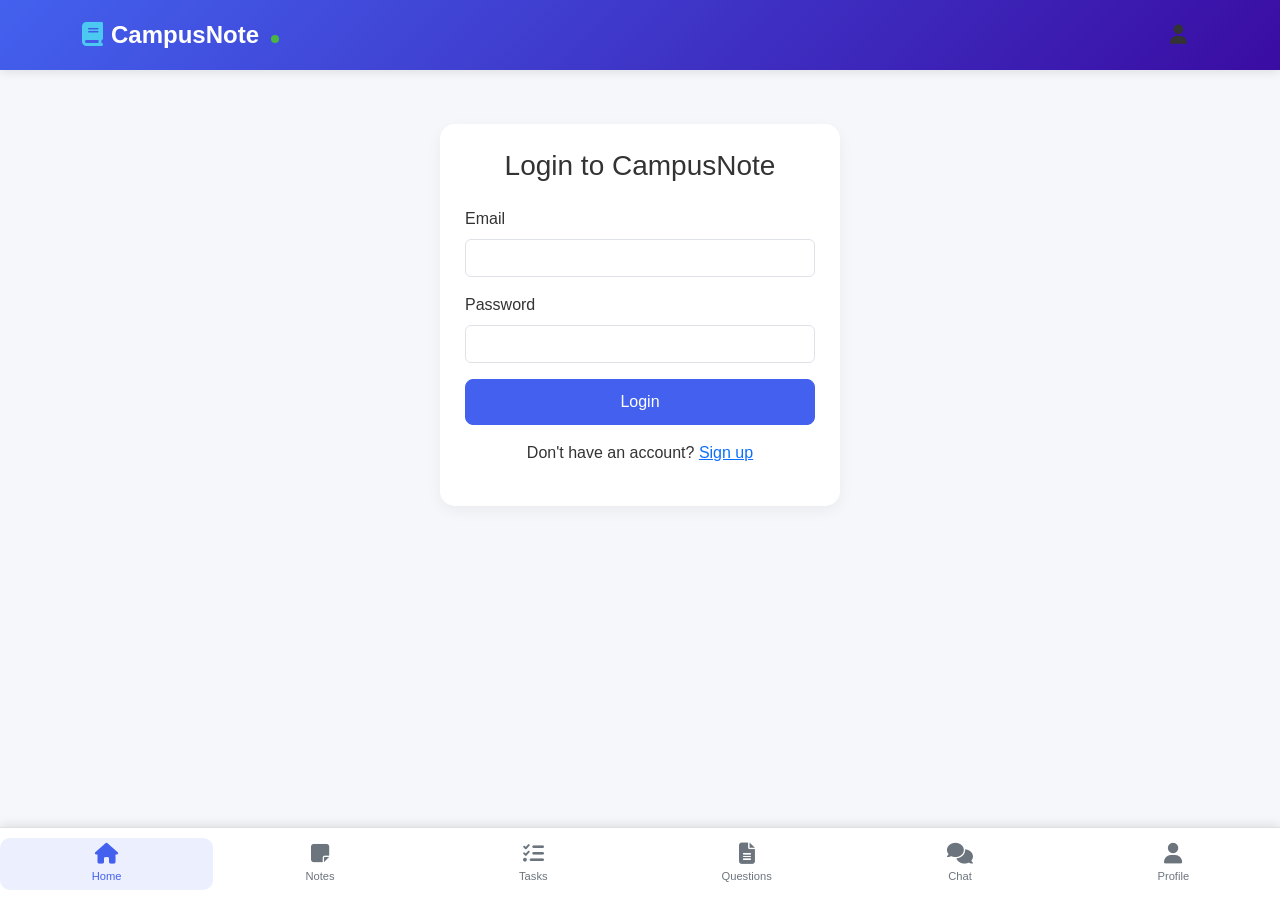
==== index.html @ a7ddb480 "Initialize PWA and setup network detection Added PWA initialization and network detection setup." ====
<!DOCTYPE html>
<html lang="en">
<head>
    <meta charset="UTF-8">
    <meta name="viewport" content="width=device-width, initial-scale=1.0">
    <title>CampusNote - Academic Companion</title>
    <link href="https://cdn.jsdelivr.net/npm/bootstrap@5.3.0/dist/css/bootstrap.min.css" rel="stylesheet">
    <link rel="stylesheet" href="https://cdnjs.cloudflare.com/ajax/libs/font-awesome/6.4.0/css/all.min.css">
    <!-- PWA Meta Tags -->
<meta name="application-name" content="CampusNote">
<meta name="apple-mobile-web-app-capable" content="yes">
<meta name="apple-mobile-web-app-status-bar-style" content="default">
<meta name="apple-mobile-web-app-title" content="CampusNote">
<meta name="description" content="Your academic companion for notes, assignments, and past questions">
<meta name="format-detection" content="telephone=no">
<meta name="mobile-web-app-capable" content="yes">
<meta name="msapplication-TileColor" content="#4361ee">
<meta name="msapplication-tap-highlight" content="no">

<!-- Apple Touch Icons -->
<link rel="apple-touch-icon" href="icon-192.png">
<link rel="apple-touch-icon" sizes="152x152" href="icon-192.png">
<link rel="apple-touch-icon" sizes="180x180" href="icon-192.png">
<link rel="apple-touch-icon" sizes="167x167" href="icon-192.png">

<!-- Splash Screens for iOS -->
<link rel="apple-touch-startup-image" href="splash-640x1136.png" media="(device-width: 320px) and (device-height: 568px) and (-webkit-device-pixel-ratio: 2) and (orientation: portrait)">
<link rel="apple-touch-startup-image" href="splash-750x1334.png" media="(device-width: 375px) and (device-height: 667px) and (-webkit-device-pixel-ratio: 2) and (orientation: portrait)">
<link rel="apple-touch-startup-image" href="splash-1242x2208.png" media="(device-width: 414px) and (device-height: 736px) and (-webkit-device-pixel-ratio: 3) and (orientation: portrait)">

<!-- Theme Color for Different Browsers -->
<meta name="theme-color" content="#4361ee" media="(prefers-color-scheme: light)">
<meta name="theme-color" content="#3a0ca3" media="(prefers-color-scheme: dark)">
    <script src="https://cdn.jsdelivr.net/npm/@supabase/supabase-js@2"></script>
    <style>
        :root {
            --primary-color: #4361ee;
            --secondary-color: #3a0ca3;
            --accent-color: #4cc9f0;
            --light-color: #f8f9fa;
            --dark-color: #212529;
            --success-color: #4bb543;
            --warning-color: #ffcc00;
            --danger-color: #dc3545;
        }
        
        * {
            margin: 0;
            padding: 0;
            box-sizing: border-box;
        }
        
        body {
            font-family: 'Poppins', sans-serif;
            background-color: #f5f7fb;
            color: #333;
            padding-bottom: 80px;
            padding-top: 80px;
        }

        /* Responsive Design */
        .section {
            padding: 20px 15px;
            width: 100%;
            box-sizing: border-box;
        }

        /* Responsive List Items */
        .list-item {
            background: white;
            border: 1px solid #e9ecef;
            border-radius: 8px;
            padding: 16px;
            margin-bottom: 12px;
            transition: all 0.3s ease;
            width: 100%;
            box-sizing: border-box;
        }

        .list-item:hover {
            box-shadow: 0 2px 8px rgba(0,0,0,0.1);
            transform: translateY(-1px);
        }

        .list-item-title {
            font-weight: 600;
            font-size: 1.1rem;
            color: #212529;
            margin-bottom: 8px;
            word-break: break-word;
        }

        .list-item-meta {
            font-size: 0.9rem;
            color: #6c757d;
            margin-bottom: 12px;
        }

        /* Responsive File Attachments */
        .file-attachment {
            background: #f8f9fa;
            border: 1px solid #e9ecef;
            border-radius: 6px;
            padding: 12px;
            margin-top: 12px;
            display: flex;
            flex-wrap: wrap;
            align-items: center;
            gap: 10px;
        }

        .file-name {
            font-weight: 500;
            color: #495057;
            flex: 1;
            min-width: 120px;
            word-break: break-word;
        }

        .file-actions {
            display: flex;
            gap: 8px;
            flex-wrap: wrap;
        }

        /* Responsive Buttons */
        .btn {
            white-space: nowrap;
        }

        .btn-sm {
            padding: 6px 12px;
            font-size: 0.875rem;
        }

        /* Responsive Grid for Items */
        @media (max-width: 576px) {
            .section {
                padding: 15px 10px;
            }
            
            .list-item {
                padding: 12px;
                margin-bottom: 10px;
            }
            
            .list-item-title {
                font-size: 1rem;
            }
            
            .file-attachment {
                flex-direction: column;
                align-items: flex-start;
                gap: 8px;
            }
            
            .file-actions {
                width: 100%;
                justify-content: flex-start;
            }
            
            .modal-dialog {
                margin: 10px;
            }
        }

        /* Tablet Styles */
        @media (min-width: 577px) and (max-width: 768px) {
            .section {
                padding: 20px;
            }
            
            .list-item {
                padding: 16px;
            }
        }

        /* Desktop Styles */
        @media (min-width: 769px) {
            .section {
                padding: 30px;
                max-width: 1200px;
                margin: 0 auto;
            }
            
            .list-item {
                padding: 20px;
            }
        }

        /* Empty State Responsive */
        .empty-state {
            text-align: center;
            padding: 40px 20px;
            color: #6c757d;
        }

        .empty-state i {
            font-size: 3rem;
            margin-bottom: 16px;
            color: #dee2e6;
        }

        /* Modal Responsive */
        @media (max-width: 576px) {
            .modal-content {
                margin: 10px;
                border-radius: 8px;
            }
            
            .modal-header, 
            .modal-body, 
            .modal-footer {
                padding: 15px;
            }
        }

        /* File Preview Responsive */
        .file-preview-container {
            margin-top: 10px;
        }

        .file-preview-item {
            background: #f8f9fa;
            border: 1px solid #e9ecef;
            border-radius: 6px;
            padding: 10px;
            margin-bottom: 8px;
        }

        /* Ensure forms are responsive */
        .form-control {
            width: 100%;
            box-sizing: border-box;
        }

        /* Responsive action buttons in list items */
        .list-item-actions {
            display: flex;
            gap: 8px;
            flex-wrap: wrap;
            margin-top: 12px;
        }

        @media (max-width: 576px) {
            .list-item-actions {
                justify-content: space-between;
            }
            
            .list-item-actions .btn {
                flex: 1;
                min-width: 120px;
                text-align: center;
            }
        }
                
        /* Top Navigation */
        .navbar {
            background: linear-gradient(135deg, var(--primary-color), var(--secondary-color));
            box-shadow: 0 2px 10px rgba(0, 0, 0, 0.1);
            padding: 12px 0;
        }
        
        .navbar-brand {
            font-weight: 700;
            font-size: 1.5rem;
        }
        
        .navbar-brand i {
            color: var(--accent-color);
        }
        
        /* Bottom Navigation */
        .bottom-nav {
            position: fixed;
            bottom: 0;
            left: 0;
            right: 0;
            background: white;
            border-top: 1px solid #e0e0e0;
            z-index: 1000;
            padding: 10px 0;
            box-shadow: 0 -2px 10px rgba(0, 0, 0, 0.1);
        }
        
        .bottom-nav-content {
            display: flex;
            justify-content: space-around;
            align-items: center;
            width: 100%;
        }
        
        .bottom-nav-item {
            background: none;
            border: none;
            display: flex;
            flex-direction: column;
            align-items: center;
            font-size: 0.7rem;
            color: #6c757d;
            padding: 5px 8px;
            flex: 1;
            transition: all 0.3s ease;
            border-radius: 10px;
        }
        
        .bottom-nav-item.active {
            color: var(--primary-color);
            background-color: rgba(67, 97, 238, 0.1);
        }
        
        .bottom-nav-item i {
            font-size: 1.3rem;
            margin-bottom: 4px;
        }
        
        /* Sections */
        .section {
            display: none;
            padding: 20px 15px; /* Increased padding */
            animation: fadeIn 0.3s ease;
            margin-bottom: 30px; /* Added margin bottom */
        }
        
        .section.active {
            display: block;
        }
        
        @keyframes fadeIn {
            from { opacity: 0; }
            to { opacity: 1; }
        }
        
        /* Hero Section */
        .hero-section {
            background: linear-gradient(135deg, var(--primary-color), var(--secondary-color));
            color: white;
            padding: 30px 20px;
            border-radius: 15px;
            margin-bottom: 30px; /* Increased margin */
            text-align: center;
        }
        
        /* User menu styling */
        #userMenu .nav-link {
            padding: 0.5rem;
            border-radius: 50%;
            width: 40px;
            height: 40px;
            display: flex;
            align-items: center;
            justify-content: center;
            transition: all 0.3s ease;
        }

        #userMenu .nav-link:hover {
            background-color: rgba(255, 255, 255, 0.1);
        }

        #userMenu .dropdown-toggle::after {
            display: none; /* Hide the dropdown arrow */
        }

        #userMenu .fa-user,
        #userMenu .fa-user-circle {
            font-size: 1.2rem;
        }

        /* Dropdown menu styling */
        .dropdown-header {
            font-weight: 600;
            color: #495057;
        }

        .dropdown-item {
            padding: 0.5rem 1rem;
        }

        .dropdown-item i {
            width: 16px;
            text-align: center;
        }
        
        /* File attachment styles */
        .file-attachment {
            background-color: #f8f9fa;
            border: 1px solid #e9ecef;
            border-radius: 6px;
            padding: 8px 12px;
            margin-top: 8px;
        }

        .file-name {
            font-weight: 500;
            color: #495057;
        }

        .file-preview-item {
            background: #f8f9fa;
            border: 1px solid #dee2e6;
            border-radius: 6px;
            padding: 8px 12px;
            margin-bottom: 8px;
        }

        /* Download button styles */
        .btn-outline-success {
            border-color: #198754;
            color: #198754;
        }

        .btn-outline-success:hover {
            background-color: #198754;
            color: white;
        }
        
        /* Cards */
        .card {
            border: none;
            border-radius: 12px;
            box-shadow: 0 4px 12px rgba(0, 0, 0, 0.05);
            margin-bottom: 20px; /* Increased margin */
        }
        
        .card-header {
            background: white;
            border-bottom: 1px solid #eaeaea;
            font-weight: 600;
            padding: 15px 20px;
        }
        
        .card-body {
            padding: 20px;
        }
        
        /* Feature Icons */
        .feature-icon {
            width: 60px;
            height: 60px;
            background: rgba(67, 97, 238, 0.1);
            border-radius: 50%;
            display: flex;
            align-items: center;
            justify-content: center;
            margin: 0 auto 15px;
            color: var(--primary-color);
            font-size: 1.5rem;
        }
        
        /* Buttons */
        .btn {
            border-radius: 8px;
            font-weight: 500;
            padding: 10px 20px;
        }
        
        .btn-primary {
            background: var(--primary-color);
            border-color: var(--primary-color);
        }
        
        /* Auth Forms */
        .auth-container {
            max-width: 400px;
            margin: 0 auto;
            background: white;
            padding: 25px;
            border-radius: 15px;
            box-shadow: 0 5px 15px rgba(0, 0, 0, 0.05);
        }
        
        /* User Avatar */
        .user-avatar {
            width: 40px;
            height: 40px;
            border-radius: 50%;
            background: var(--primary-color);
            color: white;
            display: flex;
            align-items: center;
            justify-content: center;
            font-weight: 600;
            font-size: 0.9rem;
        }
        
        /* Loading Spinner */
        .loading-spinner {
            display: flex;
            justify-content: center;
            padding: 30px;
        }
        
        /* Chat Styles - WhatsApp-like */
        .chat-container {
            display: flex;
            height: calc(100vh - 200px);
            background: white;
            border-radius: 12px;
            overflow: hidden;
            box-shadow: 0 4px 12px rgba(0, 0, 0, 0.05);
        }
        
        .chat-sidebar {
            width: 30%;
            border-right: 1px solid #eaeaea;
            display: flex;
            flex-direction: column;
        }
        
        .chat-sidebar-header {
            padding: 15px;
            border-bottom: 1px solid #eaeaea;
            background: #f8f9fa;
        }
        
        .chat-list {
            flex: 1;
            overflow-y: auto;
        }
        
        .chat-item {
            display: flex;
            align-items: center;
            padding: 12px 15px;
            border-bottom: 1px solid #f0f0f0;
            cursor: pointer;
            transition: background-color 0.2s ease;
        }
        
        .chat-item:hover {
            background-color: #f8f9fa;
        }
        
        .chat-item.active {
            background-color: rgba(67, 97, 238, 0.1);
        }
        
        .chat-avatar {
            width: 50px;
            height: 50px;
            border-radius: 50%;
            background: var(--primary-color);
            color: white;
            display: flex;
            align-items: center;
            justify-content: center;
            font-weight: 600;
            margin-right: 12px;
        }
        
        .chat-info {
            flex: 1;
        }
        
        .chat-name {
            font-weight: 600;
            margin-bottom: 4px;
        }
        
        .chat-preview {
            font-size: 0.8rem;
            color: #6c757d;
            white-space: nowrap;
            overflow: hidden;
            text-overflow: ellipsis;
        }
        
        .chat-meta {
            text-align: right;
            font-size: 0.7rem;
            color: #6c757d;
        }
        
        .chat-main {
            flex: 1;
            display: flex;
            flex-direction: column;
        }
        
        .chat-header {
            padding: 15px;
            border-bottom: 1px solid #eaeaea;
            background: #f8f9fa;
            display: flex;
            align-items: center;
        }
        
        .chat-back-btn {
            display: none;
            background: none;
            border: none;
            font-size: 1.2rem;
            margin-right: 10px;
            color: var(--primary-color);
        }
        
        .chat-messages {
            flex: 1;
            overflow-y: auto;
            padding: 15px;
            background: #f0f2f5;
        }
        
        .message {
            display: flex;
            margin-bottom: 15px;
            position: relative;
        }
        
        .own-message {
            justify-content: flex-end;
        }
        
        .other-message {
            justify-content: flex-start;
        }
        
        .message-content {
            max-width: 70%;
            padding: 8px 12px;
            border-radius: 7.5px;
            word-wrap: break-word;
            position: relative;
        }
        
        .own-message .message-content {
            background: #dcf8c6;
            color: #000;
            border-top-right-radius: 0;
        }
        
        .other-message .message-content {
            background: white;
            color: #333;
            border-top-left-radius: 0;
        }
        
        .message-time {
            font-size: 0.7rem;
            color: #6c757d;
            text-align: right;
            margin-top: 3px;
        }
        
        .message-date {
            text-align: center;
            margin: 15px 0;
            font-size: 0.8rem;
            color: #6c757d;
        }
        
        .chat-input-area {
            padding: 15px;
            border-top: 1px solid #eaeaea;
            background: white;
        }
        
        .chat-input-container {
            display: flex;
            align-items: flex-end;
        }
        
        .chat-input {
            flex: 1;
            border: 1px solid #e0e0e0;
            border-radius: 20px;
            padding: 10px 15px;
            resize: none;
            max-height: 100px;
            min-height: 40px;
            font-family: inherit;
        }
        
        .chat-input:focus {
            outline: none;
            border-color: var(--primary-color);
        }
        
        .chat-send-btn {
            background: var(--primary-color);
            color: white;
            border: none;
            border-radius: 50%;
            width: 40px;
            height: 40px;
            display: flex;
            align-items: center;
            justify-content: center;
            margin-left: 10px;
            transition: all 0.3s ease;
        }
        
        .chat-send-btn:hover {
            background: var(--secondary-color);
        }
        
        .chat-send-btn:disabled {
            background: #6c757d;
            cursor: not-allowed;
        }
        
        .user-status {
            width: 10px;
            height: 10px;
            border-radius: 50%;
            background: #ccc;
            margin-left: auto;
        }
        
        .user-status.online {
            background: var(--success-color);
        }
        
        /* List Items */
        .list-item {
            padding: 15px;
            border-bottom: 1px solid #f0f0f0;
            transition: background-color 0.2s ease;
        }
        
        .list-item:hover {
            background-color: #f8f9fa;
        }
        
        .list-item:last-child {
            border-bottom: none;
        }
        
        .list-item-title {
            font-weight: 600;
            margin-bottom: 5px;
        }
        
        .list-item-meta {
            font-size: 0.8rem;
            color: #6c757d;
        }
        
        /* File Upload Styles */
        .file-upload-area {
            border: 2px dashed #dee2e6;
            border-radius: 8px;
            padding: 20px;
            text-align: center;
            background: #f8f9fa;
            cursor: pointer;
            transition: all 0.3s ease;
            margin-bottom: 15px;
        }
        
        .file-upload-area:hover {
            border-color: var(--primary-color);
            background: #e9ecef;
        }
        
        .file-upload-area i {
            font-size: 2rem;
            color: #6c757d;
            margin-bottom: 10px;
        }
        
        .file-input {
            display: none;
        }
        
        .file-preview {
            margin-top: 10px;
            padding: 10px;
            background: white;
            border-radius: 5px;
            border: 1px solid #dee2e6;
        }
        
        .file-preview-item {
            display: flex;
            justify-content: between;
            align-items: center;
            padding: 5px 0;
        }
        
        .file-preview-item .file-name {
            flex: 1;
        }
        
        .file-preview-item .file-remove {
            color: var(--danger-color);
            cursor: pointer;
        }
        
        /* Badges */
        .badge {
            border-radius: 20px;
            padding: 5px 10px;
            font-size: 0.7rem;
        }
        
        /* Hide navbar toggler */
        .navbar-toggler, .navbar-collapse {
            display: none !important;
        }
        
        .navbar-nav {
            flex-direction: row !important;
            align-items: center;
        }

        .empty-state {
            text-align: center;
            padding: 40px 20px;
            color: #6c757d;
        }

        .empty-state i {
            font-size: 3rem;
            margin-bottom: 15px;
            opacity: 0.5;
        }

        /* Real-time indicators */
        .real-time-indicator {
            display: inline-block;
            width: 8px;
            height: 8px;
            background: var(--success-color);
            border-radius: 50%;
            margin-left: 5px;
            animation: pulse 2s infinite;
        }

        @keyframes pulse {
            0% { opacity: 1; }
            50% { opacity: 0.5; }
            100% { opacity: 1; }
        }

        .new-item-indicator {
            background: var(--accent-color);
            color: white;
            padding: 2px 8px;
            border-radius: 12px;
            font-size: 0.7rem;
            margin-left: 8px;
            animation: slideIn 0.5s ease;
        }

        @keyframes slideIn {
            from { transform: translateY(-10px); opacity: 0; }
            to { transform: translateY(0); opacity: 1; }
        }

        /* Loading and Progress Indicators */
        .progress-overlay {
            position: fixed;
            top: 0;
            left: 0;
            width: 100%;
            height: 100%;
            background: rgba(0, 0, 0, 0.5);
            display: flex;
            align-items: center;
            justify-content: center;
            z-index: 9999;
        }

        .progress-container {
            background: white;
            border-radius: 12px;
            padding: 20px;
            max-width: 400px;
            width: 90%;
            text-align: center;
        }

        .progress-text {
            margin-top: 10px;
            font-weight: 500;
        }

        .button-loading {
            position: relative;
            pointer-events: none;
        }

        .button-loading::after {
            content: '';
            position: absolute;
            width: 16px;
            height: 16px;
            top: 0;
            left: 0;
            right: 0;
            bottom: 0;
            margin: auto;
            border: 2px solid transparent;
            border-top-color: #ffffff;
            border-radius: 50%;
            animation: button-loading-spinner 1s ease infinite;
        }

        @keyframes button-loading-spinner {
            from {
                transform: rotate(0turn);
            }

            to {
                transform: rotate(1turn);
            }
        }

        /* Profile Picture Upload */
        .profile-picture-container {
            position: relative;
            display: inline-block;
            margin-bottom: 20px;
        }

        .profile-picture {
            width: 120px;
            height: 120px;
            border-radius: 50%;
            object-fit: cover;
            border: 3px solid var(--primary-color);
        }

        .profile-picture-upload {
            position: absolute;
            bottom: 5px;
            right: 5px;
            background: var(--primary-color);
            color: white;
            border-radius: 50%;
            width: 36px;
            height: 36px;
            display: flex;
            align-items: center;
            justify-content: center;
            cursor: pointer;
            box-shadow: 0 2px 5px rgba(0, 0, 0, 0.2);
        }

        /* Search Bar Styles */
        .search-container {
            position: relative;
            margin-bottom: 20px;
        }

        .search-input {
            padding-right: 40px;
        }

        .search-icon {
            position: absolute;
            right: 12px;
            top: 50%;
            transform: translateY(-50%);
            color: #6c757d;
        }

        .search-results {
            position: absolute;
            top: 100%;
            left: 0;
            right: 0;
            background: white;
            border: 1px solid #dee2e6;
            border-radius: 8px;
            box-shadow: 0 4px 12px rgba(0, 0, 0, 0.1);
            max-height: 300px;
            overflow-y: auto;
            z-index: 1000;
            display: none;
        }

        .search-result-item {
            padding: 12px 15px;
            border-bottom: 1px solid #f0f0f0;
            cursor: pointer;
            transition: background-color 0.2s ease;
        }

        .search-result-item:hover {
            background-color: #f8f9fa;
        }

        .search-result-item:last-child {
            border-bottom: none;
        }

        .search-result-title {
            font-weight: 600;
            margin-bottom: 4px;
        }

        .search-result-meta {
            font-size: 0.8rem;
            color: #6c757d;
        }

        /* Contribution Badges */
        .contribution-badges {
            display: flex;
            flex-wrap: wrap;
            gap: 8px;
            margin-top: 15px;
            justify-content: center;
        }

        .contribution-badge {
            background: linear-gradient(135deg, var(--primary-color), var(--secondary-color));
            color: white;
            padding: 6px 12px;
            border-radius: 20px;
            font-size: 0.8rem;
            font-weight: 500;
            display: flex;
            align-items: center;
            gap: 5px;
        }

        .badge-level-1 { background: linear-gradient(135deg, #6c757d, #495057); }
        .badge-level-2 { background: linear-gradient(135deg, #28a745, #20c997); }
        .badge-level-3 { background: linear-gradient(135deg, #ffc107, #fd7e14); }
        .badge-level-4 { background: linear-gradient(135deg, #dc3545, #e83e8c); }
        .badge-level-5 { background: linear-gradient(135deg, #6f42c1, #e83e8c); }

        /* Mobile Chat Styles */
        @media (max-width: 768px) {
            .chat-sidebar {
                width: 100%;
            }
            
            .chat-main {
                display: none;
                width: 100%;
                position: fixed;
                top: 0;
                left: 0;
                right: 0;
                bottom: 0;
                z-index: 1050;
                background: white;
                border-radius: 0;
            }
            
            .chat-main.active {
                display: flex;
            }
            
            .chat-back-btn {
                display: block;
            }
            
            .chat-container {
                height: calc(100vh - 150px);
            }
            
            .chat-messages {
                height: calc(100vh - 130px);
            }
        }

        /* File Preview Modal */
        .file-preview-modal .modal-dialog {
            max-width: 95%;
            height: 95vh;
        }

        .file-preview-modal .modal-content {
            height: 100%;
        }

        .file-preview-modal .modal-body {
            height: calc(100% - 120px);
            padding: 0;
            display: flex;
            align-items: center;
            justify-content: center;
        }

        .file-preview-content {
            width: 100%;
            height: 100%;
            display: flex;
            align-items: center;
            justify-content: center;
        }

        .file-preview-content iframe,
        .file-preview-content img {
            max-width: 100%;
            max-height: 100%;
            border: none;
        }

        .file-preview-content .unsupported-file {
            text-align: center;
            padding: 40px;
        }
    </style>
</head>
<body>
    <!-- Top Navigation -->
    <nav class="navbar navbar-expand-lg navbar-dark fixed-top">
        <div class="container">
            <a class="navbar-brand" href="#">
                <i class="fas fa-book me-2"></i>CampusNote <span class="real-time-indicator"></span>
            </a>
            <div class="nav-item dropdown" id="userMenu">
                <a class="nav-link dropdown-toggle" href="#" role="button" data-bs-toggle="dropdown" aria-expanded="false">
                    <i class="fas fa-user" id="userIcon"></i>
                </a>
                <ul class="dropdown-menu dropdown-menu-end" id="userDropdownMenu">
                    <!-- Unauthenticated state -->
                    <div id="unauthenticatedMenu">
                        <li><a class="dropdown-item" href="#" id="dropdownLoginBtn"><i class="fas fa-sign-in-alt me-2"></i>Login</a></li>
                        <li><a class="dropdown-item" href="#" id="dropdownSignupBtn"><i class="fas fa-user-plus me-2"></i>Sign Up</a></li>
                    </div>
                    
                    <!-- Authenticated state -->
                    <div id="authenticatedMenu" style="display: none;">
                        <li><span class="dropdown-header"><i class="fas fa-user me-2"></i><span id="dropdownUserName">User</span></span></li>
                        <li><hr class="dropdown-divider"></li>
                        <li><a class="dropdown-item" href="#" data-section="profile"><i class="fas fa-user-edit me-2"></i>Profile</a></li>
                        <li><a class="dropdown-item" href="#" id="dropdownLogoutBtn"><i class="fas fa-sign-out-alt me-2"></i>Logout</a></li>
                    </div>
                </ul>
            </div>
        </div>
    </nav>

    <!-- Main Content -->
    <div class="container-fluid mt-4">
        <!-- Authentication Section -->
        <div id="auth-section" class="section active">
            <div class="container">
                <div class="auth-container" id="loginForm">
                    <h3 class="text-center mb-4">Login to CampusNote</h3>
                    <form id="loginFormElement">
                        <div class="mb-3">
                            <label for="loginEmail" class="form-label">Email</label>
                            <input type="email" class="form-control" id="loginEmail" required>
                        </div>
                        <div class="mb-3">
                            <label for="loginPassword" class="form-label">Password</label>
                            <input type="password" class="form-control" id="loginPassword" required>
                        </div>
                        <div class="d-grid">
                            <button type="submit" class="btn btn-primary" id="loginBtn">
                                <span id="loginBtnText">Login</span>
                            </button>
                        </div>
                    </form>
                    <div class="text-center mt-3">
                        <p>Don't have an account? <a href="#" id="showSignupFromLogin">Sign up</a></p>
                    </div>
                    <div id="loginError" class="alert alert-danger mt-3" style="display: none;"></div>
                </div>
                
                <div class="auth-container" id="signupForm" style="display: none;">
                    <h3 class="text-center mb-4">Create Account</h3>
                    <form id="signupFormElement">
                        <div class="mb-3">
                            <label for="signupName" class="form-label">Full Name</label>
                            <input type="text" class="form-control" id="signupName" required>
                        </div>
                        <div class="mb-3">
                            <label for="signupEmail" class="form-label">Email</label>
                            <input type="email" class="form-control" id="signupEmail" required>
                        </div>
                        <div class="mb-3">
                            <label for="signupPassword" class="form-label">Password</label>
                            <input type="password" class="form-control" id="signupPassword" required minlength="6">
                        </div>
                        <div class="mb-3">
                            <label for="signupLevel" class="form-label">Academic Level</label>
                            <select class="form-select" id="signupLevel" required>
                                <option value="">Select Level</option>
                                <option value="100L">100 Level</option>
                                <option value="200L">200 Level</option>
                                <option value="300L">300 Level</option>
                                <option value="400L">400 Level</option>
                                <option value="500L">500 Level</option>
                            </select>
                        </div>
                        <div class="mb-3">
                            <label for="signupDepartment" class="form-label">Department</label>
                            <input type="text" class="form-control" id="signupDepartment" required>
                        </div>
                        <div class="d-grid">
                            <button type="submit" class="btn btn-primary" id="signupBtn">
                                <span id="signupBtnText">Sign Up</span>
                            </button>
                        </div>
                    </form>
                    <div class="text-center mt-3">
                        <p>Already have an account? <a href="#" id="showLoginFromSignup">Login</a></p>
                    </div>
                    <div id="signupError" class="alert alert-danger mt-3" style="display: none;"></div>
                </div>
            </div>
        </div>

        <!-- Dashboard Section -->
        <div id="dashboard" class="section main-section pt-5 pt-md-3 pb-5">
            <div class="hero-section">
                <div class="container text-center">
                    <h1 class="display-5 fw-bold">Welcome to CampusNote <span class="real-time-indicator"></span></h1>
                    <p class="lead">Your academic companion for notes, assignments, and past questions</p>
                    <p class="welcome-user" id="welcomeUser">Hello, Student!</p>
                </div>
            </div>
            
            <div class="container">
                <div class="row">
                    <div class="col-md-4 mb-4">
                        <div class="card h-100 text-center">
                            <div class="card-body">
                                <div class="feature-icon">
                                    <i class="fas fa-sticky-note"></i>
                                </div>
                                <h5 class="card-title">Lecture Notes</h5>
                                <p class="card-text">Access and share summarized notes from your classes</p>
                                <a href="#" class="btn btn-primary" data-section="notes">View Notes</a>
                            </div>
                        </div>
                    </div>
                    <div class="col-md-4 mb-4">
                        <div class="card h-100 text-center">
                            <div class="card-body">
                                <div class="feature-icon">
                                    <i class="fas fa-tasks"></i>
                                </div>
                                <h5 class="card-title">Assignments</h5>
                                <p class="card-text">Track your assignments and submission deadlines</p>
                                <a href="#" class="btn btn-primary" data-section="assignments">View Assignments</a>
                            </div>
                        </div>
                    </div>
                    <div class="col-md-4 mb-4">
                        <div class="card h-100 text-center">
                            <div class="card-body">
                                <div class="feature-icon">
                                    <i class="fas fa-file-alt"></i>
                                </div>
                                <h5 class="card-title">Past Questions</h5>
                                <p class="card-text">Prepare for exams with past questions and answers</p>
                                <a href="#" class="btn btn-primary" data-section="past-questions">View Past Questions</a>
                            </div>
                        </div>
                    </div>
                </div>
                
                <div class="row mt-4">
                    <div class="col-md-8">
                        <div class="card">
                            <div class="card-header d-flex justify-content-between align-items-center">
                                <span>Recent Notes <span class="real-time-indicator"></span></span>
                                <a href="#" data-section="notes" class="btn btn-sm btn-primary">View All</a>
                            </div>
                            <div class="card-body">
                                <div id="recentNotesContent">
                                    <div class="loading-spinner">
                                        <div class="spinner-border text-primary" role="status">
                                            <span class="visually-hidden">Loading...</span>
                                        </div>
                                    </div>
                                </div>
                            </div>
                        </div>
                    </div>
                    <div class="col-md-4">
                        <div class="card">
                            <div class="card-header d-flex justify-content-between align-items-center">
                                <span>Upcoming Assignments <span class="real-time-indicator"></span></span>
                            </div>
                            <div class="card-body">
                                <div id="upcomingAssignmentsContent">
                                    <div class="loading-spinner">
                                        <div class="spinner-border text-primary" role="status">
                                            <span class="visually-hidden">Loading...</span>
                                        </div>
                                    </div>
                                </div>
                            </div>
                        </div>
                    </div>
                </div>
            </div>
        </div>

        <!-- Notes Section -->
        <div id="notes" class="section main-section pt-5 pt-md-3 pb-5">
            <div class="container">
                <div class="d-flex justify-content-between align-items-center mb-4">
                    <h2>Lecture Notes <span class="real-time-indicator"></span></h2>
                    <button class="btn btn-primary" data-bs-toggle="modal" data-bs-target="#addNoteModal">
                        <i class="fas fa-plus me-2"></i>Add Note
                    </button>
                </div>

                <!-- Search Bar for Notes -->
                <div class="search-container mb-4">
                    <input type="text" class="form-control search-input" id="notesSearch" placeholder="Search notes by title or course...">
                    <i class="fas fa-search search-icon"></i>
                    <div class="search-results" id="notesSearchResults"></div>
                </div>
                
                <div class="card">
                    <div class="card-body">
                        <div id="notesContent">
                            <div class="loading-spinner">
                                <div class="spinner-border text-primary" role="status">
                                    <span class="visually-hidden">Loading...</span>
                                </div>
                            </div>
                        </div>
                    </div>
                </div>
            </div>
        </div>

        <!-- Assignments Section -->
        <div id="assignments" class="section main-section pt-5 pt-md-3 pb-5">
            <div class="container">
                <div class="d-flex justify-content-between align-items-center mb-4">
                    <h2>Assignments <span class="real-time-indicator"></span></h2>
                    <button class="btn btn-primary" data-bs-toggle="modal" data-bs-target="#addAssignmentModal">
                        <i class="fas fa-plus me-2"></i>Add Assignment
                    </button>
                </div>

                <!-- Search Bar for Assignments -->
                <div class="search-container mb-4">
                    <input type="text" class="form-control search-input" id="assignmentsSearch" placeholder="Search assignments by title or course...">
                    <i class="fas fa-search search-icon"></i>
                    <div class="search-results" id="assignmentsSearchResults"></div>
                </div>
                
                <div class="card">
                    <div class="card-body">
                        <div id="assignmentsContent">
                            <div class="loading-spinner">
                                <div class="spinner-border text-primary" role="status">
                                    <span class="visually-hidden">Loading...</span>
                                </div>
                            </div>
                        </div>
                    </div>
                </div>
            </div>
        </div>

        <!-- Past Questions Section -->
        <div id="past-questions" class="section main-section pt-5 pt-md-3 pb-5">
            <div class="container">
                <div class="d-flex justify-content-between align-items-center mb-4">
                    <h2>Past Questions <span class="real-time-indicator"></span></h2>
                    <button class="btn btn-primary" data-bs-toggle="modal" data-bs-target="#addPastQuestionModal">
                        <i class="fas fa-plus me-2"></i>Add Past Question
                    </button>
                </div>

                <!-- Search Bar for Past Questions -->
                <div class="search-container mb-4">
                    <input type="text" class="form-control search-input" id="pastQuestionsSearch" placeholder="Search past questions by title, course, or year...">
                    <i class="fas fa-search search-icon"></i>
                    <div class="search-results" id="pastQuestionsSearchResults"></div>
                </div>
                
                <div class="card">
                    <div class="card-body">
                        <div id="pastQuestionsContent">
                            <div class="loading-spinner">
                                <div class="spinner-border text-primary" role="status">
                                    <span class="visually-hidden">Loading...</span>
                                </div>
                            </div>
                        </div>
                    </div>
                </div>
            </div>
        </div>

        <!-- Chat Section - WhatsApp Style -->
        <div id="chat" class="section main-section pt-5 pt-md-3 pb-5">
            <div class="container">
                <h2 class="mb-4">Chat <span class="real-time-indicator"></span></h2>
                <div class="chat-container">
                    <!-- Chat Sidebar -->
                    <div class="chat-sidebar">
                        <div class="chat-sidebar-header">
                            <h5 class="mb-0">Chats</h5>
                        </div>
                        <div class="chat-list" id="chatUserList">
                            <div class="loading-spinner">
                                <div class="spinner-border text-primary" role="status">
                                    <span class="visually-hidden">Loading...</span>
                                </div>
                            </div>
                        </div>
                    </div>
                    
                    <!-- Chat Main Area -->
                    <div class="chat-main" id="chatMain">
                        <div class="chat-header">
                            <button class="chat-back-btn" id="chatBackBtn">
                                <i class="fas fa-arrow-left"></i>
                            </button>
                            <div class="chat-avatar" id="chatHeaderAvatar">
                                <!-- Avatar will be inserted here -->
                            </div>
                            <div class="chat-info ms-3">
                                <div class="chat-name" id="chatHeaderName">Select a user to chat</div>
                                <div class="chat-preview" id="chatHeaderStatus">Online</div>
                            </div>
                        </div>
                        
                        <div class="chat-messages" id="chatMessages">
                            <div class="empty-state">
                                <i class="fas fa-comments"></i>
                                <p>Select a user to start chatting</p>
                            </div>
                        </div>
                        
                        <div class="chat-input-area">
                            <div class="chat-input-container">
                                <textarea class="chat-input" id="messageInput" placeholder="Type a message..." rows="1" disabled></textarea>
                                <button class="chat-send-btn" id="sendMessageBtn" disabled>
                                    <i class="fas fa-paper-plane"></i>
                                </button>
                            </div>
                        </div>
                    </div>
                </div>
            </div>
        </div>

        <!-- Profile Section -->
        <div id="profile" class="section main-section pt-5 pt-md-3 pb-5">
            <div class="container">
                <div class="row">
                    <div class="col-md-4 mb-4">
                        <div class="card">
                            <div class="card-body text-center">
                                <div class="profile-picture-container">
                                    <img src="" alt="Profile Picture" class="profile-picture" id="profilePicture">
                                    <div class="profile-picture-upload" id="profilePictureUpload">
                                        <i class="fas fa-camera"></i>
                                        <input type="file" id="profilePictureInput" class="d-none" accept="image/*">
                                    </div>
                                </div>
                                <h4 id="profileName">User Name</h4>
                                <p class="text-muted" id="profileLevel">Level</p>
                                <p class="text-muted" id="profileDepartment">Department</p>
                                <p class="text-muted" id="profileEmail">Email</p>
                                
                                <!-- Contribution Badges -->
                                <div class="contribution-badges" id="contributionBadges">
                                    <!-- Badges will be dynamically inserted here -->
                                </div>
                            </div>
                        </div>
                    </div>
                    <div class="col-md-8">
                        <div class="card">
                            <div class="card-header">
                                <h5 class="mb-0">My Contributions</h5>
                            </div>
                            <div class="card-body">
                                <div class="row text-center">
                                    <div class="col-4">
                                        <h3 id="myNotesCount">0</h3>
                                        <p class="text-muted">Notes</p>
                                    </div>
                                    <div class="col-4">
                                        <h3 id="myAssignmentsCount">0</h3>
                                        <p class="text-muted">Assignments</p>
                                    </div>
                                    <div class="col-4">
                                        <h3 id="myPastQuestionsCount">0</h3>
                                        <p class="text-muted">Past Questions</p>
                                    </div>
                                </div>
                            </div>
                        </div>
                        
                        <div class="card mt-4">
                            <div class="card-header">
                                <h5 class="mb-0">Edit Profile</h5>
                            </div>
                            <div class="card-body">
                                <form id="profileForm">
                                    <div class="mb-3">
                                        <label for="editName" class="form-label">Full Name</label>
                                        <input type="text" class="form-control" id="editName">
                                    </div>
                                    <div class="mb-3">
                                        <label for="editLevel" class="form-label">Academic Level</label>
                                        <select class="form-select" id="editLevel">
                                            <option value="100L">100 Level</option>
                                            <option value="200L">200 Level</option>
                                            <option value="300L">300 Level</option>
                                            <option value="400L">400 Level</option>
                                            <option value="500L">500 Level</option>
                                        </select>
                                    </div>
                                    <div class="mb-3">
                                        <label for="editDepartment" class="form-label">Department</label>
                                        <input type="text" class="form-control" id="editDepartment">
                                    </div>
                                    <button type="submit" class="btn btn-primary" id="updateProfileBtn">
                                        <span id="updateProfileBtnText">Update Profile</span>
                                    </button>
                                </form>
                            </div>
                        </div>
                    </div>
                </div>
            </div>
        </div>
    </div>

    <!-- Bottom Navigation -->
    <div class="bottom-nav">
        <div class="bottom-nav-content">
            <button class="bottom-nav-item active" data-section="dashboard">
                <i class="fas fa-home"></i>
                <span>Home</span>
            </button>
            <button class="bottom-nav-item" data-section="notes">
                <i class="fas fa-sticky-note"></i>
                <span>Notes</span>
            </button>
            <button class="bottom-nav-item" data-section="assignments">
                <i class="fas fa-tasks"></i>
                <span>Tasks</span>
            </button>
            <button class="bottom-nav-item" data-section="past-questions">
                <i class="fas fa-file-alt"></i>
                <span>Questions</span>
            </button>
            <button class="bottom-nav-item" data-section="chat">
                <i class="fas fa-comments"></i>
                <span>Chat</span>
            </button>
            <button class="bottom-nav-item" data-section="profile">
                <i class="fas fa-user"></i>
                <span>Profile</span>
            </button>
        </div>
    </div>

    <!-- Add Note Modal -->
    <div class="modal fade" id="addNoteModal" tabindex="-1">
        <div class="modal-dialog">
            <div class="modal-content">
                <div class="modal-header">
                    <h5 class="modal-title">Add Note</h5>
                    <button type="button" class="btn-close" data-bs-dismiss="modal"></button>
                </div>
                <div class="modal-body">
                    <form id="addNoteForm">
                        <div class="mb-3">
                            <label for="noteTitle" class="form-label">Note Title *</label>
                            <input type="text" class="form-control" id="noteTitle" required>
                        </div>
                        <div class="mb-3">
                            <label for="noteCourse" class="form-label">Course *</label>
                            <input type="text" class="form-control" id="noteCourse" required>
                        </div>
                        <div class="mb-3">
                            <label for="noteFiles" class="form-label">Upload Note File *</label>
                            <input type="file" class="form-control" id="noteFiles" accept=".pdf,.doc,.docx,.txt,.jpg,.jpeg,.png" required>
                            <div class="form-text">Supported formats: PDF, Word, Text, Images (Max: 10MB)</div>
                        </div>
                        <div id="noteFilesPreview" class="file-preview-container"></div>
                    </form>
                </div>
                <div class="modal-footer">
                    <button type="button" class="btn btn-secondary" data-bs-dismiss="modal">Cancel</button>
                    <button type="button" class="btn btn-primary" id="saveNoteBtn">
                        <span id="saveNoteBtnText">Save Note</span>
                    </button>
                </div>
            </div>
        </div>
    </div>

    <!-- Add Assignment Modal -->
    <div class="modal fade" id="addAssignmentModal" tabindex="-1">
        <div class="modal-dialog">
            <div class="modal-content">
                <div class="modal-header">
                    <h5 class="modal-title">Add Assignment</h5>
                    <button type="button" class="btn-close" data-bs-dismiss="modal"></button>
                </div>
                <div class="modal-body">
                    <form id="addAssignmentForm">
                        <div class="mb-3">
                            <label for="assignmentTitle" class="form-label">Assignment Title *</label>
                            <input type="text" class="form-control" id="assignmentTitle" required>
                        </div>
                        <div class="mb-3">
                            <label for="assignmentCourse" class="form-label">Course *</label>
                            <input type="text" class="form-control" id="assignmentCourse" required>
                        </div>
                        <div class="mb-3">
                            <label for="assignmentDueDate" class="form-label">Due Date</label>
                            <input type="date" class="form-control" id="assignmentDueDate">
                        </div>
                        <div class="mb-3">
                            <label for="assignmentFiles" class="form-label">Upload Assignment File *</label>
                            <input type="file" class="form-control" id="assignmentFiles" accept=".pdf,.doc,.docx,.txt,.jpg,.jpeg,.png" required>
                            <div class="form-text">Supported formats: PDF, Word, Text, Images (Max: 10MB)</div>
                        </div>
                        <div id="assignmentFilesPreview" class="file-preview-container"></div>
                    </form>
                </div>
                <div class="modal-footer">
                    <button type="button" class="btn btn-secondary" data-bs-dismiss="modal">Cancel</button>
                    <button type="button" class="btn btn-primary" id="saveAssignmentBtn">
                        <span id="saveAssignmentBtnText">Save Assignment</span>
                    </button>
                </div>
            </div>
        </div>
    </div>

    <!-- Add Past Question Modal -->
    <div class="modal fade" id="addPastQuestionModal" tabindex="-1">
        <div class="modal-dialog">
            <div class="modal-content">
                <div class="modal-header">
                    <h5 class="modal-title">Add Past Question</h5>
                    <button type="button" class="btn-close" data-bs-dismiss="modal"></button>
                </div>
                <div class="modal-body">
                    <form id="addPastQuestionForm">
                        <div class="mb-3">
                            <label for="pastQuestionTitle" class="form-label">Title *</label>
                            <input type="text" class="form-control" id="pastQuestionTitle" required>
                        </div>
                        <div class="mb-3">
                            <label for="pastQuestionCourse" class="form-label">Course *</label>
                            <input type="text" class="form-control" id="pastQuestionCourse" required>
                        </div>
                        <div class="mb-3">
                            <label for="pastQuestionYear" class="form-label">Year *</label>
                            <input type="number" class="form-control" id="pastQuestionYear" min="2000" max="2030" required>
                        </div>
                        <div class="mb-3">
                            <label for="pastQuestionFile" class="form-label">Upload Past Question File *</label>
                            <input type="file" class="form-control" id="pastQuestionFile" accept=".pdf,.doc,.docx,.jpg,.jpeg,.png" required>
                            <div class="form-text">Supported formats: PDF, Word, Images (Max: 10MB)</div>
                        </div>
                        <div id="pastQuestionFilePreview" class="file-preview-container"></div>
                    </form>
                </div>
                <div class="modal-footer">
                    <button type="button" class="btn btn-secondary" data-bs-dismiss="modal">Cancel</button>
                    <button type="button" class="btn btn-primary" id="savePastQuestionBtn">
                        <span id="savePastQuestionBtnText">Save Past Question</span>
                    </button>
                </div>
            </div>
        </div>
    </div>

    <!-- File Preview Modal -->
    <div class="modal fade file-preview-modal" id="filePreviewModal" tabindex="-1">
        <div class="modal-dialog modal-xl">
            <div class="modal-content">
                <div class="modal-header">
                    <h5 class="modal-title" id="filePreviewTitle">File Preview</h5>
                    <button type="button" class="btn-close" data-bs-dismiss="modal"></button>
                </div>
                <div class="modal-body">
                    <div class="file-preview-content" id="filePreviewContent">
                        <div class="spinner-border" role="status">
                            <span class="visually-hidden">Loading preview...</span>
                        </div>
                        <p class="mt-2">Loading preview...</p>
                    </div>
                </div>
                <div class="modal-footer">
                    <button type="button" class="btn btn-secondary" data-bs-dismiss="modal">Close</button>
                    <button type="button" class="btn btn-primary" id="downloadPreviewFile">
                        <i class="fas fa-download me-2"></i>Download
                    </button>
                </div>
            </div>
        </div>
    </div>

    <!-- Progress Overlay -->
    <div class="progress-overlay" id="progressOverlay" style="display: none;">
        <div class="progress-container">
            <div class="spinner-border text-primary" role="status">
                <span class="visually-hidden">Loading...</span>
            </div>
            <div class="progress-text" id="progressText">Processing...</div>
        </div>
    </div>

    <script src="https://cdn.jsdelivr.net/npm/bootstrap@5.3.0/dist/js/bootstrap.bundle.min.js"></script>
    <script type="module">
        import { createClient } from "https://cdn.jsdelivr.net/npm/@supabase/supabase-js/+esm";

        const supabaseUrl = 'https://nijpmtwihccpaqsiirva.supabase.co'
        const supabaseKey = 'eyJhbGciOiJIUzI1NiIsInR5cCI6IkpXVCJ9.eyJpc3MiOiJzdXBhYmFzZSIsInJlZiI6Im5panBtdHdpaGNjcGFxc2lpcnZhIiwicm9sZSI6ImFub24iLCJpYXQiOjE3NTkxNTI3MjQsImV4cCI6MjA3NDcyODcyNH0.aepDRx4Ew0zHdS6HAOUi1C8NXdMXvX5cf5ScQyfrvCM';
        const supabase = createClient(supabaseUrl, supabaseKey)

        // Global variables
        let currentUser = null;
        let currentChatUser = null;
        let chatSubscription = null;
        let notesSubscription = null;
        let assignmentsSubscription = null;
        let pastQuestionsSubscription = null;
        let displayedMessageIds = new Set();
        let lastMessageTimestamp = 0;
        let allNotes = [];
        let allAssignments = [];
        let allPastQuestions = [];
        let currentPreviewFile = null;

        // DOM Content Loaded
        document.addEventListener('DOMContentLoaded', function() {
            console.log('🚀 CampusNote - Real-time Academic Platform');
            initializeApp();
            setupEventListeners();
            checkAuthState();
            setupFileUploadHandlers();
            setupSearchFunctionality();
            
         // Initialize PWA
    initializePWA();
    setupNetworkDetection();
});

        function initializeApp() {
            console.log('🔧 Initializing real-time app');
        }

        function setupEventListeners() {
            console.log('🔧 Setting up event listeners');

            // Switch between login and signup forms (header links)
            const showLoginLink = document.getElementById('showLogin');
            const showSignupLink = document.getElementById('showSignup');
            
            if (showLoginLink) {
                showLoginLink.addEventListener('click', showLoginForm);
                console.log('✅ Show login link listener added');
            }
            
            if (showSignupLink) {
                showSignupLink.addEventListener('click', showSignupForm);
                console.log('✅ Show signup link listener added');
            }
            
            // In-form links (Don't have account? / Already have account?)
            const showSignupFromLogin = document.getElementById('showSignupFromLogin');
            const showLoginFromSignup = document.getElementById('showLoginFromSignup');
            
            if (showSignupFromLogin) {
                showSignupFromLogin.addEventListener('click', showSignupForm);
                console.log('✅ Show signup from login link listener added');
            }
            
            if (showLoginFromSignup) {
                showLoginFromSignup.addEventListener('click', showLoginForm);
                console.log('✅ Show login from signup link listener added');
            }
            
            // Login form submission
            const loginForm = document.getElementById('loginFormElement');
            if (loginForm) {
                loginForm.addEventListener('submit', handleLogin);
                console.log('✅ Login form event listener added');
            }
            
            // Signup form submission
            const signupForm = document.getElementById('signupFormElement');
            if (signupForm) {
                signupForm.addEventListener('submit', handleSignup);
                console.log('✅ Signup form event listener added');
            }
            
            // Use event delegation for dynamic elements
            document.addEventListener('click', function(e) {
                console.log('🎯 Click event on:', e.target);
                
                // Handle dropdown login
                if (e.target.id === 'dropdownLoginBtn' || e.target.closest('#dropdownLoginBtn')) {
                    e.preventDefault();
                    e.stopPropagation();
                    console.log('🔄 Login clicked from dropdown');
                    showLoginForm();
                    return;
                }
                
                // Handle dropdown signup
                if (e.target.id === 'dropdownSignupBtn' || e.target.closest('#dropdownSignupBtn')) {
                    e.preventDefault();
                    e.stopPropagation();
                    console.log('🔄 Signup clicked from dropdown');
                    showSignupForm();
                    return;
                }
                
                // Handle dropdown logout
                if (e.target.id === 'dropdownLogoutBtn' || e.target.closest('#dropdownLogoutBtn')) {
                    e.preventDefault();
                    e.stopPropagation();
                    console.log('🔄 Logout clicked from dropdown');
                    handleLogout();
                    return;
                }
                
                // Handle profile navigation
                if (e.target.closest('[data-section="profile"]')) {
                    e.preventDefault();
                    e.stopPropagation();
                    switchSection('profile');
                    const dropdown = bootstrap.Dropdown.getInstance(document.querySelector('#userMenu .dropdown-toggle'));
                    if (dropdown) dropdown.hide();
                    return;
                }
            });

            // Direct event listeners as backup
            setTimeout(() => {
                const dropdownLoginBtn = document.getElementById('dropdownLoginBtn');
                const dropdownSignupBtn = document.getElementById('dropdownSignupBtn');
                const dropdownLogoutBtn = document.getElementById('dropdownLogoutBtn');
                
                if (dropdownLoginBtn) {
                    dropdownLoginBtn.onclick = function(e) {
                        e.preventDefault();
                        console.log('🔄 Login clicked (direct)');
                        showLoginForm();
                    };
                }
                
                if (dropdownSignupBtn) {
                    dropdownSignupBtn.onclick = function(e) {
                        e.preventDefault();
                        console.log('🔄 Signup clicked (direct)');
                        showSignupForm();
                    };
                }
                
                if (dropdownLogoutBtn) {
                    dropdownLogoutBtn.onclick = function(e) {
                        e.preventDefault();
                        console.log('🔄 Logout clicked (direct)');
                        handleLogout();
                    };
                }
            }, 500);

            // Bottom navigation
            document.querySelectorAll('.bottom-nav-item').forEach(item => {
                item.addEventListener('click', function() {
                    if (!currentUser) {
                        alert('Please log in to access this section');
                        showLoginForm();
                        return;
                    }
                    const section = this.getAttribute('data-section');
                    console.log('📱 Switching to section:', section);
                    switchSection(section);
                    updateBottomNav(this);
                });
            });

            // Modal forms
            const saveNoteBtn = document.getElementById('saveNoteBtn');
            const saveAssignmentBtn = document.getElementById('saveAssignmentBtn');
            const savePastQuestionBtn = document.getElementById('savePastQuestionBtn');
            
            if (saveNoteBtn) saveNoteBtn.addEventListener('click', saveNote);
            if (saveAssignmentBtn) saveAssignmentBtn.addEventListener('click', saveAssignment);
            if (savePastQuestionBtn) savePastQuestionBtn.addEventListener('click', savePastQuestion);
            
            // Profile form
            const profileForm = document.getElementById('profileForm');
            if (profileForm) profileForm.addEventListener('submit', updateProfile);
            
            // Chat
            const sendMessageBtn = document.getElementById('sendMessageBtn');
            const messageInput = document.getElementById('messageInput');
            const chatBackBtn = document.getElementById('chatBackBtn');
            
            if (sendMessageBtn) sendMessageBtn.addEventListener('click', sendMessage);
            if (messageInput) {
                messageInput.addEventListener('input', autoResizeTextarea);
                messageInput.addEventListener('keydown', handleChatInputKeydown);
            }
            if (chatBackBtn) chatBackBtn.addEventListener('click', showChatUserList);

            // Profile picture upload
            const profilePictureUpload = document.getElementById('profilePictureUpload');
            const profilePictureInput = document.getElementById('profilePictureInput');
            
            if (profilePictureUpload) {
                profilePictureUpload.addEventListener('click', function() {
                    profilePictureInput.click();
                });
            }
            
            if (profilePictureInput) {
                profilePictureInput.addEventListener('change', uploadProfilePicture);
            }

            // File preview download button
            const downloadPreviewFile = document.getElementById('downloadPreviewFile');
            if (downloadPreviewFile) {
                downloadPreviewFile.addEventListener('click', function() {
                    if (currentPreviewFile) {
                        downloadFile(currentPreviewFile.url, currentPreviewFile.name);
                    }
                });
            }
            
            // Section navigation from cards
            document.querySelectorAll('[data-section]').forEach(link => {
                if (!link.classList.contains('bottom-nav-item')) {
                    link.addEventListener('click', function(e) {
                        e.preventDefault();
                        const section = this.getAttribute('data-section');
                        console.log('🔗 Navigation to:', section);
                        switchSection(section);
                        updateBottomNavForSection(section);
                    });
                }
            });
            
            console.log('✅ Event listeners setup complete');
        }

        // Setup search functionality
        function setupSearchFunctionality() {
            // Notes search
            const notesSearch = document.getElementById('notesSearch');
            if (notesSearch) {
                notesSearch.addEventListener('input', function() {
                    searchNotes(this.value);
                });
                
                // Hide search results when clicking outside
                document.addEventListener('click', function(e) {
                    if (!e.target.closest('.search-container')) {
                        const results = document.getElementById('notesSearchResults');
                        if (results) results.style.display = 'none';
                    }
                });
            }

            // Assignments search
            const assignmentsSearch = document.getElementById('assignmentsSearch');
            if (assignmentsSearch) {
                assignmentsSearch.addEventListener('input', function() {
                    searchAssignments(this.value);
                });
                
                // Hide search results when clicking outside
                document.addEventListener('click', function(e) {
                    if (!e.target.closest('.search-container')) {
                        const results = document.getElementById('assignmentsSearchResults');
                        if (results) results.style.display = 'none';
                    }
                });
            }

            // Past questions search
            const pastQuestionsSearch = document.getElementById('pastQuestionsSearch');
            if (pastQuestionsSearch) {
                pastQuestionsSearch.addEventListener('input', function() {
                    searchPastQuestions(this.value);
                });
                
                // Hide search results when clicking outside
                document.addEventListener('click', function(e) {
                    if (!e.target.closest('.search-container')) {
                        const results = document.getElementById('pastQuestionsSearchResults');
                        if (results) results.style.display = 'none';
                    }
                });
            }
        }

        // Search functions
        function searchNotes(query) {
            const resultsContainer = document.getElementById('notesSearchResults');
            if (!resultsContainer) return;
            
            if (!query.trim()) {
                resultsContainer.style.display = 'none';
                return;
            }
            
            const filteredNotes = allNotes.filter(note => 
                note.title.toLowerCase().includes(query.toLowerCase()) ||
                note.course.toLowerCase().includes(query.toLowerCase())
            );
            
            if (filteredNotes.length === 0) {
                resultsContainer.innerHTML = '<div class="search-result-item">No notes found</div>';
            } else {
                resultsContainer.innerHTML = filteredNotes.map(note => `
                    <div class="search-result-item" onclick="selectSearchResult('notes', '${note.id}')">
                        <div class="search-result-title">${escapeHtml(note.title)}</div>
                        <div class="search-result-meta">${escapeHtml(note.course)} • ${formatDate(note.created_at)}</div>
                    </div>
                `).join('');
            }
            
            resultsContainer.style.display = 'block';
        }

        function searchAssignments(query) {
            const resultsContainer = document.getElementById('assignmentsSearchResults');
            if (!resultsContainer) return;
            
            if (!query.trim()) {
                resultsContainer.style.display = 'none';
                return;
            }
            
            const filteredAssignments = allAssignments.filter(assignment => 
                assignment.title.toLowerCase().includes(query.toLowerCase()) ||
                assignment.course.toLowerCase().includes(query.toLowerCase())
            );
            
            if (filteredAssignments.length === 0) {
                resultsContainer.innerHTML = '<div class="search-result-item">No assignments found</div>';
            } else {
                resultsContainer.innerHTML = filteredAssignments.map(assignment => `
                    <div class="search-result-item" onclick="selectSearchResult('assignments', '${assignment.id}')">
                        <div class="search-result-title">${escapeHtml(assignment.title)}</div>
                        <div class="search-result-meta">${escapeHtml(assignment.course)} • Due: ${formatDate(assignment.due_date)}</div>
                    </div>
                `).join('');
            }
            
            resultsContainer.style.display = 'block';
        }

        function searchPastQuestions(query) {
            const resultsContainer = document.getElementById('pastQuestionsSearchResults');
            if (!resultsContainer) return;
            
            if (!query.trim()) {
                resultsContainer.style.display = 'none';
                return;
            }
            
            const filteredPastQuestions = allPastQuestions.filter(pq => 
                pq.title.toLowerCase().includes(query.toLowerCase()) ||
                pq.course.toLowerCase().includes(query.toLowerCase()) ||
                pq.year.toString().includes(query)
            );
            
            if (filteredPastQuestions.length === 0) {
                resultsContainer.innerHTML = '<div class="search-result-item">No past questions found</div>';
            } else {
                resultsContainer.innerHTML = filteredPastQuestions.map(pq => `
                    <div class="search-result-item" onclick="selectSearchResult('past-questions', '${pq.id}')">
                        <div class="search-result-title">${escapeHtml(pq.title)}</div>
                        <div class="search-result-meta">${escapeHtml(pq.course)} • ${pq.year}</div>
                    </div>
                `).join('');
            }
            
            resultsContainer.style.display = 'block';
        }

        // Handle search result selection
        window.selectSearchResult = function(section, itemId) {
            // Hide search results
            const resultsContainers = document.querySelectorAll('.search-results');
            resultsContainers.forEach(container => {
                container.style.display = 'none';
            });
            
            // Clear search inputs
            const searchInputs = document.querySelectorAll('.search-input');
            searchInputs.forEach(input => {
                input.value = '';
            });
            
            // Navigate to the section
            switchSection(section);
            
            // Find and highlight the specific item
            setTimeout(() => {
                const itemElement = document.querySelector(`[data-item-id="${itemId}"]`);
                if (itemElement) {
                    // Scroll to the item
                    itemElement.scrollIntoView({ behavior: 'smooth', block: 'center' });
                    
                    // Add highlight effect
                    itemElement.style.backgroundColor = 'rgba(67, 97, 238, 0.1)';
                    itemElement.style.border = '2px solid #4361ee';
                    
                    // Remove highlight after 3 seconds
                    setTimeout(() => {
                        itemElement.style.backgroundColor = '';
                        itemElement.style.border = '';
                    }, 3000);
                }
            }, 500);
        };

        async function checkAuthState() {
            console.log('🔐 Checking authentication state');
            try {
                const { data: { session }, error } = await supabase.auth.getSession();
                
                if (error) {
                    console.error('❌ Session error:', error);
                    showUnauthenticatedUI();
                    return;
                }
                
                if (session) {
                    console.log('✅ User authenticated:', session.user.email);
                    currentUser = session.user;
                    await loadUserProfile();
                    showAuthenticatedUI();
                    loadDashboardData();
                    setupRealtimeSubscriptions();
                } else {
                    console.log('❌ No active session');
                    showUnauthenticatedUI();
                }
            } catch (error) {
                console.error('Auth check error:', error);
                showUnauthenticatedUI();
            }
        }

        // Authentication functions
        function showLoginForm(e) { 
            if (e) e.preventDefault(); 
            document.getElementById('loginForm').style.display = 'block';
            document.getElementById('signupForm').style.display = 'none';
            switchSection('auth-section');
        }

        function showSignupForm(e) { 
            if (e) e.preventDefault(); 
            document.getElementById('loginForm').style.display = 'none';
            document.getElementById('signupForm').style.display = 'block';
            switchSection('auth-section');
        }

        async function handleLogin(e) {
            e.preventDefault();
            console.log('🔐 Login attempt started');
            
            const email = document.getElementById('loginEmail').value;
            const password = document.getElementById('loginPassword').value;
            const errorDiv = document.getElementById('loginError');
            const loginBtn = document.getElementById('loginBtn');
            const loginBtnText = document.getElementById('loginBtnText');
            
            if (!email || !password) {
                if (errorDiv) {
                    errorDiv.textContent = 'Please enter both email and password';
                    errorDiv.style.display = 'block';
                }
                return;
            }
            
            try {
                // Show loading state
                setButtonLoading(loginBtn, loginBtnText, true);
                
                console.log('📧 Attempting login for:', email);
                const { data, error } = await supabase.auth.signInWithPassword({ 
                    email: email, 
                    password: password 
                });
                
                if (error) {
                    console.error('❌ Login error:', error);
                    throw error;
                }
                
                console.log('✅ Login successful for:', data.user.email);
                currentUser = data.user;
                
                // Load profile and update UI
                await loadUserProfile();
                showAuthenticatedUI();
                loadDashboardData();
                setupRealtimeSubscriptions();
                
                // Clear the form
                document.getElementById('loginEmail').value = '';
                document.getElementById('loginPassword').value = '';
                if (errorDiv) errorDiv.style.display = 'none';
                
            } catch (error) {
                console.error('❌ Login failed:', error);
                if (errorDiv) {
                    errorDiv.textContent = error.message;
                    errorDiv.style.display = 'block';
                }
            } finally {
                // Reset button state
                setButtonLoading(loginBtn, loginBtnText, false);
            }
        }

        async function handleSignup(e) {
            e.preventDefault();
            console.log('👤 Signup attempt started');
            
            const name = document.getElementById('signupName').value;
            const email = document.getElementById('signupEmail').value;
            const password = document.getElementById('signupPassword').value;
            const level = document.getElementById('signupLevel').value;
            const department = document.getElementById('signupDepartment').value;
            const errorDiv = document.getElementById('signupError');
            const signupBtn = document.getElementById('signupBtn');
            const signupBtnText = document.getElementById('signupBtnText');
            
            // Validate required fields
            if (!name || !email || !password || !level || !department) {
                if (errorDiv) {
                    errorDiv.textContent = 'Please fill in all fields';
                    errorDiv.style.display = 'block';
                }
                return;
            }
            
            if (password.length < 6) {
                if (errorDiv) {
                    errorDiv.textContent = 'Password must be at least 6 characters';
                    errorDiv.style.display = 'block';
                }
                return;
            }
            
            try {
                // Show loading state
                setButtonLoading(signupBtn, signupBtnText, true);
                
                console.log('📝 Attempting signup for:', email);
                
                const { data, error } = await supabase.auth.signUp({
                    email: email,
                    password: password,
                    options: { 
                        data: { 
                            name: name, 
                            level: level, 
                            department: department 
                        } 
                    }
                });
                
                if (error) {
                    console.error('❌ Signup error:', error);
                    throw error;
                }
                
                console.log('✅ Signup successful for:', data.user.email);
                
                // Create profile in database
                try {
                    const { error: profileError } = await supabase.from('profiles').insert([{
                        id: data.user.id,
                        name: name,
                        email: email,
                        level: level,
                        department: department,
                        created_at: new Date().toISOString()
                    }]);
                    
                    if (profileError) {
                        console.warn('⚠️ Profile creation warning:', profileError);
                        // Don't throw error - user can still login and profile might be created via trigger
                    }
                } catch (profileError) {
                    console.warn('⚠️ Profile creation issue:', profileError);
                    // Continue anyway - profile might be created via database trigger
                }
                
                // Show success message
                alert('Signup successful! Please check your email for verification.');
                
                // Clear the form
                document.getElementById('signupFormElement').reset();
                if (errorDiv) errorDiv.style.display = 'none';
                
                // Switch to login form
                showLoginForm();
                
            } catch (error) {
                console.error('❌ Signup failed:', error);
                if (errorDiv) {
                    errorDiv.textContent = error.message;
                    errorDiv.style.display = 'block';
                }
            } finally {
                // Reset button state
                setButtonLoading(signupBtn, signupBtnText, false);
            }
        }

        async function handleLogout() {
            try {
                showProgressOverlay('Logging out...');
                await supabase.auth.signOut();
                currentUser = null;
                showUnauthenticatedUI();
                removeAllSubscriptions();
            } catch (error) {
                console.error('Logout error:', error);
            } finally {
                hideProgressOverlay();
            }
        }

        function removeAllSubscriptions() {
            console.log('🔕 Removing all real-time subscriptions');
            
            try {
                if (chatSubscription) {
                    supabase.removeChannel(chatSubscription);
                    console.log('✅ Chat subscription removed');
                }
                if (notesSubscription) {
                    supabase.removeChannel(notesSubscription);
                    console.log('✅ Notes subscription removed');
                }
                if (assignmentsSubscription) {
                    supabase.removeChannel(assignmentsSubscription);
                    console.log('✅ Assignments subscription removed');
                }
                if (pastQuestionsSubscription) {
                    supabase.removeChannel(pastQuestionsSubscription);
                    console.log('✅ Past questions subscription removed');
                }
            } catch (error) {
                console.error('❌ Error removing subscriptions:', error);
            }
            
            // Reset subscription variables
            chatSubscription = null;
            notesSubscription = null;
            assignmentsSubscription = null;
            pastQuestionsSubscription = null;
        }

        // User profile management
        async function loadUserProfile() {
            if (!currentUser) return;
            
            try {
                const { data, error } = await supabase
                    .from('profiles')
                    .select('*')
                    .eq('id', currentUser.id)
                    .single();
                
                if (error) {
                    if (error.code === 'PGRST116') {
                        await createUserProfile();
                        return;
                    }
                    throw error;
                }
                
                currentUser.profile = data;
                updateProfileUI();
            } catch (error) {
                console.error('Profile load error:', error);
                await createUserProfile();
            }
        }

        async function createUserProfile() {
            try {
                const userData = currentUser.user_metadata || {};
                const { data, error } = await supabase.from('profiles').insert([{
                    id: currentUser.id,
                    name: userData.name || currentUser.email?.split('@')[0] || 'User',
                    email: currentUser.email,
                    level: userData.level || '100L',
                    department: userData.department || 'General',
                    created_at: new Date()
                }]).select().single();
                
                if (error) throw error;
                currentUser.profile = data;
                updateProfileUI();
            } catch (error) {
                console.error('Profile creation error:', error);
                currentUser.profile = {
                    id: currentUser.id,
                    name: currentUser.user_metadata?.name || currentUser.email?.split('@')[0] || 'User',
                    email: currentUser.email,
                    level: currentUser.user_metadata?.level || '100L',
                    department: currentUser.user_metadata?.department || 'General'
                };
                updateProfileUI();
            }
        }

        function updateProfileUI() {
            if (!currentUser || !currentUser.profile) {
                console.log('❌ No user or profile data available');
                return;
            }
            
            const profile = currentUser.profile;
            
            try {
                // Safely get initials
                const initials = getInitials(profile.name);
                
                // Update navigation elements if they exist
                const userInitials = document.getElementById('userInitials');
                const userName = document.getElementById('userName');
                const welcomeUser = document.getElementById('welcomeUser');
                
                if (userInitials) userInitials.textContent = initials;
                if (userName) userName.textContent = profile.name;
                if (welcomeUser) welcomeUser.textContent = `Hello, ${profile.name}!`;
                
                // Update profile section
                const profileAvatar = document.getElementById('profileAvatar');
                const profileName = document.getElementById('profileName');
                const profileLevel = document.getElementById('profileLevel');
                const profileDepartment = document.getElementById('profileDepartment');
                const profileEmail = document.getElementById('profileEmail');
                const profilePicture = document.getElementById('profilePicture');
                
                if (profileAvatar) profileAvatar.textContent = initials;
                if (profileName) profileName.textContent = profile.name;
                if (profileLevel) profileLevel.textContent = profile.level;
                if (profileDepartment) profileDepartment.textContent = profile.department;
                if (profileEmail) profileEmail.textContent = currentUser.email;
                
                // Set profile picture if available
                if (profilePicture && profile.profile_picture) {
                    profilePicture.src = profile.profile_picture;
                } else if (profilePicture) {
                    profilePicture.src = '';
                    profilePicture.alt = 'Profile Picture';
                    // Use initials as fallback
                    profilePicture.style.backgroundColor = getColorFromName(profile.name);
                    profilePicture.style.display = 'flex';
                    profilePicture.style.alignItems = 'center';
                    profilePicture.style.justifyContent = 'center';
                    profilePicture.style.color = 'white';
                    profilePicture.style.fontWeight = 'bold';
                    profilePicture.style.fontSize = '2rem';
                    profilePicture.textContent = initials;
                }
                
                // Set form values
                const editName = document.getElementById('editName');
                const editLevel = document.getElementById('editLevel');
                const editDepartment = document.getElementById('editDepartment');
                
                if (editName) editName.value = profile.name;
                if (editLevel) editLevel.value = profile.level;
                if (editDepartment) editDepartment.value = profile.department;
                
                // Update unified dropdown (if using new system)
                const dropdownUserName = document.getElementById('dropdownUserName');
                if (dropdownUserName) dropdownUserName.textContent = profile.name;
                
                // Load user contributions and badges
                loadUserContributions();
                loadContributionBadges();
                
            } catch (error) {
                console.error('Error updating profile UI:', error);
            }
        }

        // Load contribution badges
        async function loadContributionBadges() {
            if (!currentUser) return;
            
            try {
                const badgesContainer = document.getElementById('contributionBadges');
                if (!badgesContainer) return;
                
                // Get user contributions
                const { count: notesCount } = await supabase
                    .from('notes')
                    .select('*', { count: 'exact', head: true })
                    .eq('user_id', currentUser.id);
                
                const { count: assignmentsCount } = await supabase
                    .from('assignments')
                    .select('*', { count: 'exact', head: true })
                    .eq('user_id', currentUser.id);
                
                const { count: pastQuestionsCount } = await supabase
                    .from('past_questions')
                    .select('*', { count: 'exact', head: true })
                    .eq('user_id', currentUser.id);
                
                const totalContributions = (notesCount || 0) + (assignmentsCount || 0) + (pastQuestionsCount || 0);
                
                // Determine badge level based on contributions
                let badgeLevel = 1;
                if (totalContributions >= 20) badgeLevel = 5;
                else if (totalContributions >= 15) badgeLevel = 4;
                else if (totalContributions >= 10) badgeLevel = 3;
                else if (totalContributions >= 5) badgeLevel = 2;
                
                const badgeNames = {
                    1: 'Contributor',
                    2: 'Active Contributor',
                    3: 'Pro Contributor',
                    4: 'Expert Contributor',
                    5: 'Master Contributor'
                };
                
                badgesContainer.innerHTML = `
                    <div class="contribution-badge badge-level-${badgeLevel}">
                        <i class="fas fa-trophy"></i>
                        ${badgeNames[badgeLevel]}
                    </div>
                    <div class="contribution-badge" style="background: linear-gradient(135deg, #17a2b8, #20c997);">
                        <i class="fas fa-file-alt"></i>
                        ${totalContributions} Uploads
                    </div>
                `;
                
            } catch (error) {
                console.error('Error loading contribution badges:', error);
            }
        }

        // UI State Management
        function showAuthenticatedUI() {
            console.log('🔓 Showing authenticated UI');
            
            // Hide auth section
            const authSection = document.getElementById('auth-section');
            if (authSection) {
                authSection.classList.remove('active');
                authSection.style.display = 'none';
                console.log('✅ Auth section hidden');
            }
            
            // Show all main sections
            document.querySelectorAll('.section').forEach(section => {
                if (section.id !== 'auth-section') {
                    section.style.display = 'block';
                }
            });
            
            // Show bottom navigation with full width
            const bottomNav = document.querySelector('.bottom-nav');
            if (bottomNav) {
                bottomNav.style.display = 'flex';
                bottomNav.style.width = '100%';
                bottomNav.style.visibility = 'visible';
                console.log('✅ Bottom nav shown with full width');
            }
            
            // Update user menu
            updateUserMenu(true);
            
            // Switch to dashboard
            switchSection('dashboard');
        }

        function showUnauthenticatedUI() {
            console.log('🔒 Showing unauthenticated UI');
            
            // Show auth section
            const authSection = document.getElementById('auth-section');
            if (authSection) {
                authSection.classList.add('active');
                authSection.style.display = 'block';
                console.log('✅ Auth section shown');
            }
            
            // Hide all main sections
            document.querySelectorAll('.section').forEach(section => {
                if (section.id !== 'auth-section') {
                    section.style.display = 'none';
                }
            });
            
            // Hide bottom navigation
            const bottomNav = document.querySelector('.bottom-nav');
            if (bottomNav) {
                bottomNav.style.display = 'none';
                console.log('✅ Bottom nav hidden');
            }
            
            // Update user menu
            updateUserMenu(false);
        }

        function updateUserMenu(isAuthenticated) {
            const unauthenticatedMenu = document.getElementById('unauthenticatedMenu');
            const authenticatedMenu = document.getElementById('authenticatedMenu');
            const userIcon = document.getElementById('userIcon');
            
            console.log('🔄 Updating user menu, authenticated:', isAuthenticated);
            
            if (isAuthenticated && currentUser) {
                // Show authenticated menu
                if (unauthenticatedMenu) unauthenticatedMenu.style.display = 'none';
                if (authenticatedMenu) authenticatedMenu.style.display = 'block';
                
                // Update user info
                const dropdownUserName = document.getElementById('dropdownUserName');
                if (dropdownUserName && currentUser.profile) {
                    dropdownUserName.textContent = currentUser.profile.name;
                }
                
                // Change icon to filled user when authenticated
                if (userIcon) {
                    userIcon.className = 'fas fa-user-circle';
                }
            } else {
                // Show unauthenticated menu
                if (unauthenticatedMenu) unauthenticatedMenu.style.display = 'block';
                if (authenticatedMenu) authenticatedMenu.style.display = 'none';
                
                // Change icon to outline user when not authenticated
                if (userIcon) {
                    userIcon.className = 'fas fa-user';
                }
            }
        }

        window.updateUserMenu = updateUserMenu;

        function switchSection(sectionId) {
            console.log('🔄 Switching to section:', sectionId);
            
            // Don't allow access to main sections without authentication
            if (sectionId !== 'auth-section' && !currentUser) {
                console.log('🚫 Unauthorized access attempt to:', sectionId);
                showUnauthenticatedUI();
                return;
            }
            
            // Hide all sections (using your div with class)
            document.querySelectorAll('.section').forEach(section => {
                section.classList.remove('active');
                section.style.display = 'none';
            });
            
            // Show target section
            const targetSection = document.getElementById(sectionId);
            if (targetSection) {
                targetSection.classList.add('active');
                targetSection.style.display = 'block';
            }
            
            // Load section data
            const sectionHandlers = {
                'dashboard': () => { console.log('📊 Loading dashboard'); loadDashboardData(); },
                'notes': () => { console.log('📝 Loading notes'); loadNotes(); },
                'assignments': () => { console.log('📋 Loading assignments'); loadAssignments(); },
                'past-questions': () => { console.log('📚 Loading past questions'); loadPastQuestions(); },
                'chat': () => { console.log('💬 Loading chat'); loadChatUsers(); },
                'profile': () => { console.log('👤 Loading profile'); loadUserContributions(); }
            };
            
            if (sectionHandlers[sectionId]) {
                sectionHandlers[sectionId]();
            }
        } 

        // ==================== CHAT FUNCTIONS ====================

        // Load chat users for the sidebar
        async function loadChatUsers() {
            const container = document.getElementById('chatUserList');
            if (!container) return;
            
            try {
                const { data, error } = await supabase
                    .from('profiles')
                    .select('id, name, level, department')
                    .neq('id', currentUser.id)
                    .order('name');
                
                if (error) throw error;
                
                if (!data || data.length === 0) {
                    container.innerHTML = `
                        <div class="empty-state">
                            <i class="fas fa-users"></i>
                            <p>No other users online</p>
                        </div>
                    `;
                    return;
                }
                
                container.innerHTML = data.map(user => {
                    const initials = getInitials(user.name);
                    return `
                        <div class="chat-item" onclick="selectChatUser('${user.id}', '${user.name}', '${user.level}', '${user.department}', this)">
                            <div class="chat-avatar">${initials}</div>
                            <div class="chat-info">
                                <div class="chat-name">${escapeHtml(user.name)}</div>
                                <div class="chat-preview">${user.level} • ${user.department}</div>
                            </div>
                            <div class="chat-meta">
                                <div class="user-status online"></div>
                            </div>
                        </div>
                    `;
                }).join('');
                
            } catch (error) {
                console.error('Error loading users:', error);
                container.innerHTML = '<div class="text-danger p-3">Error loading users</div>';
            }
        }

        // Select user to chat with
        window.selectChatUser = function(userId, userName, userLevel, userDepartment, element) {
            console.log('💬 SELECTING CHAT USER:', userName);
            
            if (!currentUser) {
                alert('Please log in to use chat');
                return;
            }
            
            // Set current chat user
            currentChatUser = { 
                id: userId, 
                name: userName,
                level: userLevel,
                department: userDepartment
            };
            
            console.log('👥 Current chat user set:', currentChatUser);
            
            // Update UI
            const chatHeaderName = document.getElementById('chatHeaderName');
            const chatHeaderStatus = document.getElementById('chatHeaderStatus');
            const chatHeaderAvatar = document.getElementById('chatHeaderAvatar');
            const messageInput = document.getElementById('messageInput');
            const sendMessageBtn = document.getElementById('sendMessageBtn');
            
            if (chatHeaderName) {
                chatHeaderName.textContent = userName;
            }
            
            if (chatHeaderStatus) {
                chatHeaderStatus.textContent = `${userLevel} • ${userDepartment}`;
            }
            
            if (chatHeaderAvatar) {
                const initials = getInitials(userName);
                chatHeaderAvatar.innerHTML = initials;
                chatHeaderAvatar.style.backgroundColor = getColorFromName(userName);
            }
            
            if (messageInput) {
                messageInput.disabled = false;
                messageInput.placeholder = `Message ${userName}...`;
            }
            
            if (sendMessageBtn) {
                sendMessageBtn.disabled = false;
            }
            
            // Highlight selected user
            document.querySelectorAll('.chat-item').forEach(item => {
                item.classList.remove('active');
            });
            
            if (element) {
                element.classList.add('active');
            }
            
            // Show chat area on mobile - full screen
            const chatMain = document.getElementById('chatMain');
            const chatSidebar = document.querySelector('.chat-sidebar');
            
            if (window.innerWidth <= 768) {
                if (chatMain) chatMain.classList.add('active');
                if (chatSidebar) chatSidebar.style.display = 'none';
            }
            
            // Load chat history
            loadChatHistory(userId);
            
            // Focus input
            setTimeout(() => {
                if (messageInput) messageInput.focus();
            }, 100);
        }

        // Show chat user list (for mobile back button)
        window.showChatUserList = function() {
            const chatMain = document.getElementById('chatMain');
            const chatSidebar = document.querySelector('.chat-sidebar');
            
            if (chatMain) chatMain.classList.remove('active');
            if (chatSidebar) chatSidebar.style.display = 'flex';
        }

        // Load chat history with dates
        window.loadChatHistory = async function(userId) {
            console.log('💬 LOADING CHAT HISTORY FOR:', userId);
            
            const container = document.getElementById('chatMessages');
            if (!container) {
                console.log('❌ Chat container not found for history');
                return;
            }
            
            try {
                // Show loading
                container.innerHTML = `
                    <div class="text-center p-4">
                        <div class="spinner-border text-primary" role="status">
                            <span class="visually-hidden">Loading messages...</span>
                        </div>
                        <p class="mt-2">Loading messages...</p>
                    </div>
                `;
                
                // Load messages
                const { data, error } = await supabase
                    .from('messages')
                    .select('*')
                    .or(`and(sender_id.eq.${currentUser.id},receiver_id.eq.${userId}),and(sender_id.eq.${userId},receiver_id.eq.${currentUser.id})`)
                    .order('created_at', { ascending: true });
                
                if (error) throw error;
                
                // Clear container
                container.innerHTML = '';
                displayedMessageIds.clear();
                
                if (!data || data.length === 0) {
                    container.innerHTML = `
                        <div class="empty-state">
                            <i class="fas fa-comments"></i>
                            <p>No messages yet. Start a conversation!</p>
                        </div>
                    `;
                    return;
                }
                
                console.log(`✅ Loaded ${data.length} messages`);
                
                // Group messages by date and display
                let currentDate = null;
                data.forEach(message => {
                    const messageDate = new Date(message.created_at).toDateString();
                    
                    // Add date separator if needed
                    if (currentDate !== messageDate) {
                        currentDate = messageDate;
                        const dateElement = document.createElement('div');
                        dateElement.className = 'message-date';
                        dateElement.textContent = formatMessageDate(message.created_at);
                        container.appendChild(dateElement);
                    }
                    
                    displayMessage(message);
                });
                
                // Scroll to bottom
                scrollChatToBottom();
                
            } catch (error) {
                console.error('❌ Load history error:', error);
                container.innerHTML = `
                    <div class="alert alert-danger m-3">
                        <i class="fas fa-exclamation-triangle"></i>
                        Error loading messages
                    </div>
                `;
            }
        }

        // Display message with proper formatting
        window.displayMessage = function(message) {
            console.log('🖥️ DISPLAY MESSAGE CALLED:', message);
            
            // Basic validation
            if (!message || typeof message !== 'object') {
                console.log('❌ Invalid message object');
                return false;
            }
            
            if (!message.content || message.content.trim() === '') {
                console.log('❌ Empty message content');
                return false;
            }
            
            // Skip if already displayed
            if (displayedMessageIds.has(message.id)) {
                console.log('⏭️ Message already displayed, skipping:', message.id);
                return false;
            }
            
            // Get chat container
            const container = document.getElementById('chatMessages');
            if (!container) {
                console.log('❌ Chat container not found');
                return false;
            }
            
            console.log('📦 Container found, proceeding...');
            
            // Remove empty state if it exists
            const emptyStates = container.querySelectorAll('.empty-state, .text-center');
            emptyStates.forEach(state => state.remove());
            
            // Create message element
            const messageElement = document.createElement('div');
            
            // Determine message type
            const isOwnMessage = message.sender_id === currentUser?.id;
            const messageClass = isOwnMessage ? 'own-message' : 'other-message';
            
            // Format time
            let messageTime = 'Now';
            try {
                if (message.created_at) {
                    messageTime = formatTime(message.created_at);
                }
            } catch (e) {
                console.log('⚠️ Time formatting error:', e);
            }
            
            // Create message HTML with line breaks preserved
            messageElement.className = `message ${messageClass}`;
            messageElement.innerHTML = `
                <div class="message-content">
                    <div class="message-text">${formatMessageText(message.content)}</div>
                    <div class="message-time">${messageTime}</div>
                </div>
            `;
            
            // Add to container
            container.appendChild(messageElement);
            displayedMessageIds.add(message.id);
            console.log('✅ Message added to DOM, ID:', message.id);
            
            // Scroll to bottom
            setTimeout(() => {
                scrollChatToBottom();
            }, 100);
            
            return true;
        }

        // Format message text to preserve line breaks
        function formatMessageText(text) {
            return escapeHtml(text).replace(/\n/g, '<br>');
        }

        // Format message date for display
        function formatMessageDate(dateString) {
            const date = new Date(dateString);
            const today = new Date();
            const yesterday = new Date(today);
            yesterday.setDate(yesterday.getDate() - 1);
            
            if (date.toDateString() === today.toDateString()) {
                return 'Today';
            } else if (date.toDateString() === yesterday.toDateString()) {
                return 'Yesterday';
            } else {
                return date.toLocaleDateString('en-US', { weekday: 'long', month: 'short', day: 'numeric' });
            }
        }

        // Scroll chat to bottom
        window.scrollChatToBottom = function() {
            try {
                const container = document.getElementById('chatMessages');
                if (container) {
                    container.scrollTop = container.scrollHeight;
                    setTimeout(() => {
                        container.scrollTop = container.scrollHeight;
                    }, 50);
                    console.log('✅ Scrolled to bottom');
                }
            } catch (error) {
                console.log('⚠️ Scroll error:', error);
            }
        }

        // Auto-resize textarea
        function autoResizeTextarea() {
            const textarea = document.getElementById('messageInput');
            if (textarea) {
                textarea.style.height = 'auto';
                textarea.style.height = Math.min(textarea.scrollHeight, 100) + 'px';
            }
        }

        // Handle chat input keydown events
        function handleChatInputKeydown(e) {
            // Send message on Enter (without Shift)
            if (e.key === 'Enter' && !e.shiftKey) {
                e.preventDefault();
                sendMessage();
            }
            // Allow line breaks with Shift+Enter
            // The textarea will handle this naturally
        }

        // Send message
        window.sendMessage = async function() {
            console.log('🎯 SEND MESSAGE STARTED');
            
            // Get elements
            const messageInput = document.getElementById('messageInput');
            const sendButton = document.getElementById('sendMessageBtn');
            
            // Validate elements
            if (!messageInput) {
                console.log('❌ Message input not found');
                alert('Message input not found');
                return;
            }
            
            if (!sendButton) {
                console.log('❌ Send button not found');
                return;
            }
            
            if (!currentUser) {
                alert('Please log in to send messages');
                return;
            }
            
            if (!currentChatUser) {
                alert('Please select a user to chat with');
                return;
            }
            
            // Get and validate message content
            const content = messageInput.value.trim();
            if (!content) {
                console.log('❌ No message content');
                messageInput.focus();
                return;
            }
            
            console.log('💬 Sending message to:', currentChatUser.name);
            
            // Save original button state
            const originalHTML = sendButton.innerHTML;
            const originalDisabled = sendButton.disabled;
            
            // Set loading state
            sendButton.innerHTML = '<i class="fas fa-spinner fa-spin"></i>';
            sendButton.disabled = true;
            messageInput.disabled = true;
            
            try {
                // Create message data
                const messageData = {
                    content: content,
                    sender_id: currentUser.id,
                    receiver_id: currentChatUser.id,
                    created_at: new Date().toISOString()
                };
                
                console.log('📤 Sending to database:', messageData);
                
                // Send to database
                const { data, error } = await supabase
                    .from('messages')
                    .insert([messageData])
                    .select();
                
                if (error) {
                    console.error('❌ Database error:', error);
                    throw error;
                }
                
                console.log('✅ Database insert successful:', data);
                
                // Clear input
                messageInput.value = '';
                messageInput.style.height = 'auto';
                console.log('✅ Message process completed');
                
                // Refresh chat to show the new message
                refreshCurrentSection();
                
            } catch (error) {
                console.error('❌ Send message error:', error);
                alert('Failed to send message: ' + error.message);
            } finally {
                // Always reset UI state
                sendButton.innerHTML = '<i class="fas fa-paper-plane"></i>';
                sendButton.disabled = false;
                messageInput.disabled = false;
                
                // Focus input
                setTimeout(() => {
                    messageInput.focus();
                }, 50);
                
                console.log('🔄 UI reset completed');
            }
        }

        // Enhanced real-time subscription for chat - COMPLETE FIX
function setupRealtimeSubscriptions() {
    if (!currentUser) return;
    
    console.log('🔔 Setting up enhanced real-time subscriptions');
    
    // Remove existing subscriptions
    removeAllSubscriptions();
    
    // Single channel for all real-time updates
    chatSubscription = supabase
        .channel('campusnote-realtime')
        .on(
            'postgres_changes',
            { 
                event: 'INSERT', 
                schema: 'public', 
                table: 'messages',
                filter: `or(receiver_id.eq.${currentUser.id},sender_id.eq.${currentUser.id})`
            },
            (payload) => {
                console.log('💬 REAL-TIME MESSAGE RECEIVED:', payload.new);
                handleNewMessage(payload.new);
            }
        )
        .on(
            'postgres_changes',
            { 
                event: '*', 
                schema: 'public', 
                table: 'notes'
            },
            (payload) => {
                console.log('📝 Notes update:', payload.eventType);
                if (document.getElementById('notes').classList.contains('active')) {
                    setTimeout(() => loadNotes(), 100);
                }
                if (document.getElementById('dashboard').classList.contains('active')) {
                    setTimeout(() => loadRecentNotes(), 100);
                }
            }
        )
        .on(
            'postgres_changes',
            { 
                event: '*', 
                schema: 'public', 
                table: 'assignments'
            },
            (payload) => {
                console.log('📋 Assignments update:', payload.eventType);
                if (document.getElementById('assignments').classList.contains('active')) {
                    setTimeout(() => loadAssignments(), 100);
                }
                if (document.getElementById('dashboard').classList.contains('active')) {
                    setTimeout(() => loadUpcomingAssignments(), 100);
                }
            }
        )
        .on(
            'postgres_changes',
            { 
                event: '*', 
                schema: 'public', 
                table: 'past_questions'
            },
            (payload) => {
                console.log('📚 Past questions update:', payload.eventType);
                if (document.getElementById('past-questions').classList.contains('active')) {
                    setTimeout(() => loadPastQuestions(), 100);
                }
            }
        )
        .subscribe((status) => {
            console.log('🔔 Real-time subscription status:', status);
            if (status === 'SUBSCRIBED') {
                console.log('✅ All real-time subscriptions active');
            }
        });
}

// Handle new messages with proper real-time display
function handleNewMessage(message) {
    console.log('🆕 Processing new message:', message);
    
    // Basic validation
    if (!message || !message.id || !message.content) {
        console.log('❌ Invalid message format');
        return;
    }
    
    // Check if message is already displayed
    if (displayedMessageIds.has(message.id)) {
        console.log('⏭️ Message already displayed, skipping:', message.id);
        return;
    }
    
    // Mark as displayed immediately
    displayedMessageIds.add(message.id);
    
    // Only process if we're in a chat with this user
    const isRelevantMessage = currentChatUser && 
        (message.sender_id === currentChatUser.id || 
         message.receiver_id === currentChatUser.id ||
         message.sender_id === currentUser.id);
    
    if (!isRelevantMessage) {
        console.log('💬 Message not for current chat session');
        
        // Show notification for new messages from other users when not in chat
        if (message.sender_id !== currentUser.id) {
            // Get sender name for notification
            getUserName(message.sender_id).then(senderName => {
                showNotification(`New message from ${senderName}`, 'info');
            });
        }
        return;
    }
    
    console.log('💬 Message is for current chat session');
    
    // Get container
    const container = document.getElementById('chatMessages');
    if (!container) {
        console.log('❌ Chat container not found');
        return;
    }
    
    // Remove empty state if it exists
    const emptyStates = container.querySelectorAll('.empty-state, .text-center');
    emptyStates.forEach(state => state.remove());
    
    // Add date separator if needed
    addDateSeparator(container, message.created_at);
    
    // Display the message immediately
    const displaySuccess = displayMessage(message);
    
    if (displaySuccess) {
        console.log('✅ Message displayed successfully');
        
        // Scroll to bottom
        scrollChatToBottom();
        
        // Show notification for new messages from other users
        if (message.sender_id !== currentUser.id) {
            showNotification(`New message from ${currentChatUser.name}`);
        }
    } else {
        console.log('❌ Failed to display message');
    }
}

// Add date separator if needed
function addDateSeparator(container, messageDate) {
    if (!container || !messageDate) return;
    
    const messages = container.querySelectorAll('.message');
    let needsDateSeparator = true;
    
    if (messages.length > 0) {
        const lastMessage = messages[messages.length - 1];
        const lastMessageTime = lastMessage.querySelector('.message-time');
        if (lastMessageTime) {
            const lastDate = new Date().toDateString(); // Approximate
            const messageDateStr = new Date(messageDate).toDateString();
            if (lastDate === messageDateStr) {
                needsDateSeparator = false;
            }
        }
    }
    
    if (needsDateSeparator) {
        const dateElement = document.createElement('div');
        dateElement.className = 'message-date';
        dateElement.textContent = formatMessageDate(messageDate);
        container.appendChild(dateElement);
    }
}

// Get user name for notifications
async function getUserName(userId) {
    try {
        const { data, error } = await supabase
            .from('profiles')
            .select('name')
            .eq('id', userId)
            .single();
            
        if (error) throw error;
        return data.name || 'User';
    } catch (error) {
        console.error('Error getting user name:', error);
        return 'User';
    }
}

// Enhanced displayMessage function
window.displayMessage = function(message) {
    console.log('🖥️ DISPLAY MESSAGE:', message);
    
    // Enhanced validation
    if (!message || typeof message !== 'object') {
        console.log('❌ Invalid message object');
        return false;
    }
    
    if (!message.id) {
        console.log('❌ Message missing ID');
        return false;
    }
    
    if (!message.content || message.content.trim() === '') {
        console.log('❌ Empty message content');
        return false;
    }
    
    // Skip if already displayed
    if (displayedMessageIds.has(message.id)) {
        console.log('⏭️ Message already displayed, skipping:', message.id);
        return false;
    }
    
    // Get chat container
    const container = document.getElementById('chatMessages');
    if (!container) {
        console.log('❌ Chat container not found');
        return false;
    }
    
    console.log('📦 Container found, creating message element...');
    
    // Remove empty state if it exists
    const emptyStates = container.querySelectorAll('.empty-state, .text-center');
    emptyStates.forEach(state => state.remove());
    
    // Create message element
    const messageElement = document.createElement('div');
    
    // Determine message type
    const isOwnMessage = message.sender_id === currentUser?.id;
    const messageClass = isOwnMessage ? 'own-message' : 'other-message';
    
    // Format time
    let messageTime = 'Now';
    try {
        if (message.created_at) {
            messageTime = formatTime(message.created_at);
        }
    } catch (e) {
        console.log('⚠️ Time formatting error:', e);
    }
    
    // Create message HTML with proper formatting
    messageElement.className = `message ${messageClass}`;
    messageElement.dataset.messageId = message.id;
    messageElement.innerHTML = `
        <div class="message-content">
            <div class="message-text">${formatMessageText(message.content)}</div>
            <div class="message-time">${messageTime}</div>
        </div>
    `;
    
    // Add to container
    container.appendChild(messageElement);
    displayedMessageIds.add(message.id);
    
    console.log('✅ Message added to DOM, ID:', message.id);
    
    return true;
}

// Enhanced sendMessage function with immediate display
window.sendMessage = async function() {
    console.log('🎯 SEND MESSAGE STARTED');
    
    // Get elements
    const messageInput = document.getElementById('messageInput');
    const sendButton = document.getElementById('sendMessageBtn');
    
    // Validate elements
    if (!messageInput) {
        console.log('❌ Message input not found');
        alert('Message input not found');
        return;
    }
    
    if (!sendButton) {
        console.log('❌ Send button not found');
        return;
    }
    
    if (!currentUser) {
        alert('Please log in to send messages');
        return;
    }
    
    if (!currentChatUser) {
        alert('Please select a user to chat with');
        return;
    }
    
    // Get and validate message content
    const content = messageInput.value.trim();
    if (!content) {
        console.log('❌ No message content');
        messageInput.focus();
        return;
    }
    
    console.log('💬 Sending message to:', currentChatUser.name);
    
    // Save original button state
    const originalHTML = sendButton.innerHTML;
    const originalDisabled = sendButton.disabled;
    
    // Set loading state
    sendButton.innerHTML = '<i class="fas fa-spinner fa-spin"></i>';
    sendButton.disabled = true;
    messageInput.disabled = true;
    
    try {
        // Create message data
        const messageData = {
            content: content,
            sender_id: currentUser.id,
            receiver_id: currentChatUser.id,
            created_at: new Date().toISOString()
        };
        
        console.log('📤 Sending to database:', messageData);
        
        // OPTIMISTIC UPDATE: Create temporary message for immediate display
        const tempMessage = {
            id: 'temp-' + Date.now(),
            content: content,
            sender_id: currentUser.id,
            receiver_id: currentChatUser.id,
            created_at: new Date().toISOString()
        };
        
        // Display temporary message immediately
        displayMessage(tempMessage);
        scrollChatToBottom();
        
        // Clear input immediately for better UX
        messageInput.value = '';
        messageInput.style.height = 'auto';
        
        // Send to database
        const { data, error } = await supabase
            .from('messages')
            .insert([messageData])
            .select();
        
        if (error) {
            console.error('❌ Database error:', error);
            
            // Remove temporary message on error
            const tempElement = document.querySelector(`[data-message-id="${tempMessage.id}"]`);
            if (tempElement) {
                tempElement.remove();
                displayedMessageIds.delete(tempMessage.id);
            }
            
            throw error;
        }
        
        console.log('✅ Database insert successful:', data);
        
        // The real-time subscription will handle displaying the actual message
        // and removing the temporary one
        
    } catch (error) {
        console.error('❌ Send message error:', error);
        alert('Failed to send message: ' + error.message);
    } finally {
        // Always reset UI state
        sendButton.innerHTML = '<i class="fas fa-paper-plane"></i>';
        sendButton.disabled = false;
        messageInput.disabled = false;
        
        // Focus input
        setTimeout(() => {
            if (messageInput) messageInput.focus();
        }, 50);
        
        console.log('🔄 UI reset completed');
    }
};

// Enhanced scroll function
window.scrollChatToBottom = function() {
    try {
        const container = document.getElementById('chatMessages');
        if (container) {
            // Use multiple attempts to ensure scroll
            container.scrollTop = container.scrollHeight;
            setTimeout(() => {
                container.scrollTop = container.scrollHeight;
            }, 50);
            setTimeout(() => {
                container.scrollTop = container.scrollHeight;
            }, 200);
            console.log('✅ Scrolled to bottom');
        }
    } catch (error) {
        console.log('⚠️ Scroll error:', error);
    }
};

// ==================== BOTTOM NAVIGATION ====================

        function updateBottomNav(activeItem) {
            document.querySelectorAll('.bottom-nav-item').forEach(item => {
                item.classList.remove('active');
            });
            activeItem.classList.add('active');
        }

        function updateBottomNavForSection(sectionId) {
            document.querySelectorAll('.bottom-nav-item').forEach(item => {
                item.classList.remove('active');
                if (item.getAttribute('data-section') === sectionId) {
                    item.classList.add('active');
                }
            });
        }
        
        // ==================== REFRESH FUNCTIONS ====================

        // Refresh current section
        function refreshCurrentSection() {
            const activeSection = document.querySelector('.section.active');
            if (!activeSection) return;
            
            const sectionId = activeSection.id;
            console.log('🔄 Refreshing section:', sectionId);
            
            const refreshHandlers = {
                'dashboard': loadDashboardData,
                'notes': loadNotes,
                'assignments': loadAssignments,
                'past-questions': loadPastQuestions,
                'chat': loadChatUsers,
                'profile': () => {
                    loadUserProfile();
                    loadUserContributions();
                    loadContributionBadges();
                }
            };
            
            if (refreshHandlers[sectionId]) {
                refreshHandlers[sectionId]();
            }
        }

        // ==================== LOADING INDICATORS ====================

        // Show progress overlay
        function showProgressOverlay(text = 'Processing...') {
            const overlay = document.getElementById('progressOverlay');
            const progressText = document.getElementById('progressText');
            
            if (overlay) overlay.style.display = 'flex';
            if (progressText) progressText.textContent = text;
        }

        // Hide progress overlay
        function hideProgressOverlay() {
            const overlay = document.getElementById('progressOverlay');
            if (overlay) overlay.style.display = 'none';
        }

        // Set button loading state
        function setButtonLoading(button, buttonText, isLoading) {
            if (!button || !buttonText) return;
            
            if (isLoading) {
                button.disabled = true;
                button.classList.add('button-loading');
                buttonText.textContent = 'Processing...';
            } else {
                button.disabled = false;
                button.classList.remove('button-loading');
                
                // Reset to original text based on button ID
                const buttonId = button.id;
                const originalTexts = {
                    'loginBtn': 'Login',
                    'signupBtn': 'Sign Up',
                    'saveNoteBtn': 'Save Note',
                    'saveAssignmentBtn': 'Save Assignment',
                    'savePastQuestionBtn': 'Save Past Question',
                    'updateProfileBtn': 'Update Profile'
                };
                
                if (originalTexts[buttonId]) {
                    buttonText.textContent = originalTexts[buttonId];
                }
            }
        }

        // ==================== PROFILE PICTURE UPLOAD ====================

        // Upload profile picture
        async function uploadProfilePicture(e) {
            const file = e.target.files[0];
            if (!file) return;
            
            // Validate file type
            if (!file.type.startsWith('image/')) {
                alert('Please select an image file');
                return;
            }
            
            // Validate file size (5MB limit)
            if (file.size > 5 * 1024 * 1024) {
                alert('Image size should be less than 5MB');
                return;
            }
            
            try {
                showProgressOverlay('Uploading profile picture...');
                
                // Upload to Supabase storage - use existing buckets
                const fileExt = file.name.split('.').pop();
                const fileName = `${currentUser.id}/profile-picture.${fileExt}`;
                
                // Try to upload to the 'notes' bucket (which exists)
                const { data: uploadData, error: uploadError } = await supabase.storage
                    .from('notes')
                    .upload(fileName, file, { upsert: true });
                
                if (uploadError) {
                    // If notes bucket fails, try assignments bucket
                    const { data: uploadData2, error: uploadError2 } = await supabase.storage
                        .from('assignments')
                        .upload(fileName, file, { upsert: true });
                    
                    if (uploadError2) throw uploadError2;
                }
                
                // Get public URL from the successful upload
                const { data: { publicUrl } } = supabase.storage
                    .from('notes')
                    .getPublicUrl(fileName);
                
                // Update profile in database
                const { error: updateError } = await supabase
                    .from('profiles')
                    .update({ profile_picture: publicUrl })
                    .eq('id', currentUser.id);
                
                if (updateError) throw updateError;
                
                // Update UI
                const profilePicture = document.getElementById('profilePicture');
                if (profilePicture) {
                    profilePicture.src = publicUrl;
                    profilePicture.style.backgroundColor = '';
                    profilePicture.style.display = 'block';
                    profilePicture.textContent = '';
                }
                
                // Update current user profile
                if (currentUser.profile) {
                    currentUser.profile.profile_picture = publicUrl;
                }
                
                showNotification('Profile picture updated successfully!');
                
            } catch (error) {
                console.error('Error uploading profile picture:', error);
                alert('Failed to upload profile picture: ' + error.message);
            } finally {
                hideProgressOverlay();
            }
        }

        // ==================== DATA LOADING FUNCTIONS ====================

        async function loadDashboardData() {
            await loadRecentNotes();
            await loadUpcomingAssignments();
        }

        async function loadRecentNotes() {
            const container = document.getElementById('recentNotesContent');
            if (!container) return;
            
            try {
                const { data, error } = await supabase
                    .from('notes')
                    .select('*')
                    .order('created_at', { ascending: false })
                    .limit(5);
                
                if (error) throw error;
                
                if (!data || data.length === 0) {
                    container.innerHTML = `
                        <div class="empty-state">
                            <i class="fas fa-sticky-note"></i>
                            <p>No notes yet</p>
                            <small class="text-muted">Add your first note to get started</small>
                        </div>
                    `;
                    return;
                }
                
                container.innerHTML = data.map(note => `
                    <div class="list-item">
                        <div class="list-item-title">${escapeHtml(note.title)}</div>
                        <div class="list-item-meta">${escapeHtml(note.course)} • ${formatDate(note.created_at)}</div>
                    </div>
                `).join('');
                
            } catch (error) {
                container.innerHTML = '<p class="text-danger">Error loading notes</p>';
            }
        }

        async function loadUpcomingAssignments() {
            const container = document.getElementById('upcomingAssignmentsContent');
            if (!container) return;
            
            try {
                const tomorrow = new Date();
                tomorrow.setDate(tomorrow.getDate() + 1);
                const tomorrowStr = tomorrow.toISOString().split('T')[0];
                
                const { data, error } = await supabase
                    .from('assignments')
                    .select('*')
                    .gte('due_date', tomorrowStr)
                    .order('due_date', { ascending: true })
                    .limit(5);
                
                if (error) throw error;
                
                if (!data || data.length === 0) {
                    container.innerHTML = `
                        <div class="empty-state">
                            <i class="fas fa-tasks"></i>
                            <p>No upcoming assignments</p>
                            <small class="text-muted">All caught up!</small>
                        </div>
                    `;
                    return;
                }
                
                container.innerHTML = data.map(assignment => `
                    <div class="list-item">
                        <div class="list-item-title">${escapeHtml(assignment.title)}</div>
                        <div class="list-item-meta">${escapeHtml(assignment.course)} • Due: ${formatDate(assignment.due_date)}</div>
                    </div>
                `).join('');
                
            } catch (error) {
                container.innerHTML = '<p class="text-danger">Error loading assignments</p>';
            }
        }

        async function loadNotes() {
            const container = document.getElementById('notesContent');
            if (!container) return;
            
            try {
                const { data, error } = await supabase
                    .from('notes')
                    .select('*')
                    .order('created_at', { ascending: false });
                
                if (error) throw error;
                
                // Store all notes for search functionality
                allNotes = data || [];
                
                if (!data || data.length === 0) {
                    container.innerHTML = `
                        <div class="empty-state">
                            <i class="fas fa-sticky-note"></i>
                            <h5>No Notes Yet</h5>
                            <p>Start by sharing your first lecture note with classmates</p>
                            <button class="btn btn-primary mt-3" data-bs-toggle="modal" data-bs-target="#addNoteModal">
                                <i class="fas fa-plus me-2"></i>Add Your First Note
                            </button>
                        </div>
                    `;
                    return;
                }
                
                container.innerHTML = data.map(note => `
                    <div class="list-item" data-item-id="${note.id}">
                        <div class="d-flex justify-content-between align-items-start">
                            <div class="flex-grow-1">
                                <div class="list-item-title">${escapeHtml(note.title)}</div>
                                <div class="list-item-meta">${escapeHtml(note.course)} • ${formatDate(note.created_at)}</div>
                                <p class="mt-2">${escapeHtml(note.content)}</p>
                                
                                ${note.file_url ? `
                                    <div class="file-attachment mt-2">
                                        <i class="fas fa-paperclip me-1"></i>
                                        <span class="file-name">${note.file_name || 'Attached file'}</span>
                                        <div class="file-actions">
                                            <button class="btn btn-sm btn-outline-primary" onclick="previewFile('${note.file_url}', '${note.file_type}', '${note.file_name || 'File'}', 'notes')">
                                                <i class="fas fa-eye me-1"></i>Preview
                                            </button>
                                            <button class="btn btn-sm btn-outline-success" onclick="downloadFile('${note.file_url}', '${note.file_name || 'download'}')">
                                                <i class="fas fa-download me-1"></i>Download
                                            </button>
                                        </div>
                                    </div>
                                ` : ''}
                            </div>
                            <div class="d-flex flex-column">
                                ${note.user_id === currentUser?.id ? `
                                    <button class="btn btn-sm btn-outline-danger mb-1" onclick="deleteNote('${note.id}')">
                                        <i class="fas fa-trash"></i>
                                    </button>
                                ` : ''}
                            </div>
                        </div>
                    </div>
                `).join('');
                
            } catch (error) {
                container.innerHTML = `
                    <div class="alert alert-danger">
                        <h5>Error loading notes</h5>
                        <p class="mb-0">${error.message}</p>
                    </div>
                `;
            }
        }

        async function loadAssignments() {
            const container = document.getElementById('assignmentsContent');
            if (!container) return;
            
            try {
                const { data, error } = await supabase
                    .from('assignments')
                    .select('*')
                    .order('due_date', { ascending: true });
                
                if (error) throw error;
                
                // Store all assignments for search functionality
                allAssignments = data || [];
                
                if (!data || data.length === 0) {
                    container.innerHTML = `
                        <div class="empty-state">
                            <i class="fas fa-tasks"></i>
                            <h5>No Assignments Yet</h5>
                            <p>Track your assignments and deadlines here</p>
                            <button class="btn btn-primary mt-3" data-bs-toggle="modal" data-bs-target="#addAssignmentModal">
                                <i class="fas fa-plus me-2"></i>Add Your First Assignment
                            </button>
                        </div>
                    `;
                    return;
                }
                
                container.innerHTML = data.map(assignment => `
                    <div class="list-item" data-item-id="${assignment.id}">
                        <div class="d-flex justify-content-between align-items-start">
                            <div class="flex-grow-1">
                                <div class="list-item-title">${escapeHtml(assignment.title)}</div>
                                <div class="list-item-meta">${escapeHtml(assignment.course)} • Due: ${formatDate(assignment.due_date)}</div>
                                <p class="mt-2">${escapeHtml(assignment.description)}</p>
                                
                                ${assignment.file_url ? `
                                    <div class="file-attachment mt-2">
                                        <i class="fas fa-paperclip me-1"></i>
                                        <span class="file-name">${assignment.file_name || 'Attached file'}</span>
                                        <div class="file-actions">
                                            <button class="btn btn-sm btn-outline-primary" onclick="previewFile('${assignment.file_url}', '${assignment.file_type}', '${assignment.file_name || 'File'}', 'assignments')">
                                                <i class="fas fa-eye me-1"></i>Preview
                                            </button>
                                            <button class="btn btn-sm btn-outline-success" onclick="downloadFile('${assignment.file_url}', '${assignment.file_name || 'download'}')">
                                                <i class="fas fa-download me-1"></i>Download
                                            </button>
                                        </div>
                                    </div>
                                ` : ''}
                            </div>
                            <div class="d-flex flex-column">
                                ${assignment.user_id === currentUser?.id ? `
                                    <button class="btn btn-sm btn-outline-danger mb-1" onclick="deleteAssignment('${assignment.id}')">
                                        <i class="fas fa-trash"></i>
                                    </button>
                                ` : ''}
                            </div>
                        </div>
                    </div>
                `).join('');
                
            } catch (error) {
                container.innerHTML = `
                    <div class="alert alert-danger">
                        <h5>Error loading assignments</h5>
                        <p class="mb-0">${error.message}</p>
                    </div>
                `;
            }
        }

        async function loadPastQuestions() {
            const container = document.getElementById('pastQuestionsContent');
            if (!container) return;
            
            try {
                const { data, error } = await supabase
                    .from('past_questions')
                    .select('*')
                    .order('year', { ascending: false });
                
                if (error) throw error;
                
                // Store all past questions for search functionality
                allPastQuestions = data || [];
                
                if (!data || data.length === 0) {
                    container.innerHTML = `
                        <div class="empty-state">
                            <i class="fas fa-file-alt"></i>
                            <h5>No Past Questions Yet</h5>
                            <p>Share past exam questions to help your classmates</p>
                            <button class="btn btn-primary mt-3" data-bs-toggle="modal" data-bs-target="#addPastQuestionModal">
                                <i class="fas fa-plus me-2"></i>Add Your First Past Question
                            </button>
                        </div>
                    `;
                    return;
                }
                
                container.innerHTML = data.map(pq => `
                    <div class="list-item" data-item-id="${pq.id}">
                        <div class="d-flex justify-content-between align-items-start">
                            <div class="flex-grow-1">
                                <div class="list-item-title">${escapeHtml(pq.title)}</div>
                                <div class="list-item-meta">${escapeHtml(pq.course)} • ${pq.year}</div>
                                
                                ${pq.file_url ? `
                                    <div class="file-attachment mt-2">
                                        <i class="fas fa-paperclip me-1"></i>
                                        <span class="file-name">${pq.file_name || 'Attached file'}</span>
                                        <div class="file-actions">
                                            <button class="btn btn-sm btn-outline-primary" onclick="previewFile('${pq.file_url}', '${pq.file_type}', '${pq.file_name || 'File'}', 'past-questions')">
                                                <i class="fas fa-eye me-1"></i>Preview
                                            </button>
                                            <button class="btn btn-sm btn-outline-success" onclick="downloadFile('${pq.file_url}', '${pq.file_name || 'download'}')">
                                                <i class="fas fa-download me-1"></i>Download
                                            </button>
                                        </div>
                                    </div>
                                ` : ''}
                            </div>
                            <div class="d-flex flex-column">
                                ${pq.user_id === currentUser?.id ? `
                                    <button class="btn btn-sm btn-outline-danger mb-1" onclick="deletePastQuestion('${pq.id}')">
                                        <i class="fas fa-trash"></i>
                                    </button>
                                ` : ''}
                            </div>
                        </div>
                    </div>
                `).join('');
                
            } catch (error) {
                container.innerHTML = `
                    <div class="alert alert-danger">
                        <h5>Error loading past questions</h5>
                        <p class="mb-0">${error.message}</p>
                    </div>
                `;
            }
        }

        // Save new note with file upload
        async function saveNote() {
            const title = document.getElementById('noteTitle');
            const course = document.getElementById('noteCourse');
            const noteFilesInput = document.getElementById('noteFiles');
            const saveNoteBtn = document.getElementById('saveNoteBtn');
            const saveNoteBtnText = document.getElementById('saveNoteBtnText');
            
            if (!title || !course || !noteFilesInput) return;
            
            // Validate required fields
            if (!title.value.trim()) {
                alert('Please enter a note title');
                title.focus();
                return;
            }
            
            if (!course.value.trim()) {
                alert('Please enter a course');
                course.focus();
                return;
            }
            
            if (!noteFilesInput.files.length) {
                alert('Please select a file to upload');
                return;
            }
            
            try {
                // Show loading state
                setButtonLoading(saveNoteBtn, saveNoteBtnText, true);
                
                // Upload file
                const file = noteFilesInput.files[0];
                const fileData = await uploadFileToStorage(file, 'notes', currentUser.id);
                
                const noteData = {
                    title: title.value.trim(),
                    course: course.value.trim(),
                    user_id: currentUser.id,
                    created_at: new Date().toISOString(),
                    file_url: fileData.url,
                    file_name: fileData.name,
                    file_type: fileData.type
                };
                
                const { error } = await supabase.from('notes').insert([noteData]);
                
                if (error) throw error;
                
                // Close modal and reset form
                const modal = bootstrap.Modal.getInstance(document.getElementById('addNoteModal'));
                if (modal) modal.hide();
                
                document.getElementById('addNoteForm').reset();
                document.getElementById('noteFilesPreview').innerHTML = '';
                
                showNotification('Note saved successfully!');
                
                // Refresh notes section
                refreshCurrentSection();
                
            } catch (error) {
                console.error('Error saving note:', error);
                alert('Error saving note: ' + error.message);
            } finally {
                // Reset button state
                setButtonLoading(saveNoteBtn, saveNoteBtnText, false);
            }
        }

        // Save new assignment with file upload
        async function saveAssignment() {
            const title = document.getElementById('assignmentTitle');
            const course = document.getElementById('assignmentCourse');
            const dueDate = document.getElementById('assignmentDueDate');
            const assignmentFilesInput = document.getElementById('assignmentFiles');
            const saveAssignmentBtn = document.getElementById('saveAssignmentBtn');
            const saveAssignmentBtnText = document.getElementById('saveAssignmentBtnText');
            
            if (!title || !course || !assignmentFilesInput) return;
            
            // Validate required fields
            if (!title.value.trim()) {
                alert('Please enter an assignment title');
                title.focus();
                return;
            }
            
            if (!course.value.trim()) {
                alert('Please enter a course');
                course.focus();
                return;
            }
            
            if (!assignmentFilesInput.files.length) {
                alert('Please select a file to upload');
                return;
            }
            
            try {
                // Show loading state
                setButtonLoading(saveAssignmentBtn, saveAssignmentBtnText, true);
                
                // Upload file
                const file = assignmentFilesInput.files[0];
                const fileData = await uploadFileToStorage(file, 'assignments', currentUser.id);
                
                const assignmentData = {
                    title: title.value.trim(),
                    course: course.value.trim(),
                    due_date: dueDate.value || null,
                    user_id: currentUser.id,
                    created_at: new Date().toISOString(),
                    file_url: fileData.url,
                    file_name: fileData.name,
                    file_type: fileData.type
                };
                
                const { error } = await supabase.from('assignments').insert([assignmentData]);
                
                if (error) throw error;
                
                // Close modal and reset form
                const modal = bootstrap.Modal.getInstance(document.getElementById('addAssignmentModal'));
                if (modal) modal.hide();
                
                document.getElementById('addAssignmentForm').reset();
                document.getElementById('assignmentFilesPreview').innerHTML = '';
                
                showNotification('Assignment saved successfully!');
                
                // Refresh assignments section
                refreshCurrentSection();
                
            } catch (error) {
                console.error('Error saving assignment:', error);
                alert('Error saving assignment: ' + error.message);
            } finally {
                // Reset button state
                setButtonLoading(saveAssignmentBtn, saveAssignmentBtnText, false);
            }
        }

        // Save new past question with file upload
        async function savePastQuestion() {
            const title = document.getElementById('pastQuestionTitle');
            const course = document.getElementById('pastQuestionCourse');
            const year = document.getElementById('pastQuestionYear');
            const pastQuestionFileInput = document.getElementById('pastQuestionFile');
            const savePastQuestionBtn = document.getElementById('savePastQuestionBtn');
            const savePastQuestionBtnText = document.getElementById('savePastQuestionBtnText');
            
            if (!title || !course || !year || !pastQuestionFileInput) return;
            
            // Validate required fields
            if (!title.value.trim()) {
                alert('Please enter a title');
                title.focus();
                return;
            }
            
            if (!course.value.trim()) {
                alert('Please enter a course');
                course.focus();
                return;
            }
            
            if (!year.value) {
                alert('Please enter a year');
                year.focus();
                return;
            }
            
            if (!pastQuestionFileInput.files.length) {
                alert('Please select a file to upload');
                return;
            }
            
            try {
                // Show loading state
                setButtonLoading(savePastQuestionBtn, savePastQuestionBtnText, true);
                
                // Upload file
                const file = pastQuestionFileInput.files[0];
                const fileData = await uploadFileToStorage(file, 'past-questions', currentUser.id);
                
                const pastQuestionData = {
                    title: title.value.trim(),
                    course: course.value.trim(),
                    year: year.value,
                    user_id: currentUser.id,
                    created_at: new Date().toISOString(),
                    file_url: fileData.url,
                    file_name: fileData.name,
                    file_type: fileData.type
                };
                
                const { error } = await supabase.from('past_questions').insert([pastQuestionData]);
                
                if (error) throw error;
                
                // Close modal and reset form
                const modal = bootstrap.Modal.getInstance(document.getElementById('addPastQuestionModal'));
                if (modal) modal.hide();
                
                document.getElementById('addPastQuestionForm').reset();
                document.getElementById('pastQuestionFilePreview').innerHTML = '';
                
                showNotification('Past question saved successfully!');
                
                // Refresh past questions section
                refreshCurrentSection();
                
            } catch (error) {
                console.error('Error saving past question:', error);
                alert('Error saving past question: ' + error.message);
            } finally {
                // Reset button state
                setButtonLoading(savePastQuestionBtn, savePastQuestionBtnText, false);
            }
        }

        // Profile Management
        async function updateProfile(e) {
            e.preventDefault();
            
            const name = document.getElementById('editName');
            const level = document.getElementById('editLevel');
            const department = document.getElementById('editDepartment');
            const updateProfileBtn = document.getElementById('updateProfileBtn');
            const updateProfileBtnText = document.getElementById('updateProfileBtnText');
            
            if (!name || !level || !department) return;
            
            try {
                // Show loading state
                setButtonLoading(updateProfileBtn, updateProfileBtnText, true);
                
                const { error } = await supabase
                    .from('profiles')
                    .update({
                        name: name.value,
                        level: level.value,
                        department: department.value
                    })
                    .eq('id', currentUser.id);
                
                if (error) throw error;
                
                await loadUserProfile();
                showNotification('Profile updated successfully!');
                
            } catch (error) {
                alert('Error updating profile: ' + error.message);
            } finally {
                // Reset button state
                setButtonLoading(updateProfileBtn, updateProfileBtnText, false);
            }
        }

        async function loadUserContributions() {
            if (!currentUser) return;
            
            try {
                const { count: notesCount } = await supabase
                    .from('notes')
                    .select('*', { count: 'exact', head: true })
                    .eq('user_id', currentUser.id);
                
                const { count: assignmentsCount } = await supabase
                    .from('assignments')
                    .select('*', { count: 'exact', head: true })
                    .eq('user_id', currentUser.id);
                
                const { count: pastQuestionsCount } = await supabase
                    .from('past_questions')
                    .select('*', { count: 'exact', head: true })
                    .eq('user_id', currentUser.id);
                
                const myNotesCount = document.getElementById('myNotesCount');
                const myAssignmentsCount = document.getElementById('myAssignmentsCount');
                const myPastQuestionsCount = document.getElementById('myPastQuestionsCount');
                
                if (myNotesCount) myNotesCount.textContent = notesCount || 0;
                if (myAssignmentsCount) myAssignmentsCount.textContent = assignmentsCount || 0;
                if (myPastQuestionsCount) myPastQuestionsCount.textContent = pastQuestionsCount || 0;
            } catch (error) {
                console.error('Error loading user contributions:', error);
            }
        }

        // Delete Functions
        window.deleteNote = async function(noteId) {
            if (!confirm('Are you sure you want to delete this note?')) return;
            try {
                showProgressOverlay('Deleting note...');
                const { error } = await supabase
                    .from('notes')
                    .delete()
                    .eq('id', noteId)
                    .eq('user_id', currentUser.id);
                if (error) throw error;
                // Real-time will handle the refresh
                refreshCurrentSection();
            } catch (error) {
                alert('Error deleting note: ' + error.message);
            } finally {
                hideProgressOverlay();
            }
        };

        window.deleteAssignment = async function(assignmentId) {
            if (!confirm('Are you sure you want to delete this assignment?')) return;
            try {
                showProgressOverlay('Deleting assignment...');
                const { error } = await supabase
                    .from('assignments')
                    .delete()
                    .eq('id', assignmentId)
                    .eq('user_id', currentUser.id);
                if (error) throw error;
                // Real-time will handle the refresh
                refreshCurrentSection();
            } catch (error) {
                alert('Error deleting assignment: ' + error.message);
            } finally {
                hideProgressOverlay();
            }
        };

        window.deletePastQuestion = async function(pastQuestionId) {
            if (!confirm('Are you sure you want to delete this past question?')) return;
            try {
                showProgressOverlay('Deleting past question...');
                const { error } = await supabase
                    .from('past_questions')
                    .delete()
                    .eq('id', pastQuestionId)
                    .eq('user_id', currentUser.id);
                if (error) throw error;
                // Real-time will handle the refresh
                refreshCurrentSection();
            } catch (error) {
                alert('Error deleting past question: ' + error.message);
            } finally {
                hideProgressOverlay();
            }
        };

        // ==================== UTILITY FUNCTIONS ====================

        function formatDate(dateString) {
            const options = { year: 'numeric', month: 'short', day: 'numeric' };
            return new Date(dateString).toLocaleDateString(undefined, options);
        }

        function formatTime(dateString) {
            const options = { hour: '2-digit', minute: '2-digit' };
            return new Date(dateString).toLocaleTimeString(undefined, options);
        }

        function escapeHtml(unsafe) {
            if (typeof unsafe !== 'string') return unsafe;
            return unsafe
                .replace(/&/g, "&amp;")
                .replace(/</g, "&lt;")
                .replace(/>/g, "&gt;")
                .replace(/"/g, "&quot;")
                .replace(/'/g, "&#039;");
        }

        // Upload file to Supabase storage
        async function uploadFileToStorage(file, bucketName, folder = '') {
            try {
                const fileExt = file.name.split('.').pop();
                
                // REMOVE the "public/" prefix from the file path
                // Supabase automatically makes files public when you use getPublicUrl()
                const fileName = `${folder}/${Math.random().toString(36).substring(2)}_${Date.now()}.${fileExt}`;
                
                console.log('📤 UPLOAD DETAILS:');
                console.log('  Bucket:', bucketName);
                console.log('  File name:', file.name);
                console.log('  Storage path:', fileName);
                
                const { data, error } = await supabase.storage
                    .from(bucketName)
                    .upload(fileName, file);

                if (error) {
                    console.error('❌ Upload failed:', error);
                    throw error;
                }

                // Get public URL - this is correct
                const { data: { publicUrl } } = supabase.storage
                    .from(bucketName)
                    .getPublicUrl(fileName);

                console.log('✅ UPLOAD SUCCESS:');
                console.log('  Public URL:', publicUrl);
                console.log('  File name:', file.name);
                console.log('  File type:', file.type);
                
                return {
                    url: publicUrl,
                    name: file.name,
                    type: file.type
                };

            } catch (error) {
                console.error('❌ Upload error:', error);
                throw error;
            }
        }

        // Get user initials
        function getInitials(name) {
            if (!name || typeof name !== 'string') return 'U';
            try {
                return name.split(' ')
                    .map(word => word.charAt(0))
                    .join('')
                    .toUpperCase()
                    .substring(0, 2);
            } catch (error) {
                console.error('Error getting initials:', error);
                return 'U';
            }
        }

        // Get color from name for avatar background
        function getColorFromName(name) {
            if (!name) return '#4361ee';
            
            const colors = [
                '#4361ee', '#3a0ca3', '#4cc9f0', '#f72585', 
                '#7209b7', '#3f37c9', '#4895ef', '#560bad',
                '#480ca8', '#4a4e69', '#22223b', '#9a8c98'
            ];
            
            let hash = 0;
            for (let i = 0; i < name.length; i++) {
                hash = name.charCodeAt(i) + ((hash << 5) - hash);
            }
            
            return colors[Math.abs(hash) % colors.length];
        }

        // File upload handlers
        function setupFileUploadHandlers() {
            // Note files upload
            const noteFilesInput = document.getElementById('noteFiles');
            if (noteFilesInput) {
                noteFilesInput.addEventListener('change', function(e) {
                    handleFileUpload(e, 'noteFilesPreview', 'notes');
                });
            }

            // Assignment files upload
            const assignmentFilesInput = document.getElementById('assignmentFiles');
            if (assignmentFilesInput) {
                assignmentFilesInput.addEventListener('change', function(e) {
                    handleFileUpload(e, 'assignmentFilesPreview', 'assignments');
                });
            }

            // Past question file upload
            const pastQuestionFileInput = document.getElementById('pastQuestionFile');
            if (pastQuestionFileInput) {
                pastQuestionFileInput.addEventListener('change', function(e) {
                    handleFileUpload(e, 'pastQuestionFilePreview', 'past-questions', true);
                });
            }
        }

        // Handle file upload with preview
        function handleFileUpload(event, previewContainerId, fileType, singleFile = false) {
            const files = event.target.files;
            const previewContainer = document.getElementById(previewContainerId);
            
            if (!previewContainer) return;

            if (singleFile && files.length > 1) {
                alert('Please select only one file.');
                event.target.value = '';
                return;
            }

            previewContainer.innerHTML = '';

            for (let i = 0; i < files.length; i++) {
                const file = files[i];
                
                // Check file size (10MB limit)
                if (file.size > 10 * 1024 * 1024) {
                    alert(`File "${file.name}" is too large. Maximum size is 10MB.`);
                    continue;
                }

                const fileItem = document.createElement('div');
                fileItem.className = 'file-preview-item';
                fileItem.innerHTML = `
                    <div class="d-flex justify-content-between align-items-center">
                        <div class="file-info">
                            <i class="fas ${getFileIcon(file.type)} me-2"></i>
                            <span class="file-name">${file.name}</span>
                            <small class="text-muted ms-2">(${formatFileSize(file.size)})</small>
                        </div>
                        <div class="file-actions">
                            <button class="btn btn-sm btn-outline-primary me-1" onclick="previewFile(this, '${fileType}')" data-file="${file.name}" data-type="${file.type}">
                                <i class="fas fa-eye"></i>
                            </button>
                            <button class="btn btn-sm btn-outline-danger" onclick="removeFile(this, '${event.target.id}')">
                                <i class="fas fa-times"></i>
                            </button>
                        </div>
                    </div>
                `;
                fileItem.dataset.file = file;
                previewContainer.appendChild(fileItem);
            }
        }

        // Get file icon based on file type
        function getFileIcon(fileType) {
            if (fileType.includes('pdf')) return 'fa-file-pdf';
            if (fileType.includes('word') || fileType.includes('document')) return 'fa-file-word';
            if (fileType.includes('excel') || fileType.includes('spreadsheet')) return 'fa-file-excel';
            if (fileType.includes('image')) return 'fa-file-image';
            if (fileType.includes('zip') || fileType.includes('rar')) return 'fa-file-archive';
            return 'fa-file';
        }

        // Format file size
        function formatFileSize(bytes) {
            if (bytes === 0) return '0 Bytes';
            const k = 1024;
            const sizes = ['Bytes', 'KB', 'MB', 'GB'];
            const i = Math.floor(Math.log(bytes) / Math.log(k));
            return parseFloat((bytes / Math.pow(k, i)).toFixed(2)) + ' ' + sizes[i];
        }

        // Remove file from preview
        function removeFile(element, inputId) {
            const fileItem = element.closest('.file-preview-item');
            fileItem.remove();
            
            // Clear the file input
            const fileInput = document.getElementById(inputId);
            if (fileInput) {
                fileInput.value = '';
            }
        }

        // Show notification
        function showNotification(message) {
            // Create a simple notification
            const notification = document.createElement('div');
            notification.className = 'alert alert-info alert-dismissible fade show position-fixed';
            notification.style.cssText = 'top: 100px; right: 20px; z-index: 9999; min-width: 300px;';
            notification.innerHTML = `
                ${message}
                <button type="button" class="btn-close" data-bs-dismiss="alert"></button>
            `;
            document.body.appendChild(notification);
            
            // Auto remove after 5 seconds
            setTimeout(() => {
                if (notification.parentNode) {
                    notification.parentNode.removeChild(notification);
                }
            }, 5000);
        }

        // ==================== FILE PREVIEW FUNCTIONS ====================

        // Preview file in modal
        window.previewFile = function(fileUrl, fileType, fileName, section) {
            currentPreviewFile = {
                url: fileUrl,
                name: fileName,
                type: fileType
            };
            
            const modal = new bootstrap.Modal(document.getElementById('filePreviewModal'));
            const title = document.getElementById('filePreviewTitle');
            const content = document.getElementById('filePreviewContent');
            
            if (title) title.textContent = `Preview: ${fileName}`;
            
            // Show loading
            content.innerHTML = `
                <div class="spinner-border" role="status">
                    <span class="visually-hidden">Loading preview...</span>
                </div>
                <p class="mt-2">Loading preview...</p>
            `;
            
            modal.show();
            
            // Load preview based on file type
            setTimeout(() => {
                loadFilePreview(fileUrl, fileType, fileName, content);
            }, 500);
        };

        // Load file preview based on file type
        function loadFilePreview(fileUrl, fileType, fileName, contentContainer) {
            if (fileType.includes('image')) {
                // Image preview
                contentContainer.innerHTML = `
                    <img src="${fileUrl}" class="img-fluid" style="max-height: 70vh;" alt="${fileName}" onerror="handlePreviewError(this)">
                `;
            } else if (fileType.includes('pdf')) {
                // PDF preview
                contentContainer.innerHTML = `
                    <iframe src="${fileUrl}" width="100%" height="100%" style="border: none;"></iframe>
                `;
            } else if (fileType.includes('text') || fileType.includes('plain')) {
                // Text file preview - fetch and display content
                fetch(fileUrl)
                    .then(response => response.text())
                    .then(text => {
                        contentContainer.innerHTML = `
                            <div class="text-start p-3" style="max-height: 70vh; overflow-y: auto;">
                                <pre class="bg-light p-3 rounded">${escapeHtml(text)}</pre>
                            </div>
                        `;
                    })
                    .catch(error => {
                        contentContainer.innerHTML = `
                            <div class="unsupported-file">
                                <i class="fas fa-file-alt fa-3x text-muted mb-3"></i>
                                <h5>Unable to preview file</h5>
                                <p>Please download the file to view its contents.</p>
                                <button class="btn btn-primary mt-2" onclick="downloadFile('${fileUrl}', '${fileName}')">
                                    <i class="fas fa-download me-2"></i>Download File
                                </button>
                            </div>
                        `;
                    });
            } else {
                // Unsupported file type
                contentContainer.innerHTML = `
                    <div class="unsupported-file">
                        <i class="fas fa-file fa-3x text-muted mb-3"></i>
                        <h5>Preview not available</h5>
                        <p>Preview is not supported for this file type.</p>
                        <button class="btn btn-primary mt-2" onclick="downloadFile('${fileUrl}', '${fileName}')">
                            <i class="fas fa-download me-2"></i>Download File
                        </button>
                    </div>
                `;
            }
        }

        // Handle preview errors
function handlePreviewError(imgElement) {
    const container = imgElement.parentElement;
    container.innerHTML = `
        <div class="unsupported-file">
            <i class="fas fa-exclamation-triangle fa-3x text-warning mb-3"></i>
            <h5>Unable to load preview</h5>
            <p>The file may have been moved or deleted.</p>
            <button class="btn btn-primary mt-2" onclick="downloadFile('${currentPreviewFile?.url || ''}', '${currentPreviewFile?.name || 'file'}')">
                <i class="fas fa-download me-2"></i>Download File
            </button>
        </div>
    `;
}

// Download file function
window.downloadFile = function(fileUrl, fileName) {
    if (!fileUrl) {
        alert('Download URL not available');
        return;
    }
    
    try {
        // Create a temporary anchor element to trigger download
        const link = document.createElement('a');
        link.href = fileUrl;
        link.download = fileName || 'download';
        link.target = '_blank';
        
        // Append to body, click, and remove
        document.body.appendChild(link);
        link.click();
        document.body.removeChild(link);
        
        showNotification('Download started');
    } catch (error) {
        console.error('Download error:', error);
        alert('Download failed: ' + error.message);
    }
};

// Enhanced file preview function with better error handling
window.previewFile = function(fileUrl, fileType, fileName, section) {
    currentPreviewFile = {
        url: fileUrl,
        name: fileName,
        type: fileType
    };
    
    const modal = new bootstrap.Modal(document.getElementById('filePreviewModal'));
    const title = document.getElementById('filePreviewTitle');
    const content = document.getElementById('filePreviewContent');
    
    if (title) title.textContent = `Preview: ${fileName}`;
    
    // Show loading
    content.innerHTML = `
        <div class="text-center">
            <div class="spinner-border text-primary" role="status">
                <span class="visually-hidden">Loading preview...</span>
            </div>
            <p class="mt-2">Loading preview...</p>
        </div>
    `;
    
    modal.show();
    
    // Load preview based on file type with better error handling
    setTimeout(() => {
        loadFilePreview(fileUrl, fileType, fileName, content);
    }, 500);
};

// Helper function for unsupported files
function showUnsupportedFile(container, message) {
    container.innerHTML = `
        <div class="unsupported-file text-center">
            <i class="fas fa-file fa-3x text-muted mb-3"></i>
            <h5>${message}</h5>
            <p>Please download the file to view its contents.</p>
            <button class="btn btn-primary mt-2" onclick="downloadFile('${currentPreviewFile?.url || ''}', '${currentPreviewFile?.name || 'file'}')">
                <i class="fas fa-download me-2"></i>Download File
            </button>
        </div>
    `;
}

// Handle iframe load
window.handleIframeLoad = function(iframe) {
    console.log('Iframe loaded successfully');
};

// Handle iframe error
window.handleIframeError = function(iframe) {
    const container = iframe.parentElement;
    showUnsupportedFile(container, 'Failed to load document preview');
};

// ==================== LOCAL FILE PREVIEW FUNCTIONS ====================
// Preview local file before upload
window.previewLocalFile = function(button) {
    const fileItem = button.closest('.file-preview-item');
    const file = fileItem.dataset.file;
    
    if (!file) {
        alert('File data not available');
        return;
    }

    const fileName = button.getAttribute('data-file-name');
    const fileType = button.getAttribute('data-file-type');
    
    // Create object URL for local file preview
    const fileUrl = URL.createObjectURL(file);
    
    currentPreviewFile = {
        url: fileUrl,
        name: fileName,
        type: fileType,
        isLocal: true
    };
    
    const modal = new bootstrap.Modal(document.getElementById('filePreviewModal'));
    const title = document.getElementById('filePreviewTitle');
    const content = document.getElementById('filePreviewContent');
    
    if (title) title.textContent = `Preview: ${fileName} (Local)`;
    
    // Show loading
    content.innerHTML = `
        <div class="text-center">
            <div class="spinner-border text-primary" role="status">
                <span class="visually-hidden">Loading preview...</span>
            </div>
            <p class="mt-2">Loading preview...</p>
        </div>
    `;
    
    modal.show();
    
    // Load preview
    setTimeout(() => {
        loadFilePreview(fileUrl, fileType, fileName, content);
    }, 500);
    
    // Clean up object URL when modal is closed
    const modalElement = document.getElementById('filePreviewModal');
    if (modalElement) {
        modalElement.addEventListener('hidden.bs.modal', function cleanup() {
            if (currentPreviewFile?.isLocal) {
                URL.revokeObjectURL(fileUrl);
            }
            modalElement.removeEventListener('hidden.bs.modal', cleanup);
        });
    }
};

// Enhanced remove file function
window.removeFile = function(element, inputId) {
    const fileItem = element.closest('.file-preview-item');
    
    // Revoke object URL if it's a local file preview
    const file = fileItem.dataset.file;
    if (file && file instanceof File) {
        // If we had created an object URL for preview, revoke it
        const previewButtons = fileItem.querySelectorAll('[onclick*="previewLocalFile"]');
        previewButtons.forEach(btn => {
            const fileName = btn.getAttribute('data-file-name');
            // Clean up any object URLs if needed
        });
    }
    
    fileItem.remove();
    
    // Clear the file input
    const fileInput = document.getElementById(inputId);
    if (fileInput) {
        fileInput.value = '';
    }
    
    // Update preview container
    const previewContainer = fileItem.parentElement;
    if (previewContainer && previewContainer.children.length === 0) {
        previewContainer.innerHTML = '<p class="text-muted">No files selected</p>';
    }
};
// sw.js - Basic Service Worker
self.addEventListener('install', (event) => {
    console.log('Service Worker installed');
    self.skipWaiting();
});

self.addEventListener('activate', (event) => {
    console.log('Service Worker activated');
});

self.addEventListener('fetch', (event) => {
    // Basic fetch handling
    event.respondWith(fetch(event.request));
});
</script>
</body>
</html>
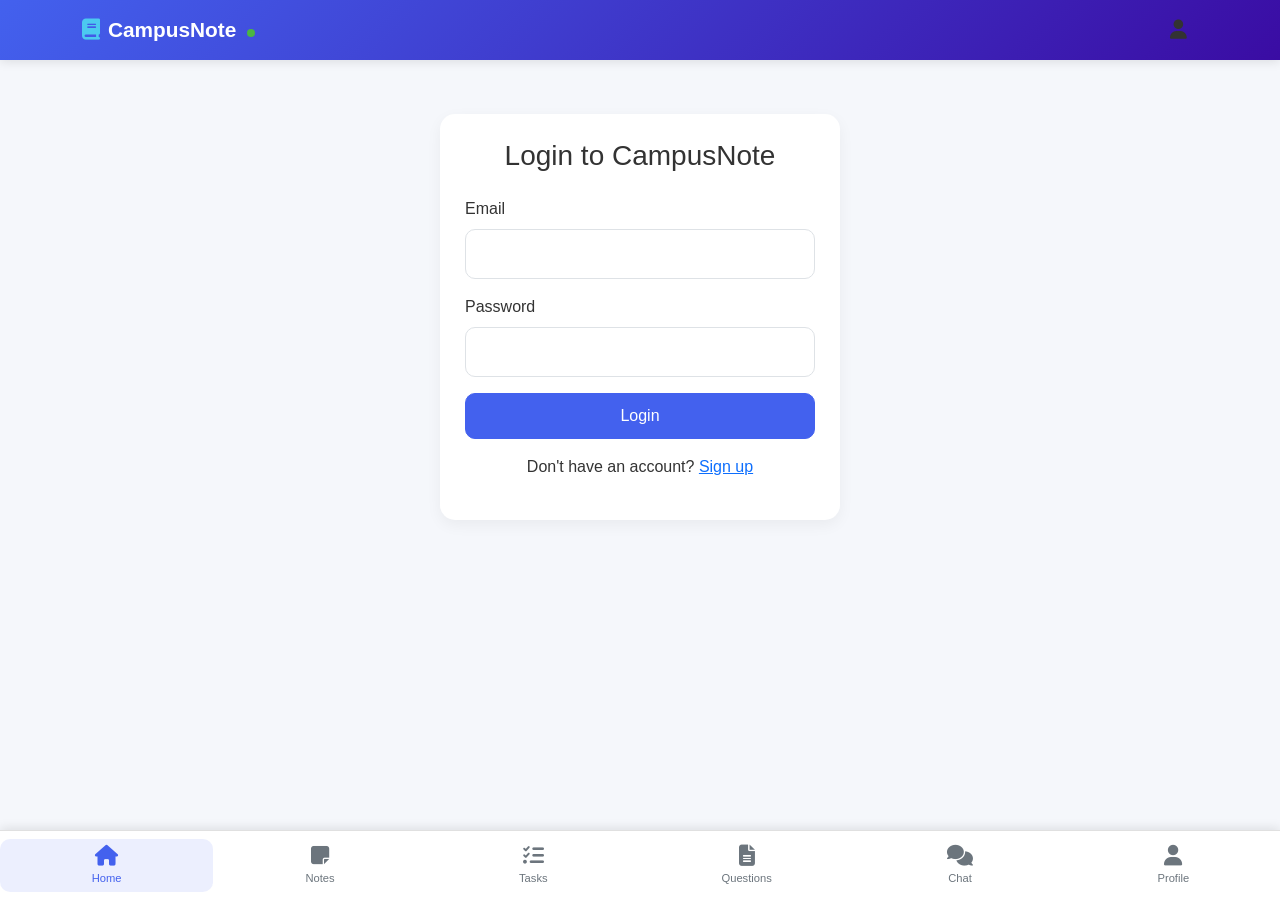
==== commit 21a56d65: "Update index.html" ====
--- a/index.html
+++ b/index.html
@@ -7,30 +7,30 @@
     <link href="https://cdn.jsdelivr.net/npm/bootstrap@5.3.0/dist/css/bootstrap.min.css" rel="stylesheet">
     <link rel="stylesheet" href="https://cdnjs.cloudflare.com/ajax/libs/font-awesome/6.4.0/css/all.min.css">
     <!-- PWA Meta Tags -->
-<meta name="application-name" content="CampusNote">
-<meta name="apple-mobile-web-app-capable" content="yes">
-<meta name="apple-mobile-web-app-status-bar-style" content="default">
-<meta name="apple-mobile-web-app-title" content="CampusNote">
-<meta name="description" content="Your academic companion for notes, assignments, and past questions">
-<meta name="format-detection" content="telephone=no">
-<meta name="mobile-web-app-capable" content="yes">
-<meta name="msapplication-TileColor" content="#4361ee">
-<meta name="msapplication-tap-highlight" content="no">
-
-<!-- Apple Touch Icons -->
-<link rel="apple-touch-icon" href="icon-192.png">
-<link rel="apple-touch-icon" sizes="152x152" href="icon-192.png">
-<link rel="apple-touch-icon" sizes="180x180" href="icon-192.png">
-<link rel="apple-touch-icon" sizes="167x167" href="icon-192.png">
-
-<!-- Splash Screens for iOS -->
-<link rel="apple-touch-startup-image" href="splash-640x1136.png" media="(device-width: 320px) and (device-height: 568px) and (-webkit-device-pixel-ratio: 2) and (orientation: portrait)">
-<link rel="apple-touch-startup-image" href="splash-750x1334.png" media="(device-width: 375px) and (device-height: 667px) and (-webkit-device-pixel-ratio: 2) and (orientation: portrait)">
-<link rel="apple-touch-startup-image" href="splash-1242x2208.png" media="(device-width: 414px) and (device-height: 736px) and (-webkit-device-pixel-ratio: 3) and (orientation: portrait)">
-
-<!-- Theme Color for Different Browsers -->
-<meta name="theme-color" content="#4361ee" media="(prefers-color-scheme: light)">
-<meta name="theme-color" content="#3a0ca3" media="(prefers-color-scheme: dark)">
+    <meta name="application-name" content="CampusNote">
+    <meta name="apple-mobile-web-app-capable" content="yes">
+    <meta name="apple-mobile-web-app-status-bar-style" content="default">
+    <meta name="apple-mobile-web-app-title" content="CampusNote">
+    <meta name="description" content="Your academic companion for notes, assignments, and past questions">
+    <meta name="format-detection" content="telephone=no">
+    <meta name="mobile-web-app-capable" content="yes">
+    <meta name="msapplication-TileColor" content="#4361ee">
+    <meta name="msapplication-tap-highlight" content="no">
+
+    <!-- Apple Touch Icons -->
+    <link rel="apple-touch-icon" href="icon-192.png">
+    <link rel="apple-touch-icon" sizes="152x152" href="icon-192.png">
+    <link rel="apple-touch-icon" sizes="180x180" href="icon-192.png">
+    <link rel="apple-touch-icon" sizes="167x167" href="icon-192.png">
+
+    <!-- Splash Screens for iOS -->
+    <link rel="apple-touch-startup-image" href="splash-640x1136.png" media="(device-width: 320px) and (device-height: 568px) and (-webkit-device-pixel-ratio: 2) and (orientation: portrait)">
+    <link rel="apple-touch-startup-image" href="splash-750x1334.png" media="(device-width: 375px) and (device-height: 667px) and (-webkit-device-pixel-ratio: 2) and (orientation: portrait)">
+    <link rel="apple-touch-startup-image" href="splash-1242x2208.png" media="(device-width: 414px) and (device-height: 736px) and (-webkit-device-pixel-ratio: 3) and (orientation: portrait)">
+
+    <!-- Theme Color for Different Browsers -->
+    <meta name="theme-color" content="#4361ee" media="(prefers-color-scheme: light)">
+    <meta name="theme-color" content="#3a0ca3" media="(prefers-color-scheme: dark)">
     <script src="https://cdn.jsdelivr.net/npm/@supabase/supabase-js@2"></script>
     <style>
         :root {
@@ -55,31 +55,46 @@
             background-color: #f5f7fb;
             color: #333;
             padding-bottom: 80px;
-            padding-top: 80px;
-        }
-
-        /* Responsive Design */
+            padding-top: 60px;
+            -webkit-tap-highlight-color: transparent;
+            -webkit-touch-callout: none;
+            -webkit-user-select: none;
+            user-select: none;
+        }
+
+        /* Mobile-first responsive design */
         .section {
-            padding: 20px 15px;
+            padding: 15px;
             width: 100%;
             box-sizing: border-box;
+            display: none;
+            animation: fadeIn 0.3s ease;
+        }
+        
+        .section.active {
+            display: block;
+        }
+        
+        @keyframes fadeIn {
+            from { opacity: 0; transform: translateY(10px); }
+            to { opacity: 1; transform: translateY(0); }
         }
 
         /* Responsive List Items */
         .list-item {
             background: white;
-            border: 1px solid #e9ecef;
-            border-radius: 8px;
+            border-radius: 12px;
             padding: 16px;
             margin-bottom: 12px;
             transition: all 0.3s ease;
             width: 100%;
             box-sizing: border-box;
+            box-shadow: 0 2px 8px rgba(0,0,0,0.05);
         }
 
         .list-item:hover {
-            box-shadow: 0 2px 8px rgba(0,0,0,0.1);
-            transform: translateY(-1px);
+            box-shadow: 0 4px 12px rgba(0,0,0,0.1);
+            transform: translateY(-2px);
         }
 
         .list-item-title {
@@ -99,8 +114,7 @@
         /* Responsive File Attachments */
         .file-attachment {
             background: #f8f9fa;
-            border: 1px solid #e9ecef;
-            border-radius: 6px;
+            border-radius: 8px;
             padding: 12px;
             margin-top: 12px;
             display: flex;
@@ -126,21 +140,25 @@
         /* Responsive Buttons */
         .btn {
             white-space: nowrap;
+            border-radius: 10px;
+            font-weight: 500;
+            padding: 10px 16px;
+            transition: all 0.2s ease;
         }
 
         .btn-sm {
-            padding: 6px 12px;
+            padding: 8px 12px;
             font-size: 0.875rem;
         }
 
         /* Responsive Grid for Items */
         @media (max-width: 576px) {
             .section {
-                padding: 15px 10px;
+                padding: 12px 10px;
             }
             
             .list-item {
-                padding: 12px;
+                padding: 14px;
                 margin-bottom: 10px;
             }
             
@@ -179,7 +197,7 @@
         @media (min-width: 769px) {
             .section {
                 padding: 30px;
-                max-width: 1200px;
+                max-width: 800px;
                 margin: 0 auto;
             }
             
@@ -205,7 +223,7 @@
         @media (max-width: 576px) {
             .modal-content {
                 margin: 10px;
-                border-radius: 8px;
+                border-radius: 12px;
             }
             
             .modal-header, 
@@ -222,8 +240,7 @@
 
         .file-preview-item {
             background: #f8f9fa;
-            border: 1px solid #e9ecef;
-            border-radius: 6px;
+            border-radius: 8px;
             padding: 10px;
             margin-bottom: 8px;
         }
@@ -232,6 +249,8 @@
         .form-control {
             width: 100%;
             box-sizing: border-box;
+            border-radius: 10px;
+            padding: 12px 15px;
         }
 
         /* Responsive action buttons in list items */
@@ -254,23 +273,24 @@
             }
         }
                 
-        /* Top Navigation */
+        /* Top Navigation - Mobile Optimized */
         .navbar {
             background: linear-gradient(135deg, var(--primary-color), var(--secondary-color));
             box-shadow: 0 2px 10px rgba(0, 0, 0, 0.1);
             padding: 12px 0;
+            height: 60px;
         }
         
         .navbar-brand {
             font-weight: 700;
-            font-size: 1.5rem;
+            font-size: 1.3rem;
         }
         
         .navbar-brand i {
             color: var(--accent-color);
         }
         
-        /* Bottom Navigation */
+        /* Bottom Navigation - Mobile Optimized */
         .bottom-nav {
             position: fixed;
             bottom: 0;
@@ -279,8 +299,9 @@
             background: white;
             border-top: 1px solid #e0e0e0;
             z-index: 1000;
-            padding: 10px 0;
+            padding: 8px 0;
             box-shadow: 0 -2px 10px rgba(0, 0, 0, 0.1);
+            height: 70px;
         }
         
         .bottom-nav-content {
@@ -288,6 +309,7 @@
             justify-content: space-around;
             align-items: center;
             width: 100%;
+            height: 100%;
         }
         
         .bottom-nav-item {
@@ -302,6 +324,8 @@
             flex: 1;
             transition: all 0.3s ease;
             border-radius: 10px;
+            height: 100%;
+            justify-content: center;
         }
         
         .bottom-nav-item.active {
@@ -314,30 +338,13 @@
             margin-bottom: 4px;
         }
         
-        /* Sections */
-        .section {
-            display: none;
-            padding: 20px 15px; /* Increased padding */
-            animation: fadeIn 0.3s ease;
-            margin-bottom: 30px; /* Added margin bottom */
-        }
-        
-        .section.active {
-            display: block;
-        }
-        
-        @keyframes fadeIn {
-            from { opacity: 0; }
-            to { opacity: 1; }
-        }
-        
-        /* Hero Section */
+        /* Hero Section - Mobile Optimized */
         .hero-section {
             background: linear-gradient(135deg, var(--primary-color), var(--secondary-color));
             color: white;
-            padding: 30px 20px;
+            padding: 25px 20px;
             border-radius: 15px;
-            margin-bottom: 30px; /* Increased margin */
+            margin-bottom: 25px;
             text-align: center;
         }
         
@@ -358,7 +365,7 @@
         }
 
         #userMenu .dropdown-toggle::after {
-            display: none; /* Hide the dropdown arrow */
+            display: none;
         }
 
         #userMenu .fa-user,
@@ -381,45 +388,13 @@
             text-align: center;
         }
         
-        /* File attachment styles */
-        .file-attachment {
-            background-color: #f8f9fa;
-            border: 1px solid #e9ecef;
-            border-radius: 6px;
-            padding: 8px 12px;
-            margin-top: 8px;
-        }
-
-        .file-name {
-            font-weight: 500;
-            color: #495057;
-        }
-
-        .file-preview-item {
-            background: #f8f9fa;
-            border: 1px solid #dee2e6;
-            border-radius: 6px;
-            padding: 8px 12px;
-            margin-bottom: 8px;
-        }
-
-        /* Download button styles */
-        .btn-outline-success {
-            border-color: #198754;
-            color: #198754;
-        }
-
-        .btn-outline-success:hover {
-            background-color: #198754;
-            color: white;
-        }
-        
-        /* Cards */
+        /* Cards - Mobile Optimized */
         .card {
             border: none;
             border-radius: 12px;
             box-shadow: 0 4px 12px rgba(0, 0, 0, 0.05);
-            margin-bottom: 20px; /* Increased margin */
+            margin-bottom: 20px;
+            overflow: hidden;
         }
         
         .card-header {
@@ -448,12 +423,6 @@
         }
         
         /* Buttons */
-        .btn {
-            border-radius: 8px;
-            font-weight: 500;
-            padding: 10px 20px;
-        }
-        
         .btn-primary {
             background: var(--primary-color);
             border-color: var(--primary-color);
@@ -490,10 +459,10 @@
             padding: 30px;
         }
         
-        /* Chat Styles - WhatsApp-like */
+        /* Chat Styles - WhatsApp-like - Mobile Optimized */
         .chat-container {
             display: flex;
-            height: calc(100vh - 200px);
+            height: calc(100vh - 140px);
             background: white;
             border-radius: 12px;
             overflow: hidden;
@@ -501,8 +470,7 @@
         }
         
         .chat-sidebar {
-            width: 30%;
-            border-right: 1px solid #eaeaea;
+            width: 100%;
             display: flex;
             flex-direction: column;
         }
@@ -575,6 +543,19 @@
             flex: 1;
             display: flex;
             flex-direction: column;
+            position: fixed;
+            top: 60px;
+            left: 0;
+            right: 0;
+            bottom: 70px;
+            z-index: 1050;
+            background: white;
+            border-radius: 0;
+            display: none;
+        }
+        
+        .chat-main.active {
+            display: flex;
         }
         
         .chat-header {
@@ -585,15 +566,6 @@
             align-items: center;
         }
         
-        .chat-back-btn {
-            display: none;
-            background: none;
-            border: none;
-            font-size: 1.2rem;
-            margin-right: 10px;
-            color: var(--primary-color);
-        }
-        
         .chat-messages {
             flex: 1;
             overflow-y: auto;
@@ -658,6 +630,7 @@
         .chat-input-container {
             display: flex;
             align-items: flex-end;
+            gap: 10px;
         }
         
         .chat-input {
@@ -686,7 +659,6 @@
             display: flex;
             align-items: center;
             justify-content: center;
-            margin-left: 10px;
             transition: all 0.3s ease;
         }
         
@@ -709,31 +681,6 @@
         
         .user-status.online {
             background: var(--success-color);
-        }
-        
-        /* List Items */
-        .list-item {
-            padding: 15px;
-            border-bottom: 1px solid #f0f0f0;
-            transition: background-color 0.2s ease;
-        }
-        
-        .list-item:hover {
-            background-color: #f8f9fa;
-        }
-        
-        .list-item:last-child {
-            border-bottom: none;
-        }
-        
-        .list-item-title {
-            font-weight: 600;
-            margin-bottom: 5px;
-        }
-        
-        .list-item-meta {
-            font-size: 0.8rem;
-            color: #6c757d;
         }
         
         /* File Upload Styles */
@@ -1023,42 +970,6 @@
         .badge-level-4 { background: linear-gradient(135deg, #dc3545, #e83e8c); }
         .badge-level-5 { background: linear-gradient(135deg, #6f42c1, #e83e8c); }
 
-        /* Mobile Chat Styles */
-        @media (max-width: 768px) {
-            .chat-sidebar {
-                width: 100%;
-            }
-            
-            .chat-main {
-                display: none;
-                width: 100%;
-                position: fixed;
-                top: 0;
-                left: 0;
-                right: 0;
-                bottom: 0;
-                z-index: 1050;
-                background: white;
-                border-radius: 0;
-            }
-            
-            .chat-main.active {
-                display: flex;
-            }
-            
-            .chat-back-btn {
-                display: block;
-            }
-            
-            .chat-container {
-                height: calc(100vh - 150px);
-            }
-            
-            .chat-messages {
-                height: calc(100vh - 130px);
-            }
-        }
-
         /* File Preview Modal */
         .file-preview-modal .modal-dialog {
             max-width: 95%;
@@ -1096,6 +1007,575 @@
             text-align: center;
             padding: 40px;
         }
+        
+        .user-link {
+            color: var(--primary-color);
+            cursor: pointer;
+            text-decoration: none;
+            font-weight: 500;
+        }
+        
+        .user-link:hover {
+            text-decoration: underline;
+        }
+        
+        .note-description {
+            border-left: 3px solid var(--primary-color);
+        }
+        
+        .user-initials {
+            width: 120px;
+            height: 120px;
+            border-radius: 50%;
+            display: flex;
+            align-items: center;
+            justify-content: center;
+            color: white;
+            font-weight: bold;
+            font-size: 2rem;
+            margin: 0 auto;
+        }
+        
+        /* Community Users Styles */
+        .community-user-card {
+            border-radius: 12px;
+            padding: 16px;
+            margin-bottom: 16px;
+            background: white;
+            transition: all 0.3s ease;
+            box-shadow: 0 2px 8px rgba(0,0,0,0.05);
+        }
+
+        .community-user-card:hover {
+            box-shadow: 0 4px 12px rgba(0,0,0,0.1);
+            transform: translateY(-2px);
+        }
+
+        .user-card-header {
+            display: flex;
+            align-items: center;
+            margin-bottom: 12px;
+        }
+
+        .user-avatar {
+            width: 50px;
+            height: 50px;
+            border-radius: 50%;
+            overflow: hidden;
+            margin-right: 12px;
+            background: #4361ee;
+            display: flex;
+            align-items: center;
+            justify-content: center;
+            color: white;
+            font-weight: bold;
+        }
+
+        .user-avatar img {
+            width: 100%;
+            height: 100%;
+            object-fit: cover;
+        }
+
+        .user-initials-small {
+            font-size: 14px;
+        }
+
+        .user-info {
+            flex: 1;
+        }
+
+        .user-name {
+            margin: 0;
+            font-weight: 600;
+            color: #333;
+        }
+
+        .user-meta {
+            margin: 0;
+            font-size: 12px;
+            color: #666;
+        }
+
+        .user-achievements {
+            display: flex;
+            justify-content: space-between;
+            align-items: center;
+            margin-bottom: 12px;
+        }
+
+        .achievement-badge-small {
+            display: flex;
+            align-items: center;
+            padding: 6px 12px;
+            border-radius: 20px;
+            font-size: 12px;
+            font-weight: 600;
+        }
+
+        .achievement-badge-small.badge-new {
+            background: #e3f2fd;
+            color: #1976d2;
+        }
+
+        .achievement-badge-small.badge-active {
+            background: #e8f5e8;
+            color: #2e7d32;
+        }
+
+        .achievement-badge-small.badge-pro {
+            background: #fff3e0;
+            color: #f57c00;
+        }
+
+        .achievement-badge-small.badge-expert {
+            background: #f3e5f5;
+            color: #7b1fa2;
+        }
+
+        .achievement-badge-small.badge-master {
+            background: #fff8e1;
+            color: #ff8f00;
+        }
+
+        .achievement-badge-small i {
+            margin-right: 4px;
+        }
+
+        .user-stats {
+            display: flex;
+            gap: 12px;
+        }
+
+        .stat {
+            display: flex;
+            align-items: center;
+            font-size: 12px;
+            color: #666;
+        }
+
+        .stat i {
+            margin-right: 4px;
+        }
+
+        .user-actions {
+            text-align: center;
+        }
+
+        /* Achievement Badges */
+        .achievement-badge {
+            display: flex;
+            align-items: center;
+            padding: 16px;
+            border-radius: 12px;
+            margin-bottom: 12px;
+            background: linear-gradient(135deg, #667eea 0%, #764ba2 100%);
+            color: white;
+        }
+
+        .achievement-badge.badge-level-1 {
+            background: linear-gradient(135deg, #667eea 0%, #764ba2 100%);
+        }
+
+        .achievement-badge.badge-level-2 {
+            background: linear-gradient(135deg, #f093fb 0%, #f5576c 100%);
+        }
+
+        .achievement-badge.badge-level-3 {
+            background: linear-gradient(135deg, #4facfe 0%, #00f2fe 100%);
+        }
+
+        .achievement-badge.badge-level-4 {
+            background: linear-gradient(135deg, #43e97b 0%, #38f9d7 100%);
+        }
+
+        .achievement-badge.badge-level-5 {
+            background: linear-gradient(135deg, #fa709a 0%, #fee140 100%);
+        }
+
+        .badge-icon {
+            font-size: 24px;
+            margin-right: 12px;
+        }
+
+        .badge-info h6 {
+            margin: 0 0 4px 0;
+            font-weight: 600;
+        }
+
+        .badge-info p {
+            margin: 0;
+            font-size: 14px;
+            opacity: 0.9;
+        }
+
+        /* Voice Note Styles */
+        .voice-note-message .message-content {
+            max-width: 300px;
+        }
+
+        .voice-note-player {
+            display: flex;
+            align-items: center;
+            gap: 12px;
+            padding: 12px;
+            background: #f8f9fa;
+            border-radius: 12px;
+        }
+
+        .voice-note-audio {
+            flex: 1;
+            height: 40px;
+        }
+
+        .voice-note-duration {
+            font-size: 12px;
+            color: #666;
+            font-weight: 600;
+        }
+
+        /* Recording Modal Styles */
+        .recording-indicator {
+            display: flex;
+            align-items: center;
+            justify-content: center;
+            margin: 20px 0;
+        }
+
+        .recording-pulse {
+            width: 80px;
+            height: 80px;
+            border-radius: 50%;
+            background: #dc3545;
+            animation: pulse 1.5s infinite;
+        }
+
+        @keyframes pulse {
+            0% {
+                transform: scale(0.95);
+                box-shadow: 0 0 0 0 rgba(220, 53, 69, 0.7);
+            }
+            70% {
+                transform: scale(1);
+                box-shadow: 0 0 0 20px rgba(220, 53, 69, 0);
+            }
+            100% {
+                transform: scale(0.95);
+                box-shadow: 0 0 0 0 rgba(220, 53, 69, 0);
+            }
+        }
+
+        .recording-timer {
+            font-size: 24px;
+            font-weight: bold;
+            text-align: center;
+            margin: 20px 0;
+            color: #dc3545;
+        }
+
+        /* Profile Picture Styles */
+        .profile-picture-container {
+            position: relative;
+            width: 120px;
+            height: 120px;
+            margin: 0 auto 20px;
+        }
+
+        .profile-picture {
+            width: 100%;
+            height: 100%;
+            border-radius: 50%;
+            object-fit: cover;
+            border: 4px solid #4361ee;
+        }
+
+        .user-initials {
+            width: 100%;
+            height: 100%;
+            border-radius: 50%;
+            display: flex;
+            align-items: center;
+            justify-content: center;
+            background: #4361ee;
+            color: white;
+            font-size: 36px;
+            font-weight: bold;
+            border: 4px solid #4361ee;
+        }
+        
+        /* Community Section */
+        .community-section {
+            background: linear-gradient(135deg, #667eea 0%, #764ba2 100%);
+            color: white;
+            padding: 20px;
+            border-radius: 15px;
+            margin-bottom: 20px;
+            text-align: center;
+        }
+        
+        /* Voice Note Button */
+        .voice-note-btn {
+            background: var(--accent-color);
+            color: white;
+            border: none;
+            border-radius: 50%;
+            width: 40px;
+            height: 40px;
+            display: flex;
+            align-items: center;
+            justify-content: center;
+            transition: all 0.3s ease;
+        }
+        
+        .voice-note-btn:hover {
+            background: var(--primary-color);
+        }
+        
+        .voice-note-btn:disabled {
+            background: #6c757d;
+            cursor: not-allowed;
+        }
+        /* Enhanced profile picture styles */
+.user-avatar img {
+    width: 100%;
+    height: 100%;
+    border-radius: 50%;
+    object-fit: cover;
+}
+
+.chat-avatar img {
+    width: 100%;
+    height: 100%;
+    border-radius: 50%;
+    object-fit: cover;
+}
+
+/* Ensure proper sizing for different avatar contexts */
+.chat-avatar {
+    width: 50px;
+    height: 50px;
+    border-radius: 50%;
+    background: var(--primary-color);
+    color: white;
+    display: flex;
+    align-items: center;
+    justify-content: center;
+    font-weight: 600;
+    margin-right: 12px;
+    flex-shrink: 0;
+    overflow: hidden;
+}
+
+.user-avatar {
+    border-radius: 50%;
+    background: var(--primary-color);
+    color: white;
+    display: flex;
+    align-items: center;
+    justify-content: center;
+    font-weight: 600;
+    overflow: hidden;
+}
+
+/* Small avatars for list items */
+.avatar-sm {
+    width: 32px;
+    height: 32px;
+    font-size: 0.8rem;
+}
+
+/* Medium avatars for chat headers */
+.avatar-md {
+    width: 40px;
+    height: 40px;
+    font-size: 1rem;
+}
+
+/* Large avatars for profile pages */
+.avatar-lg {
+    width: 120px;
+    height: 120px;
+    font-size: 2rem;
+}
+/* Voice Note Player Styles */
+.voice-note-player {
+    display: flex;
+    align-items: center;
+    gap: 12px;
+    padding: 12px;
+    background: #f8f9fa;
+    border-radius: 12px;
+    min-width: 200px;
+}
+
+.voice-note-audio {
+    flex: 1;
+    height: 40px;
+    border-radius: 20px;
+    background: white;
+}
+
+.voice-note-audio::-webkit-media-controls-panel {
+    background: white;
+}
+
+.voice-note-duration {
+    font-size: 12px;
+    color: #666;
+    font-weight: 600;
+    min-width: 40px;
+    text-align: center;
+}
+
+/* Recording Modal Styles */
+.recording-indicator {
+    display: flex;
+    align-items: center;
+    justify-content: center;
+    margin: 20px 0;
+}
+
+.recording-pulse {
+    width: 80px;
+    height: 80px;
+    border-radius: 50%;
+    background: #dc3545;
+    animation: pulse 1.5s infinite;
+}
+
+@keyframes pulse {
+    0% {
+        transform: scale(0.95);
+        box-shadow: 0 0 0 0 rgba(220, 53, 69, 0.7);
+    }
+    70% {
+        transform: scale(1);
+        box-shadow: 0 0 0 20px rgba(220, 53, 69, 0);
+    }
+    100% {
+        transform: scale(0.95);
+        box-shadow: 0 0 0 0 rgba(220, 53, 69, 0);
+    }
+}
+
+.recording-timer {
+    font-size: 24px;
+    font-weight: bold;
+    text-align: center;
+    margin: 20px 0;
+    color: #dc3545;
+}
+
+/* Mobile-specific improvements */
+@media (max-width: 576px) {
+    .hero-section h1 {
+        font-size: 1.8rem;
+    }
+    
+    .hero-section p {
+        font-size: 1rem;
+    }
+    
+    .card-body {
+        padding: 15px;
+    }
+    
+    .modal-body {
+        padding: 15px;
+    }
+    
+    .btn {
+        padding: 10px 14px;
+    }
+    
+    .navbar-brand {
+        font-size: 1.2rem;
+    }
+    
+    .bottom-nav-item i {
+        font-size: 1.2rem;
+    }
+    
+    .feature-icon {
+        width: 50px;
+        height: 50px;
+        font-size: 1.3rem;
+    }
+}
+
+/* Touch-friendly improvements */
+.btn, .bottom-nav-item, .list-item, .chat-item {
+    cursor: pointer;
+    -webkit-tap-highlight-color: transparent;
+}
+
+/* Improved scrolling */
+.chat-messages, .chat-list {
+    -webkit-overflow-scrolling: touch;
+    scroll-behavior: smooth;
+}
+
+/* Remove focus outlines for mobile */
+button:focus, a:focus {
+    outline: none;
+}
+
+/* Improved form elements for mobile */
+.form-control, .form-select {
+    font-size: 16px; /* Prevents zoom on iOS */
+}
+
+/* Mobile-optimized modals */
+@media (max-width: 576px) {
+    .modal-dialog {
+        margin: 0;
+        max-height: 100vh;
+        display: flex;
+        align-items: center;
+    }
+    
+    .modal-content {
+        border-radius: 0;
+        min-height: 100vh;
+    }
+}
+
+/* Improved transitions for mobile */
+.section, .modal, .list-item {
+    transition: all 0.3s ease;
+}
+
+/* Mobile-specific chat improvements */
+@media (max-width: 768px) {
+    .chat-sidebar {
+        width: 100%;
+    }
+    
+    .chat-main {
+        display: none;
+        width: 100%;
+        position: fixed;
+        top: 60px;
+        left: 0;
+        right: 0;
+        bottom: 70px;
+        z-index: 1050;
+        background: white;
+        border-radius: 0;
+    }
+    
+    .chat-main.active {
+        display: flex;
+    }
+    
+    .chat-container {
+        height: calc(100vh - 130px);
+    }
+    
+    .chat-messages {
+        height: calc(100vh - 130px);
+    }
+}
     </style>
 </head>
 <body>
@@ -1121,6 +1601,7 @@
                         <li><span class="dropdown-header"><i class="fas fa-user me-2"></i><span id="dropdownUserName">User</span></span></li>
                         <li><hr class="dropdown-divider"></li>
                         <li><a class="dropdown-item" href="#" data-section="profile"><i class="fas fa-user-edit me-2"></i>Profile</a></li>
+                        <li><a class="dropdown-item" href="#" data-section="community"><i class="fas fa-users me-2"></i>Community</a></li>
                         <li><a class="dropdown-item" href="#" id="dropdownLogoutBtn"><i class="fas fa-sign-out-alt me-2"></i>Logout</a></li>
                     </div>
                 </ul>
@@ -1201,7 +1682,7 @@
         </div>
 
         <!-- Dashboard Section -->
-        <div id="dashboard" class="section main-section pt-5 pt-md-3 pb-5">
+        <div id="dashboard" class="section">
             <div class="hero-section">
                 <div class="container text-center">
                     <h1 class="display-5 fw-bold">Welcome to CampusNote <span class="real-time-indicator"></span></h1>
@@ -1289,7 +1770,7 @@
         </div>
 
         <!-- Notes Section -->
-        <div id="notes" class="section main-section pt-5 pt-md-3 pb-5">
+        <div id="notes" class="section">
             <div class="container">
                 <div class="d-flex justify-content-between align-items-center mb-4">
                     <h2>Lecture Notes <span class="real-time-indicator"></span></h2>
@@ -1320,7 +1801,7 @@
         </div>
 
         <!-- Assignments Section -->
-        <div id="assignments" class="section main-section pt-5 pt-md-3 pb-5">
+        <div id="assignments" class="section">
             <div class="container">
                 <div class="d-flex justify-content-between align-items-center mb-4">
                     <h2>Assignments <span class="real-time-indicator"></span></h2>
@@ -1351,7 +1832,7 @@
         </div>
 
         <!-- Past Questions Section -->
-        <div id="past-questions" class="section main-section pt-5 pt-md-3 pb-5">
+        <div id="past-questions" class="section">
             <div class="container">
                 <div class="d-flex justify-content-between align-items-center mb-4">
                     <h2>Past Questions <span class="real-time-indicator"></span></h2>
@@ -1382,7 +1863,7 @@
         </div>
 
         <!-- Chat Section - WhatsApp Style -->
-        <div id="chat" class="section main-section pt-5 pt-md-3 pb-5">
+        <div id="chat" class="section">
             <div class="container">
                 <h2 class="mb-4">Chat <span class="real-time-indicator"></span></h2>
                 <div class="chat-container">
@@ -1403,9 +1884,6 @@
                     <!-- Chat Main Area -->
                     <div class="chat-main" id="chatMain">
                         <div class="chat-header">
-                            <button class="chat-back-btn" id="chatBackBtn">
-                                <i class="fas fa-arrow-left"></i>
-                            </button>
                             <div class="chat-avatar" id="chatHeaderAvatar">
                                 <!-- Avatar will be inserted here -->
                             </div>
@@ -1425,6 +1903,9 @@
                         <div class="chat-input-area">
                             <div class="chat-input-container">
                                 <textarea class="chat-input" id="messageInput" placeholder="Type a message..." rows="1" disabled></textarea>
+                                <button class="voice-note-btn" id="voiceNoteBtn" title="Record Voice Note">
+                                    <i class="fas fa-microphone"></i>
+                                </button>
                                 <button class="chat-send-btn" id="sendMessageBtn" disabled>
                                     <i class="fas fa-paper-plane"></i>
                                 </button>
@@ -1436,7 +1917,7 @@
         </div>
 
         <!-- Profile Section -->
-        <div id="profile" class="section main-section pt-5 pt-md-3 pb-5">
+        <div id="profile" class="section">
             <div class="container">
                 <div class="row">
                     <div class="col-md-4 mb-4">
@@ -1518,6 +1999,31 @@
                 </div>
             </div>
         </div>
+
+        <!-- Community Section -->
+        <div id="community" class="section">
+            <div class="container">
+                <div class="community-section">
+                    <h2 class="mb-3">Campus Community</h2>
+                    <p class="lead">Connect with fellow students, view profiles, and collaborate</p>
+                </div>
+                
+                <div class="card">
+                    <div class="card-header">
+                        <h5 class="mb-0">All Users</h5>
+                    </div>
+                    <div class="card-body">
+                        <div id="communityUsersContent">
+                            <div class="loading-spinner">
+                                <div class="spinner-border text-primary" role="status">
+                                    <span class="visually-hidden">Loading...</span>
+                                </div>
+                            </div>
+                        </div>
+                    </div>
+                </div>
+            </div>
+        </div>
     </div>
 
     <!-- Bottom Navigation -->
@@ -1569,6 +2075,11 @@
                             <input type="text" class="form-control" id="noteCourse" required>
                         </div>
                         <div class="mb-3">
+                            <label for="noteDescription" class="form-label">Description/Post</label>
+                            <textarea class="form-control" id="noteDescription" rows="3" placeholder="Add a description or post about this note... (Optional)"></textarea>
+                            <div class="form-text">This description will be visible to other users before downloading</div>
+                        </div>
+                        <div class="mb-3">
                             <label for="noteFiles" class="form-label">Upload Note File *</label>
                             <input type="file" class="form-control" id="noteFiles" accept=".pdf,.doc,.docx,.txt,.jpg,.jpeg,.png" required>
                             <div class="form-text">Supported formats: PDF, Word, Text, Images (Max: 10MB)</div>
@@ -1609,6 +2120,10 @@
                             <input type="date" class="form-control" id="assignmentDueDate">
                         </div>
                         <div class="mb-3">
+                            <label for="assignmentDescription" class="form-label">Description/Post</label>
+                            <textarea class="form-control" id="assignmentDescription" rows="3" placeholder="Add a description about this assignment... (Optional)"></textarea>
+                        </div>
+                        <div class="mb-3">
                             <label for="assignmentFiles" class="form-label">Upload Assignment File *</label>
                             <input type="file" class="form-control" id="assignmentFiles" accept=".pdf,.doc,.docx,.txt,.jpg,.jpeg,.png" required>
                             <div class="form-text">Supported formats: PDF, Word, Text, Images (Max: 10MB)</div>
@@ -1647,6 +2162,10 @@
                         <div class="mb-3">
                             <label for="pastQuestionYear" class="form-label">Year *</label>
                             <input type="number" class="form-control" id="pastQuestionYear" min="2000" max="2030" required>
+                        </div>
+                        <div class="mb-3">
+                            <label for="pastQuestionDescription" class="form-label">Description/Post</label>
+                            <textarea class="form-control" id="pastQuestionDescription" rows="3" placeholder="Add a description about this past question... (Optional)"></textarea>
                         </div>
                         <div class="mb-3">
                             <label for="pastQuestionFile" class="form-label">Upload Past Question File *</label>
@@ -1692,6 +2211,30 @@
         </div>
     </div>
 
+    <!-- Voice Note Recording Modal -->
+    <div class="modal fade" id="voiceNoteModal" tabindex="-1">
+        <div class="modal-dialog modal-sm">
+            <div class="modal-content">
+                <div class="modal-header">
+                    <h5 class="modal-title">Recording Voice Note</h5>
+                    <button type="button" class="btn-close" data-bs-dismiss="modal"></button>
+                </div>
+                <div class="modal-body text-center">
+                    <div class="recording-indicator">
+                        <div class="recording-pulse"></div>
+                    </div>
+                    <div class="recording-timer" id="recordingTimer">0:00</div>
+                    <p class="text-muted">Recording... (Max: 2 minutes)</p>
+                </div>
+                <div class="modal-footer justify-content-center">
+                    <button type="button" class="btn btn-danger" id="stopRecordingBtn">
+                        <i class="fas fa-stop me-2"></i>Stop Recording
+                    </button>
+                </div>
+            </div>
+        </div>
+    </div>
+
     <!-- Progress Overlay -->
     <div class="progress-overlay" id="progressOverlay" style="display: none;">
         <div class="progress-container">
@@ -1702,3021 +2245,2862 @@
         </div>
     </div>
 
+    <!-- JavaScript for mobile app functionality -->
     <script src="https://cdn.jsdelivr.net/npm/bootstrap@5.3.0/dist/js/bootstrap.bundle.min.js"></script>
-    <script type="module">
-        import { createClient } from "https://cdn.jsdelivr.net/npm/@supabase/supabase-js/+esm";
-
-        const supabaseUrl = 'https://nijpmtwihccpaqsiirva.supabase.co'
-        const supabaseKey = 'eyJhbGciOiJIUzI1NiIsInR5cCI6IkpXVCJ9.eyJpc3MiOiJzdXBhYmFzZSIsInJlZiI6Im5panBtdHdpaGNjcGFxc2lpcnZhIiwicm9sZSI6ImFub24iLCJpYXQiOjE3NTkxNTI3MjQsImV4cCI6MjA3NDcyODcyNH0.aepDRx4Ew0zHdS6HAOUi1C8NXdMXvX5cf5ScQyfrvCM';
-        const supabase = createClient(supabaseUrl, supabaseKey)
-
-        // Global variables
-        let currentUser = null;
-        let currentChatUser = null;
-        let chatSubscription = null;
-        let notesSubscription = null;
-        let assignmentsSubscription = null;
-        let pastQuestionsSubscription = null;
-        let displayedMessageIds = new Set();
-        let lastMessageTimestamp = 0;
-        let allNotes = [];
-        let allAssignments = [];
-        let allPastQuestions = [];
-        let currentPreviewFile = null;
-
-        // DOM Content Loaded
+    <script>
+        // Mobile app navigation
         document.addEventListener('DOMContentLoaded', function() {
-            console.log('🚀 CampusNote - Real-time Academic Platform');
-            initializeApp();
-            setupEventListeners();
-            checkAuthState();
-            setupFileUploadHandlers();
-            setupSearchFunctionality();
+            // Navigation between sections
+            const navItems = document.querySelectorAll('.bottom-nav-item, [data-section]');
+            const sections = document.querySelectorAll('.section');
             
-         // Initialize PWA
+            navItems.forEach(item => {
+                item.addEventListener('click', function() {
+                    const targetSection = this.getAttribute('data-section');
+                    
+                    // Update active nav item
+                    document.querySelectorAll('.bottom-nav-item').forEach(nav => {
+                        nav.classList.remove('active');
+                    });
+                    
+                    if (this.classList.contains('bottom-nav-item')) {
+                        this.classList.add('active');
+                    }
+                    
+                    // Show target section
+                    sections.forEach(section => {
+                        section.classList.remove('active');
+                    });
+                    
+                    document.getElementById(targetSection).classList.add('active');
+                });
+            });
+            
+            // Toggle between login and signup forms
+            document.getElementById('showSignupFromLogin').addEventListener('click', function(e) {
+                e.preventDefault();
+                document.getElementById('loginForm').style.display = 'none';
+                document.getElementById('signupForm').style.display = 'block';
+            });
+            
+            document.getElementById('showLoginFromSignup').addEventListener('click', function(e) {
+                e.preventDefault();
+                document.getElementById('signupForm').style.display = 'none';
+                document.getElementById('loginForm').style.display = 'block';
+            });
+            
+            // Mobile chat functionality
+            const chatItems = document.querySelectorAll('.chat-item');
+            const chatMain = document.getElementById('chatMain');
+            
+            chatItems.forEach(item => {
+                item.addEventListener('click', function() {
+                    // In a real app, this would load the actual chat
+                    chatMain.classList.add('active');
+                });
+            });
+            
+            // Close chat when clicking outside on mobile
+            document.addEventListener('click', function(e) {
+                if (window.innerWidth <= 768 && 
+                    chatMain.classList.contains('active') && 
+                    !chatMain.contains(e.target) && 
+                    !e.target.closest('.chat-item')) {
+                    chatMain.classList.remove('active');
+                }
+            });
+        });
+    </script>
+
+    <script src="https://cdn.jsdelivr.net/npm/bootstrap@5.3.0/dist/js/bootstrap.bundle.min.js"></script>
+<script type="module">
+import { createClient } from "https://cdn.jsdelivr.net/npm/@supabase/supabase-js/+esm";
+
+// ==================== CONFIGURATION & INITIALIZATION ====================
+const supabaseUrl = 'https://nijpmtwihccpaqsiirva.supabase.co'
+const supabaseKey = 'eyJhbGciOiJIUzI1NiIsInR5cCI6IkpXVCJ9.eyJpc3MiOiJzdXBhYmFzZSIsInJlZiI6Im5panBtdHdpaGNjcGFxc2lpcnZhIiwicm9sZSI6ImFub24iLCJpYXQiOjE3NTkxNTI3MjQsImV4cCI6MjA3NDcyODcyNH0.aepDRx4Ew0zHdS6HAOUi1C8NXdMXvX5cf5ScQyfrvCM';
+const supabase = createClient(supabaseUrl, supabaseKey)
+
+// ==================== GLOBAL VARIABLES ====================
+let currentUser = null;
+let currentChatUser = null;
+let currentViewedUser = null;
+let chatSubscription = null;
+let notesSubscription = null;
+let assignmentsSubscription = null;
+let pastQuestionsSubscription = null;
+let displayedMessageIds = new Set();
+let allNotes = [];
+let allAssignments = [];
+let allPastQuestions = [];
+let currentPreviewFile = null;
+let navigationHistory = [];
+let isBackNavigation = false;
+let userProfilesCache = new Map();
+
+// Enhanced chat variables
+let unreadMessagesCount = 0;
+let messageNotifications = new Map();
+let pendingMessages = new Map();
+
+// Voice recording variables
+let mediaRecorder = null;
+let audioChunks = [];
+let recordingTimer = null;
+let recordingStartTime = null;
+let isRecording = false;
+let audioStream = null;
+
+// Real-time state
+let realTimeState = {
+    isConnected: false,
+    lastMessageTime: null,
+    retryCount: 0,
+    maxRetries: 5
+};
+
+// ==================== BASIC UTILITY FUNCTIONS ====================
+function formatDate(dateString) {
+    try {
+        const date = new Date(dateString);
+        const options = { year: 'numeric', month: 'short', day: 'numeric' };
+        return date.toLocaleDateString(undefined, options);
+    } catch (error) {
+        console.error('Date formatting error:', error);
+        return 'Invalid Date';
+    }
+}
+
+function formatTime(dateString) {
+    try {
+        const date = new Date(dateString);
+        const options = { hour: '2-digit', minute: '2-digit' };
+        return date.toLocaleTimeString(undefined, options);
+    } catch (error) {
+        console.error('Time formatting error:', error);
+        return 'Invalid Time';
+    }
+}
+
+function escapeHtml(unsafe) {
+    if (typeof unsafe !== 'string') return unsafe;
+    return unsafe
+        .replace(/&/g, "&amp;")
+        .replace(/</g, "&lt;")
+        .replace(/>/g, "&gt;")
+        .replace(/"/g, "&quot;")
+        .replace(/'/g, "&#039;");
+}
+
+function getInitials(name) {
+    if (!name || typeof name !== 'string') return 'U';
+    try {
+        return name.split(' ')
+            .map(word => word.charAt(0))
+            .join('')
+            .toUpperCase()
+            .substring(0, 2);
+    } catch (error) {
+        console.error('Error getting initials:', error);
+        return 'U';
+    }
+}
+
+function getColorFromName(name) {
+    if (!name) return '#4361ee';
+    
+    const colors = [
+        '#4361ee', '#3a0ca3', '#4cc9f0', '#f72585', 
+        '#7209b7', '#3f37c9', '#4895ef', '#560bad',
+        '#480ca8', '#4a4e69', '#22223b', '#9a8c98'
+    ];
+    
+    let hash = 0;
+    for (let i = 0; i < name.length; i++) {
+        hash = name.charCodeAt(i) + ((hash << 5) - hash);
+    }
+    
+    return colors[Math.abs(hash) % colors.length];
+}
+
+function showNotification(message, type = 'info') {
+    const notification = document.createElement('div');
+    notification.className = `alert alert-${type} alert-dismissible fade show position-fixed`;
+    notification.style.cssText = `
+        top: 100px;
+        right: 20px;
+        z-index: 9999;
+        min-width: 300px;
+        max-width: 400px;
+        box-shadow: 0 4px 12px rgba(0,0,0,0.15);
+    `;
+    notification.innerHTML = `
+        <div class="d-flex align-items-center">
+            <div class="flex-grow-1">
+                ${message}
+            </div>
+            <button type="button" class="btn-close" data-bs-dismiss="alert"></button>
+        </div>
+    `;
+    document.body.appendChild(notification);
+    
+    setTimeout(() => {
+        if (notification.parentNode) {
+            notification.parentNode.removeChild(notification);
+        }
+    }, 5000);
+}
+
+function setButtonLoading(button, buttonText, isLoading) {
+    if (!button || !buttonText) return;
+    
+    if (isLoading) {
+        button.disabled = true;
+        button.classList.add('button-loading');
+        buttonText.textContent = 'Processing...';
+    } else {
+        button.disabled = false;
+        button.classList.remove('button-loading');
+        
+        const buttonId = button.id;
+        const originalTexts = {
+            'loginBtn': 'Login',
+            'signupBtn': 'Sign Up',
+            'saveNoteBtn': 'Save Note',
+            'saveAssignmentBtn': 'Save Assignment',
+            'savePastQuestionBtn': 'Save Past Question',
+            'updateProfileBtn': 'Update Profile'
+        };
+        
+        if (originalTexts[buttonId]) {
+            buttonText.textContent = originalTexts[buttonId];
+        }
+    }
+}
+
+function showProgressOverlay(text = 'Processing...') {
+    const overlay = document.getElementById('progressOverlay');
+    const progressText = document.getElementById('progressText');
+    
+    if (overlay) overlay.style.display = 'flex';
+    if (progressText) progressText.textContent = text;
+}
+
+function hideProgressOverlay() {
+    const overlay = document.getElementById('progressOverlay');
+    if (overlay) overlay.style.display = 'none';
+}
+
+// ==================== MAIN INITIALIZATION ====================
+document.addEventListener('DOMContentLoaded', function() {
+    console.log('🚀 CampusNote - Enhanced Real-time Academic Platform');
+    initializeApp();
+    setupEventListeners();
+    checkAuthState();
+    setupFileUploadHandlers();
+    setupSearchFunctionality();
+    setupBackNavigation();
     initializePWA();
     setupNetworkDetection();
+    initializeVoiceNote();
 });
 
-        function initializeApp() {
-            console.log('🔧 Initializing real-time app');
-        }
-
-        function setupEventListeners() {
-            console.log('🔧 Setting up event listeners');
-
-            // Switch between login and signup forms (header links)
-            const showLoginLink = document.getElementById('showLogin');
-            const showSignupLink = document.getElementById('showSignup');
+function initializeApp() {
+    console.log('🔧 Initializing enhanced real-time app');
+}
+
+
+
+
+// ==================== SEARCH FUNCTIONALITY ====================
+function setupSearchFunctionality() {
+    console.log('🔍 Setting up search functionality');
+    
+    const notesSearch = document.getElementById('notesSearch');
+    const assignmentsSearch = document.getElementById('assignmentsSearch');
+    const pastQuestionsSearch = document.getElementById('pastQuestionsSearch');
+    
+    if (notesSearch) {
+        notesSearch.addEventListener('input', function() {
+            searchNotes(this.value);
+        });
+        
+        document.addEventListener('click', function(e) {
+            if (!e.target.closest('.search-container')) {
+                const results = document.getElementById('notesSearchResults');
+                if (results) results.style.display = 'none';
+            }
+        });
+    }
+
+    if (assignmentsSearch) {
+        assignmentsSearch.addEventListener('input', function() {
+            searchAssignments(this.value);
+        });
+        
+        document.addEventListener('click', function(e) {
+            if (!e.target.closest('.search-container')) {
+                const results = document.getElementById('assignmentsSearchResults');
+                if (results) results.style.display = 'none';
+            }
+        });
+    }
+
+    if (pastQuestionsSearch) {
+        pastQuestionsSearch.addEventListener('input', function() {
+            searchPastQuestions(this.value);
+        });
+        
+        document.addEventListener('click', function(e) {
+            if (!e.target.closest('.search-container')) {
+                const results = document.getElementById('pastQuestionsSearchResults');
+                if (results) results.style.display = 'none';
+            }
+        });
+    }
+}
+
+function searchNotes(query) {
+    const resultsContainer = document.getElementById('notesSearchResults');
+    if (!resultsContainer) return;
+    
+    if (!query.trim()) {
+        resultsContainer.style.display = 'none';
+        return;
+    }
+    
+    const filteredNotes = allNotes.filter(note => 
+        note.title.toLowerCase().includes(query.toLowerCase()) ||
+        note.course.toLowerCase().includes(query.toLowerCase()) ||
+        (note.description && note.description.toLowerCase().includes(query.toLowerCase()))
+    );
+    
+    if (filteredNotes.length === 0) {
+        resultsContainer.innerHTML = '<div class="search-result-item">No notes found</div>';
+    } else {
+        resultsContainer.innerHTML = filteredNotes.map(note => `
+            <div class="search-result-item" onclick="selectSearchResult('notes', '${note.id}')">
+                <div class="search-result-title">${escapeHtml(note.title)}</div>
+                <div class="search-result-meta">${escapeHtml(note.course)} • ${formatDate(note.created_at)}</div>
+            </div>
+        `).join('');
+    }
+    
+    resultsContainer.style.display = 'block';
+}
+
+function searchAssignments(query) {
+    const resultsContainer = document.getElementById('assignmentsSearchResults');
+    if (!resultsContainer) return;
+    
+    if (!query.trim()) {
+        resultsContainer.style.display = 'none';
+        return;
+    }
+    
+    const filteredAssignments = allAssignments.filter(assignment => 
+        assignment.title.toLowerCase().includes(query.toLowerCase()) ||
+        assignment.course.toLowerCase().includes(query.toLowerCase()) ||
+        (assignment.description && assignment.description.toLowerCase().includes(query.toLowerCase()))
+    );
+    
+    if (filteredAssignments.length === 0) {
+        resultsContainer.innerHTML = '<div class="search-result-item">No assignments found</div>';
+    } else {
+        resultsContainer.innerHTML = filteredAssignments.map(assignment => `
+            <div class="search-result-item" onclick="selectSearchResult('assignments', '${assignment.id}')">
+                <div class="search-result-title">${escapeHtml(assignment.title)}</div>
+                <div class="search-result-meta">${escapeHtml(assignment.course)} • Due: ${formatDate(assignment.due_date)}</div>
+            </div>
+        `).join('');
+    }
+    
+    resultsContainer.style.display = 'block';
+}
+
+function searchPastQuestions(query) {
+    const resultsContainer = document.getElementById('pastQuestionsSearchResults');
+    if (!resultsContainer) return;
+    
+    if (!query.trim()) {
+        resultsContainer.style.display = 'none';
+        return;
+    }
+    
+    const filteredPastQuestions = allPastQuestions.filter(pq => 
+        pq.title.toLowerCase().includes(query.toLowerCase()) ||
+        pq.course.toLowerCase().includes(query.toLowerCase()) ||
+        pq.year.toString().includes(query) ||
+        (pq.description && pq.description.toLowerCase().includes(query.toLowerCase()))
+    );
+    
+    if (filteredPastQuestions.length === 0) {
+        resultsContainer.innerHTML = '<div class="search-result-item">No past questions found</div>';
+    } else {
+        resultsContainer.innerHTML = filteredPastQuestions.map(pq => `
+            <div class="search-result-item" onclick="selectSearchResult('past-questions', '${pq.id}')">
+                <div class="search-result-title">${escapeHtml(pq.title)}</div>
+                <div class="search-result-meta">${escapeHtml(pq.course)} • ${pq.year}</div>
+            </div>
+        `).join('');
+    }
+    
+    resultsContainer.style.display = 'block';
+}
+
+window.selectSearchResult = function(section, itemId) {
+    const resultsContainers = document.querySelectorAll('.search-results');
+    resultsContainers.forEach(container => {
+        container.style.display = 'none';
+    });
+    
+    const searchInputs = document.querySelectorAll('.search-input');
+    searchInputs.forEach(input => {
+        input.value = '';
+    });
+    
+    switchSection(section);
+    
+    setTimeout(() => {
+        const itemElement = document.querySelector(`[data-item-id="${itemId}"]`);
+        if (itemElement) {
+            itemElement.scrollIntoView({ behavior: 'smooth', block: 'center' });
             
-            if (showLoginLink) {
-                showLoginLink.addEventListener('click', showLoginForm);
-                console.log('✅ Show login link listener added');
+            itemElement.style.backgroundColor = 'rgba(67, 97, 238, 0.1)';
+            itemElement.style.border = '2px solid #4361ee';
+            itemElement.style.transition = 'all 0.3s ease';
+            
+            setTimeout(() => {
+                itemElement.style.backgroundColor = '';
+                itemElement.style.border = '';
+            }, 3000);
+        }
+    }, 500);
+};
+
+// ==================== NAVIGATION SYSTEM ====================
+function setupBackNavigation() {
+    console.log('🔙 Setting up enhanced back navigation system');
+    
+    // Handle browser back/forward buttons
+    window.addEventListener('popstate', function(event) {
+        console.log('📚 Browser navigation:', event.state);
+        if (navigationHistory.length > 0) {
+            isBackNavigation = true;
+            const previousSection = navigationHistory.pop();
+            console.log('↩️ Going back to:', previousSection);
+            switchSection(previousSection, true);
+        } else {
+            console.log('🏠 No history, staying on current section');
+        }
+    });
+    
+    // Set initial history state
+    window.history.replaceState({ section: 'auth-section' }, '', '#auth-section');
+    navigationHistory = [];
+    
+    console.log('🎯 Navigation system initialized');
+}
+
+function switchSection(sectionId, fromBackNavigation = false) {
+    console.log('🔄 Switching to section:', sectionId, 'fromBack:', fromBackNavigation);
+    
+    if (sectionId !== 'auth-section' && !currentUser) {
+        console.log('🚫 Unauthorized access attempt to:', sectionId);
+        showUnauthenticatedUI();
+        return;
+    }
+    
+    // Update navigation history (unless it's a back navigation)
+    if (!fromBackNavigation && !isBackNavigation) {
+        const currentSection = document.querySelector('.section.active');
+        if (currentSection && currentSection.id !== sectionId) {
+            navigationHistory.push(currentSection.id);
+            console.log('📚 Navigation history updated:', navigationHistory);
+            
+            // Update browser history
+            window.history.pushState({ section: sectionId }, '', `#${sectionId}`);
+        }
+    }
+    
+    isBackNavigation = false;
+    
+    // Hide all sections
+    document.querySelectorAll('.section').forEach(section => {
+        section.classList.remove('active');
+        section.style.display = 'none';
+    });
+    
+    // Show target section
+    const targetSection = document.getElementById(sectionId);
+    if (targetSection) {
+        targetSection.classList.add('active');
+        targetSection.style.display = 'block';
+    }
+    
+    // Update UI states
+    updateBottomNavForSection(sectionId);
+    
+    // Handle chat-specific UI
+    handleChatSectionUI(sectionId);
+    
+    // Load section data
+    const sectionHandlers = {
+        'dashboard': () => { loadDashboardData(); },
+        'notes': () => { loadNotes(); },
+        'assignments': () => { loadAssignments(); },
+        'past-questions': () => { loadPastQuestions(); },
+        'chat': () => { loadChatUsers(); },
+        'profile': () => { loadUserProfile(); loadUserContributions(); loadContributionBadges(); },
+        'user-profile': () => { },
+        'community': () => { loadCommunityUsers(); }
+    };
+    
+    if (sectionHandlers[sectionId]) {
+        sectionHandlers[sectionId]();
+    }
+    
+    console.log('✅ Switched to section:', sectionId);
+}
+
+function handleChatSectionUI(sectionId) {
+    const chatMain = document.getElementById('chatMain');
+    const chatSidebar = document.querySelector('.chat-sidebar');
+    
+    if (sectionId !== 'chat') {
+        // Reset chat UI when leaving chat section
+        if (chatMain) chatMain.classList.remove('active');
+        if (chatSidebar) chatSidebar.style.display = 'flex';
+    } else {
+        // Ensure proper chat UI state
+        if (window.innerWidth <= 768 && currentChatUser) {
+            if (chatMain) chatMain.classList.add('active');
+            if (chatSidebar) chatSidebar.style.display = 'none';
+        } else {
+            if (chatMain) chatMain.classList.remove('active');
+            if (chatSidebar) chatSidebar.style.display = 'flex';
+        }
+    }
+}
+
+function updateBottomNavForSection(sectionId) {
+    document.querySelectorAll('.bottom-nav-item').forEach(item => {
+        item.classList.remove('active');
+        if (item.getAttribute('data-section') === sectionId) {
+            item.classList.add('active');
+        }
+    });
+}
+
+
+
+// ==================== AUTHENTICATION FUNCTIONS ====================
+async function checkAuthState() {
+    console.log('🔐 Checking authentication state');
+    try {
+        const { data: { session }, error } = await supabase.auth.getSession();
+        
+        if (error) {
+            console.error('❌ Session error:', error);
+            showUnauthenticatedUI();
+            return;
+        }
+        
+        if (session) {
+            console.log('✅ User authenticated:', session.user.email);
+            currentUser = session.user;
+            await loadUserProfile();
+            showAuthenticatedUI();
+            loadDashboardData();
+            setupRealtimeSubscriptions();
+            initializeRealtimeMonitoring();
+        } else {
+            console.log('❌ No active session');
+            showUnauthenticatedUI();
+        }
+    } catch (error) {
+        console.error('Auth check error:', error);
+        showUnauthenticatedUI();
+    }
+}
+
+function showLoginForm(e) { 
+    if (e) e.preventDefault(); 
+    document.getElementById('loginForm').style.display = 'block';
+    document.getElementById('signupForm').style.display = 'none';
+    switchSection('auth-section');
+}
+
+function showSignupForm(e) { 
+    if (e) e.preventDefault(); 
+    document.getElementById('loginForm').style.display = 'none';
+    document.getElementById('signupForm').style.display = 'block';
+    switchSection('auth-section');
+}
+
+async function handleLogin(e) {
+    e.preventDefault();
+    console.log('🔐 Login attempt started');
+    
+    const email = document.getElementById('loginEmail').value;
+    const password = document.getElementById('loginPassword').value;
+    const errorDiv = document.getElementById('loginError');
+    const loginBtn = document.getElementById('loginBtn');
+    const loginBtnText = document.getElementById('loginBtnText');
+    
+    if (!email || !password) {
+        if (errorDiv) {
+            errorDiv.textContent = 'Please enter both email and password';
+            errorDiv.style.display = 'block';
+        }
+        return;
+    }
+    
+    try {
+        setButtonLoading(loginBtn, loginBtnText, true);
+        
+        console.log('📧 Attempting login for:', email);
+        const { data, error } = await supabase.auth.signInWithPassword({ 
+            email: email, 
+            password: password 
+        });
+        
+        if (error) throw error;
+        
+        console.log('✅ Login successful for:', data.user.email);
+        currentUser = data.user;
+        
+        await loadUserProfile();
+        showAuthenticatedUI();
+        loadDashboardData();
+        setupRealtimeSubscriptions();
+        initializeRealtimeMonitoring();
+        
+        document.getElementById('loginEmail').value = '';
+        document.getElementById('loginPassword').value = '';
+        if (errorDiv) errorDiv.style.display = 'none';
+        
+    } catch (error) {
+        console.error('❌ Login failed:', error);
+        if (errorDiv) {
+            errorDiv.textContent = error.message;
+            errorDiv.style.display = 'block';
+        }
+    } finally {
+        setButtonLoading(loginBtn, loginBtnText, false);
+    }
+}
+
+async function handleSignup(e) {
+    e.preventDefault();
+    console.log('👤 Signup attempt started');
+    
+    const name = document.getElementById('signupName').value;
+    const email = document.getElementById('signupEmail').value;
+    const password = document.getElementById('signupPassword').value;
+    const level = document.getElementById('signupLevel').value;
+    const department = document.getElementById('signupDepartment').value;
+    const errorDiv = document.getElementById('signupError');
+    const signupBtn = document.getElementById('signupBtn');
+    const signupBtnText = document.getElementById('signupBtnText');
+    
+    if (!name || !email || !password || !level || !department) {
+        if (errorDiv) {
+            errorDiv.textContent = 'Please fill in all fields';
+            errorDiv.style.display = 'block';
+        }
+        return;
+    }
+    
+    if (password.length < 6) {
+        if (errorDiv) {
+            errorDiv.textContent = 'Password must be at least 6 characters';
+            errorDiv.style.display = 'block';
+        }
+        return;
+    }
+    
+    try {
+        setButtonLoading(signupBtn, signupBtnText, true);
+        
+        console.log('📝 Attempting signup for:', email);
+        const { data, error } = await supabase.auth.signUp({
+            email: email,
+            password: password,
+            options: { 
+                data: { 
+                    name: name, 
+                    level: level, 
+                    department: department 
+                } 
             }
+        });
+        
+        if (error) throw error;
+        
+        console.log('✅ Signup successful for:', data.user.email);
+        
+        try {
+            const { error: profileError } = await supabase.from('profiles').insert([{
+                id: data.user.id,
+                name: name,
+                email: email,
+                level: level,
+                department: department,
+                created_at: new Date().toISOString()
+            }]);
             
-            if (showSignupLink) {
-                showSignupLink.addEventListener('click', showSignupForm);
-                console.log('✅ Show signup link listener added');
+            if (profileError) {
+                console.warn('⚠️ Profile creation warning:', profileError);
             }
-            
-            // In-form links (Don't have account? / Already have account?)
-            const showSignupFromLogin = document.getElementById('showSignupFromLogin');
-            const showLoginFromSignup = document.getElementById('showLoginFromSignup');
-            
-            if (showSignupFromLogin) {
-                showSignupFromLogin.addEventListener('click', showSignupForm);
-                console.log('✅ Show signup from login link listener added');
+        } catch (profileError) {
+            console.warn('⚠️ Profile creation issue:', profileError);
+        }
+        
+        alert('Signup successful! Please check your email for verification.');
+        document.getElementById('signupFormElement').reset();
+        if (errorDiv) errorDiv.style.display = 'none';
+        showLoginForm();
+        
+    } catch (error) {
+        console.error('❌ Signup failed:', error);
+        if (errorDiv) {
+            errorDiv.textContent = error.message;
+            errorDiv.style.display = 'block';
+        }
+    } finally {
+        setButtonLoading(signupBtn, signupBtnText, false);
+    }
+}
+
+async function handleLogout() {
+    try {
+        showProgressOverlay('Logging out...');
+        removeAllSubscriptions();
+        await supabase.auth.signOut();
+        currentUser = null;
+        currentChatUser = null;
+        unreadMessagesCount = 0;
+        messageNotifications.clear();
+        showUnauthenticatedUI();
+    } catch (error) {
+        console.error('Logout error:', error);
+    } finally {
+        hideProgressOverlay();
+    }
+}
+
+// ==================== UI STATE MANAGEMENT ====================
+function showAuthenticatedUI() {
+    console.log('🔓 Showing authenticated UI');
+    
+    const authSection = document.getElementById('auth-section');
+    if (authSection) {
+        authSection.classList.remove('active');
+        authSection.style.display = 'none';
+    }
+    
+    document.querySelectorAll('.section').forEach(section => {
+        if (section.id !== 'auth-section') {
+            section.style.display = 'block';
+        }
+    });
+    
+    const bottomNav = document.querySelector('.bottom-nav');
+    if (bottomNav) {
+        bottomNav.style.display = 'flex';
+        bottomNav.style.width = '100%';
+        bottomNav.style.visibility = 'visible';
+    }
+    
+    updateUserMenu(true);
+    switchSection('dashboard');
+}
+
+function showUnauthenticatedUI() {
+    console.log('🔒 Showing unauthenticated UI');
+    
+    const authSection = document.getElementById('auth-section');
+    if (authSection) {
+        authSection.classList.add('active');
+        authSection.style.display = 'block';
+    }
+    
+    document.querySelectorAll('.section').forEach(section => {
+        if (section.id !== 'auth-section') {
+            section.style.display = 'none';
+        }
+    });
+    
+    const bottomNav = document.querySelector('.bottom-nav');
+    if (bottomNav) {
+        bottomNav.style.display = 'none';
+    }
+    
+    updateUserMenu(false);
+}
+
+function updateUserMenu(isAuthenticated) {
+    const unauthenticatedMenu = document.getElementById('unauthenticatedMenu');
+    const authenticatedMenu = document.getElementById('authenticatedMenu');
+    const userIcon = document.getElementById('userIcon');
+    
+    console.log('🔄 Updating user menu, authenticated:', isAuthenticated);
+    
+    if (isAuthenticated && currentUser) {
+        if (unauthenticatedMenu) unauthenticatedMenu.style.display = 'none';
+        if (authenticatedMenu) authenticatedMenu.style.display = 'block';
+        
+        const dropdownUserName = document.getElementById('dropdownUserName');
+        if (dropdownUserName && currentUser.profile) {
+            dropdownUserName.textContent = currentUser.profile.name;
+        }
+        
+        if (userIcon) {
+            userIcon.className = 'fas fa-user-circle';
+        }
+    } else {
+        if (unauthenticatedMenu) unauthenticatedMenu.style.display = 'block';
+        if (authenticatedMenu) authenticatedMenu.style.display = 'none';
+        
+        if (userIcon) {
+            userIcon.className = 'fas fa-user';
+        }
+    }
+}
+
+
+
+
+// ==================== EVENT LISTENERS SETUP ====================
+function setupEventListeners() {
+    console.log('🔧 Setting up enhanced event listeners');
+
+    // Auth form switching
+    const showLoginLink = document.getElementById('showLogin');
+    const showSignupLink = document.getElementById('showSignup');
+    const showSignupFromLogin = document.getElementById('showSignupFromLogin');
+    const showLoginFromSignup = document.getElementById('showLoginFromSignup');
+    
+    if (showLoginLink) showLoginLink.addEventListener('click', showLoginForm);
+    if (showSignupLink) showSignupLink.addEventListener('click', showSignupForm);
+    if (showSignupFromLogin) showSignupFromLogin.addEventListener('click', showSignupForm);
+    if (showLoginFromSignup) showLoginFromSignup.addEventListener('click', showLoginForm);
+    
+    // Form submissions
+    const loginForm = document.getElementById('loginFormElement');
+    const signupForm = document.getElementById('signupFormElement');
+    if (loginForm) loginForm.addEventListener('submit', handleLogin);
+    if (signupForm) signupForm.addEventListener('submit', handleSignup);
+    
+    // Enhanced event delegation for dynamic elements
+    document.addEventListener('click', function(e) {
+        console.log('🎯 Click event on:', e.target);
+        
+        // Auth dropdown handling
+        if (e.target.id === 'dropdownLoginBtn' || e.target.closest('#dropdownLoginBtn')) {
+            e.preventDefault();
+            e.stopPropagation();
+            showLoginForm();
+            return;
+        }
+        
+        if (e.target.id === 'dropdownSignupBtn' || e.target.closest('#dropdownSignupBtn')) {
+            e.preventDefault();
+            e.stopPropagation();
+            showSignupForm();
+            return;
+        }
+        
+        if (e.target.id === 'dropdownLogoutBtn' || e.target.closest('#dropdownLogoutBtn')) {
+            e.preventDefault();
+            e.stopPropagation();
+            handleLogout();
+            return;
+        }
+        
+        // Profile navigation
+        if (e.target.closest('[data-section="profile"]')) {
+            e.preventDefault();
+            e.stopPropagation();
+            switchSection('profile');
+            const dropdown = bootstrap.Dropdown.getInstance(document.querySelector('#userMenu .dropdown-toggle'));
+            if (dropdown) dropdown.hide();
+            return;
+        }
+        
+        // Section navigation from cards and links
+        if (e.target.hasAttribute('data-section') || e.target.closest('[data-section]')) {
+            const target = e.target.hasAttribute('data-section') ? e.target : e.target.closest('[data-section]');
+            if (!target.classList.contains('bottom-nav-item')) {
+                e.preventDefault();
+                e.stopPropagation();
+                const section = target.getAttribute('data-section');
+                console.log('🔗 Navigation to:', section);
+                switchSection(section);
             }
-            
-            if (showLoginFromSignup) {
-                showLoginFromSignup.addEventListener('click', showLoginForm);
-                console.log('✅ Show login from signup link listener added');
+        }
+    });
+
+    // Direct event listeners as backup
+    setTimeout(() => {
+        const dropdownLoginBtn = document.getElementById('dropdownLoginBtn');
+        const dropdownSignupBtn = document.getElementById('dropdownSignupBtn');
+        const dropdownLogoutBtn = document.getElementById('dropdownLogoutBtn');
+        
+        if (dropdownLoginBtn) {
+            dropdownLoginBtn.onclick = function(e) {
+                e.preventDefault();
+                showLoginForm();
+            };
+        }
+        
+        if (dropdownSignupBtn) {
+            dropdownSignupBtn.onclick = function(e) {
+                e.preventDefault();
+                showSignupForm();
+            };
+        }
+        
+        if (dropdownLogoutBtn) {
+            dropdownLogoutBtn.onclick = function(e) {
+                e.preventDefault();
+                handleLogout();
+            };
+        }
+    }, 500);
+
+    // Bottom navigation
+    document.querySelectorAll('.bottom-nav-item').forEach(item => {
+        item.addEventListener('click', function(e) {
+            e.preventDefault();
+            if (!currentUser) {
+                alert('Please log in to access this section');
+                showLoginForm();
+                return;
             }
-            
-            // Login form submission
-            const loginForm = document.getElementById('loginFormElement');
-            if (loginForm) {
-                loginForm.addEventListener('submit', handleLogin);
-                console.log('✅ Login form event listener added');
+            const section = this.getAttribute('data-section');
+            console.log('📱 Switching to section:', section);
+            switchSection(section);
+        });
+    });
+
+    // Chat specific event listeners
+    const sendMessageBtn = document.getElementById('sendMessageBtn');
+    const messageInput = document.getElementById('messageInput');
+    
+    if (sendMessageBtn) sendMessageBtn.addEventListener('click', window.sendMessage);
+    if (messageInput) {
+        messageInput.addEventListener('input', autoResizeTextarea);
+        messageInput.addEventListener('keydown', handleChatInputKeydown);
+    }
+    
+    // Profile picture upload
+    const profilePictureUpload = document.getElementById('profilePictureUpload');
+    const profilePictureInput = document.getElementById('profilePictureInput');
+    const profileForm = document.getElementById('profileForm');
+
+    if (profilePictureUpload) {
+        profilePictureUpload.addEventListener('click', function() {
+            profilePictureInput.click();
+        });
+    }
+
+    if (profilePictureInput) {
+        profilePictureInput.addEventListener('change', uploadProfilePicture);
+    }
+
+    if (profileForm) {
+        profileForm.addEventListener('submit', updateProfile);
+    }
+    
+    // Form submission buttons
+    const saveNoteBtn = document.getElementById('saveNoteBtn');
+    const saveAssignmentBtn = document.getElementById('saveAssignmentBtn');
+    const savePastQuestionBtn = document.getElementById('savePastQuestionBtn');
+
+    if (saveNoteBtn) saveNoteBtn.addEventListener('click', saveNote);
+    if (saveAssignmentBtn) saveAssignmentBtn.addEventListener('click', saveAssignment);
+    if (savePastQuestionBtn) savePastQuestionBtn.addEventListener('click', savePastQuestion);
+    
+    console.log('✅ Enhanced event listeners setup complete');
+}
+
+// ==================== USER PROFILE MANAGEMENT ====================
+async function loadUserProfile() {
+    if (!currentUser) return;
+    
+    try {
+        const { data, error } = await supabase
+            .from('profiles')
+            .select('*')
+            .eq('id', currentUser.id)
+            .single();
+        
+        if (error) {
+            if (error.code === 'PGRST116') {
+                await createUserProfile();
+                return;
             }
-            
-            // Signup form submission
-            const signupForm = document.getElementById('signupFormElement');
-            if (signupForm) {
-                signupForm.addEventListener('submit', handleSignup);
-                console.log('✅ Signup form event listener added');
-            }
-            
-            // Use event delegation for dynamic elements
-            document.addEventListener('click', function(e) {
-                console.log('🎯 Click event on:', e.target);
+            throw error;
+        }
+        
+        currentUser.profile = data;
+        updateProfileUI();
+    } catch (error) {
+        console.error('Profile load error:', error);
+        await createUserProfile();
+    }
+}
+
+async function createUserProfile() {
+    try {
+        const userData = currentUser.user_metadata || {};
+        const { data, error } = await supabase.from('profiles').insert([{
+            id: currentUser.id,
+            name: userData.name || currentUser.email?.split('@')[0] || 'User',
+            email: currentUser.email,
+            level: userData.level || '100L',
+            department: userData.department || 'General',
+            created_at: new Date()
+        }]).select().single();
+        
+        if (error) throw error;
+        currentUser.profile = data;
+        updateProfileUI();
+    } catch (error) {
+        console.error('Profile creation error:', error);
+        currentUser.profile = {
+            id: currentUser.id,
+            name: currentUser.user_metadata?.name || currentUser.email?.split('@')[0] || 'User',
+            email: currentUser.email,
+            level: currentUser.user_metadata?.level || '100L',
+            department: currentUser.user_metadata?.department || 'General'
+        };
+        updateProfileUI();
+    }
+}
+
+function updateProfileUI() {
+    if (!currentUser || !currentUser.profile) {
+        console.log('❌ No user or profile data available');
+        return;
+    }
+    
+    const profile = currentUser.profile;
+    
+    try {
+        const initials = getInitials(profile.name);
+        
+        const userInitials = document.getElementById('userInitials');
+        const userName = document.getElementById('userName');
+        const welcomeUser = document.getElementById('welcomeUser');
+        
+        if (userInitials) userInitials.textContent = initials;
+        if (userName) userName.textContent = profile.name;
+        if (welcomeUser) welcomeUser.textContent = `Hello, ${profile.name}!`;
+        
+        const profileAvatar = document.getElementById('profileAvatar');
+        const profileName = document.getElementById('profileName');
+        const profileLevel = document.getElementById('profileLevel');
+        const profileDepartment = document.getElementById('profileDepartment');
+        const profileEmail = document.getElementById('profileEmail');
+        const profilePicture = document.getElementById('profilePicture');
+        
+        if (profileAvatar) profileAvatar.textContent = initials;
+        if (profileName) profileName.textContent = profile.name;
+        if (profileLevel) profileLevel.textContent = profile.level;
+        if (profileDepartment) profileDepartment.textContent = profile.department;
+        if (profileEmail) profileEmail.textContent = currentUser.email;
+        
+        if (profilePicture && profile.profile_picture) {
+            profilePicture.src = profile.profile_picture;
+            profilePicture.style.display = 'block';
+        } else if (profilePicture) {
+            profilePicture.style.display = 'none';
+        }
+        
+        const editName = document.getElementById('editName');
+        const editLevel = document.getElementById('editLevel');
+        const editDepartment = document.getElementById('editDepartment');
+        
+        if (editName) editName.value = profile.name;
+        if (editLevel) editLevel.value = profile.level;
+        if (editDepartment) editDepartment.value = profile.department;
+        
+        const dropdownUserName = document.getElementById('dropdownUserName');
+        if (dropdownUserName) dropdownUserName.textContent = profile.name;
+        
+        loadUserContributions();
+        loadContributionBadges();
+        
+    } catch (error) {
+        console.error('Error updating profile UI:', error);
+    }
+}
+
+async function loadUserContributions() {
+    if (!currentUser) return;
+    
+    try {
+        const [notesResult, assignmentsResult, pastQuestionsResult] = await Promise.allSettled([
+            supabase.from('notes').select('*', { count: 'exact', head: true }).eq('user_id', currentUser.id),
+            supabase.from('assignments').select('*', { count: 'exact', head: true }).eq('user_id', currentUser.id),
+            supabase.from('past_questions').select('*', { count: 'exact', head: true }).eq('user_id', currentUser.id)
+        ]);
+        
+        const notesCount = notesResult.status === 'fulfilled' ? (notesResult.value.count || 0) : 0;
+        const assignmentsCount = assignmentsResult.status === 'fulfilled' ? (assignmentsResult.value.count || 0) : 0;
+        const pastQuestionsCount = pastQuestionsResult.status === 'fulfilled' ? (pastQuestionsResult.value.count || 0) : 0;
+        
+        const myNotesCount = document.getElementById('myNotesCount');
+        const myAssignmentsCount = document.getElementById('myAssignmentsCount');
+        const myPastQuestionsCount = document.getElementById('myPastQuestionsCount');
+        
+        if (myNotesCount) myNotesCount.textContent = notesCount;
+        if (myAssignmentsCount) myAssignmentsCount.textContent = assignmentsCount;
+        if (myPastQuestionsCount) myPastQuestionsCount.textContent = pastQuestionsCount;
+    } catch (error) {
+        console.error('Error loading user contributions:', error);
+    }
+}
+
+async function loadContributionBadges() {
+    if (!currentUser) return;
+    
+    try {
+        const badgesContainer = document.getElementById('contributionBadges');
+        if (!badgesContainer) return;
+        
+        const [notesResult, assignmentsResult, pastQuestionsResult] = await Promise.allSettled([
+            supabase.from('notes').select('*', { count: 'exact', head: true }).eq('user_id', currentUser.id),
+            supabase.from('assignments').select('*', { count: 'exact', head: true }).eq('user_id', currentUser.id),
+            supabase.from('past_questions').select('*', { count: 'exact', head: true }).eq('user_id', currentUser.id)
+        ]);
+        
+        const notesCount = notesResult.status === 'fulfilled' ? (notesResult.value.count || 0) : 0;
+        const assignmentsCount = assignmentsResult.status === 'fulfilled' ? (assignmentsResult.value.count || 0) : 0;
+        const pastQuestionsCount = pastQuestionsResult.status === 'fulfilled' ? (pastQuestionsResult.value.count || 0) : 0;
+        
+        const totalContributions = notesCount + assignmentsCount + pastQuestionsCount;
+        
+        let badgeLevel = 1;
+        if (totalContributions >= 20) badgeLevel = 5;
+        else if (totalContributions >= 15) badgeLevel = 4;
+        else if (totalContributions >= 10) badgeLevel = 3;
+        else if (totalContributions >= 5) badgeLevel = 2;
+        
+        const badgeNames = {
+            1: 'Contributor',
+            2: 'Active Contributor',
+            3: 'Pro Contributor',
+            4: 'Expert Contributor',
+            5: 'Master Contributor'
+        };
+        
+        badgesContainer.innerHTML = `
+            <div class="contribution-badge badge-level-${badgeLevel}">
+                <i class="fas fa-trophy"></i>
+                ${badgeNames[badgeLevel]}
+            </div>
+            <div class="contribution-badge" style="background: linear-gradient(135deg, #17a2b8, #20c997);">
+                <i class="fas fa-file-alt"></i>
+                ${totalContributions} Uploads
+            </div>
+        `;
+        
+    } catch (error) {
+        console.error('Error loading contribution badges:', error);
+    }
+}
+
+
+
+// ==================== DATA LOADING FUNCTIONS ====================
+async function loadDashboardData() {
+    await loadRecentNotes();
+    await loadUpcomingAssignments();
+}
+
+async function loadRecentNotes() {
+    const container = document.getElementById('recentNotesContent');
+    if (!container) return;
+    
+    try {
+        const { data, error } = await supabase
+            .from('notes')
+            .select('*')
+            .order('created_at', { ascending: false })
+            .limit(5);
+        
+        if (error) throw error;
+        
+        if (!data || data.length === 0) {
+            container.innerHTML = `
+                <div class="empty-state">
+                    <i class="fas fa-sticky-note"></i>
+                    <p>No notes yet</p>
+                    <small class="text-muted">Add your first note to get started</small>
+                </div>
+            `;
+            return;
+        }
+        
+        container.innerHTML = data.map(note => `
+            <div class="list-item">
+                <div class="list-item-title">${escapeHtml(note.title)}</div>
+                <div class="list-item-meta">${escapeHtml(note.course)} • ${formatDate(note.created_at)}</div>
+            </div>
+        `).join('');
+        
+    } catch (error) {
+        container.innerHTML = '<p class="text-danger">Error loading notes</p>';
+    }
+}
+
+async function loadUpcomingAssignments() {
+    const container = document.getElementById('upcomingAssignmentsContent');
+    if (!container) return;
+    
+    try {
+        const tomorrow = new Date();
+        tomorrow.setDate(tomorrow.getDate() + 1);
+        const tomorrowStr = tomorrow.toISOString().split('T')[0];
+        
+        const { data, error } = await supabase
+            .from('assignments')
+            .select('*')
+            .gte('due_date', tomorrowStr)
+            .order('due_date', { ascending: true })
+            .limit(5);
+        
+        if (error) throw error;
+        
+        if (!data || data.length === 0) {
+            container.innerHTML = `
+                <div class="empty-state">
+                    <i class="fas fa-tasks"></i>
+                    <p>No upcoming assignments</p>
+                    <small class="text-muted">All caught up!</small>
+                </div>
+            `;
+            return;
+        }
+        
+        container.innerHTML = data.map(assignment => `
+            <div class="list-item">
+                <div class="list-item-title">${escapeHtml(assignment.title)}</div>
+                <div class="list-item-meta">${escapeHtml(assignment.course)} • Due: ${formatDate(assignment.due_date)}</div>
+            </div>
+        `).join('');
+        
+    } catch (error) {
+        container.innerHTML = '<p class="text-danger">Error loading assignments</p>';
+    }
+}
+
+function refreshCurrentSection() {
+    const activeSection = document.querySelector('.section.active');
+    if (!activeSection) return;
+    
+    const sectionId = activeSection.id;
+    console.log('🔄 Refreshing section:', sectionId);
+    
+    const refreshHandlers = {
+        'dashboard': loadDashboardData,
+        'notes': loadNotes,
+        'assignments': loadAssignments,
+        'past-questions': loadPastQuestions,
+        'chat': loadChatUsers,
+        'profile': () => {
+            loadUserProfile();
+            loadUserContributions();
+            loadContributionBadges();
+        }
+    };
+    
+    if (refreshHandlers[sectionId]) {
+        refreshHandlers[sectionId]();
+    }
+}
+
+// ==================== REAL-TIME SUBSCRIPTIONS ====================
+function setupRealtimeSubscriptions() {
+    console.log('🔔 Setting up enhanced real-time subscriptions');
+    
+    removeAllSubscriptions();
+    setupChatSubscription();
+    setupNotesSubscription();
+    setupAssignmentsSubscription();
+    setupPastQuestionsSubscription();
+}
+
+function setupChatSubscription() {
+    if (!currentUser) {
+        console.log('❌ No user for chat subscription');
+        return;
+    }
+    
+    console.log('💬 Setting up enhanced chat subscription for user:', currentUser.id);
+    
+    try {
+        chatSubscription = supabase
+            .channel('enhanced-messages')
+            .on(
+                'postgres_changes',
+                {
+                    event: 'INSERT',
+                    schema: 'public',
+                    table: 'messages',
+                    filter: `or(receiver_id.eq.${currentUser.id},sender_id.eq.${currentUser.id})`
+                },
+                (payload) => {
+                    console.log('📨 Real-time message received:', payload);
+                    handleNewMessageRealtime(payload.new);
+                }
+            )
+            .on(
+                'postgres_changes',
+                {
+                    event: 'UPDATE',
+                    schema: 'public',
+                    table: 'messages',
+                    filter: `or(receiver_id.eq.${currentUser.id},sender_id.eq.${currentUser.id})`
+                },
+                (payload) => {
+                    console.log('📝 Message updated:', payload);
+                    handleUpdatedMessage(payload.new);
+                }
+            )
+            .subscribe((status) => {
+                console.log('🔔 Chat subscription status:', status);
+                realTimeState.isConnected = status === 'SUBSCRIBED';
                 
-                // Handle dropdown login
-                if (e.target.id === 'dropdownLoginBtn' || e.target.closest('#dropdownLoginBtn')) {
-                    e.preventDefault();
-                    e.stopPropagation();
-                    console.log('🔄 Login clicked from dropdown');
-                    showLoginForm();
-                    return;
-                }
-                
-                // Handle dropdown signup
-                if (e.target.id === 'dropdownSignupBtn' || e.target.closest('#dropdownSignupBtn')) {
-                    e.preventDefault();
-                    e.stopPropagation();
-                    console.log('🔄 Signup clicked from dropdown');
-                    showSignupForm();
-                    return;
-                }
-                
-                // Handle dropdown logout
-                if (e.target.id === 'dropdownLogoutBtn' || e.target.closest('#dropdownLogoutBtn')) {
-                    e.preventDefault();
-                    e.stopPropagation();
-                    console.log('🔄 Logout clicked from dropdown');
-                    handleLogout();
-                    return;
-                }
-                
-                // Handle profile navigation
-                if (e.target.closest('[data-section="profile"]')) {
-                    e.preventDefault();
-                    e.stopPropagation();
-                    switchSection('profile');
-                    const dropdown = bootstrap.Dropdown.getInstance(document.querySelector('#userMenu .dropdown-toggle'));
-                    if (dropdown) dropdown.hide();
-                    return;
-                }
-            });
-
-            // Direct event listeners as backup
-            setTimeout(() => {
-                const dropdownLoginBtn = document.getElementById('dropdownLoginBtn');
-                const dropdownSignupBtn = document.getElementById('dropdownSignupBtn');
-                const dropdownLogoutBtn = document.getElementById('dropdownLogoutBtn');
-                
-                if (dropdownLoginBtn) {
-                    dropdownLoginBtn.onclick = function(e) {
-                        e.preventDefault();
-                        console.log('🔄 Login clicked (direct)');
-                        showLoginForm();
-                    };
-                }
-                
-                if (dropdownSignupBtn) {
-                    dropdownSignupBtn.onclick = function(e) {
-                        e.preventDefault();
-                        console.log('🔄 Signup clicked (direct)');
-                        showSignupForm();
-                    };
-                }
-                
-                if (dropdownLogoutBtn) {
-                    dropdownLogoutBtn.onclick = function(e) {
-                        e.preventDefault();
-                        console.log('🔄 Logout clicked (direct)');
-                        handleLogout();
-                    };
-                }
-            }, 500);
-
-            // Bottom navigation
-            document.querySelectorAll('.bottom-nav-item').forEach(item => {
-                item.addEventListener('click', function() {
-                    if (!currentUser) {
-                        alert('Please log in to access this section');
-                        showLoginForm();
-                        return;
-                    }
-                    const section = this.getAttribute('data-section');
-                    console.log('📱 Switching to section:', section);
-                    switchSection(section);
-                    updateBottomNav(this);
-                });
-            });
-
-            // Modal forms
-            const saveNoteBtn = document.getElementById('saveNoteBtn');
-            const saveAssignmentBtn = document.getElementById('saveAssignmentBtn');
-            const savePastQuestionBtn = document.getElementById('savePastQuestionBtn');
-            
-            if (saveNoteBtn) saveNoteBtn.addEventListener('click', saveNote);
-            if (saveAssignmentBtn) saveAssignmentBtn.addEventListener('click', saveAssignment);
-            if (savePastQuestionBtn) savePastQuestionBtn.addEventListener('click', savePastQuestion);
-            
-            // Profile form
-            const profileForm = document.getElementById('profileForm');
-            if (profileForm) profileForm.addEventListener('submit', updateProfile);
-            
-            // Chat
-            const sendMessageBtn = document.getElementById('sendMessageBtn');
-            const messageInput = document.getElementById('messageInput');
-            const chatBackBtn = document.getElementById('chatBackBtn');
-            
-            if (sendMessageBtn) sendMessageBtn.addEventListener('click', sendMessage);
-            if (messageInput) {
-                messageInput.addEventListener('input', autoResizeTextarea);
-                messageInput.addEventListener('keydown', handleChatInputKeydown);
-            }
-            if (chatBackBtn) chatBackBtn.addEventListener('click', showChatUserList);
-
-            // Profile picture upload
-            const profilePictureUpload = document.getElementById('profilePictureUpload');
-            const profilePictureInput = document.getElementById('profilePictureInput');
-            
-            if (profilePictureUpload) {
-                profilePictureUpload.addEventListener('click', function() {
-                    profilePictureInput.click();
-                });
-            }
-            
-            if (profilePictureInput) {
-                profilePictureInput.addEventListener('change', uploadProfilePicture);
-            }
-
-            // File preview download button
-            const downloadPreviewFile = document.getElementById('downloadPreviewFile');
-            if (downloadPreviewFile) {
-                downloadPreviewFile.addEventListener('click', function() {
-                    if (currentPreviewFile) {
-                        downloadFile(currentPreviewFile.url, currentPreviewFile.name);
-                    }
-                });
-            }
-            
-            // Section navigation from cards
-            document.querySelectorAll('[data-section]').forEach(link => {
-                if (!link.classList.contains('bottom-nav-item')) {
-                    link.addEventListener('click', function(e) {
-                        e.preventDefault();
-                        const section = this.getAttribute('data-section');
-                        console.log('🔗 Navigation to:', section);
-                        switchSection(section);
-                        updateBottomNavForSection(section);
-                    });
+                if (status === 'SUBSCRIBED') {
+                    console.log('✅ Chat real-time subscription active');
+                    realTimeState.retryCount = 0;
+                } else if (status === 'CHANNEL_ERROR') {
+                    console.error('❌ Chat subscription error');
+                    handleSubscriptionError('chat');
+                } else if (status === 'TIMED_OUT') {
+                    console.warn('⏰ Chat subscription timeout');
+                    handleSubscriptionError('chat');
                 }
             });
             
-            console.log('✅ Event listeners setup complete');
-        }
-
-        // Setup search functionality
-        function setupSearchFunctionality() {
-            // Notes search
-            const notesSearch = document.getElementById('notesSearch');
-            if (notesSearch) {
-                notesSearch.addEventListener('input', function() {
-                    searchNotes(this.value);
-                });
-                
-                // Hide search results when clicking outside
-                document.addEventListener('click', function(e) {
-                    if (!e.target.closest('.search-container')) {
-                        const results = document.getElementById('notesSearchResults');
-                        if (results) results.style.display = 'none';
-                    }
-                });
-            }
-
-            // Assignments search
-            const assignmentsSearch = document.getElementById('assignmentsSearch');
-            if (assignmentsSearch) {
-                assignmentsSearch.addEventListener('input', function() {
-                    searchAssignments(this.value);
-                });
-                
-                // Hide search results when clicking outside
-                document.addEventListener('click', function(e) {
-                    if (!e.target.closest('.search-container')) {
-                        const results = document.getElementById('assignmentsSearchResults');
-                        if (results) results.style.display = 'none';
-                    }
-                });
-            }
-
-            // Past questions search
-            const pastQuestionsSearch = document.getElementById('pastQuestionsSearch');
-            if (pastQuestionsSearch) {
-                pastQuestionsSearch.addEventListener('input', function() {
-                    searchPastQuestions(this.value);
-                });
-                
-                // Hide search results when clicking outside
-                document.addEventListener('click', function(e) {
-                    if (!e.target.closest('.search-container')) {
-                        const results = document.getElementById('pastQuestionsSearchResults');
-                        if (results) results.style.display = 'none';
-                    }
-                });
-            }
-        }
-
-        // Search functions
-        function searchNotes(query) {
-            const resultsContainer = document.getElementById('notesSearchResults');
-            if (!resultsContainer) return;
-            
-            if (!query.trim()) {
-                resultsContainer.style.display = 'none';
-                return;
-            }
-            
-            const filteredNotes = allNotes.filter(note => 
-                note.title.toLowerCase().includes(query.toLowerCase()) ||
-                note.course.toLowerCase().includes(query.toLowerCase())
-            );
-            
-            if (filteredNotes.length === 0) {
-                resultsContainer.innerHTML = '<div class="search-result-item">No notes found</div>';
-            } else {
-                resultsContainer.innerHTML = filteredNotes.map(note => `
-                    <div class="search-result-item" onclick="selectSearchResult('notes', '${note.id}')">
-                        <div class="search-result-title">${escapeHtml(note.title)}</div>
-                        <div class="search-result-meta">${escapeHtml(note.course)} • ${formatDate(note.created_at)}</div>
-                    </div>
-                `).join('');
-            }
-            
-            resultsContainer.style.display = 'block';
-        }
-
-        function searchAssignments(query) {
-            const resultsContainer = document.getElementById('assignmentsSearchResults');
-            if (!resultsContainer) return;
-            
-            if (!query.trim()) {
-                resultsContainer.style.display = 'none';
-                return;
-            }
-            
-            const filteredAssignments = allAssignments.filter(assignment => 
-                assignment.title.toLowerCase().includes(query.toLowerCase()) ||
-                assignment.course.toLowerCase().includes(query.toLowerCase())
-            );
-            
-            if (filteredAssignments.length === 0) {
-                resultsContainer.innerHTML = '<div class="search-result-item">No assignments found</div>';
-            } else {
-                resultsContainer.innerHTML = filteredAssignments.map(assignment => `
-                    <div class="search-result-item" onclick="selectSearchResult('assignments', '${assignment.id}')">
-                        <div class="search-result-title">${escapeHtml(assignment.title)}</div>
-                        <div class="search-result-meta">${escapeHtml(assignment.course)} • Due: ${formatDate(assignment.due_date)}</div>
-                    </div>
-                `).join('');
-            }
-            
-            resultsContainer.style.display = 'block';
-        }
-
-        function searchPastQuestions(query) {
-            const resultsContainer = document.getElementById('pastQuestionsSearchResults');
-            if (!resultsContainer) return;
-            
-            if (!query.trim()) {
-                resultsContainer.style.display = 'none';
-                return;
-            }
-            
-            const filteredPastQuestions = allPastQuestions.filter(pq => 
-                pq.title.toLowerCase().includes(query.toLowerCase()) ||
-                pq.course.toLowerCase().includes(query.toLowerCase()) ||
-                pq.year.toString().includes(query)
-            );
-            
-            if (filteredPastQuestions.length === 0) {
-                resultsContainer.innerHTML = '<div class="search-result-item">No past questions found</div>';
-            } else {
-                resultsContainer.innerHTML = filteredPastQuestions.map(pq => `
-                    <div class="search-result-item" onclick="selectSearchResult('past-questions', '${pq.id}')">
-                        <div class="search-result-title">${escapeHtml(pq.title)}</div>
-                        <div class="search-result-meta">${escapeHtml(pq.course)} • ${pq.year}</div>
-                    </div>
-                `).join('');
-            }
-            
-            resultsContainer.style.display = 'block';
-        }
-
-        // Handle search result selection
-        window.selectSearchResult = function(section, itemId) {
-            // Hide search results
-            const resultsContainers = document.querySelectorAll('.search-results');
-            resultsContainers.forEach(container => {
-                container.style.display = 'none';
-            });
-            
-            // Clear search inputs
-            const searchInputs = document.querySelectorAll('.search-input');
-            searchInputs.forEach(input => {
-                input.value = '';
-            });
-            
-            // Navigate to the section
-            switchSection(section);
-            
-            // Find and highlight the specific item
-            setTimeout(() => {
-                const itemElement = document.querySelector(`[data-item-id="${itemId}"]`);
-                if (itemElement) {
-                    // Scroll to the item
-                    itemElement.scrollIntoView({ behavior: 'smooth', block: 'center' });
-                    
-                    // Add highlight effect
-                    itemElement.style.backgroundColor = 'rgba(67, 97, 238, 0.1)';
-                    itemElement.style.border = '2px solid #4361ee';
-                    
-                    // Remove highlight after 3 seconds
-                    setTimeout(() => {
-                        itemElement.style.backgroundColor = '';
-                        itemElement.style.border = '';
-                    }, 3000);
+    } catch (error) {
+        console.error('❌ Error setting up chat subscription:', error);
+        handleSubscriptionError('chat');
+    }
+}
+
+function setupNotesSubscription() {
+    if (!currentUser) return;
+    
+    notesSubscription = supabase
+        .channel('notes')
+        .on(
+            'postgres_changes',
+            {
+                event: '*',
+                schema: 'public',
+                table: 'notes'
+            },
+            (payload) => {
+                console.log('📝 Notes update:', payload);
+                if (document.getElementById('notes').classList.contains('active')) {
+                    loadNotes();
                 }
-            }, 500);
-        };
-
-        async function checkAuthState() {
-            console.log('🔐 Checking authentication state');
-            try {
-                const { data: { session }, error } = await supabase.auth.getSession();
-                
-                if (error) {
-                    console.error('❌ Session error:', error);
-                    showUnauthenticatedUI();
-                    return;
-                }
-                
-                if (session) {
-                    console.log('✅ User authenticated:', session.user.email);
-                    currentUser = session.user;
-                    await loadUserProfile();
-                    showAuthenticatedUI();
-                    loadDashboardData();
-                    setupRealtimeSubscriptions();
-                } else {
-                    console.log('❌ No active session');
-                    showUnauthenticatedUI();
-                }
-            } catch (error) {
-                console.error('Auth check error:', error);
-                showUnauthenticatedUI();
-            }
-        }
-
-        // Authentication functions
-        function showLoginForm(e) { 
-            if (e) e.preventDefault(); 
-            document.getElementById('loginForm').style.display = 'block';
-            document.getElementById('signupForm').style.display = 'none';
-            switchSection('auth-section');
-        }
-
-        function showSignupForm(e) { 
-            if (e) e.preventDefault(); 
-            document.getElementById('loginForm').style.display = 'none';
-            document.getElementById('signupForm').style.display = 'block';
-            switchSection('auth-section');
-        }
-
-        async function handleLogin(e) {
-            e.preventDefault();
-            console.log('🔐 Login attempt started');
-            
-            const email = document.getElementById('loginEmail').value;
-            const password = document.getElementById('loginPassword').value;
-            const errorDiv = document.getElementById('loginError');
-            const loginBtn = document.getElementById('loginBtn');
-            const loginBtnText = document.getElementById('loginBtnText');
-            
-            if (!email || !password) {
-                if (errorDiv) {
-                    errorDiv.textContent = 'Please enter both email and password';
-                    errorDiv.style.display = 'block';
-                }
-                return;
-            }
-            
-            try {
-                // Show loading state
-                setButtonLoading(loginBtn, loginBtnText, true);
-                
-                console.log('📧 Attempting login for:', email);
-                const { data, error } = await supabase.auth.signInWithPassword({ 
-                    email: email, 
-                    password: password 
-                });
-                
-                if (error) {
-                    console.error('❌ Login error:', error);
-                    throw error;
-                }
-                
-                console.log('✅ Login successful for:', data.user.email);
-                currentUser = data.user;
-                
-                // Load profile and update UI
-                await loadUserProfile();
-                showAuthenticatedUI();
-                loadDashboardData();
-                setupRealtimeSubscriptions();
-                
-                // Clear the form
-                document.getElementById('loginEmail').value = '';
-                document.getElementById('loginPassword').value = '';
-                if (errorDiv) errorDiv.style.display = 'none';
-                
-            } catch (error) {
-                console.error('❌ Login failed:', error);
-                if (errorDiv) {
-                    errorDiv.textContent = error.message;
-                    errorDiv.style.display = 'block';
-                }
-            } finally {
-                // Reset button state
-                setButtonLoading(loginBtn, loginBtnText, false);
-            }
-        }
-
-        async function handleSignup(e) {
-            e.preventDefault();
-            console.log('👤 Signup attempt started');
-            
-            const name = document.getElementById('signupName').value;
-            const email = document.getElementById('signupEmail').value;
-            const password = document.getElementById('signupPassword').value;
-            const level = document.getElementById('signupLevel').value;
-            const department = document.getElementById('signupDepartment').value;
-            const errorDiv = document.getElementById('signupError');
-            const signupBtn = document.getElementById('signupBtn');
-            const signupBtnText = document.getElementById('signupBtnText');
-            
-            // Validate required fields
-            if (!name || !email || !password || !level || !department) {
-                if (errorDiv) {
-                    errorDiv.textContent = 'Please fill in all fields';
-                    errorDiv.style.display = 'block';
-                }
-                return;
-            }
-            
-            if (password.length < 6) {
-                if (errorDiv) {
-                    errorDiv.textContent = 'Password must be at least 6 characters';
-                    errorDiv.style.display = 'block';
-                }
-                return;
-            }
-            
-            try {
-                // Show loading state
-                setButtonLoading(signupBtn, signupBtnText, true);
-                
-                console.log('📝 Attempting signup for:', email);
-                
-                const { data, error } = await supabase.auth.signUp({
-                    email: email,
-                    password: password,
-                    options: { 
-                        data: { 
-                            name: name, 
-                            level: level, 
-                            department: department 
-                        } 
-                    }
-                });
-                
-                if (error) {
-                    console.error('❌ Signup error:', error);
-                    throw error;
-                }
-                
-                console.log('✅ Signup successful for:', data.user.email);
-                
-                // Create profile in database
-                try {
-                    const { error: profileError } = await supabase.from('profiles').insert([{
-                        id: data.user.id,
-                        name: name,
-                        email: email,
-                        level: level,
-                        department: department,
-                        created_at: new Date().toISOString()
-                    }]);
-                    
-                    if (profileError) {
-                        console.warn('⚠️ Profile creation warning:', profileError);
-                        // Don't throw error - user can still login and profile might be created via trigger
-                    }
-                } catch (profileError) {
-                    console.warn('⚠️ Profile creation issue:', profileError);
-                    // Continue anyway - profile might be created via database trigger
-                }
-                
-                // Show success message
-                alert('Signup successful! Please check your email for verification.');
-                
-                // Clear the form
-                document.getElementById('signupFormElement').reset();
-                if (errorDiv) errorDiv.style.display = 'none';
-                
-                // Switch to login form
-                showLoginForm();
-                
-            } catch (error) {
-                console.error('❌ Signup failed:', error);
-                if (errorDiv) {
-                    errorDiv.textContent = error.message;
-                    errorDiv.style.display = 'block';
-                }
-            } finally {
-                // Reset button state
-                setButtonLoading(signupBtn, signupBtnText, false);
-            }
-        }
-
-        async function handleLogout() {
-            try {
-                showProgressOverlay('Logging out...');
-                await supabase.auth.signOut();
-                currentUser = null;
-                showUnauthenticatedUI();
-                removeAllSubscriptions();
-            } catch (error) {
-                console.error('Logout error:', error);
-            } finally {
-                hideProgressOverlay();
-            }
-        }
-
-        function removeAllSubscriptions() {
-            console.log('🔕 Removing all real-time subscriptions');
-            
-            try {
-                if (chatSubscription) {
-                    supabase.removeChannel(chatSubscription);
-                    console.log('✅ Chat subscription removed');
-                }
-                if (notesSubscription) {
-                    supabase.removeChannel(notesSubscription);
-                    console.log('✅ Notes subscription removed');
-                }
-                if (assignmentsSubscription) {
-                    supabase.removeChannel(assignmentsSubscription);
-                    console.log('✅ Assignments subscription removed');
-                }
-                if (pastQuestionsSubscription) {
-                    supabase.removeChannel(pastQuestionsSubscription);
-                    console.log('✅ Past questions subscription removed');
-                }
-            } catch (error) {
-                console.error('❌ Error removing subscriptions:', error);
-            }
-            
-            // Reset subscription variables
-            chatSubscription = null;
-            notesSubscription = null;
-            assignmentsSubscription = null;
-            pastQuestionsSubscription = null;
-        }
-
-        // User profile management
-        async function loadUserProfile() {
-            if (!currentUser) return;
-            
-            try {
-                const { data, error } = await supabase
-                    .from('profiles')
-                    .select('*')
-                    .eq('id', currentUser.id)
-                    .single();
-                
-                if (error) {
-                    if (error.code === 'PGRST116') {
-                        await createUserProfile();
-                        return;
-                    }
-                    throw error;
-                }
-                
-                currentUser.profile = data;
-                updateProfileUI();
-            } catch (error) {
-                console.error('Profile load error:', error);
-                await createUserProfile();
-            }
-        }
-
-        async function createUserProfile() {
-            try {
-                const userData = currentUser.user_metadata || {};
-                const { data, error } = await supabase.from('profiles').insert([{
-                    id: currentUser.id,
-                    name: userData.name || currentUser.email?.split('@')[0] || 'User',
-                    email: currentUser.email,
-                    level: userData.level || '100L',
-                    department: userData.department || 'General',
-                    created_at: new Date()
-                }]).select().single();
-                
-                if (error) throw error;
-                currentUser.profile = data;
-                updateProfileUI();
-            } catch (error) {
-                console.error('Profile creation error:', error);
-                currentUser.profile = {
-                    id: currentUser.id,
-                    name: currentUser.user_metadata?.name || currentUser.email?.split('@')[0] || 'User',
-                    email: currentUser.email,
-                    level: currentUser.user_metadata?.level || '100L',
-                    department: currentUser.user_metadata?.department || 'General'
-                };
-                updateProfileUI();
-            }
-        }
-
-        function updateProfileUI() {
-            if (!currentUser || !currentUser.profile) {
-                console.log('❌ No user or profile data available');
-                return;
-            }
-            
-            const profile = currentUser.profile;
-            
-            try {
-                // Safely get initials
-                const initials = getInitials(profile.name);
-                
-                // Update navigation elements if they exist
-                const userInitials = document.getElementById('userInitials');
-                const userName = document.getElementById('userName');
-                const welcomeUser = document.getElementById('welcomeUser');
-                
-                if (userInitials) userInitials.textContent = initials;
-                if (userName) userName.textContent = profile.name;
-                if (welcomeUser) welcomeUser.textContent = `Hello, ${profile.name}!`;
-                
-                // Update profile section
-                const profileAvatar = document.getElementById('profileAvatar');
-                const profileName = document.getElementById('profileName');
-                const profileLevel = document.getElementById('profileLevel');
-                const profileDepartment = document.getElementById('profileDepartment');
-                const profileEmail = document.getElementById('profileEmail');
-                const profilePicture = document.getElementById('profilePicture');
-                
-                if (profileAvatar) profileAvatar.textContent = initials;
-                if (profileName) profileName.textContent = profile.name;
-                if (profileLevel) profileLevel.textContent = profile.level;
-                if (profileDepartment) profileDepartment.textContent = profile.department;
-                if (profileEmail) profileEmail.textContent = currentUser.email;
-                
-                // Set profile picture if available
-                if (profilePicture && profile.profile_picture) {
-                    profilePicture.src = profile.profile_picture;
-                } else if (profilePicture) {
-                    profilePicture.src = '';
-                    profilePicture.alt = 'Profile Picture';
-                    // Use initials as fallback
-                    profilePicture.style.backgroundColor = getColorFromName(profile.name);
-                    profilePicture.style.display = 'flex';
-                    profilePicture.style.alignItems = 'center';
-                    profilePicture.style.justifyContent = 'center';
-                    profilePicture.style.color = 'white';
-                    profilePicture.style.fontWeight = 'bold';
-                    profilePicture.style.fontSize = '2rem';
-                    profilePicture.textContent = initials;
-                }
-                
-                // Set form values
-                const editName = document.getElementById('editName');
-                const editLevel = document.getElementById('editLevel');
-                const editDepartment = document.getElementById('editDepartment');
-                
-                if (editName) editName.value = profile.name;
-                if (editLevel) editLevel.value = profile.level;
-                if (editDepartment) editDepartment.value = profile.department;
-                
-                // Update unified dropdown (if using new system)
-                const dropdownUserName = document.getElementById('dropdownUserName');
-                if (dropdownUserName) dropdownUserName.textContent = profile.name;
-                
-                // Load user contributions and badges
-                loadUserContributions();
-                loadContributionBadges();
-                
-            } catch (error) {
-                console.error('Error updating profile UI:', error);
-            }
-        }
-
-        // Load contribution badges
-        async function loadContributionBadges() {
-            if (!currentUser) return;
-            
-            try {
-                const badgesContainer = document.getElementById('contributionBadges');
-                if (!badgesContainer) return;
-                
-                // Get user contributions
-                const { count: notesCount } = await supabase
-                    .from('notes')
-                    .select('*', { count: 'exact', head: true })
-                    .eq('user_id', currentUser.id);
-                
-                const { count: assignmentsCount } = await supabase
-                    .from('assignments')
-                    .select('*', { count: 'exact', head: true })
-                    .eq('user_id', currentUser.id);
-                
-                const { count: pastQuestionsCount } = await supabase
-                    .from('past_questions')
-                    .select('*', { count: 'exact', head: true })
-                    .eq('user_id', currentUser.id);
-                
-                const totalContributions = (notesCount || 0) + (assignmentsCount || 0) + (pastQuestionsCount || 0);
-                
-                // Determine badge level based on contributions
-                let badgeLevel = 1;
-                if (totalContributions >= 20) badgeLevel = 5;
-                else if (totalContributions >= 15) badgeLevel = 4;
-                else if (totalContributions >= 10) badgeLevel = 3;
-                else if (totalContributions >= 5) badgeLevel = 2;
-                
-                const badgeNames = {
-                    1: 'Contributor',
-                    2: 'Active Contributor',
-                    3: 'Pro Contributor',
-                    4: 'Expert Contributor',
-                    5: 'Master Contributor'
-                };
-                
-                badgesContainer.innerHTML = `
-                    <div class="contribution-badge badge-level-${badgeLevel}">
-                        <i class="fas fa-trophy"></i>
-                        ${badgeNames[badgeLevel]}
-                    </div>
-                    <div class="contribution-badge" style="background: linear-gradient(135deg, #17a2b8, #20c997);">
-                        <i class="fas fa-file-alt"></i>
-                        ${totalContributions} Uploads
-                    </div>
-                `;
-                
-            } catch (error) {
-                console.error('Error loading contribution badges:', error);
-            }
-        }
-
-        // UI State Management
-        function showAuthenticatedUI() {
-            console.log('🔓 Showing authenticated UI');
-            
-            // Hide auth section
-            const authSection = document.getElementById('auth-section');
-            if (authSection) {
-                authSection.classList.remove('active');
-                authSection.style.display = 'none';
-                console.log('✅ Auth section hidden');
-            }
-            
-            // Show all main sections
-            document.querySelectorAll('.section').forEach(section => {
-                if (section.id !== 'auth-section') {
-                    section.style.display = 'block';
-                }
-            });
-            
-            // Show bottom navigation with full width
-            const bottomNav = document.querySelector('.bottom-nav');
-            if (bottomNav) {
-                bottomNav.style.display = 'flex';
-                bottomNav.style.width = '100%';
-                bottomNav.style.visibility = 'visible';
-                console.log('✅ Bottom nav shown with full width');
-            }
-            
-            // Update user menu
-            updateUserMenu(true);
-            
-            // Switch to dashboard
-            switchSection('dashboard');
-        }
-
-        function showUnauthenticatedUI() {
-            console.log('🔒 Showing unauthenticated UI');
-            
-            // Show auth section
-            const authSection = document.getElementById('auth-section');
-            if (authSection) {
-                authSection.classList.add('active');
-                authSection.style.display = 'block';
-                console.log('✅ Auth section shown');
-            }
-            
-            // Hide all main sections
-            document.querySelectorAll('.section').forEach(section => {
-                if (section.id !== 'auth-section') {
-                    section.style.display = 'none';
-                }
-            });
-            
-            // Hide bottom navigation
-            const bottomNav = document.querySelector('.bottom-nav');
-            if (bottomNav) {
-                bottomNav.style.display = 'none';
-                console.log('✅ Bottom nav hidden');
-            }
-            
-            // Update user menu
-            updateUserMenu(false);
-        }
-
-        function updateUserMenu(isAuthenticated) {
-            const unauthenticatedMenu = document.getElementById('unauthenticatedMenu');
-            const authenticatedMenu = document.getElementById('authenticatedMenu');
-            const userIcon = document.getElementById('userIcon');
-            
-            console.log('🔄 Updating user menu, authenticated:', isAuthenticated);
-            
-            if (isAuthenticated && currentUser) {
-                // Show authenticated menu
-                if (unauthenticatedMenu) unauthenticatedMenu.style.display = 'none';
-                if (authenticatedMenu) authenticatedMenu.style.display = 'block';
-                
-                // Update user info
-                const dropdownUserName = document.getElementById('dropdownUserName');
-                if (dropdownUserName && currentUser.profile) {
-                    dropdownUserName.textContent = currentUser.profile.name;
-                }
-                
-                // Change icon to filled user when authenticated
-                if (userIcon) {
-                    userIcon.className = 'fas fa-user-circle';
-                }
-            } else {
-                // Show unauthenticated menu
-                if (unauthenticatedMenu) unauthenticatedMenu.style.display = 'block';
-                if (authenticatedMenu) authenticatedMenu.style.display = 'none';
-                
-                // Change icon to outline user when not authenticated
-                if (userIcon) {
-                    userIcon.className = 'fas fa-user';
+                if (document.getElementById('dashboard').classList.contains('active')) {
+                    loadRecentNotes();
                 }
             }
-        }
-
-        window.updateUserMenu = updateUserMenu;
-
-        function switchSection(sectionId) {
-            console.log('🔄 Switching to section:', sectionId);
+        )
+        .subscribe();
+}
+
+function setupAssignmentsSubscription() {
+    if (!currentUser) return;
+    
+    assignmentsSubscription = supabase
+        .channel('assignments')
+        .on(
+            'postgres_changes',
+            {
+                event: '*',
+                schema: 'public',
+                table: 'assignments'
+            },
+            (payload) => {
+                console.log('📋 Assignments update:', payload);
+                if (document.getElementById('assignments').classList.contains('active')) {
+                    loadAssignments();
+                }
+                if (document.getElementById('dashboard').classList.contains('active')) {
+                    loadUpcomingAssignments();
+                }
+            }
+        )
+        .subscribe();
+}
+
+function setupPastQuestionsSubscription() {
+    if (!currentUser) return;
+    
+    pastQuestionsSubscription = supabase
+        .channel('past_questions')
+        .on(
+            'postgres_changes',
+            {
+                event: '*',
+                schema: 'public',
+                table: 'past_questions'
+            },
+            (payload) => {
+                console.log('📚 Past questions update:', payload);
+                if (document.getElementById('past-questions').classList.contains('active')) {
+                    loadPastQuestions();
+                }
+            }
+        )
+        .subscribe();
+}
+
+function removeAllSubscriptions() {
+    console.log('🔕 Removing all real-time subscriptions');
+    
+    try {
+        if (chatSubscription) {
+            supabase.removeChannel(chatSubscription);
+            console.log('✅ Chat subscription removed');
+        }
+        if (notesSubscription) {
+            supabase.removeChannel(notesSubscription);
+            console.log('✅ Notes subscription removed');
+        }
+        if (assignmentsSubscription) {
+            supabase.removeChannel(assignmentsSubscription);
+            console.log('✅ Assignments subscription removed');
+        }
+        if (pastQuestionsSubscription) {
+            supabase.removeChannel(pastQuestionsSubscription);
+            console.log('✅ Past questions subscription removed');
+        }
+    } catch (error) {
+        console.error('❌ Error removing subscriptions:', error);
+    }
+    
+    chatSubscription = null;
+    notesSubscription = null;
+    assignmentsSubscription = null;
+    pastQuestionsSubscription = null;
+}
+
+function handleSubscriptionError(type) {
+    realTimeState.retryCount++;
+    
+    if (realTimeState.retryCount <= realTimeState.maxRetries) {
+        const delay = Math.min(1000 * realTimeState.retryCount, 10000);
+        console.log(`🔄 Retrying ${type} subscription in ${delay}ms (attempt ${realTimeState.retryCount})`);
+        
+        setTimeout(() => {
+            switch (type) {
+                case 'chat':
+                    setupChatSubscription();
+                    break;
+                case 'notes':
+                    setupNotesSubscription();
+                    break;
+                case 'assignments':
+                    setupAssignmentsSubscription();
+                    break;
+                case 'past-questions':
+                    setupPastQuestionsSubscription();
+                    break;
+            }
+        }, delay);
+    } else {
+        console.error(`❌ Max retries exceeded for ${type} subscription`);
+        showNotification('Real-time updates disconnected', 'warning');
+    }
+}
+
+function initializeRealtimeMonitoring() {
+    setInterval(() => {
+        if (!realTimeState.isConnected && currentUser) {
+            console.log('🔌 Real-time connection lost, reconnecting...');
+            setupRealtimeSubscriptions();
+        }
+    }, 30000);
+}
+
+// ==================== ENHANCED CHAT MESSAGE HANDLING ====================
+function handleNewMessageRealtime(message) {
+    console.log('💌 Processing new real-time message:', message);
+    
+    if (displayedMessageIds.has(message.id)) {
+        console.log('🔄 Duplicate message, skipping:', message.id);
+        return;
+    }
+    
+    const isRelevant = 
+        (message.sender_id === currentChatUser?.id && message.receiver_id === currentUser.id) ||
+        (message.sender_id === currentUser.id && message.receiver_id === currentChatUser?.id);
+    
+    // Always display the message immediately if it's for current chat
+    if (isRelevant && currentChatUser) {
+        displayedMessageIds.add(message.id);
+        displayMessageImmediately(message);
+        scrollChatToBottom();
+        markMessageAsRead(message.id);
+    }
+    
+    // Handle notifications for new messages
+    if (message.sender_id !== currentUser.id) {
+        handleNewMessageNotification(message);
+    }
+}
+
+function handleNewMessageNotification(message) {
+    const isCurrentChat = currentChatUser && message.sender_id === currentChatUser.id;
+    
+    if (!isCurrentChat) {
+        // Increment unread count for this user
+        const currentCount = messageNotifications.get(message.sender_id) || 0;
+        messageNotifications.set(message.sender_id, currentCount + 1);
+        
+        // Update global unread count
+        unreadMessagesCount++;
+        updateUnreadBadges();
+        
+        // Show notification
+        getUserProfile(message.sender_id).then(profile => {
+            showMessageNotification(profile.name, message.content, message.sender_id);
+        });
+        
+        // Play sound
+        playMessageSound();
+    }
+}
+
+function showMessageNotification(senderName, messageContent, senderId) {
+    // Create notification element
+    const notification = document.createElement('div');
+    notification.className = 'message-notification alert alert-info alert-dismissible fade show position-fixed';
+    notification.style.cssText = `
+        top: 100px;
+        right: 20px;
+        z-index: 9999;
+        min-width: 300px;
+        max-width: 400px;
+        cursor: pointer;
+        box-shadow: 0 4px 12px rgba(0,0,0,0.15);
+    `;
+    
+    const truncatedMessage = messageContent.length > 50 ? 
+        messageContent.substring(0, 50) + '...' : messageContent;
+    
+    notification.innerHTML = `
+        <div class="d-flex align-items-center">
+            <div class="flex-grow-1">
+                <strong>${escapeHtml(senderName)}</strong>
+                <div class="small">${escapeHtml(truncatedMessage)}</div>
+            </div>
+            <button type="button" class="btn-close" data-bs-dismiss="alert"></button>
+        </div>
+    `;
+    
+    // Add click handler to open chat
+    notification.addEventListener('click', function() {
+        viewUserProfile(senderId, senderName);
+        setTimeout(() => {
+            messageUser(senderId, senderName);
+        }, 500);
+        this.remove();
+    });
+    
+    document.body.appendChild(notification);
+    
+    // Auto remove after 5 seconds
+    setTimeout(() => {
+        if (notification.parentNode) {
+            notification.parentNode.removeChild(notification);
+        }
+    }, 5000);
+}
+
+function updateUnreadBadges() {
+    // Update chat nav badge
+    const chatNavItem = document.querySelector('[data-section="chat"]');
+    if (chatNavItem) {
+        let badge = chatNavItem.querySelector('.unread-badge');
+        if (!badge) {
+            badge = document.createElement('span');
+            badge.className = 'unread-badge position-absolute top-0 start-100 translate-middle badge rounded-pill bg-danger';
+            badge.style.cssText = 'font-size: 0.6rem; padding: 0.25em 0.4em;';
+            chatNavItem.style.position = 'relative';
+            chatNavItem.appendChild(badge);
+        }
+        badge.textContent = unreadMessagesCount > 99 ? '99+' : unreadMessagesCount;
+        badge.style.display = unreadMessagesCount > 0 ? 'block' : 'none';
+    }
+    
+    // Update user list badges
+    updateUserListBadges();
+}
+
+function updateUserListBadges() {
+    document.querySelectorAll('.chat-item').forEach(item => {
+        const userId = item.getAttribute('data-user-id');
+        if (userId && messageNotifications.has(userId)) {
+            let badge = item.querySelector('.user-unread-badge');
+            if (!badge) {
+                badge = document.createElement('span');
+                badge.className = 'user-unread-badge badge bg-danger rounded-pill';
+                badge.style.cssText = 'font-size: 0.6rem; position: absolute; top: 8px; right: 8px;';
+                item.style.position = 'relative';
+                item.appendChild(badge);
+            }
+            const count = messageNotifications.get(userId);
+            badge.textContent = count > 9 ? '9+' : count;
+            badge.style.display = count > 0 ? 'block' : 'none';
+        }
+    });
+}
+
+async function markMessageAsRead(messageId) {
+    try {
+        const { error } = await supabase
+            .from('messages')
+            .update({ read: true })
+            .eq('id', messageId);
+        
+        if (error) throw error;
+    } catch (error) {
+        console.error('Error marking message as read:', error);
+    }
+}
+
+function clearUserNotifications(userId) {
+    if (messageNotifications.has(userId)) {
+        const count = messageNotifications.get(userId);
+        unreadMessagesCount -= count;
+        messageNotifications.delete(userId);
+        updateUnreadBadges();
+    }
+}
+
+
+
+// ==================== CHAT USER MANAGEMENT ====================
+async function loadChatUsers() {
+    const container = document.getElementById('chatUserList');
+    if (!container) return;
+    
+    try {
+        const { data, error } = await supabase
+            .from('profiles')
+            .select('id, name, level, department, profile_picture')
+            .neq('id', currentUser.id)
+            .order('name');
+        
+        if (error) throw error;
+        
+        if (!data || data.length === 0) {
+            container.innerHTML = `
+                <div class="empty-state">
+                    <i class="fas fa-users"></i>
+                    <p>No other users online</p>
+                </div>
+            `;
+            return;
+        }
+        
+        container.innerHTML = data.map(user => {
+            const initials = getInitials(user.name);
+            const hasProfilePicture = user.profile_picture && user.profile_picture.trim() !== '';
+            const unreadCount = messageNotifications.get(user.id) || 0;
             
-            // Don't allow access to main sections without authentication
-            if (sectionId !== 'auth-section' && !currentUser) {
-                console.log('🚫 Unauthorized access attempt to:', sectionId);
-                showUnauthenticatedUI();
-                return;
-            }
+            return `
+                <div class="chat-item" onclick="selectChatUser('${user.id}', '${user.name}', '${user.level}', '${user.department}', this)" data-user-id="${user.id}">
+                    <div class="chat-avatar">
+                        ${hasProfilePicture ? 
+                            `<img src="${user.profile_picture}" alt="${user.name}" style="width: 100%; height: 100%; border-radius: 50%; object-fit: cover;">` : 
+                            initials
+                        }
+                    </div>
+                    <div class="chat-info">
+                        <div class="chat-name">${escapeHtml(user.name)}</div>
+                        <div class="chat-preview">${user.level} • ${user.department}</div>
+                    </div>
+                    <div class="chat-meta">
+                        ${unreadCount > 0 ? `
+                            <span class="user-unread-badge badge bg-danger rounded-pill">${unreadCount > 9 ? '9+' : unreadCount}</span>
+                        ` : `
+                            <div class="user-status online"></div>
+                        `}
+                    </div>
+                </div>
+            `;
+        }).join('');
+        
+    } catch (error) {
+        console.error('Error loading users:', error);
+        container.innerHTML = '<div class="text-danger p-3">Error loading users</div>';
+    }
+}
+
+window.selectChatUser = function(userId, userName, userLevel, userDepartment, element) {
+    console.log('💬 SELECTING CHAT USER:', userName);
+    
+    if (!currentUser) {
+        alert('Please log in to use chat');
+        return;
+    }
+    
+    currentChatUser = { 
+        id: userId, 
+        name: userName,
+        level: userLevel,
+        department: userDepartment
+    };
+    
+    console.log('👥 Current chat user set:', currentChatUser);
+    
+    // Clear notifications for this user
+    clearUserNotifications(userId);
+    
+    // Update chat header
+    const chatHeaderName = document.getElementById('chatHeaderName');
+    const chatHeaderStatus = document.getElementById('chatHeaderStatus');
+    const chatHeaderAvatar = document.getElementById('chatHeaderAvatar');
+    const messageInput = document.getElementById('messageInput');
+    const sendMessageBtn = document.getElementById('sendMessageBtn');
+    const voiceNoteBtn = document.getElementById('voiceNoteBtn');
+    
+    if (chatHeaderName) chatHeaderName.textContent = userName;
+    if (chatHeaderStatus) chatHeaderStatus.textContent = `${userLevel} • ${userDepartment}`;
+    
+    if (chatHeaderAvatar) {
+        getUserProfile(userId).then(profile => {
+            const hasProfilePicture = profile.profile_picture && profile.profile_picture.trim() !== '';
+            const initials = getInitials(userName);
             
-            // Hide all sections (using your div with class)
-            document.querySelectorAll('.section').forEach(section => {
-                section.classList.remove('active');
-                section.style.display = 'none';
-            });
-            
-            // Show target section
-            const targetSection = document.getElementById(sectionId);
-            if (targetSection) {
-                targetSection.classList.add('active');
-                targetSection.style.display = 'block';
-            }
-            
-            // Load section data
-            const sectionHandlers = {
-                'dashboard': () => { console.log('📊 Loading dashboard'); loadDashboardData(); },
-                'notes': () => { console.log('📝 Loading notes'); loadNotes(); },
-                'assignments': () => { console.log('📋 Loading assignments'); loadAssignments(); },
-                'past-questions': () => { console.log('📚 Loading past questions'); loadPastQuestions(); },
-                'chat': () => { console.log('💬 Loading chat'); loadChatUsers(); },
-                'profile': () => { console.log('👤 Loading profile'); loadUserContributions(); }
-            };
-            
-            if (sectionHandlers[sectionId]) {
-                sectionHandlers[sectionId]();
-            }
-        } 
-
-        // ==================== CHAT FUNCTIONS ====================
-
-        // Load chat users for the sidebar
-        async function loadChatUsers() {
-            const container = document.getElementById('chatUserList');
-            if (!container) return;
-            
-            try {
-                const { data, error } = await supabase
-                    .from('profiles')
-                    .select('id, name, level, department')
-                    .neq('id', currentUser.id)
-                    .order('name');
-                
-                if (error) throw error;
-                
-                if (!data || data.length === 0) {
-                    container.innerHTML = `
-                        <div class="empty-state">
-                            <i class="fas fa-users"></i>
-                            <p>No other users online</p>
-                        </div>
-                    `;
-                    return;
-                }
-                
-                container.innerHTML = data.map(user => {
-                    const initials = getInitials(user.name);
-                    return `
-                        <div class="chat-item" onclick="selectChatUser('${user.id}', '${user.name}', '${user.level}', '${user.department}', this)">
-                            <div class="chat-avatar">${initials}</div>
-                            <div class="chat-info">
-                                <div class="chat-name">${escapeHtml(user.name)}</div>
-                                <div class="chat-preview">${user.level} • ${user.department}</div>
-                            </div>
-                            <div class="chat-meta">
-                                <div class="user-status online"></div>
-                            </div>
-                        </div>
-                    `;
-                }).join('');
-                
-            } catch (error) {
-                console.error('Error loading users:', error);
-                container.innerHTML = '<div class="text-danger p-3">Error loading users</div>';
-            }
-        }
-
-        // Select user to chat with
-        window.selectChatUser = function(userId, userName, userLevel, userDepartment, element) {
-            console.log('💬 SELECTING CHAT USER:', userName);
-            
-            if (!currentUser) {
-                alert('Please log in to use chat');
-                return;
-            }
-            
-            // Set current chat user
-            currentChatUser = { 
-                id: userId, 
-                name: userName,
-                level: userLevel,
-                department: userDepartment
-            };
-            
-            console.log('👥 Current chat user set:', currentChatUser);
-            
-            // Update UI
-            const chatHeaderName = document.getElementById('chatHeaderName');
-            const chatHeaderStatus = document.getElementById('chatHeaderStatus');
-            const chatHeaderAvatar = document.getElementById('chatHeaderAvatar');
-            const messageInput = document.getElementById('messageInput');
-            const sendMessageBtn = document.getElementById('sendMessageBtn');
-            
-            if (chatHeaderName) {
-                chatHeaderName.textContent = userName;
-            }
-            
-            if (chatHeaderStatus) {
-                chatHeaderStatus.textContent = `${userLevel} • ${userDepartment}`;
-            }
-            
-            if (chatHeaderAvatar) {
-                const initials = getInitials(userName);
+            if (hasProfilePicture) {
+                chatHeaderAvatar.innerHTML = `<img src="${profile.profile_picture}" alt="${userName}" style="width: 100%; height: 100%; border-radius: 50%; object-fit: cover;">`;
+            } else {
                 chatHeaderAvatar.innerHTML = initials;
                 chatHeaderAvatar.style.backgroundColor = getColorFromName(userName);
             }
+        });
+    }
+    
+    if (messageInput) {
+        messageInput.disabled = false;
+        messageInput.placeholder = `Message ${userName}...`;
+    }
+    
+    if (sendMessageBtn) sendMessageBtn.disabled = false;
+    if (voiceNoteBtn) voiceNoteBtn.disabled = false;
+    
+    // Update active state in user list
+    document.querySelectorAll('.chat-item').forEach(item => {
+        item.classList.remove('active');
+    });
+    
+    if (element) {
+        element.classList.add('active');
+        element.setAttribute('data-user-id', userId);
+    }
+    
+    // Mobile responsive behavior
+    const chatMain = document.getElementById('chatMain');
+    const chatSidebar = document.querySelector('.chat-sidebar');
+    
+    if (window.innerWidth <= 768) {
+        if (chatMain) chatMain.classList.add('active');
+        if (chatSidebar) chatSidebar.style.display = 'none';
+    }
+    
+    loadChatHistory(userId);
+    
+    setTimeout(() => {
+        if (messageInput) messageInput.focus();
+    }, 100);
+};
+
+window.showChatUserList = function() {
+    const chatMain = document.getElementById('chatMain');
+    const chatSidebar = document.querySelector('.chat-sidebar');
+    
+    if (chatMain) chatMain.classList.remove('active');
+    if (chatSidebar) chatSidebar.style.display = 'flex';
+    
+    // Update navigation history
+    navigationHistory.push('chat');
+}
+
+// ==================== WHATSAPP-STYLE MESSAGE DISPLAY ====================
+window.loadChatHistory = async function(userId) {
+    console.log('💬 LOADING CHAT HISTORY FOR:', userId);
+    
+    const container = document.getElementById('chatMessages');
+    if (!container) {
+        console.log('❌ Chat container not found for history');
+        return;
+    }
+    
+    try {
+        container.innerHTML = `
+            <div class="text-center p-4">
+                <div class="spinner-border text-primary" role="status">
+                    <span class="visually-hidden">Loading messages...</span>
+                </div>
+                <p class="mt-2 text-muted">Loading messages...</p>
+            </div>
+        `;
+        
+        const { data, error } = await supabase
+            .from('messages')
+            .select('*')
+            .or(`and(sender_id.eq.${currentUser.id},receiver_id.eq.${userId}),and(sender_id.eq.${userId},receiver_id.eq.${currentUser.id})`)
+            .order('created_at', { ascending: true });
+        
+        if (error) throw error;
+        
+        container.innerHTML = '';
+        displayedMessageIds.clear();
+        
+        if (!data || data.length === 0) {
+            container.innerHTML = `
+                <div class="empty-chat-state text-center">
+                    <div class="empty-chat-icon">
+                        <i class="fas fa-comments fa-3x text-muted mb-3"></i>
+                    </div>
+                    <h5 class="text-muted">No messages yet</h5>
+                    <p class="text-muted">Start a conversation with ${currentChatUser?.name || 'this user'}!</p>
+                </div>
+            `;
+            return;
+        }
+        
+        console.log(`✅ Loaded ${data.length} messages from history`);
+        
+        let currentDate = null;
+        data.forEach(message => {
+            const messageDate = new Date(message.created_at).toDateString();
             
-            if (messageInput) {
-                messageInput.disabled = false;
-                messageInput.placeholder = `Message ${userName}...`;
+            if (currentDate !== messageDate) {
+                currentDate = messageDate;
+                const dateElement = document.createElement('div');
+                dateElement.className = 'message-date-separator';
+                dateElement.innerHTML = `<span>${formatMessageDate(message.created_at)}</span>`;
+                container.appendChild(dateElement);
             }
             
-            if (sendMessageBtn) {
-                sendMessageBtn.disabled = false;
-            }
-            
-            // Highlight selected user
-            document.querySelectorAll('.chat-item').forEach(item => {
-                item.classList.remove('active');
-            });
-            
-            if (element) {
-                element.classList.add('active');
-            }
-            
-            // Show chat area on mobile - full screen
-            const chatMain = document.getElementById('chatMain');
-            const chatSidebar = document.querySelector('.chat-sidebar');
-            
-            if (window.innerWidth <= 768) {
-                if (chatMain) chatMain.classList.add('active');
-                if (chatSidebar) chatSidebar.style.display = 'none';
-            }
-            
-            // Load chat history
-            loadChatHistory(userId);
-            
-            // Focus input
-            setTimeout(() => {
-                if (messageInput) messageInput.focus();
-            }, 100);
-        }
-
-        // Show chat user list (for mobile back button)
-        window.showChatUserList = function() {
-            const chatMain = document.getElementById('chatMain');
-            const chatSidebar = document.querySelector('.chat-sidebar');
-            
-            if (chatMain) chatMain.classList.remove('active');
-            if (chatSidebar) chatSidebar.style.display = 'flex';
-        }
-
-        // Load chat history with dates
-        window.loadChatHistory = async function(userId) {
-            console.log('💬 LOADING CHAT HISTORY FOR:', userId);
-            
-            const container = document.getElementById('chatMessages');
-            if (!container) {
-                console.log('❌ Chat container not found for history');
-                return;
-            }
-            
-            try {
-                // Show loading
-                container.innerHTML = `
-                    <div class="text-center p-4">
-                        <div class="spinner-border text-primary" role="status">
-                            <span class="visually-hidden">Loading messages...</span>
-                        </div>
-                        <p class="mt-2">Loading messages...</p>
-                    </div>
-                `;
-                
-                // Load messages
-                const { data, error } = await supabase
-                    .from('messages')
-                    .select('*')
-                    .or(`and(sender_id.eq.${currentUser.id},receiver_id.eq.${userId}),and(sender_id.eq.${userId},receiver_id.eq.${currentUser.id})`)
-                    .order('created_at', { ascending: true });
-                
-                if (error) throw error;
-                
-                // Clear container
-                container.innerHTML = '';
-                displayedMessageIds.clear();
-                
-                if (!data || data.length === 0) {
-                    container.innerHTML = `
-                        <div class="empty-state">
-                            <i class="fas fa-comments"></i>
-                            <p>No messages yet. Start a conversation!</p>
-                        </div>
-                    `;
-                    return;
-                }
-                
-                console.log(`✅ Loaded ${data.length} messages`);
-                
-                // Group messages by date and display
-                let currentDate = null;
-                data.forEach(message => {
-                    const messageDate = new Date(message.created_at).toDateString();
-                    
-                    // Add date separator if needed
-                    if (currentDate !== messageDate) {
-                        currentDate = messageDate;
-                        const dateElement = document.createElement('div');
-                        dateElement.className = 'message-date';
-                        dateElement.textContent = formatMessageDate(message.created_at);
-                        container.appendChild(dateElement);
-                    }
-                    
-                    displayMessage(message);
-                });
-                
-                // Scroll to bottom
-                scrollChatToBottom();
-                
-            } catch (error) {
-                console.error('❌ Load history error:', error);
-                container.innerHTML = `
-                    <div class="alert alert-danger m-3">
-                        <i class="fas fa-exclamation-triangle"></i>
-                        Error loading messages
-                    </div>
-                `;
-            }
-        }
-
-        // Display message with proper formatting
-        window.displayMessage = function(message) {
-            console.log('🖥️ DISPLAY MESSAGE CALLED:', message);
-            
-            // Basic validation
-            if (!message || typeof message !== 'object') {
-                console.log('❌ Invalid message object');
-                return false;
-            }
-            
-            if (!message.content || message.content.trim() === '') {
-                console.log('❌ Empty message content');
-                return false;
-            }
-            
-            // Skip if already displayed
-            if (displayedMessageIds.has(message.id)) {
-                console.log('⏭️ Message already displayed, skipping:', message.id);
-                return false;
-            }
-            
-            // Get chat container
-            const container = document.getElementById('chatMessages');
-            if (!container) {
-                console.log('❌ Chat container not found');
-                return false;
-            }
-            
-            console.log('📦 Container found, proceeding...');
-            
-            // Remove empty state if it exists
-            const emptyStates = container.querySelectorAll('.empty-state, .text-center');
-            emptyStates.forEach(state => state.remove());
-            
-            // Create message element
-            const messageElement = document.createElement('div');
-            
-            // Determine message type
-            const isOwnMessage = message.sender_id === currentUser?.id;
-            const messageClass = isOwnMessage ? 'own-message' : 'other-message';
-            
-            // Format time
-            let messageTime = 'Now';
-            try {
-                if (message.created_at) {
-                    messageTime = formatTime(message.created_at);
-                }
-            } catch (e) {
-                console.log('⚠️ Time formatting error:', e);
-            }
-            
-            // Create message HTML with line breaks preserved
-            messageElement.className = `message ${messageClass}`;
-            messageElement.innerHTML = `
-                <div class="message-content">
-                    <div class="message-text">${formatMessageText(message.content)}</div>
-                    <div class="message-time">${messageTime}</div>
-                </div>
-            `;
-            
-            // Add to container
-            container.appendChild(messageElement);
-            displayedMessageIds.add(message.id);
-            console.log('✅ Message added to DOM, ID:', message.id);
-            
-            // Scroll to bottom
-            setTimeout(() => {
-                scrollChatToBottom();
-            }, 100);
-            
-            return true;
-        }
-
-        // Format message text to preserve line breaks
-        function formatMessageText(text) {
-            return escapeHtml(text).replace(/\n/g, '<br>');
-        }
-
-        // Format message date for display
-        function formatMessageDate(dateString) {
-            const date = new Date(dateString);
-            const today = new Date();
-            const yesterday = new Date(today);
-            yesterday.setDate(yesterday.getDate() - 1);
-            
-            if (date.toDateString() === today.toDateString()) {
-                return 'Today';
-            } else if (date.toDateString() === yesterday.toDateString()) {
-                return 'Yesterday';
-            } else {
-                return date.toLocaleDateString('en-US', { weekday: 'long', month: 'short', day: 'numeric' });
-            }
-        }
-
-        // Scroll chat to bottom
-        window.scrollChatToBottom = function() {
-            try {
-                const container = document.getElementById('chatMessages');
-                if (container) {
-                    container.scrollTop = container.scrollHeight;
-                    setTimeout(() => {
-                        container.scrollTop = container.scrollHeight;
-                    }, 50);
-                    console.log('✅ Scrolled to bottom');
-                }
-            } catch (error) {
-                console.log('⚠️ Scroll error:', error);
-            }
-        }
-
-        // Auto-resize textarea
-        function autoResizeTextarea() {
-            const textarea = document.getElementById('messageInput');
-            if (textarea) {
-                textarea.style.height = 'auto';
-                textarea.style.height = Math.min(textarea.scrollHeight, 100) + 'px';
-            }
-        }
-
-        // Handle chat input keydown events
-        function handleChatInputKeydown(e) {
-            // Send message on Enter (without Shift)
-            if (e.key === 'Enter' && !e.shiftKey) {
-                e.preventDefault();
-                sendMessage();
-            }
-            // Allow line breaks with Shift+Enter
-            // The textarea will handle this naturally
-        }
-
-        // Send message
-        window.sendMessage = async function() {
-            console.log('🎯 SEND MESSAGE STARTED');
-            
-            // Get elements
-            const messageInput = document.getElementById('messageInput');
-            const sendButton = document.getElementById('sendMessageBtn');
-            
-            // Validate elements
-            if (!messageInput) {
-                console.log('❌ Message input not found');
-                alert('Message input not found');
-                return;
-            }
-            
-            if (!sendButton) {
-                console.log('❌ Send button not found');
-                return;
-            }
-            
-            if (!currentUser) {
-                alert('Please log in to send messages');
-                return;
-            }
-            
-            if (!currentChatUser) {
-                alert('Please select a user to chat with');
-                return;
-            }
-            
-            // Get and validate message content
-            const content = messageInput.value.trim();
-            if (!content) {
-                console.log('❌ No message content');
-                messageInput.focus();
-                return;
-            }
-            
-            console.log('💬 Sending message to:', currentChatUser.name);
-            
-            // Save original button state
-            const originalHTML = sendButton.innerHTML;
-            const originalDisabled = sendButton.disabled;
-            
-            // Set loading state
-            sendButton.innerHTML = '<i class="fas fa-spinner fa-spin"></i>';
-            sendButton.disabled = true;
-            messageInput.disabled = true;
-            
-            try {
-                // Create message data
-                const messageData = {
-                    content: content,
-                    sender_id: currentUser.id,
-                    receiver_id: currentChatUser.id,
-                    created_at: new Date().toISOString()
-                };
-                
-                console.log('📤 Sending to database:', messageData);
-                
-                // Send to database
-                const { data, error } = await supabase
-                    .from('messages')
-                    .insert([messageData])
-                    .select();
-                
-                if (error) {
-                    console.error('❌ Database error:', error);
-                    throw error;
-                }
-                
-                console.log('✅ Database insert successful:', data);
-                
-                // Clear input
-                messageInput.value = '';
-                messageInput.style.height = 'auto';
-                console.log('✅ Message process completed');
-                
-                // Refresh chat to show the new message
-                refreshCurrentSection();
-                
-            } catch (error) {
-                console.error('❌ Send message error:', error);
-                alert('Failed to send message: ' + error.message);
-            } finally {
-                // Always reset UI state
-                sendButton.innerHTML = '<i class="fas fa-paper-plane"></i>';
-                sendButton.disabled = false;
-                messageInput.disabled = false;
-                
-                // Focus input
-                setTimeout(() => {
-                    messageInput.focus();
-                }, 50);
-                
-                console.log('🔄 UI reset completed');
-            }
-        }
-
-        // Enhanced real-time subscription for chat - COMPLETE FIX
-function setupRealtimeSubscriptions() {
-    if (!currentUser) return;
-    
-    console.log('🔔 Setting up enhanced real-time subscriptions');
-    
-    // Remove existing subscriptions
-    removeAllSubscriptions();
-    
-    // Single channel for all real-time updates
-    chatSubscription = supabase
-        .channel('campusnote-realtime')
-        .on(
-            'postgres_changes',
-            { 
-                event: 'INSERT', 
-                schema: 'public', 
-                table: 'messages',
-                filter: `or(receiver_id.eq.${currentUser.id},sender_id.eq.${currentUser.id})`
-            },
-            (payload) => {
-                console.log('💬 REAL-TIME MESSAGE RECEIVED:', payload.new);
-                handleNewMessage(payload.new);
-            }
-        )
-        .on(
-            'postgres_changes',
-            { 
-                event: '*', 
-                schema: 'public', 
-                table: 'notes'
-            },
-            (payload) => {
-                console.log('📝 Notes update:', payload.eventType);
-                if (document.getElementById('notes').classList.contains('active')) {
-                    setTimeout(() => loadNotes(), 100);
-                }
-                if (document.getElementById('dashboard').classList.contains('active')) {
-                    setTimeout(() => loadRecentNotes(), 100);
-                }
-            }
-        )
-        .on(
-            'postgres_changes',
-            { 
-                event: '*', 
-                schema: 'public', 
-                table: 'assignments'
-            },
-            (payload) => {
-                console.log('📋 Assignments update:', payload.eventType);
-                if (document.getElementById('assignments').classList.contains('active')) {
-                    setTimeout(() => loadAssignments(), 100);
-                }
-                if (document.getElementById('dashboard').classList.contains('active')) {
-                    setTimeout(() => loadUpcomingAssignments(), 100);
-                }
-            }
-        )
-        .on(
-            'postgres_changes',
-            { 
-                event: '*', 
-                schema: 'public', 
-                table: 'past_questions'
-            },
-            (payload) => {
-                console.log('📚 Past questions update:', payload.eventType);
-                if (document.getElementById('past-questions').classList.contains('active')) {
-                    setTimeout(() => loadPastQuestions(), 100);
-                }
-            }
-        )
-        .subscribe((status) => {
-            console.log('🔔 Real-time subscription status:', status);
-            if (status === 'SUBSCRIBED') {
-                console.log('✅ All real-time subscriptions active');
+            displayMessageImmediately(message);
+        });
+        
+        scrollChatToBottom();
+        
+        // Mark all messages as read
+        data.forEach(message => {
+            if (message.sender_id !== currentUser.id && !message.read) {
+                markMessageAsRead(message.id);
             }
         });
-}
-
-// Handle new messages with proper real-time display
-function handleNewMessage(message) {
-    console.log('🆕 Processing new message:', message);
-    
-    // Basic validation
-    if (!message || !message.id || !message.content) {
-        console.log('❌ Invalid message format');
-        return;
-    }
-    
-    // Check if message is already displayed
-    if (displayedMessageIds.has(message.id)) {
-        console.log('⏭️ Message already displayed, skipping:', message.id);
-        return;
-    }
-    
-    // Mark as displayed immediately
-    displayedMessageIds.add(message.id);
-    
-    // Only process if we're in a chat with this user
-    const isRelevantMessage = currentChatUser && 
-        (message.sender_id === currentChatUser.id || 
-         message.receiver_id === currentChatUser.id ||
-         message.sender_id === currentUser.id);
-    
-    if (!isRelevantMessage) {
-        console.log('💬 Message not for current chat session');
-        
-        // Show notification for new messages from other users when not in chat
-        if (message.sender_id !== currentUser.id) {
-            // Get sender name for notification
-            getUserName(message.sender_id).then(senderName => {
-                showNotification(`New message from ${senderName}`, 'info');
-            });
-        }
-        return;
-    }
-    
-    console.log('💬 Message is for current chat session');
-    
-    // Get container
+        
+    } catch (error) {
+        console.error('❌ Load history error:', error);
+        container.innerHTML = `
+            <div class="alert alert-danger m-3">
+                <i class="fas fa-exclamation-triangle"></i>
+                <strong>Error loading messages</strong>
+                <p class="mb-0 mt-1">${error.message}</p>
+            </div>
+        `;
+    }
+};
+
+function displayMessageImmediately(message) {
     const container = document.getElementById('chatMessages');
     if (!container) {
-        console.log('❌ Chat container not found');
+        console.error('❌ Chat container not found');
         return;
     }
     
-    // Remove empty state if it exists
-    const emptyStates = container.querySelectorAll('.empty-state, .text-center');
-    emptyStates.forEach(state => state.remove());
-    
-    // Add date separator if needed
-    addDateSeparator(container, message.created_at);
-    
-    // Display the message immediately
-    const displaySuccess = displayMessage(message);
-    
-    if (displaySuccess) {
-        console.log('✅ Message displayed successfully');
-        
-        // Scroll to bottom
-        scrollChatToBottom();
-        
-        // Show notification for new messages from other users
-        if (message.sender_id !== currentUser.id) {
-            showNotification(`New message from ${currentChatUser.name}`);
-        }
+    const emptyState = container.querySelector('.empty-state, .empty-chat-state');
+    if (emptyState) emptyState.remove();
+    
+    const messageElement = createMessageElement(message);
+    container.appendChild(messageElement);
+    
+    console.log('✅ Message displayed immediately:', message.id);
+}
+
+function createMessageElement(message) {
+    const isSent = message.sender_id === currentUser.id;
+    const messageTime = formatTime(message.created_at);
+    
+    const messageDiv = document.createElement('div');
+    messageDiv.className = `message ${isSent ? 'sent' : 'received'}`;
+    messageDiv.setAttribute('data-message-id', message.id);
+    
+    if (message.message_type === 'voice_note') {
+        messageDiv.innerHTML = createVoiceNoteMessage(message, isSent, messageTime);
     } else {
-        console.log('❌ Failed to display message');
-    }
-}
-
-// Add date separator if needed
-function addDateSeparator(container, messageDate) {
-    if (!container || !messageDate) return;
-    
-    const messages = container.querySelectorAll('.message');
-    let needsDateSeparator = true;
-    
-    if (messages.length > 0) {
-        const lastMessage = messages[messages.length - 1];
-        const lastMessageTime = lastMessage.querySelector('.message-time');
-        if (lastMessageTime) {
-            const lastDate = new Date().toDateString(); // Approximate
-            const messageDateStr = new Date(messageDate).toDateString();
-            if (lastDate === messageDateStr) {
-                needsDateSeparator = false;
-            }
-        }
-    }
-    
-    if (needsDateSeparator) {
-        const dateElement = document.createElement('div');
-        dateElement.className = 'message-date';
-        dateElement.textContent = formatMessageDate(messageDate);
-        container.appendChild(dateElement);
-    }
-}
-
-// Get user name for notifications
-async function getUserName(userId) {
-    try {
-        const { data, error } = await supabase
-            .from('profiles')
-            .select('name')
-            .eq('id', userId)
-            .single();
-            
-        if (error) throw error;
-        return data.name || 'User';
-    } catch (error) {
-        console.error('Error getting user name:', error);
-        return 'User';
-    }
-}
-
-// Enhanced displayMessage function
-window.displayMessage = function(message) {
-    console.log('🖥️ DISPLAY MESSAGE:', message);
-    
-    // Enhanced validation
-    if (!message || typeof message !== 'object') {
-        console.log('❌ Invalid message object');
-        return false;
-    }
-    
-    if (!message.id) {
-        console.log('❌ Message missing ID');
-        return false;
-    }
-    
-    if (!message.content || message.content.trim() === '') {
-        console.log('❌ Empty message content');
-        return false;
-    }
-    
-    // Skip if already displayed
-    if (displayedMessageIds.has(message.id)) {
-        console.log('⏭️ Message already displayed, skipping:', message.id);
-        return false;
-    }
-    
-    // Get chat container
-    const container = document.getElementById('chatMessages');
-    if (!container) {
-        console.log('❌ Chat container not found');
-        return false;
-    }
-    
-    console.log('📦 Container found, creating message element...');
-    
-    // Remove empty state if it exists
-    const emptyStates = container.querySelectorAll('.empty-state, .text-center');
-    emptyStates.forEach(state => state.remove());
-    
-    // Create message element
-    const messageElement = document.createElement('div');
-    
-    // Determine message type
-    const isOwnMessage = message.sender_id === currentUser?.id;
-    const messageClass = isOwnMessage ? 'own-message' : 'other-message';
-    
-    // Format time
-    let messageTime = 'Now';
-    try {
-        if (message.created_at) {
-            messageTime = formatTime(message.created_at);
-        }
-    } catch (e) {
-        console.log('⚠️ Time formatting error:', e);
-    }
-    
-    // Create message HTML with proper formatting
-    messageElement.className = `message ${messageClass}`;
-    messageElement.dataset.messageId = message.id;
-    messageElement.innerHTML = `
+        messageDiv.innerHTML = createTextMessage(message, isSent, messageTime);
+    }
+    
+    return messageDiv;
+}
+
+function createTextMessage(message, isSent, messageTime) {
+    return `
         <div class="message-content">
-            <div class="message-text">${formatMessageText(message.content)}</div>
-            <div class="message-time">${messageTime}</div>
+            <div class="message-bubble ${isSent ? 'sent-bubble' : 'received-bubble'}">
+                <div class="message-text">${escapeHtml(message.content)}</div>
+            </div>
+            <div class="message-meta">
+                <span class="message-time">${messageTime}</span>
+                ${isSent ? `
+                    <span class="message-status">
+                        ${message.read ? '<i class="fas fa-check-double text-info"></i>' : 
+                          '<i class="fas fa-check text-muted"></i>'}
+                    </span>
+                ` : ''}
+            </div>
         </div>
     `;
-    
-    // Add to container
-    container.appendChild(messageElement);
-    displayedMessageIds.add(message.id);
-    
-    console.log('✅ Message added to DOM, ID:', message.id);
-    
-    return true;
-}
-
-// Enhanced sendMessage function with immediate display
+}
+
+function createVoiceNoteMessage(message, isSent, messageTime) {
+    return `
+        <div class="message-content">
+            <div class="message-bubble ${isSent ? 'sent-bubble' : 'received-bubble'} voice-message">
+                <div class="voice-note-player d-flex align-items-center">
+                    <button class="btn btn-sm btn-light play-voice-btn me-2" onclick="playVoiceNote('${message.content}', this)">
+                        <i class="fas fa-play"></i>
+                    </button>
+                    <div class="voice-waveform me-3">
+                        <div class="wave"></div>
+                        <div class="wave"></div>
+                        <div class="wave"></div>
+                        <div class="wave"></div>
+                        <div class="wave"></div>
+                    </div>
+                    <div class="voice-duration small text-muted">${message.duration || '0:00'}</div>
+                </div>
+            </div>
+            <div class="message-meta">
+                <span class="message-time">${messageTime}</span>
+                ${isSent ? `
+                    <span class="message-status">
+                        ${message.read ? '<i class="fas fa-check-double text-info"></i>' : 
+                          '<i class="fas fa-check text-muted"></i>'}
+                    </span>
+                ` : ''}
+            </div>
+        </div>
+    `;
+}
+
+function formatMessageDate(dateString) {
+    try {
+        const date = new Date(dateString);
+        const today = new Date();
+        const yesterday = new Date(today);
+        yesterday.setDate(yesterday.getDate() - 1);
+        
+        if (date.toDateString() === today.toDateString()) {
+            return 'Today';
+        } else if (date.toDateString() === yesterday.toDateString()) {
+            return 'Yesterday';
+        } else {
+            return formatDate(dateString);
+        }
+    } catch (error) {
+        console.error('Error formatting message date:', error);
+        return 'Unknown date';
+    }
+}
+
+// ==================== ENHANCED MESSAGE SENDING ====================
 window.sendMessage = async function() {
-    console.log('🎯 SEND MESSAGE STARTED');
-    
-    // Get elements
+    console.log('📤 SEND MESSAGE CALLED');
+    
     const messageInput = document.getElementById('messageInput');
-    const sendButton = document.getElementById('sendMessageBtn');
-    
-    // Validate elements
-    if (!messageInput) {
-        console.log('❌ Message input not found');
-        alert('Message input not found');
+    const sendMessageBtn = document.getElementById('sendMessageBtn');
+    
+    if (!messageInput || !currentUser || !currentChatUser) {
+        console.error('❌ Missing requirements for sending message');
         return;
     }
     
-    if (!sendButton) {
-        console.log('❌ Send button not found');
-        return;
-    }
-    
-    if (!currentUser) {
-        alert('Please log in to send messages');
-        return;
-    }
-    
-    if (!currentChatUser) {
-        alert('Please select a user to chat with');
-        return;
-    }
-    
-    // Get and validate message content
     const content = messageInput.value.trim();
     if (!content) {
-        console.log('❌ No message content');
-        messageInput.focus();
+        console.log('📝 Empty message, not sending');
         return;
     }
     
-    console.log('💬 Sending message to:', currentChatUser.name);
-    
-    // Save original button state
-    const originalHTML = sendButton.innerHTML;
-    const originalDisabled = sendButton.disabled;
-    
-    // Set loading state
-    sendButton.innerHTML = '<i class="fas fa-spinner fa-spin"></i>';
-    sendButton.disabled = true;
-    messageInput.disabled = true;
-    
     try {
-        // Create message data
+        messageInput.disabled = true;
+        sendMessageBtn.disabled = true;
+        
+        console.log('💬 Sending message to:', currentChatUser.id);
+        
+        // Create temporary message with optimistic UI
+        const tempMessageId = 'temp-' + Date.now();
+        const tempMessage = {
+            id: tempMessageId,
+            content: content,
+            sender_id: currentUser.id,
+            receiver_id: currentChatUser.id,
+            message_type: 'text',
+            created_at: new Date().toISOString(),
+            isTemp: true,
+            read: false
+        };
+        
+        // Immediately display the message
+        displayMessageImmediately(tempMessage);
+        scrollChatToBottom();
+        
+        // Clear input and reset UI
+        messageInput.value = '';
+        autoResizeTextarea();
+        
+        // Prepare message data for database
         const messageData = {
             content: content,
             sender_id: currentUser.id,
             receiver_id: currentChatUser.id,
-            created_at: new Date().toISOString()
+            message_type: 'text',
+            created_at: new Date().toISOString(),
+            read: false
         };
-        
-        console.log('📤 Sending to database:', messageData);
-        
-        // OPTIMISTIC UPDATE: Create temporary message for immediate display
-        const tempMessage = {
-            id: 'temp-' + Date.now(),
-            content: content,
-            sender_id: currentUser.id,
-            receiver_id: currentChatUser.id,
-            created_at: new Date().toISOString()
-        };
-        
-        // Display temporary message immediately
-        displayMessage(tempMessage);
-        scrollChatToBottom();
-        
-        // Clear input immediately for better UX
-        messageInput.value = '';
-        messageInput.style.height = 'auto';
         
         // Send to database
         const { data, error } = await supabase
             .from('messages')
             .insert([messageData])
-            .select();
-        
-        if (error) {
-            console.error('❌ Database error:', error);
+            .select()
+            .single();
             
-            // Remove temporary message on error
-            const tempElement = document.querySelector(`[data-message-id="${tempMessage.id}"]`);
-            if (tempElement) {
-                tempElement.remove();
-                displayedMessageIds.delete(tempMessage.id);
-            }
+        if (error) throw error;
+        
+        console.log('✅ Message sent successfully:', data.id);
+        
+        // Replace temporary message with real one
+        const tempElement = document.querySelector(`[data-message-id="${tempMessageId}"]`);
+        if (tempElement) {
+            tempElement.remove();
+        }
+        
+        // Display the real message
+        displayedMessageIds.add(data.id);
+        displayMessageImmediately(data);
+        scrollChatToBottom();
+        
+    } catch (error) {
+        console.error('❌ Error sending message:', error);
+        
+        // Remove temporary message on error
+        const tempMessages = document.querySelectorAll('[data-message-id^="temp-"]');
+        const lastTempMessage = tempMessages[tempMessages.length - 1];
+        if (lastTempMessage) {
+            lastTempMessage.remove();
+        }
+        
+        // Show error message
+        showNotification('Failed to send message: ' + error.message, 'error');
+        
+    } finally {
+        messageInput.disabled = false;
+        sendMessageBtn.disabled = false;
+        messageInput.focus();
+    }
+};
+
+function handleChatInputKeydown(e) {
+    if (e.key === 'Enter' && !e.shiftKey) {
+        e.preventDefault();
+        window.sendMessage();
+    }
+}
+
+function autoResizeTextarea() {
+    const textarea = document.getElementById('messageInput');
+    if (!textarea) return;
+    
+    textarea.style.height = 'auto';
+    textarea.style.height = Math.min(textarea.scrollHeight, 120) + 'px';
+}
+
+function scrollChatToBottom() {
+    const container = document.getElementById('chatMessages');
+    if (container) {
+        setTimeout(() => {
+            container.scrollTop = container.scrollHeight;
+        }, 100);
+    }
+}
+
+function playMessageSound() {
+    try {
+        // Simple beep sound using Web Audio API
+        const audioContext = new (window.AudioContext || window.webkitAudioContext)();
+        const oscillator = audioContext.createOscillator();
+        const gainNode = audioContext.createGain();
+        
+        oscillator.connect(gainNode);
+        gainNode.connect(audioContext.destination);
+        
+        oscillator.frequency.value = 800;
+        oscillator.type = 'sine';
+        
+        gainNode.gain.setValueAtTime(0.3, audioContext.currentTime);
+        gainNode.gain.exponentialRampToValueAtTime(0.01, audioContext.currentTime + 0.2);
+        
+        oscillator.start(audioContext.currentTime);
+        oscillator.stop(audioContext.currentTime + 0.2);
+        
+    } catch (error) {
+        console.log('Sound playback not available');
+    }
+}
+
+
+
+
+// ==================== NOTES MANAGEMENT ====================
+async function loadNotes() {
+    const container = document.getElementById('notesContent');
+    if (!container) return;
+    
+    try {
+        const { data, error } = await supabase
+            .from('notes')
+            .select('*')
+            .order('created_at', { ascending: false });
+        
+        if (error) throw error;
+        
+        allNotes = data || [];
+        
+        if (!data || data.length === 0) {
+            container.innerHTML = `
+                <div class="empty-state">
+                    <i class="fas fa-sticky-note"></i>
+                    <h5>No Notes Yet</h5>
+                    <p>Start by sharing your first lecture note with classmates</p>
+                    <button class="btn btn-primary mt-3" data-bs-toggle="modal" data-bs-target="#addNoteModal">
+                        <i class="fas fa-plus me-2"></i>Add Your First Note
+                    </button>
+                </div>
+            `;
+            return;
+        }
+        
+        const userIds = [...new Set(data.map(note => note.user_id))];
+        const userProfiles = {};
+        
+        await Promise.all(
+            userIds.map(async (userId) => {
+                userProfiles[userId] = await getUserProfile(userId);
+            })
+        );
+        
+        container.innerHTML = data.map(note => {
+            const userProfile = userProfiles[note.user_id] || { name: 'Unknown User', profile_picture: null };
+            const hasProfilePicture = userProfile.profile_picture && userProfile.profile_picture.trim() !== '';
+            const initials = getInitials(userProfile.name);
             
-            throw error;
-        }
-        
-        console.log('✅ Database insert successful:', data);
-        
-        // The real-time subscription will handle displaying the actual message
-        // and removing the temporary one
-        
-    } catch (error) {
-        console.error('❌ Send message error:', error);
-        alert('Failed to send message: ' + error.message);
-    } finally {
-        // Always reset UI state
-        sendButton.innerHTML = '<i class="fas fa-paper-plane"></i>';
-        sendButton.disabled = false;
-        messageInput.disabled = false;
-        
-        // Focus input
-        setTimeout(() => {
-            if (messageInput) messageInput.focus();
-        }, 50);
-        
-        console.log('🔄 UI reset completed');
-    }
-};
-
-// Enhanced scroll function
-window.scrollChatToBottom = function() {
-    try {
-        const container = document.getElementById('chatMessages');
-        if (container) {
-            // Use multiple attempts to ensure scroll
-            container.scrollTop = container.scrollHeight;
-            setTimeout(() => {
-                container.scrollTop = container.scrollHeight;
-            }, 50);
-            setTimeout(() => {
-                container.scrollTop = container.scrollHeight;
-            }, 200);
-            console.log('✅ Scrolled to bottom');
-        }
-    } catch (error) {
-        console.log('⚠️ Scroll error:', error);
-    }
-};
-
-// ==================== BOTTOM NAVIGATION ====================
-
-        function updateBottomNav(activeItem) {
-            document.querySelectorAll('.bottom-nav-item').forEach(item => {
-                item.classList.remove('active');
-            });
-            activeItem.classList.add('active');
-        }
-
-        function updateBottomNavForSection(sectionId) {
-            document.querySelectorAll('.bottom-nav-item').forEach(item => {
-                item.classList.remove('active');
-                if (item.getAttribute('data-section') === sectionId) {
-                    item.classList.add('active');
-                }
-            });
-        }
-        
-        // ==================== REFRESH FUNCTIONS ====================
-
-        // Refresh current section
-        function refreshCurrentSection() {
-            const activeSection = document.querySelector('.section.active');
-            if (!activeSection) return;
-            
-            const sectionId = activeSection.id;
-            console.log('🔄 Refreshing section:', sectionId);
-            
-            const refreshHandlers = {
-                'dashboard': loadDashboardData,
-                'notes': loadNotes,
-                'assignments': loadAssignments,
-                'past-questions': loadPastQuestions,
-                'chat': loadChatUsers,
-                'profile': () => {
-                    loadUserProfile();
-                    loadUserContributions();
-                    loadContributionBadges();
-                }
-            };
-            
-            if (refreshHandlers[sectionId]) {
-                refreshHandlers[sectionId]();
-            }
-        }
-
-        // ==================== LOADING INDICATORS ====================
-
-        // Show progress overlay
-        function showProgressOverlay(text = 'Processing...') {
-            const overlay = document.getElementById('progressOverlay');
-            const progressText = document.getElementById('progressText');
-            
-            if (overlay) overlay.style.display = 'flex';
-            if (progressText) progressText.textContent = text;
-        }
-
-        // Hide progress overlay
-        function hideProgressOverlay() {
-            const overlay = document.getElementById('progressOverlay');
-            if (overlay) overlay.style.display = 'none';
-        }
-
-        // Set button loading state
-        function setButtonLoading(button, buttonText, isLoading) {
-            if (!button || !buttonText) return;
-            
-            if (isLoading) {
-                button.disabled = true;
-                button.classList.add('button-loading');
-                buttonText.textContent = 'Processing...';
-            } else {
-                button.disabled = false;
-                button.classList.remove('button-loading');
-                
-                // Reset to original text based on button ID
-                const buttonId = button.id;
-                const originalTexts = {
-                    'loginBtn': 'Login',
-                    'signupBtn': 'Sign Up',
-                    'saveNoteBtn': 'Save Note',
-                    'saveAssignmentBtn': 'Save Assignment',
-                    'savePastQuestionBtn': 'Save Past Question',
-                    'updateProfileBtn': 'Update Profile'
-                };
-                
-                if (originalTexts[buttonId]) {
-                    buttonText.textContent = originalTexts[buttonId];
-                }
-            }
-        }
-
-        // ==================== PROFILE PICTURE UPLOAD ====================
-
-        // Upload profile picture
-        async function uploadProfilePicture(e) {
-            const file = e.target.files[0];
-            if (!file) return;
-            
-            // Validate file type
-            if (!file.type.startsWith('image/')) {
-                alert('Please select an image file');
-                return;
-            }
-            
-            // Validate file size (5MB limit)
-            if (file.size > 5 * 1024 * 1024) {
-                alert('Image size should be less than 5MB');
-                return;
-            }
-            
-            try {
-                showProgressOverlay('Uploading profile picture...');
-                
-                // Upload to Supabase storage - use existing buckets
-                const fileExt = file.name.split('.').pop();
-                const fileName = `${currentUser.id}/profile-picture.${fileExt}`;
-                
-                // Try to upload to the 'notes' bucket (which exists)
-                const { data: uploadData, error: uploadError } = await supabase.storage
-                    .from('notes')
-                    .upload(fileName, file, { upsert: true });
-                
-                if (uploadError) {
-                    // If notes bucket fails, try assignments bucket
-                    const { data: uploadData2, error: uploadError2 } = await supabase.storage
-                        .from('assignments')
-                        .upload(fileName, file, { upsert: true });
-                    
-                    if (uploadError2) throw uploadError2;
-                }
-                
-                // Get public URL from the successful upload
-                const { data: { publicUrl } } = supabase.storage
-                    .from('notes')
-                    .getPublicUrl(fileName);
-                
-                // Update profile in database
-                const { error: updateError } = await supabase
-                    .from('profiles')
-                    .update({ profile_picture: publicUrl })
-                    .eq('id', currentUser.id);
-                
-                if (updateError) throw updateError;
-                
-                // Update UI
-                const profilePicture = document.getElementById('profilePicture');
-                if (profilePicture) {
-                    profilePicture.src = publicUrl;
-                    profilePicture.style.backgroundColor = '';
-                    profilePicture.style.display = 'block';
-                    profilePicture.textContent = '';
-                }
-                
-                // Update current user profile
-                if (currentUser.profile) {
-                    currentUser.profile.profile_picture = publicUrl;
-                }
-                
-                showNotification('Profile picture updated successfully!');
-                
-            } catch (error) {
-                console.error('Error uploading profile picture:', error);
-                alert('Failed to upload profile picture: ' + error.message);
-            } finally {
-                hideProgressOverlay();
-            }
-        }
-
-        // ==================== DATA LOADING FUNCTIONS ====================
-
-        async function loadDashboardData() {
-            await loadRecentNotes();
-            await loadUpcomingAssignments();
-        }
-
-        async function loadRecentNotes() {
-            const container = document.getElementById('recentNotesContent');
-            if (!container) return;
-            
-            try {
-                const { data, error } = await supabase
-                    .from('notes')
-                    .select('*')
-                    .order('created_at', { ascending: false })
-                    .limit(5);
-                
-                if (error) throw error;
-                
-                if (!data || data.length === 0) {
-                    container.innerHTML = `
-                        <div class="empty-state">
-                            <i class="fas fa-sticky-note"></i>
-                            <p>No notes yet</p>
-                            <small class="text-muted">Add your first note to get started</small>
+            return `
+                <div class="list-item" data-item-id="${note.id}">
+                    <div class="d-flex justify-content-between align-items-start">
+                        <div class="flex-grow-1">
+                            <div class="d-flex align-items-center mb-2">
+                                <div class="user-avatar me-2" style="width: 32px; height: 32px; font-size: 0.8rem;">
+                                    ${hasProfilePicture ? 
+                                        `<img src="${userProfile.profile_picture}" alt="${userProfile.name}" style="width: 100%; height: 100%; border-radius: 50%; object-fit: cover;">` : 
+                                        initials
+                                    }
+                                </div>
+                                <div>
+                                    <div class="list-item-title">${escapeHtml(note.title)}</div>
+                                    <div class="list-item-meta">
+                                        By <span class="user-link" onclick="viewUserProfile('${note.user_id}', '${escapeHtml(userProfile.name)}')">${escapeHtml(userProfile.name)}</span> • 
+                                        ${escapeHtml(note.course)} • ${formatDate(note.created_at)}
+                                    </div>
+                                </div>
+                            </div>
+                            
+                            ${note.description ? `
+                                <div class="note-description mt-2 p-3 bg-light rounded">
+                                    <p class="mb-0">${escapeHtml(note.description)}</p>
+                                </div>
+                            ` : ''}
+                            
+                            ${note.file_url ? `
+                                <div class="file-attachment mt-2">
+                                    <i class="fas fa-paperclip me-1"></i>
+                                    <span class="file-name">${note.file_name || 'Attached file'}</span>
+                                    <div class="file-actions">
+                                        <button class="btn btn-sm btn-outline-primary" onclick="previewFile('${note.file_url}', '${note.file_type}', '${note.file_name || 'File'}', 'notes')">
+                                            <i class="fas fa-eye me-1"></i>Preview
+                                        </button>
+                                        <button class="btn btn-sm btn-outline-success" onclick="downloadFile('${note.file_url}', '${note.file_name || 'download'}')">
+                                            <i class="fas fa-download me-1"></i>Download
+                                        </button>
+                                    </div>
+                                </div>
+                            ` : ''}
                         </div>
-                    `;
-                    return;
-                }
-                
-                container.innerHTML = data.map(note => `
-                    <div class="list-item">
-                        <div class="list-item-title">${escapeHtml(note.title)}</div>
-                        <div class="list-item-meta">${escapeHtml(note.course)} • ${formatDate(note.created_at)}</div>
-                    </div>
-                `).join('');
-                
-            } catch (error) {
-                container.innerHTML = '<p class="text-danger">Error loading notes</p>';
-            }
-        }
-
-        async function loadUpcomingAssignments() {
-            const container = document.getElementById('upcomingAssignmentsContent');
-            if (!container) return;
-            
-            try {
-                const tomorrow = new Date();
-                tomorrow.setDate(tomorrow.getDate() + 1);
-                const tomorrowStr = tomorrow.toISOString().split('T')[0];
-                
-                const { data, error } = await supabase
-                    .from('assignments')
-                    .select('*')
-                    .gte('due_date', tomorrowStr)
-                    .order('due_date', { ascending: true })
-                    .limit(5);
-                
-                if (error) throw error;
-                
-                if (!data || data.length === 0) {
-                    container.innerHTML = `
-                        <div class="empty-state">
-                            <i class="fas fa-tasks"></i>
-                            <p>No upcoming assignments</p>
-                            <small class="text-muted">All caught up!</small>
-                        </div>
-                    `;
-                    return;
-                }
-                
-                container.innerHTML = data.map(assignment => `
-                    <div class="list-item">
-                        <div class="list-item-title">${escapeHtml(assignment.title)}</div>
-                        <div class="list-item-meta">${escapeHtml(assignment.course)} • Due: ${formatDate(assignment.due_date)}</div>
-                    </div>
-                `).join('');
-                
-            } catch (error) {
-                container.innerHTML = '<p class="text-danger">Error loading assignments</p>';
-            }
-        }
-
-        async function loadNotes() {
-            const container = document.getElementById('notesContent');
-            if (!container) return;
-            
-            try {
-                const { data, error } = await supabase
-                    .from('notes')
-                    .select('*')
-                    .order('created_at', { ascending: false });
-                
-                if (error) throw error;
-                
-                // Store all notes for search functionality
-                allNotes = data || [];
-                
-                if (!data || data.length === 0) {
-                    container.innerHTML = `
-                        <div class="empty-state">
-                            <i class="fas fa-sticky-note"></i>
-                            <h5>No Notes Yet</h5>
-                            <p>Start by sharing your first lecture note with classmates</p>
-                            <button class="btn btn-primary mt-3" data-bs-toggle="modal" data-bs-target="#addNoteModal">
-                                <i class="fas fa-plus me-2"></i>Add Your First Note
-                            </button>
-                        </div>
-                    `;
-                    return;
-                }
-                
-                container.innerHTML = data.map(note => `
-                    <div class="list-item" data-item-id="${note.id}">
-                        <div class="d-flex justify-content-between align-items-start">
-                            <div class="flex-grow-1">
-                                <div class="list-item-title">${escapeHtml(note.title)}</div>
-                                <div class="list-item-meta">${escapeHtml(note.course)} • ${formatDate(note.created_at)}</div>
-                                <p class="mt-2">${escapeHtml(note.content)}</p>
-                                
-                                ${note.file_url ? `
-                                    <div class="file-attachment mt-2">
-                                        <i class="fas fa-paperclip me-1"></i>
-                                        <span class="file-name">${note.file_name || 'Attached file'}</span>
-                                        <div class="file-actions">
-                                            <button class="btn btn-sm btn-outline-primary" onclick="previewFile('${note.file_url}', '${note.file_type}', '${note.file_name || 'File'}', 'notes')">
-                                                <i class="fas fa-eye me-1"></i>Preview
-                                            </button>
-                                            <button class="btn btn-sm btn-outline-success" onclick="downloadFile('${note.file_url}', '${note.file_name || 'download'}')">
-                                                <i class="fas fa-download me-1"></i>Download
-                                            </button>
-                                        </div>
-                                    </div>
-                                ` : ''}
-                            </div>
-                            <div class="d-flex flex-column">
-                                ${note.user_id === currentUser?.id ? `
-                                    <button class="btn btn-sm btn-outline-danger mb-1" onclick="deleteNote('${note.id}')">
-                                        <i class="fas fa-trash"></i>
-                                    </button>
-                                ` : ''}
-                            </div>
+                        <div class="d-flex flex-column">
+                            ${note.user_id === currentUser?.id ? `
+                                <button class="btn btn-sm btn-outline-danger mb-1" onclick="deleteNote('${note.id}')">
+                                    <i class="fas fa-trash"></i>
+                                </button>
+                            ` : `
+                                <button class="btn btn-sm btn-outline-primary mb-1" onclick="viewUserProfile('${note.user_id}', '${escapeHtml(userProfile.name)}')">
+                                    <i class="fas fa-user"></i>
+                                </button>
+                            `}
                         </div>
                     </div>
-                `).join('');
-                
-            } catch (error) {
-                container.innerHTML = `
-                    <div class="alert alert-danger">
-                        <h5>Error loading notes</h5>
-                        <p class="mb-0">${error.message}</p>
-                    </div>
-                `;
-            }
-        }
-
-        async function loadAssignments() {
-            const container = document.getElementById('assignmentsContent');
-            if (!container) return;
-            
-            try {
-                const { data, error } = await supabase
-                    .from('assignments')
-                    .select('*')
-                    .order('due_date', { ascending: true });
-                
-                if (error) throw error;
-                
-                // Store all assignments for search functionality
-                allAssignments = data || [];
-                
-                if (!data || data.length === 0) {
-                    container.innerHTML = `
-                        <div class="empty-state">
-                            <i class="fas fa-tasks"></i>
-                            <h5>No Assignments Yet</h5>
-                            <p>Track your assignments and deadlines here</p>
-                            <button class="btn btn-primary mt-3" data-bs-toggle="modal" data-bs-target="#addAssignmentModal">
-                                <i class="fas fa-plus me-2"></i>Add Your First Assignment
-                            </button>
+                </div>
+            `;
+        }).join('');
+        
+    } catch (error) {
+        container.innerHTML = `
+            <div class="alert alert-danger">
+                <h5>Error loading notes</h5>
+                <p class="mb-0">${error.message}</p>
+            </div>
+        `;
+    }
+}
+
+async function saveNote() {
+    const title = document.getElementById('noteTitle');
+    const course = document.getElementById('noteCourse');
+    const description = document.getElementById('noteDescription');
+    const noteFilesInput = document.getElementById('noteFiles');
+    const saveNoteBtn = document.getElementById('saveNoteBtn');
+    const saveNoteBtnText = document.getElementById('saveNoteBtnText');
+    
+    if (!title || !course || !noteFilesInput) return;
+    
+    if (!title.value.trim()) {
+        alert('Please enter a note title');
+        title.focus();
+        return;
+    }
+    
+    if (!course.value.trim()) {
+        alert('Please enter a course');
+        course.focus();
+        return;
+    }
+    
+    if (!noteFilesInput.files.length) {
+        alert('Please select a file to upload');
+        return;
+    }
+    
+    try {
+        setButtonLoading(saveNoteBtn, saveNoteBtnText, true);
+        
+        const file = noteFilesInput.files[0];
+        const fileData = await uploadFileToStorage(file, 'notes', currentUser.id);
+        
+        const noteData = {
+            title: title.value.trim(),
+            course: course.value.trim(),
+            description: description.value.trim(),
+            user_id: currentUser.id,
+            created_at: new Date().toISOString(),
+            file_url: fileData.url,
+            file_name: fileData.name,
+            file_type: fileData.type
+        };
+        
+        const { error } = await supabase.from('notes').insert([noteData]);
+        
+        if (error) throw error;
+        
+        const modal = bootstrap.Modal.getInstance(document.getElementById('addNoteModal'));
+        if (modal) modal.hide();
+        
+        document.getElementById('addNoteForm').reset();
+        document.getElementById('noteFilesPreview').innerHTML = '';
+        
+        showNotification('Note saved successfully!');
+        refreshCurrentSection();
+        
+    } catch (error) {
+        console.error('Error saving note:', error);
+        alert('Error saving note: ' + error.message);
+    } finally {
+        setButtonLoading(saveNoteBtn, saveNoteBtnText, false);
+    }
+}
+
+window.deleteNote = async function(noteId) {
+    if (!confirm('Are you sure you want to delete this note?')) return;
+    try {
+        showProgressOverlay('Deleting note...');
+        const { error } = await supabase
+            .from('notes')
+            .delete()
+            .eq('id', noteId)
+            .eq('user_id', currentUser.id);
+        if (error) throw error;
+        refreshCurrentSection();
+    } catch (error) {
+        alert('Error deleting note: ' + error.message);
+    } finally {
+        hideProgressOverlay();
+    }
+};
+
+// ==================== ASSIGNMENTS MANAGEMENT ====================
+async function loadAssignments() {
+    const container = document.getElementById('assignmentsContent');
+    if (!container) return;
+    
+    try {
+        const { data, error } = await supabase
+            .from('assignments')
+            .select('*')
+            .order('due_date', { ascending: true });
+        
+        if (error) throw error;
+        
+        allAssignments = data || [];
+        
+        if (!data || data.length === 0) {
+            container.innerHTML = `
+                <div class="empty-state">
+                    <i class="fas fa-tasks"></i>
+                    <h5>No Assignments Yet</h5>
+                    <p>Track your assignments and deadlines here</p>
+                    <button class="btn btn-primary mt-3" data-bs-toggle="modal" data-bs-target="#addAssignmentModal">
+                        <i class="fas fa-plus me-2"></i>Add Your First Assignment
+                    </button>
+                </div>
+            `;
+            return;
+        }
+        
+        const userIds = [...new Set(data.map(assignment => assignment.user_id))];
+        const userProfiles = {};
+        
+        await Promise.all(
+            userIds.map(async (userId) => {
+                userProfiles[userId] = await getUserProfile(userId);
+            })
+        );
+        
+        container.innerHTML = data.map(assignment => {
+            const userProfile = userProfiles[assignment.user_id] || { name: 'Unknown User' };
+            return `
+                <div class="list-item" data-item-id="${assignment.id}">
+                    <div class="d-flex justify-content-between align-items-start">
+                        <div class="flex-grow-1">
+                            <div class="list-item-title">${escapeHtml(assignment.title)}</div>
+                            <div class="list-item-meta">
+                                By <span class="user-link" onclick="viewUserProfile('${assignment.user_id}', '${escapeHtml(userProfile.name)}')">${escapeHtml(userProfile.name)}</span> • 
+                                ${escapeHtml(assignment.course)} • Due: ${formatDate(assignment.due_date)}
+                            </div>
+                            
+                            ${assignment.description ? `
+                                <div class="note-description mt-2 p-3 bg-light rounded">
+                                    <p class="mb-0">${escapeHtml(assignment.description)}</p>
+                                </div>
+                            ` : ''}
+                            
+                            ${assignment.file_url ? `
+                                <div class="file-attachment mt-2">
+                                    <i class="fas fa-paperclip me-1"></i>
+                                    <span class="file-name">${assignment.file_name || 'Attached file'}</span>
+                                    <div class="file-actions">
+                                        <button class="btn btn-sm btn-outline-primary" onclick="previewFile('${assignment.file_url}', '${assignment.file_type}', '${assignment.file_name || 'File'}', 'assignments')">
+                                            <i class="fas fa-eye me-1"></i>Preview
+                                        </button>
+                                        <button class="btn btn-sm btn-outline-success" onclick="downloadFile('${assignment.file_url}', '${assignment.file_name || 'download'}')">
+                                            <i class="fas fa-download me-1"></i>Download
+                                        </button>
+                                    </div>
+                                </div>
+                            ` : ''}
                         </div>
-                    `;
-                    return;
-                }
-                
-                container.innerHTML = data.map(assignment => `
-                    <div class="list-item" data-item-id="${assignment.id}">
-                        <div class="d-flex justify-content-between align-items-start">
-                            <div class="flex-grow-1">
-                                <div class="list-item-title">${escapeHtml(assignment.title)}</div>
-                                <div class="list-item-meta">${escapeHtml(assignment.course)} • Due: ${formatDate(assignment.due_date)}</div>
-                                <p class="mt-2">${escapeHtml(assignment.description)}</p>
-                                
-                                ${assignment.file_url ? `
-                                    <div class="file-attachment mt-2">
-                                        <i class="fas fa-paperclip me-1"></i>
-                                        <span class="file-name">${assignment.file_name || 'Attached file'}</span>
-                                        <div class="file-actions">
-                                            <button class="btn btn-sm btn-outline-primary" onclick="previewFile('${assignment.file_url}', '${assignment.file_type}', '${assignment.file_name || 'File'}', 'assignments')">
-                                                <i class="fas fa-eye me-1"></i>Preview
-                                            </button>
-                                            <button class="btn btn-sm btn-outline-success" onclick="downloadFile('${assignment.file_url}', '${assignment.file_name || 'download'}')">
-                                                <i class="fas fa-download me-1"></i>Download
-                                            </button>
-                                        </div>
-                                    </div>
-                                ` : ''}
-                            </div>
-                            <div class="d-flex flex-column">
-                                ${assignment.user_id === currentUser?.id ? `
-                                    <button class="btn btn-sm btn-outline-danger mb-1" onclick="deleteAssignment('${assignment.id}')">
-                                        <i class="fas fa-trash"></i>
-                                    </button>
-                                ` : ''}
-                            </div>
+                        <div class="d-flex flex-column">
+                            ${assignment.user_id === currentUser?.id ? `
+                                <button class="btn btn-sm btn-outline-danger mb-1" onclick="deleteAssignment('${assignment.id}')">
+                                    <i class="fas fa-trash"></i>
+                                </button>
+                            ` : `
+                                <button class="btn btn-sm btn-outline-primary mb-1" onclick="viewUserProfile('${assignment.user_id}', '${escapeHtml(userProfile.name)}')">
+                                    <i class="fas fa-user"></i>
+                                </button>
+                            `}
                         </div>
                     </div>
-                `).join('');
-                
-            } catch (error) {
-                container.innerHTML = `
-                    <div class="alert alert-danger">
-                        <h5>Error loading assignments</h5>
-                        <p class="mb-0">${error.message}</p>
-                    </div>
-                `;
-            }
-        }
-
-        async function loadPastQuestions() {
-            const container = document.getElementById('pastQuestionsContent');
-            if (!container) return;
-            
-            try {
-                const { data, error } = await supabase
-                    .from('past_questions')
-                    .select('*')
-                    .order('year', { ascending: false });
-                
-                if (error) throw error;
-                
-                // Store all past questions for search functionality
-                allPastQuestions = data || [];
-                
-                if (!data || data.length === 0) {
-                    container.innerHTML = `
-                        <div class="empty-state">
-                            <i class="fas fa-file-alt"></i>
-                            <h5>No Past Questions Yet</h5>
-                            <p>Share past exam questions to help your classmates</p>
-                            <button class="btn btn-primary mt-3" data-bs-toggle="modal" data-bs-target="#addPastQuestionModal">
-                                <i class="fas fa-plus me-2"></i>Add Your First Past Question
-                            </button>
+                </div>
+            `;
+        }).join('');
+        
+    } catch (error) {
+        container.innerHTML = `
+            <div class="alert alert-danger">
+                <h5>Error loading assignments</h5>
+                <p class="mb-0">${error.message}</p>
+            </div>
+        `;
+    }
+}
+
+async function saveAssignment() {
+    const title = document.getElementById('assignmentTitle');
+    const course = document.getElementById('assignmentCourse');
+    const description = document.getElementById('assignmentDescription');
+    const dueDate = document.getElementById('assignmentDueDate');
+    const assignmentFilesInput = document.getElementById('assignmentFiles');
+    const saveAssignmentBtn = document.getElementById('saveAssignmentBtn');
+    const saveAssignmentBtnText = document.getElementById('saveAssignmentBtnText');
+    
+    if (!title || !course || !assignmentFilesInput) return;
+    
+    if (!title.value.trim()) {
+        alert('Please enter an assignment title');
+        title.focus();
+        return;
+    }
+    
+    if (!course.value.trim()) {
+        alert('Please enter a course');
+        course.focus();
+        return;
+    }
+    
+    if (!assignmentFilesInput.files.length) {
+        alert('Please select a file to upload');
+        return;
+    }
+    
+    try {
+        setButtonLoading(saveAssignmentBtn, saveAssignmentBtnText, true);
+        
+        const file = assignmentFilesInput.files[0];
+        const fileData = await uploadFileToStorage(file, 'assignments', currentUser.id);
+        
+        const assignmentData = {
+            title: title.value.trim(),
+            course: course.value.trim(),
+            description: description.value.trim(),
+            due_date: dueDate.value || null,
+            user_id: currentUser.id,
+            created_at: new Date().toISOString(),
+            file_url: fileData.url,
+            file_name: fileData.name,
+            file_type: fileData.type
+        };
+        
+        const { error } = await supabase.from('assignments').insert([assignmentData]);
+        
+        if (error) throw error;
+        
+        const modal = bootstrap.Modal.getInstance(document.getElementById('addAssignmentModal'));
+        if (modal) modal.hide();
+        
+        document.getElementById('addAssignmentForm').reset();
+        document.getElementById('assignmentFilesPreview').innerHTML = '';
+        
+        showNotification('Assignment saved successfully!');
+        refreshCurrentSection();
+        
+    } catch (error) {
+        console.error('Error saving assignment:', error);
+        alert('Error saving assignment: ' + error.message);
+    } finally {
+        setButtonLoading(saveAssignmentBtn, saveAssignmentBtnText, false);
+    }
+}
+
+window.deleteAssignment = async function(assignmentId) {
+    if (!confirm('Are you sure you want to delete this assignment?')) return;
+    try {
+        showProgressOverlay('Deleting assignment...');
+        const { error } = await supabase
+            .from('assignments')
+            .delete()
+            .eq('id', assignmentId)
+            .eq('user_id', currentUser.id);
+        if (error) throw error;
+        refreshCurrentSection();
+    } catch (error) {
+        alert('Error deleting assignment: ' + error.message);
+    } finally {
+        hideProgressOverlay();
+    }
+};
+
+// ==================== PAST QUESTIONS MANAGEMENT ====================
+async function loadPastQuestions() {
+    const container = document.getElementById('pastQuestionsContent');
+    if (!container) return;
+    
+    try {
+        const { data, error } = await supabase
+            .from('past_questions')
+            .select('*')
+            .order('year', { ascending: false });
+        
+        if (error) throw error;
+        
+        allPastQuestions = data || [];
+        
+        if (!data || data.length === 0) {
+            container.innerHTML = `
+                <div class="empty-state">
+                    <i class="fas fa-file-alt"></i>
+                    <h5>No Past Questions Yet</h5>
+                    <p>Share past exam questions to help your classmates</p>
+                    <button class="btn btn-primary mt-3" data-bs-toggle="modal" data-bs-target="#addPastQuestionModal">
+                        <i class="fas fa-plus me-2"></i>Add Your First Past Question
+                    </button>
+                </div>
+            `;
+            return;
+        }
+        
+        const userIds = [...new Set(data.map(pq => pq.user_id))];
+        const userProfiles = {};
+        
+        await Promise.all(
+            userIds.map(async (userId) => {
+                userProfiles[userId] = await getUserProfile(userId);
+            })
+        );
+        
+        container.innerHTML = data.map(pq => {
+            const userProfile = userProfiles[pq.user_id] || { name: 'Unknown User' };
+            return `
+                <div class="list-item" data-item-id="${pq.id}">
+                    <div class="d-flex justify-content-between align-items-start">
+                        <div class="flex-grow-1">
+                            <div class="list-item-title">${escapeHtml(pq.title)}</div>
+                            <div class="list-item-meta">
+                                By <span class="user-link" onclick="viewUserProfile('${pq.user_id}', '${escapeHtml(userProfile.name)}')">${escapeHtml(userProfile.name)}</span> • 
+                                ${escapeHtml(pq.course)} • ${pq.year}
+                            </div>
+                            
+                            ${pq.description ? `
+                                <div class="note-description mt-2 p-3 bg-light rounded">
+                                    <p class="mb-0">${escapeHtml(pq.description)}</p>
+                                </div>
+                            ` : ''}
+                            
+                            ${pq.file_url ? `
+                                <div class="file-attachment mt-2">
+                                    <i class="fas fa-paperclip me-1"></i>
+                                    <span class="file-name">${pq.file_name || 'Attached file'}</span>
+                                    <div class="file-actions">
+                                        <button class="btn btn-sm btn-outline-primary" onclick="previewFile('${pq.file_url}', '${pq.file_type}', '${pq.file_name || 'File'}', 'past-questions')">
+                                            <i class="fas fa-eye me-1"></i>Preview
+                                        </button>
+                                        <button class="btn btn-sm btn-outline-success" onclick="downloadFile('${pq.file_url}', '${pq.file_name || 'download'}')">
+                                            <i class="fas fa-download me-1"></i>Download
+                                        </button>
+                                    </div>
+                                </div>
+                            ` : ''}
                         </div>
-                    `;
-                    return;
-                }
-                
-                container.innerHTML = data.map(pq => `
-                    <div class="list-item" data-item-id="${pq.id}">
-                        <div class="d-flex justify-content-between align-items-start">
-                            <div class="flex-grow-1">
-                                <div class="list-item-title">${escapeHtml(pq.title)}</div>
-                                <div class="list-item-meta">${escapeHtml(pq.course)} • ${pq.year}</div>
-                                
-                                ${pq.file_url ? `
-                                    <div class="file-attachment mt-2">
-                                        <i class="fas fa-paperclip me-1"></i>
-                                        <span class="file-name">${pq.file_name || 'Attached file'}</span>
-                                        <div class="file-actions">
-                                            <button class="btn btn-sm btn-outline-primary" onclick="previewFile('${pq.file_url}', '${pq.file_type}', '${pq.file_name || 'File'}', 'past-questions')">
-                                                <i class="fas fa-eye me-1"></i>Preview
-                                            </button>
-                                            <button class="btn btn-sm btn-outline-success" onclick="downloadFile('${pq.file_url}', '${pq.file_name || 'download'}')">
-                                                <i class="fas fa-download me-1"></i>Download
-                                            </button>
-                                        </div>
-                                    </div>
-                                ` : ''}
-                            </div>
-                            <div class="d-flex flex-column">
-                                ${pq.user_id === currentUser?.id ? `
-                                    <button class="btn btn-sm btn-outline-danger mb-1" onclick="deletePastQuestion('${pq.id}')">
-                                        <i class="fas fa-trash"></i>
-                                    </button>
-                                ` : ''}
-                            </div>
+                        <div class="d-flex flex-column">
+                            ${pq.user_id === currentUser?.id ? `
+                                <button class="btn btn-sm btn-outline-danger mb-1" onclick="deletePastQuestion('${pq.id}')">
+                                    <i class="fas fa-trash"></i>
+                                </button>
+                            ` : `
+                                <button class="btn btn-sm btn-outline-primary mb-1" onclick="viewUserProfile('${pq.user_id}', '${escapeHtml(userProfile.name)}')">
+                                    <i class="fas fa-user"></i>
+                                </button>
+                            `}
                         </div>
                     </div>
-                `).join('');
-                
-            } catch (error) {
-                container.innerHTML = `
-                    <div class="alert alert-danger">
-                        <h5>Error loading past questions</h5>
-                        <p class="mb-0">${error.message}</p>
-                    </div>
-                `;
-            }
-        }
-
-        // Save new note with file upload
-        async function saveNote() {
-            const title = document.getElementById('noteTitle');
-            const course = document.getElementById('noteCourse');
-            const noteFilesInput = document.getElementById('noteFiles');
-            const saveNoteBtn = document.getElementById('saveNoteBtn');
-            const saveNoteBtnText = document.getElementById('saveNoteBtnText');
-            
-            if (!title || !course || !noteFilesInput) return;
-            
-            // Validate required fields
-            if (!title.value.trim()) {
-                alert('Please enter a note title');
-                title.focus();
-                return;
-            }
-            
-            if (!course.value.trim()) {
-                alert('Please enter a course');
-                course.focus();
-                return;
-            }
-            
-            if (!noteFilesInput.files.length) {
-                alert('Please select a file to upload');
-                return;
-            }
-            
-            try {
-                // Show loading state
-                setButtonLoading(saveNoteBtn, saveNoteBtnText, true);
-                
-                // Upload file
-                const file = noteFilesInput.files[0];
-                const fileData = await uploadFileToStorage(file, 'notes', currentUser.id);
-                
-                const noteData = {
-                    title: title.value.trim(),
-                    course: course.value.trim(),
-                    user_id: currentUser.id,
-                    created_at: new Date().toISOString(),
-                    file_url: fileData.url,
-                    file_name: fileData.name,
-                    file_type: fileData.type
-                };
-                
-                const { error } = await supabase.from('notes').insert([noteData]);
-                
-                if (error) throw error;
-                
-                // Close modal and reset form
-                const modal = bootstrap.Modal.getInstance(document.getElementById('addNoteModal'));
-                if (modal) modal.hide();
-                
-                document.getElementById('addNoteForm').reset();
-                document.getElementById('noteFilesPreview').innerHTML = '';
-                
-                showNotification('Note saved successfully!');
-                
-                // Refresh notes section
-                refreshCurrentSection();
-                
-            } catch (error) {
-                console.error('Error saving note:', error);
-                alert('Error saving note: ' + error.message);
-            } finally {
-                // Reset button state
-                setButtonLoading(saveNoteBtn, saveNoteBtnText, false);
-            }
-        }
-
-        // Save new assignment with file upload
-        async function saveAssignment() {
-            const title = document.getElementById('assignmentTitle');
-            const course = document.getElementById('assignmentCourse');
-            const dueDate = document.getElementById('assignmentDueDate');
-            const assignmentFilesInput = document.getElementById('assignmentFiles');
-            const saveAssignmentBtn = document.getElementById('saveAssignmentBtn');
-            const saveAssignmentBtnText = document.getElementById('saveAssignmentBtnText');
-            
-            if (!title || !course || !assignmentFilesInput) return;
-            
-            // Validate required fields
-            if (!title.value.trim()) {
-                alert('Please enter an assignment title');
-                title.focus();
-                return;
-            }
-            
-            if (!course.value.trim()) {
-                alert('Please enter a course');
-                course.focus();
-                return;
-            }
-            
-            if (!assignmentFilesInput.files.length) {
-                alert('Please select a file to upload');
-                return;
-            }
-            
-            try {
-                // Show loading state
-                setButtonLoading(saveAssignmentBtn, saveAssignmentBtnText, true);
-                
-                // Upload file
-                const file = assignmentFilesInput.files[0];
-                const fileData = await uploadFileToStorage(file, 'assignments', currentUser.id);
-                
-                const assignmentData = {
-                    title: title.value.trim(),
-                    course: course.value.trim(),
-                    due_date: dueDate.value || null,
-                    user_id: currentUser.id,
-                    created_at: new Date().toISOString(),
-                    file_url: fileData.url,
-                    file_name: fileData.name,
-                    file_type: fileData.type
-                };
-                
-                const { error } = await supabase.from('assignments').insert([assignmentData]);
-                
-                if (error) throw error;
-                
-                // Close modal and reset form
-                const modal = bootstrap.Modal.getInstance(document.getElementById('addAssignmentModal'));
-                if (modal) modal.hide();
-                
-                document.getElementById('addAssignmentForm').reset();
-                document.getElementById('assignmentFilesPreview').innerHTML = '';
-                
-                showNotification('Assignment saved successfully!');
-                
-                // Refresh assignments section
-                refreshCurrentSection();
-                
-            } catch (error) {
-                console.error('Error saving assignment:', error);
-                alert('Error saving assignment: ' + error.message);
-            } finally {
-                // Reset button state
-                setButtonLoading(saveAssignmentBtn, saveAssignmentBtnText, false);
-            }
-        }
-
-        // Save new past question with file upload
-        async function savePastQuestion() {
-            const title = document.getElementById('pastQuestionTitle');
-            const course = document.getElementById('pastQuestionCourse');
-            const year = document.getElementById('pastQuestionYear');
-            const pastQuestionFileInput = document.getElementById('pastQuestionFile');
-            const savePastQuestionBtn = document.getElementById('savePastQuestionBtn');
-            const savePastQuestionBtnText = document.getElementById('savePastQuestionBtnText');
-            
-            if (!title || !course || !year || !pastQuestionFileInput) return;
-            
-            // Validate required fields
-            if (!title.value.trim()) {
-                alert('Please enter a title');
-                title.focus();
-                return;
-            }
-            
-            if (!course.value.trim()) {
-                alert('Please enter a course');
-                course.focus();
-                return;
-            }
-            
-            if (!year.value) {
-                alert('Please enter a year');
-                year.focus();
-                return;
-            }
-            
-            if (!pastQuestionFileInput.files.length) {
-                alert('Please select a file to upload');
-                return;
-            }
-            
-            try {
-                // Show loading state
-                setButtonLoading(savePastQuestionBtn, savePastQuestionBtnText, true);
-                
-                // Upload file
-                const file = pastQuestionFileInput.files[0];
-                const fileData = await uploadFileToStorage(file, 'past-questions', currentUser.id);
-                
-                const pastQuestionData = {
-                    title: title.value.trim(),
-                    course: course.value.trim(),
-                    year: year.value,
-                    user_id: currentUser.id,
-                    created_at: new Date().toISOString(),
-                    file_url: fileData.url,
-                    file_name: fileData.name,
-                    file_type: fileData.type
-                };
-                
-                const { error } = await supabase.from('past_questions').insert([pastQuestionData]);
-                
-                if (error) throw error;
-                
-                // Close modal and reset form
-                const modal = bootstrap.Modal.getInstance(document.getElementById('addPastQuestionModal'));
-                if (modal) modal.hide();
-                
-                document.getElementById('addPastQuestionForm').reset();
-                document.getElementById('pastQuestionFilePreview').innerHTML = '';
-                
-                showNotification('Past question saved successfully!');
-                
-                // Refresh past questions section
-                refreshCurrentSection();
-                
-            } catch (error) {
-                console.error('Error saving past question:', error);
-                alert('Error saving past question: ' + error.message);
-            } finally {
-                // Reset button state
-                setButtonLoading(savePastQuestionBtn, savePastQuestionBtnText, false);
-            }
-        }
-
-        // Profile Management
-        async function updateProfile(e) {
-            e.preventDefault();
-            
-            const name = document.getElementById('editName');
-            const level = document.getElementById('editLevel');
-            const department = document.getElementById('editDepartment');
-            const updateProfileBtn = document.getElementById('updateProfileBtn');
-            const updateProfileBtnText = document.getElementById('updateProfileBtnText');
-            
-            if (!name || !level || !department) return;
-            
-            try {
-                // Show loading state
-                setButtonLoading(updateProfileBtn, updateProfileBtnText, true);
-                
-                const { error } = await supabase
-                    .from('profiles')
-                    .update({
-                        name: name.value,
-                        level: level.value,
-                        department: department.value
-                    })
-                    .eq('id', currentUser.id);
-                
-                if (error) throw error;
-                
-                await loadUserProfile();
-                showNotification('Profile updated successfully!');
-                
-            } catch (error) {
-                alert('Error updating profile: ' + error.message);
-            } finally {
-                // Reset button state
-                setButtonLoading(updateProfileBtn, updateProfileBtnText, false);
-            }
-        }
-
-        async function loadUserContributions() {
-            if (!currentUser) return;
-            
-            try {
-                const { count: notesCount } = await supabase
-                    .from('notes')
-                    .select('*', { count: 'exact', head: true })
-                    .eq('user_id', currentUser.id);
-                
-                const { count: assignmentsCount } = await supabase
-                    .from('assignments')
-                    .select('*', { count: 'exact', head: true })
-                    .eq('user_id', currentUser.id);
-                
-                const { count: pastQuestionsCount } = await supabase
-                    .from('past_questions')
-                    .select('*', { count: 'exact', head: true })
-                    .eq('user_id', currentUser.id);
-                
-                const myNotesCount = document.getElementById('myNotesCount');
-                const myAssignmentsCount = document.getElementById('myAssignmentsCount');
-                const myPastQuestionsCount = document.getElementById('myPastQuestionsCount');
-                
-                if (myNotesCount) myNotesCount.textContent = notesCount || 0;
-                if (myAssignmentsCount) myAssignmentsCount.textContent = assignmentsCount || 0;
-                if (myPastQuestionsCount) myPastQuestionsCount.textContent = pastQuestionsCount || 0;
-            } catch (error) {
-                console.error('Error loading user contributions:', error);
-            }
-        }
-
-        // Delete Functions
-        window.deleteNote = async function(noteId) {
-            if (!confirm('Are you sure you want to delete this note?')) return;
-            try {
-                showProgressOverlay('Deleting note...');
-                const { error } = await supabase
-                    .from('notes')
-                    .delete()
-                    .eq('id', noteId)
-                    .eq('user_id', currentUser.id);
-                if (error) throw error;
-                // Real-time will handle the refresh
-                refreshCurrentSection();
-            } catch (error) {
-                alert('Error deleting note: ' + error.message);
-            } finally {
-                hideProgressOverlay();
-            }
+                </div>
+            `;
+        }).join('');
+        
+    } catch (error) {
+        container.innerHTML = `
+            <div class="alert alert-danger">
+                <h5>Error loading past questions</h5>
+                <p class="mb-0">${error.message}</p>
+            </div>
+        `;
+    }
+}
+
+async function savePastQuestion() {
+    const title = document.getElementById('pastQuestionTitle');
+    const course = document.getElementById('pastQuestionCourse');
+    const description = document.getElementById('pastQuestionDescription');
+    const year = document.getElementById('pastQuestionYear');
+    const pastQuestionFileInput = document.getElementById('pastQuestionFile');
+    const savePastQuestionBtn = document.getElementById('savePastQuestionBtn');
+    const savePastQuestionBtnText = document.getElementById('savePastQuestionBtnText');
+    
+    if (!title || !course || !year || !pastQuestionFileInput) return;
+    
+    if (!title.value.trim()) {
+        alert('Please enter a title');
+        title.focus();
+        return;
+    }
+    
+    if (!course.value.trim()) {
+        alert('Please enter a course');
+        course.focus();
+        return;
+    }
+    
+    if (!year.value) {
+        alert('Please enter a year');
+        year.focus();
+        return;
+    }
+    
+    if (!pastQuestionFileInput.files.length) {
+        alert('Please select a file to upload');
+        return;
+    }
+    
+    try {
+        setButtonLoading(savePastQuestionBtn, savePastQuestionBtnText, true);
+        
+        const file = pastQuestionFileInput.files[0];
+        const fileData = await uploadFileToStorage(file, 'past-questions', currentUser.id);
+        
+        const pastQuestionData = {
+            title: title.value.trim(),
+            course: course.value.trim(),
+            description: description.value.trim(),
+            year: year.value,
+            user_id: currentUser.id,
+            created_at: new Date().toISOString(),
+            file_url: fileData.url,
+            file_name: fileData.name,
+            file_type: fileData.type
         };
-
-        window.deleteAssignment = async function(assignmentId) {
-            if (!confirm('Are you sure you want to delete this assignment?')) return;
-            try {
-                showProgressOverlay('Deleting assignment...');
-                const { error } = await supabase
-                    .from('assignments')
-                    .delete()
-                    .eq('id', assignmentId)
-                    .eq('user_id', currentUser.id);
-                if (error) throw error;
-                // Real-time will handle the refresh
-                refreshCurrentSection();
-            } catch (error) {
-                alert('Error deleting assignment: ' + error.message);
-            } finally {
-                hideProgressOverlay();
-            }
+        
+        const { error } = await supabase.from('past_questions').insert([pastQuestionData]);
+        
+        if (error) throw error;
+        
+        const modal = bootstrap.Modal.getInstance(document.getElementById('addPastQuestionModal'));
+        if (modal) modal.hide();
+        
+        document.getElementById('addPastQuestionForm').reset();
+        document.getElementById('pastQuestionFilePreview').innerHTML = '';
+        
+        showNotification('Past question saved successfully!');
+        refreshCurrentSection();
+        
+    } catch (error) {
+        console.error('Error saving past question:', error);
+        alert('Error saving past question: ' + error.message);
+    } finally {
+        setButtonLoading(savePastQuestionBtn, savePastQuestionBtnText, false);
+    }
+}
+
+window.deletePastQuestion = async function(pastQuestionId) {
+    if (!confirm('Are you sure you want to delete this past question?')) return;
+    try {
+        showProgressOverlay('Deleting past question...');
+        const { error } = await supabase
+            .from('past_questions')
+            .delete()
+            .eq('id', pastQuestionId)
+            .eq('user_id', currentUser.id);
+        if (error) throw error;
+        refreshCurrentSection();
+    } catch (error) {
+        alert('Error deleting past question: ' + error.message);
+    } finally {
+        hideProgressOverlay();
+    }
+};
+
+// ==================== FILE UPLOAD FUNCTIONS ====================
+async function uploadFileToStorage(file, bucketName, folder = '') {
+    try {
+        const fileExt = file.name.split('.').pop();
+        const fileName = `${folder}/${Math.random().toString(36).substring(2)}_${Date.now()}.${fileExt}`;
+        
+        console.log('📤 UPLOAD DETAILS:');
+        console.log('  Bucket:', bucketName);
+        console.log('  File name:', file.name);
+        console.log('  Storage path:', fileName);
+        
+        const { data, error } = await supabase.storage
+            .from(bucketName)
+            .upload(fileName, file);
+
+        if (error) throw error;
+
+        const { data: { publicUrl } } = supabase.storage
+            .from(bucketName)
+            .getPublicUrl(fileName);
+
+        console.log('✅ UPLOAD SUCCESS:');
+        console.log('  Public URL:', publicUrl);
+        
+        return {
+            url: publicUrl,
+            name: file.name,
+            type: file.type
         };
 
-        window.deletePastQuestion = async function(pastQuestionId) {
-            if (!confirm('Are you sure you want to delete this past question?')) return;
-            try {
-                showProgressOverlay('Deleting past question...');
-                const { error } = await supabase
-                    .from('past_questions')
-                    .delete()
-                    .eq('id', pastQuestionId)
-                    .eq('user_id', currentUser.id);
-                if (error) throw error;
-                // Real-time will handle the refresh
-                refreshCurrentSection();
-            } catch (error) {
-                alert('Error deleting past question: ' + error.message);
-            } finally {
-                hideProgressOverlay();
-            }
-        };
-
-        // ==================== UTILITY FUNCTIONS ====================
-
-        function formatDate(dateString) {
-            const options = { year: 'numeric', month: 'short', day: 'numeric' };
-            return new Date(dateString).toLocaleDateString(undefined, options);
-        }
-
-        function formatTime(dateString) {
-            const options = { hour: '2-digit', minute: '2-digit' };
-            return new Date(dateString).toLocaleTimeString(undefined, options);
-        }
-
-        function escapeHtml(unsafe) {
-            if (typeof unsafe !== 'string') return unsafe;
-            return unsafe
-                .replace(/&/g, "&amp;")
-                .replace(/</g, "&lt;")
-                .replace(/>/g, "&gt;")
-                .replace(/"/g, "&quot;")
-                .replace(/'/g, "&#039;");
-        }
-
-        // Upload file to Supabase storage
-        async function uploadFileToStorage(file, bucketName, folder = '') {
-            try {
-                const fileExt = file.name.split('.').pop();
-                
-                // REMOVE the "public/" prefix from the file path
-                // Supabase automatically makes files public when you use getPublicUrl()
-                const fileName = `${folder}/${Math.random().toString(36).substring(2)}_${Date.now()}.${fileExt}`;
-                
-                console.log('📤 UPLOAD DETAILS:');
-                console.log('  Bucket:', bucketName);
-                console.log('  File name:', file.name);
-                console.log('  Storage path:', fileName);
-                
-                const { data, error } = await supabase.storage
-                    .from(bucketName)
-                    .upload(fileName, file);
-
-                if (error) {
-                    console.error('❌ Upload failed:', error);
-                    throw error;
-                }
-
-                // Get public URL - this is correct
-                const { data: { publicUrl } } = supabase.storage
-                    .from(bucketName)
-                    .getPublicUrl(fileName);
-
-                console.log('✅ UPLOAD SUCCESS:');
-                console.log('  Public URL:', publicUrl);
-                console.log('  File name:', file.name);
-                console.log('  File type:', file.type);
-                
-                return {
-                    url: publicUrl,
-                    name: file.name,
-                    type: file.type
-                };
-
-            } catch (error) {
-                console.error('❌ Upload error:', error);
-                throw error;
-            }
-        }
-
-        // Get user initials
-        function getInitials(name) {
-            if (!name || typeof name !== 'string') return 'U';
-            try {
-                return name.split(' ')
-                    .map(word => word.charAt(0))
-                    .join('')
-                    .toUpperCase()
-                    .substring(0, 2);
-            } catch (error) {
-                console.error('Error getting initials:', error);
-                return 'U';
-            }
-        }
-
-        // Get color from name for avatar background
-        function getColorFromName(name) {
-            if (!name) return '#4361ee';
-            
-            const colors = [
-                '#4361ee', '#3a0ca3', '#4cc9f0', '#f72585', 
-                '#7209b7', '#3f37c9', '#4895ef', '#560bad',
-                '#480ca8', '#4a4e69', '#22223b', '#9a8c98'
-            ];
-            
-            let hash = 0;
-            for (let i = 0; i < name.length; i++) {
-                hash = name.charCodeAt(i) + ((hash << 5) - hash);
-            }
-            
-            return colors[Math.abs(hash) % colors.length];
-        }
-
-        // File upload handlers
-        function setupFileUploadHandlers() {
-            // Note files upload
-            const noteFilesInput = document.getElementById('noteFiles');
-            if (noteFilesInput) {
-                noteFilesInput.addEventListener('change', function(e) {
-                    handleFileUpload(e, 'noteFilesPreview', 'notes');
-                });
-            }
-
-            // Assignment files upload
-            const assignmentFilesInput = document.getElementById('assignmentFiles');
-            if (assignmentFilesInput) {
-                assignmentFilesInput.addEventListener('change', function(e) {
-                    handleFileUpload(e, 'assignmentFilesPreview', 'assignments');
-                });
-            }
-
-            // Past question file upload
-            const pastQuestionFileInput = document.getElementById('pastQuestionFile');
-            if (pastQuestionFileInput) {
-                pastQuestionFileInput.addEventListener('change', function(e) {
-                    handleFileUpload(e, 'pastQuestionFilePreview', 'past-questions', true);
-                });
-            }
-        }
-
-        // Handle file upload with preview
-        function handleFileUpload(event, previewContainerId, fileType, singleFile = false) {
-            const files = event.target.files;
-            const previewContainer = document.getElementById(previewContainerId);
-            
-            if (!previewContainer) return;
-
-            if (singleFile && files.length > 1) {
-                alert('Please select only one file.');
-                event.target.value = '';
-                return;
-            }
-
-            previewContainer.innerHTML = '';
-
-            for (let i = 0; i < files.length; i++) {
-                const file = files[i];
-                
-                // Check file size (10MB limit)
-                if (file.size > 10 * 1024 * 1024) {
-                    alert(`File "${file.name}" is too large. Maximum size is 10MB.`);
-                    continue;
-                }
-
-                const fileItem = document.createElement('div');
-                fileItem.className = 'file-preview-item';
-                fileItem.innerHTML = `
-                    <div class="d-flex justify-content-between align-items-center">
-                        <div class="file-info">
-                            <i class="fas ${getFileIcon(file.type)} me-2"></i>
-                            <span class="file-name">${file.name}</span>
-                            <small class="text-muted ms-2">(${formatFileSize(file.size)})</small>
-                        </div>
-                        <div class="file-actions">
-                            <button class="btn btn-sm btn-outline-primary me-1" onclick="previewFile(this, '${fileType}')" data-file="${file.name}" data-type="${file.type}">
-                                <i class="fas fa-eye"></i>
-                            </button>
-                            <button class="btn btn-sm btn-outline-danger" onclick="removeFile(this, '${event.target.id}')">
-                                <i class="fas fa-times"></i>
-                            </button>
-                        </div>
-                    </div>
-                `;
-                fileItem.dataset.file = file;
-                previewContainer.appendChild(fileItem);
-            }
-        }
-
-        // Get file icon based on file type
-        function getFileIcon(fileType) {
-            if (fileType.includes('pdf')) return 'fa-file-pdf';
-            if (fileType.includes('word') || fileType.includes('document')) return 'fa-file-word';
-            if (fileType.includes('excel') || fileType.includes('spreadsheet')) return 'fa-file-excel';
-            if (fileType.includes('image')) return 'fa-file-image';
-            if (fileType.includes('zip') || fileType.includes('rar')) return 'fa-file-archive';
-            return 'fa-file';
-        }
-
-        // Format file size
-        function formatFileSize(bytes) {
-            if (bytes === 0) return '0 Bytes';
-            const k = 1024;
-            const sizes = ['Bytes', 'KB', 'MB', 'GB'];
-            const i = Math.floor(Math.log(bytes) / Math.log(k));
-            return parseFloat((bytes / Math.pow(k, i)).toFixed(2)) + ' ' + sizes[i];
-        }
-
-        // Remove file from preview
-        function removeFile(element, inputId) {
-            const fileItem = element.closest('.file-preview-item');
-            fileItem.remove();
-            
-            // Clear the file input
-            const fileInput = document.getElementById(inputId);
-            if (fileInput) {
-                fileInput.value = '';
-            }
-        }
-
-        // Show notification
-        function showNotification(message) {
-            // Create a simple notification
-            const notification = document.createElement('div');
-            notification.className = 'alert alert-info alert-dismissible fade show position-fixed';
-            notification.style.cssText = 'top: 100px; right: 20px; z-index: 9999; min-width: 300px;';
-            notification.innerHTML = `
-                ${message}
-                <button type="button" class="btn-close" data-bs-dismiss="alert"></button>
-            `;
-            document.body.appendChild(notification);
-            
-            // Auto remove after 5 seconds
-            setTimeout(() => {
-                if (notification.parentNode) {
-                    notification.parentNode.removeChild(notification);
-                }
-            }, 5000);
-        }
-
-        // ==================== FILE PREVIEW FUNCTIONS ====================
-
-        // Preview file in modal
-        window.previewFile = function(fileUrl, fileType, fileName, section) {
-            currentPreviewFile = {
-                url: fileUrl,
-                name: fileName,
-                type: fileType
-            };
-            
-            const modal = new bootstrap.Modal(document.getElementById('filePreviewModal'));
-            const title = document.getElementById('filePreviewTitle');
-            const content = document.getElementById('filePreviewContent');
-            
-            if (title) title.textContent = `Preview: ${fileName}`;
-            
-            // Show loading
-            content.innerHTML = `
-                <div class="spinner-border" role="status">
-                    <span class="visually-hidden">Loading preview...</span>
+    } catch (error) {
+        console.error('❌ Upload error:', error);
+        throw error;
+    }
+}
+
+function setupFileUploadHandlers() {
+    const noteFilesInput = document.getElementById('noteFiles');
+    const assignmentFilesInput = document.getElementById('assignmentFiles');
+    const pastQuestionFileInput = document.getElementById('pastQuestionFile');
+    
+    if (noteFilesInput) {
+        noteFilesInput.addEventListener('change', function(e) {
+            handleFileUpload(e, 'noteFilesPreview', 'notes');
+        });
+    }
+    
+    if (assignmentFilesInput) {
+        assignmentFilesInput.addEventListener('change', function(e) {
+            handleFileUpload(e, 'assignmentFilesPreview', 'assignments');
+        });
+    }
+    
+    if (pastQuestionFileInput) {
+        pastQuestionFileInput.addEventListener('change', function(e) {
+            handleFileUpload(e, 'pastQuestionFilePreview', 'past-questions', true);
+        });
+    }
+}
+
+function handleFileUpload(event, previewContainerId, fileType, singleFile = false) {
+    const files = event.target.files;
+    const previewContainer = document.getElementById(previewContainerId);
+    
+    if (!previewContainer) return;
+
+    if (singleFile && files.length > 1) {
+        alert('Please select only one file.');
+        event.target.value = '';
+        return;
+    }
+
+    previewContainer.innerHTML = '';
+
+    for (let i = 0; i < files.length; i++) {
+        const file = files[i];
+        
+        if (file.size > 10 * 1024 * 1024) {
+            alert(`File "${file.name}" is too large. Maximum size is 10MB.`);
+            continue;
+        }
+
+        const fileItem = document.createElement('div');
+        fileItem.className = 'file-preview-item';
+        fileItem.innerHTML = `
+            <div class="d-flex justify-content-between align-items-center">
+                <div class="file-info">
+                    <i class="fas ${getFileIcon(file.type)} me-2"></i>
+                    <span class="file-name">${file.name}</span>
+                    <small class="text-muted ms-2">(${formatFileSize(file.size)})</small>
                 </div>
-                <p class="mt-2">Loading preview...</p>
-            `;
-            
-            modal.show();
-            
-            // Load preview based on file type
-            setTimeout(() => {
-                loadFilePreview(fileUrl, fileType, fileName, content);
-            }, 500);
-        };
-
-        // Load file preview based on file type
-        function loadFilePreview(fileUrl, fileType, fileName, contentContainer) {
-            if (fileType.includes('image')) {
-                // Image preview
-                contentContainer.innerHTML = `
-                    <img src="${fileUrl}" class="img-fluid" style="max-height: 70vh;" alt="${fileName}" onerror="handlePreviewError(this)">
-                `;
-            } else if (fileType.includes('pdf')) {
-                // PDF preview
-                contentContainer.innerHTML = `
-                    <iframe src="${fileUrl}" width="100%" height="100%" style="border: none;"></iframe>
-                `;
-            } else if (fileType.includes('text') || fileType.includes('plain')) {
-                // Text file preview - fetch and display content
-                fetch(fileUrl)
-                    .then(response => response.text())
-                    .then(text => {
-                        contentContainer.innerHTML = `
-                            <div class="text-start p-3" style="max-height: 70vh; overflow-y: auto;">
-                                <pre class="bg-light p-3 rounded">${escapeHtml(text)}</pre>
-                            </div>
-                        `;
-                    })
-                    .catch(error => {
-                        contentContainer.innerHTML = `
-                            <div class="unsupported-file">
-                                <i class="fas fa-file-alt fa-3x text-muted mb-3"></i>
-                                <h5>Unable to preview file</h5>
-                                <p>Please download the file to view its contents.</p>
-                                <button class="btn btn-primary mt-2" onclick="downloadFile('${fileUrl}', '${fileName}')">
-                                    <i class="fas fa-download me-2"></i>Download File
-                                </button>
-                            </div>
-                        `;
-                    });
-            } else {
-                // Unsupported file type
-                contentContainer.innerHTML = `
-                    <div class="unsupported-file">
-                        <i class="fas fa-file fa-3x text-muted mb-3"></i>
-                        <h5>Preview not available</h5>
-                        <p>Preview is not supported for this file type.</p>
-                        <button class="btn btn-primary mt-2" onclick="downloadFile('${fileUrl}', '${fileName}')">
-                            <i class="fas fa-download me-2"></i>Download File
-                        </button>
-                    </div>
-                `;
-            }
-        }
-
-        // Handle preview errors
-function handlePreviewError(imgElement) {
-    const container = imgElement.parentElement;
-    container.innerHTML = `
-        <div class="unsupported-file">
-            <i class="fas fa-exclamation-triangle fa-3x text-warning mb-3"></i>
-            <h5>Unable to load preview</h5>
-            <p>The file may have been moved or deleted.</p>
-            <button class="btn btn-primary mt-2" onclick="downloadFile('${currentPreviewFile?.url || ''}', '${currentPreviewFile?.name || 'file'}')">
-                <i class="fas fa-download me-2"></i>Download File
-            </button>
-        </div>
-    `;
-}
-
-// Download file function
-window.downloadFile = function(fileUrl, fileName) {
-    if (!fileUrl) {
-        alert('Download URL not available');
+                <div class="file-actions">
+                    <button class="btn btn-sm btn-outline-primary me-1" onclick="previewLocalFile(this)" data-file-name="${file.name}" data-file-type="${file.type}">
+                        <i class="fas fa-eye"></i>
+                    </button>
+                    <button class="btn btn-sm btn-outline-danger" onclick="removeFile(this, '${event.target.id}')">
+                        <i class="fas fa-times"></i>
+                    </button>
+                </div>
+            </div>
+        `;
+        fileItem.dataset.file = file;
+        previewContainer.appendChild(fileItem);
+    }
+}
+
+function getFileIcon(fileType) {
+    if (fileType.includes('pdf')) return 'fa-file-pdf';
+    if (fileType.includes('word') || fileType.includes('document')) return 'fa-file-word';
+    if (fileType.includes('excel') || fileType.includes('spreadsheet')) return 'fa-file-excel';
+    if (fileType.includes('image')) return 'fa-file-image';
+    if (fileType.includes('zip') || fileType.includes('rar')) return 'fa-file-archive';
+    return 'fa-file';
+}
+
+function formatFileSize(bytes) {
+    if (bytes === 0) return '0 Bytes';
+    const k = 1024;
+    const sizes = ['Bytes', 'KB', 'MB', 'GB'];
+    const i = Math.floor(Math.log(bytes) / Math.log(k));
+    return parseFloat((bytes / Math.pow(k, i)).toFixed(2)) + ' ' + sizes[i];
+}
+
+window.removeFile = function(element, inputId) {
+    const fileItem = element.closest('.file-preview-item');
+    fileItem.remove();
+    
+    const fileInput = document.getElementById(inputId);
+    if (fileInput) {
+        fileInput.value = '';
+    }
+    
+    const previewContainer = fileItem.parentElement;
+    if (previewContainer && previewContainer.children.length === 0) {
+        previewContainer.innerHTML = '<p class="text-muted">No files selected</p>';
+    }
+};
+
+window.previewLocalFile = function(button) {
+    const fileItem = button.closest('.file-preview-item');
+    const file = fileItem.dataset.file;
+    
+    if (!file) {
+        alert('File data not available');
         return;
     }
-    
-    try {
-        // Create a temporary anchor element to trigger download
-        const link = document.createElement('a');
-        link.href = fileUrl;
-        link.download = fileName || 'download';
-        link.target = '_blank';
-        
-        // Append to body, click, and remove
-        document.body.appendChild(link);
-        link.click();
-        document.body.removeChild(link);
-        
-        showNotification('Download started');
-    } catch (error) {
-        console.error('Download error:', error);
-        alert('Download failed: ' + error.message);
-    }
-};
-
-// Enhanced file preview function with better error handling
-window.previewFile = function(fileUrl, fileType, fileName, section) {
+
+    const fileName = button.getAttribute('data-file-name');
+    const fileType = button.getAttribute('data-file-type');
+    
+    const fileUrl = URL.createObjectURL(file);
+    
     currentPreviewFile = {
         url: fileUrl,
         name: fileName,
-        type: fileType
+        type: fileType,
+        isLocal: true
     };
     
     const modal = new bootstrap.Modal(document.getElementById('filePreviewModal'));
     const title = document.getElementById('filePreviewTitle');
     const content = document.getElementById('filePreviewContent');
     
-    if (title) title.textContent = `Preview: ${fileName}`;
-    
-    // Show loading
+    if (title) title.textContent = `Preview: ${fileName} (Local)`;
+    
     content.innerHTML = `
         <div class="text-center">
             <div class="spinner-border text-primary" role="status">
@@ -4728,13 +5112,91 @@
     
     modal.show();
     
-    // Load preview based on file type with better error handling
+    setTimeout(() => {
+        loadFilePreview(fileUrl, fileType, fileName, content);
+    }, 500);
+    
+    const modalElement = document.getElementById('filePreviewModal');
+    if (modalElement) {
+        modalElement.addEventListener('hidden.bs.modal', function cleanup() {
+            if (currentPreviewFile?.isLocal) {
+                URL.revokeObjectURL(fileUrl);
+            }
+            modalElement.removeEventListener('hidden.bs.modal', cleanup);
+        });
+    }
+};
+
+window.previewFile = function(fileUrl, fileType, fileName, section) {
+    currentPreviewFile = {
+        url: fileUrl,
+        name: fileName,
+        type: fileType
+    };
+    
+    const modal = new bootstrap.Modal(document.getElementById('filePreviewModal'));
+    const title = document.getElementById('filePreviewTitle');
+    const content = document.getElementById('filePreviewContent');
+    
+    if (title) title.textContent = `Preview: ${fileName}`;
+    
+    content.innerHTML = `
+        <div class="text-center">
+            <div class="spinner-border text-primary" role="status">
+                <span class="visually-hidden">Loading preview...</span>
+            </div>
+            <p class="mt-2">Loading preview...</p>
+        </div>
+    `;
+    
+    modal.show();
+    
     setTimeout(() => {
         loadFilePreview(fileUrl, fileType, fileName, content);
     }, 500);
 };
 
-// Helper function for unsupported files
+function loadFilePreview(fileUrl, fileType, fileName, contentContainer) {
+    if (fileType.includes('image')) {
+        contentContainer.innerHTML = `
+            <img src="${fileUrl}" class="img-fluid" style="max-height: 70vh;" alt="${fileName}" onerror="handlePreviewError(this)">
+        `;
+    } else if (fileType.includes('pdf')) {
+        contentContainer.innerHTML = `
+            <iframe src="${fileUrl}" width="100%" height="500px" style="border: none;" onload="handleIframeLoad(this)" onerror="handleIframeError(this)"></iframe>
+        `;
+    } else if (fileType.includes('text') || fileType.includes('plain')) {
+        fetch(fileUrl)
+            .then(response => response.text())
+            .then(text => {
+                contentContainer.innerHTML = `
+                    <div class="text-start p-3" style="max-height: 70vh; overflow-y: auto;">
+                        <pre class="bg-light p-3 rounded">${escapeHtml(text)}</pre>
+                    </div>
+                `;
+            })
+            .catch(error => {
+                showUnsupportedFile(contentContainer, 'Unable to preview file');
+            });
+    } else {
+        showUnsupportedFile(contentContainer, 'Preview not available');
+    }
+}
+
+function handlePreviewError(imgElement) {
+    const container = imgElement.parentElement;
+    showUnsupportedFile(container, 'Unable to load preview');
+}
+
+window.handleIframeLoad = function(iframe) {
+    console.log('Iframe loaded successfully');
+};
+
+window.handleIframeError = function(iframe) {
+    const container = iframe.parentElement;
+    showUnsupportedFile(container, 'Failed to load document preview');
+};
+
 function showUnsupportedFile(container, message) {
     container.innerHTML = `
         <div class="unsupported-file text-center">
@@ -4748,119 +5210,1190 @@
     `;
 }
 
-// Handle iframe load
-window.handleIframeLoad = function(iframe) {
-    console.log('Iframe loaded successfully');
+window.downloadFile = function(fileUrl, fileName) {
+    if (!fileUrl) {
+        alert('Download URL not available');
+        return;
+    }
+    
+    try {
+        const link = document.createElement('a');
+        link.href = fileUrl;
+        link.download = fileName || 'download';
+        link.target = '_blank';
+        
+        document.body.appendChild(link);
+        link.click();
+        document.body.removeChild(link);
+        
+        showNotification('Download started');
+    } catch (error) {
+        console.error('Download error:', error);
+        alert('Download failed: ' + error.message);
+    }
 };
 
-// Handle iframe error
-window.handleIframeError = function(iframe) {
-    const container = iframe.parentElement;
-    showUnsupportedFile(container, 'Failed to load document preview');
-};
-
-// ==================== LOCAL FILE PREVIEW FUNCTIONS ====================
-// Preview local file before upload
-window.previewLocalFile = function(button) {
-    const fileItem = button.closest('.file-preview-item');
-    const file = fileItem.dataset.file;
-    
-    if (!file) {
-        alert('File data not available');
+
+
+
+
+// ==================== MISSING PROFILE FUNCTIONS ====================
+async function uploadProfilePicture(e) {
+    const file = e.target.files[0];
+    if (!file) return;
+    
+    if (!file.type.startsWith('image/')) {
+        alert('Please select an image file');
         return;
     }
-
-    const fileName = button.getAttribute('data-file-name');
-    const fileType = button.getAttribute('data-file-type');
-    
-    // Create object URL for local file preview
-    const fileUrl = URL.createObjectURL(file);
-    
-    currentPreviewFile = {
-        url: fileUrl,
-        name: fileName,
-        type: fileType,
-        isLocal: true
-    };
-    
-    const modal = new bootstrap.Modal(document.getElementById('filePreviewModal'));
-    const title = document.getElementById('filePreviewTitle');
-    const content = document.getElementById('filePreviewContent');
-    
-    if (title) title.textContent = `Preview: ${fileName} (Local)`;
-    
-    // Show loading
-    content.innerHTML = `
-        <div class="text-center">
-            <div class="spinner-border text-primary" role="status">
-                <span class="visually-hidden">Loading preview...</span>
+    
+    if (file.size > 5 * 1024 * 1024) {
+        alert('Image size should be less than 5MB');
+        return;
+    }
+    
+    try {
+        showProgressOverlay('Uploading profile picture...');
+        
+        const fileExt = file.name.split('.').pop();
+        const fileName = `${currentUser.id}/profile-picture.${fileExt}`;
+        
+        const { data: uploadData, error: uploadError } = await supabase.storage
+            .from('notes')
+            .upload(fileName, file, { upsert: true });
+        
+        if (uploadError) {
+            const { data: uploadData2, error: uploadError2 } = await supabase.storage
+                .from('assignments')
+                .upload(fileName, file, { upsert: true });
+            
+            if (uploadError2) throw uploadError2;
+        }
+        
+        const { data: { publicUrl } } = supabase.storage
+            .from('notes')
+            .getPublicUrl(fileName);
+        
+        const { error: updateError } = await supabase
+            .from('profiles')
+            .update({ profile_picture: publicUrl })
+            .eq('id', currentUser.id);
+        
+        if (updateError) throw updateError;
+        
+        const profilePicture = document.getElementById('profilePicture');
+        if (profilePicture) {
+            profilePicture.src = publicUrl;
+            profilePicture.style.display = 'block';
+        }
+        
+        if (currentUser.profile) {
+            currentUser.profile.profile_picture = publicUrl;
+        }
+        
+        showNotification('Profile picture updated successfully!');
+        
+    } catch (error) {
+        console.error('Error uploading profile picture:', error);
+        alert('Failed to upload profile picture: ' + error.message);
+    } finally {
+        hideProgressOverlay();
+    }
+}
+
+async function updateProfile(e) {
+    e.preventDefault();
+    
+    const name = document.getElementById('editName');
+    const level = document.getElementById('editLevel');
+    const department = document.getElementById('editDepartment');
+    const updateProfileBtn = document.getElementById('updateProfileBtn');
+    const updateProfileBtnText = document.getElementById('updateProfileBtnText');
+    
+    if (!name || !level || !department) return;
+    
+    try {
+        setButtonLoading(updateProfileBtn, updateProfileBtnText, true);
+        
+        const { error } = await supabase
+            .from('profiles')
+            .update({
+                name: name.value,
+                level: level.value,
+                department: department.value
+            })
+            .eq('id', currentUser.id);
+        
+        if (error) throw error;
+        
+        await loadUserProfile();
+        showNotification('Profile updated successfully!');
+        
+    } catch (error) {
+        alert('Error updating profile: ' + error.message);
+    } finally {
+        setButtonLoading(updateProfileBtn, updateProfileBtnText, false);
+    }
+}
+
+// ==================== USER PROFILE VIEWING FUNCTIONS ====================
+function showUserProfileSection(userData) {
+    // Create the user profile section if it doesn't exist
+    let userProfileSection = document.getElementById('user-profile');
+    
+    if (!userProfileSection) {
+        userProfileSection = document.createElement('div');
+        userProfileSection.id = 'user-profile';
+        userProfileSection.className = 'section main-section pt-5 pt-md-3 pb-5';
+        userProfileSection.innerHTML = getUserProfileHTML();
+        document.querySelector('.container-fluid').appendChild(userProfileSection);
+        
+        // Add event listener for message button
+        setTimeout(() => {
+            const messageUserBtn = document.getElementById('messageUserBtn');
+            if (messageUserBtn) {
+                messageUserBtn.addEventListener('click', function() {
+                    if (currentViewedUser) {
+                        messageUser(currentViewedUser.id, currentViewedUser.name);
+                    }
+                });
+            }
+        }, 100);
+    }
+    
+    updateUserProfileView(userData);
+    switchSection('user-profile');
+}
+
+function getUserProfileHTML() {
+    return `
+        <div class="container">
+            <div class="row">
+                <div class="col-md-4 mb-4">
+                    <div class="card">
+                        <div class="card-body text-center">
+                            <div class="profile-picture-container mb-3">
+                                <img src="" alt="Profile Picture" class="profile-picture" id="viewedUserPicture" style="display: none; width: 120px; height: 120px; border-radius: 50%; object-fit: cover;">
+                                <div class="user-initials" id="viewedUserInitials" style="width: 120px; height: 120px; border-radius: 50%; display: flex; align-items: center; justify-content: center; color: white; font-size: 2rem; font-weight: bold; margin: 0 auto;"></div>
+                            </div>
+                            <h4 id="viewedUserName" class="mb-2">User Name</h4>
+                            <p class="text-muted mb-1" id="viewedUserLevel">Level</p>
+                            <p class="text-muted mb-1" id="viewedUserDepartment">Department</p>
+                            <p class="text-muted mb-3" id="viewedUserEmail">Email</p>
+                            
+                            <button class="btn btn-primary mt-3" id="messageUserBtn">
+                                <i class="fas fa-comment me-2"></i>Message
+                            </button>
+                        </div>
+                    </div>
+                    
+                    <div class="card mt-4">
+                        <div class="card-header">
+                            <h5 class="mb-0">Achievements</h5>
+                        </div>
+                        <div class="card-body">
+                            <div id="viewedUserAchievements">
+                                <div class="text-center">
+                                    <div class="spinner-border text-primary" role="status">
+                                        <span class="visually-hidden">Loading...</span>
+                                    </div>
+                                </div>
+                            </div>
+                        </div>
+                    </div>
+                </div>
+                <div class="col-md-8">
+                    <div class="card">
+                        <div class="card-header">
+                            <h5 class="mb-0">Contributions</h5>
+                        </div>
+                        <div class="card-body">
+                            <div class="row text-center">
+                                <div class="col-4">
+                                    <h3 id="viewedUserNotesCount" class="text-primary">0</h3>
+                                    <p class="text-muted">Notes</p>
+                                </div>
+                                <div class="col-4">
+                                    <h3 id="viewedUserAssignmentsCount" class="text-success">0</h3>
+                                    <p class="text-muted">Assignments</p>
+                                </div>
+                                <div class="col-4">
+                                    <h3 id="viewedUserPastQuestionsCount" class="text-info">0</h3>
+                                    <p class="text-muted">Past Questions</p>
+                                </div>
+                            </div>
+                        </div>
+                    </div>
+                    
+                    <div class="card mt-4">
+                        <div class="card-header d-flex justify-content-between align-items-center">
+                            <h5 class="mb-0">Recent Notes</h5>
+                            <a href="#" onclick="viewAllUserItems('notes')" class="btn btn-sm btn-primary">View All</a>
+                        </div>
+                        <div class="card-body">
+                            <div id="viewedUserNotesContent">
+                                <div class="text-center">
+                                    <div class="spinner-border text-primary" role="status">
+                                        <span class="visually-hidden">Loading...</span>
+                                    </div>
+                                </div>
+                            </div>
+                        </div>
+                    </div>
+                </div>
             </div>
-            <p class="mt-2">Loading preview...</p>
         </div>
     `;
-    
-    modal.show();
-    
-    // Load preview
+}
+
+function updateUserProfileView(userData) {
+    if (!userData) return;
+    
+    const viewedUserName = document.getElementById('viewedUserName');
+    const viewedUserLevel = document.getElementById('viewedUserLevel');
+    const viewedUserDepartment = document.getElementById('viewedUserDepartment');
+    const viewedUserEmail = document.getElementById('viewedUserEmail');
+    
+    if (viewedUserName) viewedUserName.textContent = userData.name || 'Unknown User';
+    if (viewedUserLevel) viewedUserLevel.textContent = userData.level || 'Unknown';
+    if (viewedUserDepartment) viewedUserDepartment.textContent = userData.department || 'Unknown';
+    if (viewedUserEmail) viewedUserEmail.textContent = userData.email || 'Unknown';
+    
+    const profilePicture = document.getElementById('viewedUserPicture');
+    const userInitials = document.getElementById('viewedUserInitials');
+    
+    if (profilePicture && userInitials) {
+        if (userData.profile_picture && userData.profile_picture.trim() !== '') {
+            profilePicture.src = userData.profile_picture;
+            profilePicture.style.display = 'block';
+            userInitials.style.display = 'none';
+        } else {
+            profilePicture.style.display = 'none';
+            userInitials.style.display = 'flex';
+            userInitials.textContent = getInitials(userData.name);
+            userInitials.style.backgroundColor = getColorFromName(userData.name);
+        }
+    }
+}
+
+async function loadUserContributionsView(userId) {
+    try {
+        const [notesResult, assignmentsResult, pastQuestionsResult] = await Promise.allSettled([
+            supabase.from('notes').select('*', { count: 'exact', head: true }).eq('user_id', userId),
+            supabase.from('assignments').select('*', { count: 'exact', head: true }).eq('user_id', userId),
+            supabase.from('past_questions').select('*', { count: 'exact', head: true }).eq('user_id', userId)
+        ]);
+        
+        const notesCount = notesResult.status === 'fulfilled' ? (notesResult.value.count || 0) : 0;
+        const assignmentsCount = assignmentsResult.status === 'fulfilled' ? (assignmentsResult.value.count || 0) : 0;
+        const pastQuestionsCount = pastQuestionsResult.status === 'fulfilled' ? (pastQuestionsResult.value.count || 0) : 0;
+        
+        const viewedUserNotesCount = document.getElementById('viewedUserNotesCount');
+        const viewedUserAssignmentsCount = document.getElementById('viewedUserAssignmentsCount');
+        const viewedUserPastQuestionsCount = document.getElementById('viewedUserPastQuestionsCount');
+        
+        if (viewedUserNotesCount) viewedUserNotesCount.textContent = notesCount;
+        if (viewedUserAssignmentsCount) viewedUserAssignmentsCount.textContent = assignmentsCount;
+        if (viewedUserPastQuestionsCount) viewedUserPastQuestionsCount.textContent = pastQuestionsCount;
+        
+        await loadUserRecentNotes(userId);
+        
+    } catch (error) {
+        console.error('Error loading user contributions:', error);
+        
+        const viewedUserNotesCount = document.getElementById('viewedUserNotesCount');
+        const viewedUserAssignmentsCount = document.getElementById('viewedUserAssignmentsCount');
+        const viewedUserPastQuestionsCount = document.getElementById('viewedUserPastQuestionsCount');
+        
+        if (viewedUserNotesCount) viewedUserNotesCount.textContent = '0';
+        if (viewedUserAssignmentsCount) viewedUserAssignmentsCount.textContent = '0';
+        if (viewedUserPastQuestionsCount) viewedUserPastQuestionsCount.textContent = '0';
+    }
+}
+
+async function loadUserRecentNotes(userId) {
+    try {
+        const { data: notes, error } = await supabase
+            .from('notes')
+            .select('*')
+            .eq('user_id', userId)
+            .order('created_at', { ascending: false })
+            .limit(5);
+            
+        if (error) throw error;
+        
+        const container = document.getElementById('viewedUserNotesContent');
+        if (!container) return;
+        
+        if (!notes || notes.length === 0) {
+            container.innerHTML = '<p class="text-muted text-center">No notes shared yet</p>';
+            return;
+        }
+        
+        container.innerHTML = notes.map(note => `
+            <div class="list-item">
+                <div class="list-item-title">${escapeHtml(note.title)}</div>
+                <div class="list-item-meta">${escapeHtml(note.course)} • ${formatDate(note.created_at)}</div>
+                ${note.description ? `<p class="mt-2">${escapeHtml(note.description)}</p>` : ''}
+                <div class="list-item-actions mt-2">
+                    <button class="btn btn-sm btn-outline-primary" onclick="previewFile('${note.file_url}', '${note.file_type}', '${note.file_name || 'File'}', 'notes')">
+                        <i class="fas fa-eye me-1"></i>Preview
+                    </button>
+                    <button class="btn btn-sm btn-outline-success" onclick="downloadFile('${note.file_url}', '${note.file_name || 'download'}')">
+                        <i class="fas fa-download me-1"></i>Download
+                    </button>
+                </div>
+            </div>
+        `).join('');
+        
+    } catch (error) {
+        console.error('Error loading user notes:', error);
+        document.getElementById('viewedUserNotesContent').innerHTML = '<p class="text-danger">Error loading notes</p>';
+    }
+}
+
+async function loadUserAchievements(userId) {
+    try {
+        const [notesCount, assignmentsCount, pastQuestionsCount] = await Promise.all([
+            supabase.from('notes').select('*', { count: 'exact', head: true }).eq('user_id', userId),
+            supabase.from('assignments').select('*', { count: 'exact', head: true }).eq('user_id', userId),
+            supabase.from('past_questions').select('*', { count: 'exact', head: true }).eq('user_id', userId)
+        ]);
+        
+        const totalContributions = (notesCount.count || 0) + (assignmentsCount.count || 0) + (pastQuestionsCount.count || 0);
+        
+        let badgeLevel = 1;
+        let badgeName = 'Contributor';
+        let badgeDescription = 'Just getting started';
+        
+        if (totalContributions >= 20) {
+            badgeLevel = 5;
+            badgeName = 'Master Contributor';
+            badgeDescription = 'Top contributor with 20+ uploads';
+        } else if (totalContributions >= 15) {
+            badgeLevel = 4;
+            badgeName = 'Expert Contributor';
+            badgeDescription = 'Highly active with 15+ uploads';
+        } else if (totalContributions >= 10) {
+            badgeLevel = 3;
+            badgeName = 'Pro Contributor';
+            badgeDescription = 'Regular contributor with 10+ uploads';
+        } else if (totalContributions >= 5) {
+            badgeLevel = 2;
+            badgeName = 'Active Contributor';
+            badgeDescription = 'Active contributor with 5+ uploads';
+        }
+        
+        const achievementsContainer = document.getElementById('viewedUserAchievements');
+        if (achievementsContainer) {
+            achievementsContainer.innerHTML = `
+                <div class="achievement-badge badge-level-${badgeLevel}">
+                    <div class="badge-icon">
+                        <i class="fas fa-trophy"></i>
+                    </div>
+                    <div class="badge-info">
+                        <h6>${badgeName}</h6>
+                        <p class="mb-0">${badgeDescription}</p>
+                        <small class="text-muted">${totalContributions} total uploads</small>
+                    </div>
+                </div>
+                
+                <div class="achievement-stats mt-3">
+                    <div class="row text-center">
+                        <div class="col-4">
+                            <div class="stat-item">
+                                <h4 class="text-primary">${notesCount.count || 0}</h4>
+                                <small>Notes</small>
+                            </div>
+                        </div>
+                        <div class="col-4">
+                            <div class="stat-item">
+                                <h4 class="text-success">${assignmentsCount.count || 0}</h4>
+                                <small>Assignments</small>
+                            </div>
+                        </div>
+                        <div class="col-4">
+                            <div class="stat-item">
+                                <h4 class="text-info">${pastQuestionsCount.count || 0}</h4>
+                                <small>Past Questions</small>
+                            </div>
+                        </div>
+                    </div>
+                </div>
+            `;
+        }
+        
+    } catch (error) {
+        console.error('Error loading user achievements:', error);
+    }
+}
+
+function messageUser(userId, userName) {
+    console.log('💬 Messaging user:', userName);
+    
+    currentChatUser = {
+        id: userId,
+        name: userName,
+        level: currentViewedUser?.level || '',
+        department: currentViewedUser?.department || ''
+    };
+    
+    switchSection('chat');
+    
     setTimeout(() => {
-        loadFilePreview(fileUrl, fileType, fileName, content);
+        selectChatUser(userId, userName, currentViewedUser?.level || '', currentViewedUser?.department || '');
     }, 500);
-    
-    // Clean up object URL when modal is closed
-    const modalElement = document.getElementById('filePreviewModal');
-    if (modalElement) {
-        modalElement.addEventListener('hidden.bs.modal', function cleanup() {
-            if (currentPreviewFile?.isLocal) {
-                URL.revokeObjectURL(fileUrl);
+}
+
+window.viewAllUserItems = function(type) {
+    if (!currentViewedUser) return;
+    
+    switch (type) {
+        case 'notes':
+            showNotification(`Showing all ${currentViewedUser.name}'s notes`, 'info');
+            break;
+    }
+};
+
+// ==================== COMMUNITY FUNCTIONS ====================
+async function loadCommunityUsers() {
+    const container = document.getElementById('communityUsersContent');
+    if (!container) return;
+    
+    try {
+        const { data, error } = await supabase
+            .from('profiles')
+            .select('id, name, level, department, profile_picture, created_at')
+            .order('name');
+            
+        if (error) throw error;
+        
+        if (!data || data.length === 0) {
+            container.innerHTML = `
+                <div class="empty-state">
+                    <i class="fas fa-users"></i>
+                    <h5>No Users Found</h5>
+                    <p>No other users have joined yet</p>
+                </div>
+            `;
+            return;
+        }
+        
+        const usersWithAchievements = await Promise.all(
+            data.map(async (user) => {
+                const achievements = await getUserAchievements(user.id);
+                return { ...user, ...achievements };
+            })
+        );
+        
+        container.innerHTML = usersWithAchievements.map(user => {
+            const initials = getInitials(user.name);
+            const isCurrentUser = user.id === currentUser?.id;
+            
+            if (isCurrentUser) return ''; // Skip current user
+            
+            return `
+                <div class="community-user-card">
+                    <div class="user-card-header">
+                        <div class="user-avatar">
+                            ${user.profile_picture ? 
+                                `<img src="${user.profile_picture}" alt="${user.name}">` : 
+                                `<div class="user-initials-small">${initials}</div>`
+                            }
+                        </div>
+                        <div class="user-info">
+                            <h6 class="user-name">${escapeHtml(user.name)}</h6>
+                            <p class="user-meta">${user.level} • ${user.department}</p>
+                        </div>
+                        <button class="btn btn-sm btn-outline-primary" onclick="viewUserProfile('${user.id}', '${escapeHtml(user.name)}')">
+                            <i class="fas fa-eye"></i>
+                        </button>
+                    </div>
+                    
+                    <div class="user-achievements">
+                        <div class="achievement-badge-small ${user.badgeClass}">
+                            <i class="fas ${user.badgeIcon}"></i>
+                            <span>${user.badgeName}</span>
+                        </div>
+                        <div class="user-stats">
+                            <span class="stat">
+                                <i class="fas fa-file-alt"></i>
+                                ${user.notesCount || 0}
+                            </span>
+                            <span class="stat">
+                                <i class="fas fa-tasks"></i>
+                                ${user.assignmentsCount || 0}
+                            </span>
+                            <span class="stat">
+                                <i class="fas fa-file-pdf"></i>
+                                ${user.pastQuestionsCount || 0}
+                            </span>
+                        </div>
+                    </div>
+                    
+                    <div class="user-actions">
+                        <button class="btn btn-sm btn-primary" onclick="messageUserFromCommunity('${user.id}', '${escapeHtml(user.name)}'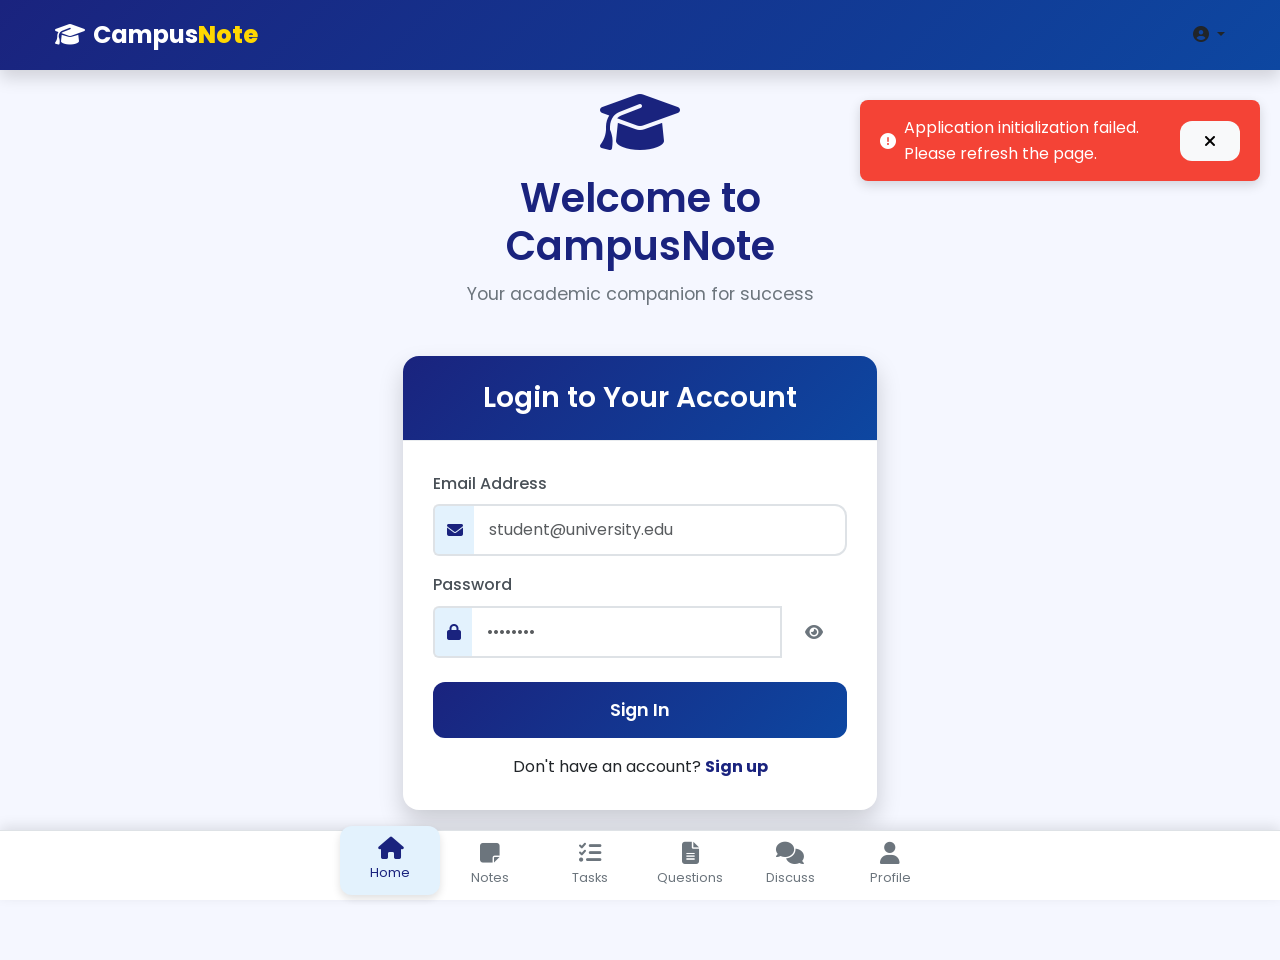
==== commit ecbda543: "Add files via upload" ====
--- a/index.html
+++ b/index.html
@@ -4,8 +4,6 @@
     <meta charset="UTF-8">
     <meta name="viewport" content="width=device-width, initial-scale=1.0">
     <title>CampusNote - Academic Companion</title>
-    <link href="https://cdn.jsdelivr.net/npm/bootstrap@5.3.0/dist/css/bootstrap.min.css" rel="stylesheet">
-    <link rel="stylesheet" href="https://cdnjs.cloudflare.com/ajax/libs/font-awesome/6.4.0/css/all.min.css">
     <!-- PWA Meta Tags -->
     <meta name="application-name" content="CampusNote">
     <meta name="apple-mobile-web-app-capable" content="yes">
@@ -14,8 +12,9 @@
     <meta name="description" content="Your academic companion for notes, assignments, and past questions">
     <meta name="format-detection" content="telephone=no">
     <meta name="mobile-web-app-capable" content="yes">
-    <meta name="msapplication-TileColor" content="#4361ee">
+    <meta name="msapplication-TileColor" content="#1a237e">
     <meta name="msapplication-tap-highlight" content="no">
+    <meta name="theme-color" content="#1a237e">
 
     <!-- Apple Touch Icons -->
     <link rel="apple-touch-icon" href="icon-192.png">
@@ -23,1580 +22,29 @@
     <link rel="apple-touch-icon" sizes="180x180" href="icon-192.png">
     <link rel="apple-touch-icon" sizes="167x167" href="icon-192.png">
 
-    <!-- Splash Screens for iOS -->
-    <link rel="apple-touch-startup-image" href="splash-640x1136.png" media="(device-width: 320px) and (device-height: 568px) and (-webkit-device-pixel-ratio: 2) and (orientation: portrait)">
-    <link rel="apple-touch-startup-image" href="splash-750x1334.png" media="(device-width: 375px) and (device-height: 667px) and (-webkit-device-pixel-ratio: 2) and (orientation: portrait)">
-    <link rel="apple-touch-startup-image" href="splash-1242x2208.png" media="(device-width: 414px) and (device-height: 736px) and (-webkit-device-pixel-ratio: 3) and (orientation: portrait)">
-
-    <!-- Theme Color for Different Browsers -->
-    <meta name="theme-color" content="#4361ee" media="(prefers-color-scheme: light)">
-    <meta name="theme-color" content="#3a0ca3" media="(prefers-color-scheme: dark)">
-    <script src="https://cdn.jsdelivr.net/npm/@supabase/supabase-js@2"></script>
-    <style>
-        :root {
-            --primary-color: #4361ee;
-            --secondary-color: #3a0ca3;
-            --accent-color: #4cc9f0;
-            --light-color: #f8f9fa;
-            --dark-color: #212529;
-            --success-color: #4bb543;
-            --warning-color: #ffcc00;
-            --danger-color: #dc3545;
-        }
-        
-        * {
-            margin: 0;
-            padding: 0;
-            box-sizing: border-box;
-        }
-        
-        body {
-            font-family: 'Poppins', sans-serif;
-            background-color: #f5f7fb;
-            color: #333;
-            padding-bottom: 80px;
-            padding-top: 60px;
-            -webkit-tap-highlight-color: transparent;
-            -webkit-touch-callout: none;
-            -webkit-user-select: none;
-            user-select: none;
-        }
-
-        /* Mobile-first responsive design */
-        .section {
-            padding: 15px;
-            width: 100%;
-            box-sizing: border-box;
-            display: none;
-            animation: fadeIn 0.3s ease;
-        }
-        
-        .section.active {
-            display: block;
-        }
-        
-        @keyframes fadeIn {
-            from { opacity: 0; transform: translateY(10px); }
-            to { opacity: 1; transform: translateY(0); }
-        }
-
-        /* Responsive List Items */
-        .list-item {
-            background: white;
-            border-radius: 12px;
-            padding: 16px;
-            margin-bottom: 12px;
-            transition: all 0.3s ease;
-            width: 100%;
-            box-sizing: border-box;
-            box-shadow: 0 2px 8px rgba(0,0,0,0.05);
-        }
-
-        .list-item:hover {
-            box-shadow: 0 4px 12px rgba(0,0,0,0.1);
-            transform: translateY(-2px);
-        }
-
-        .list-item-title {
-            font-weight: 600;
-            font-size: 1.1rem;
-            color: #212529;
-            margin-bottom: 8px;
-            word-break: break-word;
-        }
-
-        .list-item-meta {
-            font-size: 0.9rem;
-            color: #6c757d;
-            margin-bottom: 12px;
-        }
-
-        /* Responsive File Attachments */
-        .file-attachment {
-            background: #f8f9fa;
-            border-radius: 8px;
-            padding: 12px;
-            margin-top: 12px;
-            display: flex;
-            flex-wrap: wrap;
-            align-items: center;
-            gap: 10px;
-        }
-
-        .file-name {
-            font-weight: 500;
-            color: #495057;
-            flex: 1;
-            min-width: 120px;
-            word-break: break-word;
-        }
-
-        .file-actions {
-            display: flex;
-            gap: 8px;
-            flex-wrap: wrap;
-        }
-
-        /* Responsive Buttons */
-        .btn {
-            white-space: nowrap;
-            border-radius: 10px;
-            font-weight: 500;
-            padding: 10px 16px;
-            transition: all 0.2s ease;
-        }
-
-        .btn-sm {
-            padding: 8px 12px;
-            font-size: 0.875rem;
-        }
-
-        /* Responsive Grid for Items */
-        @media (max-width: 576px) {
-            .section {
-                padding: 12px 10px;
-            }
-            
-            .list-item {
-                padding: 14px;
-                margin-bottom: 10px;
-            }
-            
-            .list-item-title {
-                font-size: 1rem;
-            }
-            
-            .file-attachment {
-                flex-direction: column;
-                align-items: flex-start;
-                gap: 8px;
-            }
-            
-            .file-actions {
-                width: 100%;
-                justify-content: flex-start;
-            }
-            
-            .modal-dialog {
-                margin: 10px;
-            }
-        }
-
-        /* Tablet Styles */
-        @media (min-width: 577px) and (max-width: 768px) {
-            .section {
-                padding: 20px;
-            }
-            
-            .list-item {
-                padding: 16px;
-            }
-        }
-
-        /* Desktop Styles */
-        @media (min-width: 769px) {
-            .section {
-                padding: 30px;
-                max-width: 800px;
-                margin: 0 auto;
-            }
-            
-            .list-item {
-                padding: 20px;
-            }
-        }
-
-        /* Empty State Responsive */
-        .empty-state {
-            text-align: center;
-            padding: 40px 20px;
-            color: #6c757d;
-        }
-
-        .empty-state i {
-            font-size: 3rem;
-            margin-bottom: 16px;
-            color: #dee2e6;
-        }
-
-        /* Modal Responsive */
-        @media (max-width: 576px) {
-            .modal-content {
-                margin: 10px;
-                border-radius: 12px;
-            }
-            
-            .modal-header, 
-            .modal-body, 
-            .modal-footer {
-                padding: 15px;
-            }
-        }
-
-        /* File Preview Responsive */
-        .file-preview-container {
-            margin-top: 10px;
-        }
-
-        .file-preview-item {
-            background: #f8f9fa;
-            border-radius: 8px;
-            padding: 10px;
-            margin-bottom: 8px;
-        }
-
-        /* Ensure forms are responsive */
-        .form-control {
-            width: 100%;
-            box-sizing: border-box;
-            border-radius: 10px;
-            padding: 12px 15px;
-        }
-
-        /* Responsive action buttons in list items */
-        .list-item-actions {
-            display: flex;
-            gap: 8px;
-            flex-wrap: wrap;
-            margin-top: 12px;
-        }
-
-        @media (max-width: 576px) {
-            .list-item-actions {
-                justify-content: space-between;
-            }
-            
-            .list-item-actions .btn {
-                flex: 1;
-                min-width: 120px;
-                text-align: center;
-            }
-        }
-                
-        /* Top Navigation - Mobile Optimized */
-        .navbar {
-            background: linear-gradient(135deg, var(--primary-color), var(--secondary-color));
-            box-shadow: 0 2px 10px rgba(0, 0, 0, 0.1);
-            padding: 12px 0;
-            height: 60px;
-        }
-        
-        .navbar-brand {
-            font-weight: 700;
-            font-size: 1.3rem;
-        }
-        
-        .navbar-brand i {
-            color: var(--accent-color);
-        }
-        
-        /* Bottom Navigation - Mobile Optimized */
-        .bottom-nav {
-            position: fixed;
-            bottom: 0;
-            left: 0;
-            right: 0;
-            background: white;
-            border-top: 1px solid #e0e0e0;
-            z-index: 1000;
-            padding: 8px 0;
-            box-shadow: 0 -2px 10px rgba(0, 0, 0, 0.1);
-            height: 70px;
-        }
-        
-        .bottom-nav-content {
-            display: flex;
-            justify-content: space-around;
-            align-items: center;
-            width: 100%;
-            height: 100%;
-        }
-        
-        .bottom-nav-item {
-            background: none;
-            border: none;
-            display: flex;
-            flex-direction: column;
-            align-items: center;
-            font-size: 0.7rem;
-            color: #6c757d;
-            padding: 5px 8px;
-            flex: 1;
-            transition: all 0.3s ease;
-            border-radius: 10px;
-            height: 100%;
-            justify-content: center;
-        }
-        
-        .bottom-nav-item.active {
-            color: var(--primary-color);
-            background-color: rgba(67, 97, 238, 0.1);
-        }
-        
-        .bottom-nav-item i {
-            font-size: 1.3rem;
-            margin-bottom: 4px;
-        }
-        
-        /* Hero Section - Mobile Optimized */
-        .hero-section {
-            background: linear-gradient(135deg, var(--primary-color), var(--secondary-color));
-            color: white;
-            padding: 25px 20px;
-            border-radius: 15px;
-            margin-bottom: 25px;
-            text-align: center;
-        }
-        
-        /* User menu styling */
-        #userMenu .nav-link {
-            padding: 0.5rem;
-            border-radius: 50%;
-            width: 40px;
-            height: 40px;
-            display: flex;
-            align-items: center;
-            justify-content: center;
-            transition: all 0.3s ease;
-        }
-
-        #userMenu .nav-link:hover {
-            background-color: rgba(255, 255, 255, 0.1);
-        }
-
-        #userMenu .dropdown-toggle::after {
-            display: none;
-        }
-
-        #userMenu .fa-user,
-        #userMenu .fa-user-circle {
-            font-size: 1.2rem;
-        }
-
-        /* Dropdown menu styling */
-        .dropdown-header {
-            font-weight: 600;
-            color: #495057;
-        }
-
-        .dropdown-item {
-            padding: 0.5rem 1rem;
-        }
-
-        .dropdown-item i {
-            width: 16px;
-            text-align: center;
-        }
-        
-        /* Cards - Mobile Optimized */
-        .card {
-            border: none;
-            border-radius: 12px;
-            box-shadow: 0 4px 12px rgba(0, 0, 0, 0.05);
-            margin-bottom: 20px;
-            overflow: hidden;
-        }
-        
-        .card-header {
-            background: white;
-            border-bottom: 1px solid #eaeaea;
-            font-weight: 600;
-            padding: 15px 20px;
-        }
-        
-        .card-body {
-            padding: 20px;
-        }
-        
-        /* Feature Icons */
-        .feature-icon {
-            width: 60px;
-            height: 60px;
-            background: rgba(67, 97, 238, 0.1);
-            border-radius: 50%;
-            display: flex;
-            align-items: center;
-            justify-content: center;
-            margin: 0 auto 15px;
-            color: var(--primary-color);
-            font-size: 1.5rem;
-        }
-        
-        /* Buttons */
-        .btn-primary {
-            background: var(--primary-color);
-            border-color: var(--primary-color);
-        }
-        
-        /* Auth Forms */
-        .auth-container {
-            max-width: 400px;
-            margin: 0 auto;
-            background: white;
-            padding: 25px;
-            border-radius: 15px;
-            box-shadow: 0 5px 15px rgba(0, 0, 0, 0.05);
-        }
-        
-        /* User Avatar */
-        .user-avatar {
-            width: 40px;
-            height: 40px;
-            border-radius: 50%;
-            background: var(--primary-color);
-            color: white;
-            display: flex;
-            align-items: center;
-            justify-content: center;
-            font-weight: 600;
-            font-size: 0.9rem;
-        }
-        
-        /* Loading Spinner */
-        .loading-spinner {
-            display: flex;
-            justify-content: center;
-            padding: 30px;
-        }
-        
-        /* Chat Styles - WhatsApp-like - Mobile Optimized */
-        .chat-container {
-            display: flex;
-            height: calc(100vh - 140px);
-            background: white;
-            border-radius: 12px;
-            overflow: hidden;
-            box-shadow: 0 4px 12px rgba(0, 0, 0, 0.05);
-        }
-        
-        .chat-sidebar {
-            width: 100%;
-            display: flex;
-            flex-direction: column;
-        }
-        
-        .chat-sidebar-header {
-            padding: 15px;
-            border-bottom: 1px solid #eaeaea;
-            background: #f8f9fa;
-        }
-        
-        .chat-list {
-            flex: 1;
-            overflow-y: auto;
-        }
-        
-        .chat-item {
-            display: flex;
-            align-items: center;
-            padding: 12px 15px;
-            border-bottom: 1px solid #f0f0f0;
-            cursor: pointer;
-            transition: background-color 0.2s ease;
-        }
-        
-        .chat-item:hover {
-            background-color: #f8f9fa;
-        }
-        
-        .chat-item.active {
-            background-color: rgba(67, 97, 238, 0.1);
-        }
-        
-        .chat-avatar {
-            width: 50px;
-            height: 50px;
-            border-radius: 50%;
-            background: var(--primary-color);
-            color: white;
-            display: flex;
-            align-items: center;
-            justify-content: center;
-            font-weight: 600;
-            margin-right: 12px;
-        }
-        
-        .chat-info {
-            flex: 1;
-        }
-        
-        .chat-name {
-            font-weight: 600;
-            margin-bottom: 4px;
-        }
-        
-        .chat-preview {
-            font-size: 0.8rem;
-            color: #6c757d;
-            white-space: nowrap;
-            overflow: hidden;
-            text-overflow: ellipsis;
-        }
-        
-        .chat-meta {
-            text-align: right;
-            font-size: 0.7rem;
-            color: #6c757d;
-        }
-        
-        .chat-main {
-            flex: 1;
-            display: flex;
-            flex-direction: column;
-            position: fixed;
-            top: 60px;
-            left: 0;
-            right: 0;
-            bottom: 70px;
-            z-index: 1050;
-            background: white;
-            border-radius: 0;
-            display: none;
-        }
-        
-        .chat-main.active {
-            display: flex;
-        }
-        
-        .chat-header {
-            padding: 15px;
-            border-bottom: 1px solid #eaeaea;
-            background: #f8f9fa;
-            display: flex;
-            align-items: center;
-        }
-        
-        .chat-messages {
-            flex: 1;
-            overflow-y: auto;
-            padding: 15px;
-            background: #f0f2f5;
-        }
-        
-        .message {
-            display: flex;
-            margin-bottom: 15px;
-            position: relative;
-        }
-        
-        .own-message {
-            justify-content: flex-end;
-        }
-        
-        .other-message {
-            justify-content: flex-start;
-        }
-        
-        .message-content {
-            max-width: 70%;
-            padding: 8px 12px;
-            border-radius: 7.5px;
-            word-wrap: break-word;
-            position: relative;
-        }
-        
-        .own-message .message-content {
-            background: #dcf8c6;
-            color: #000;
-            border-top-right-radius: 0;
-        }
-        
-        .other-message .message-content {
-            background: white;
-            color: #333;
-            border-top-left-radius: 0;
-        }
-        
-        .message-time {
-            font-size: 0.7rem;
-            color: #6c757d;
-            text-align: right;
-            margin-top: 3px;
-        }
-        
-        .message-date {
-            text-align: center;
-            margin: 15px 0;
-            font-size: 0.8rem;
-            color: #6c757d;
-        }
-        
-        .chat-input-area {
-            padding: 15px;
-            border-top: 1px solid #eaeaea;
-            background: white;
-        }
-        
-        .chat-input-container {
-            display: flex;
-            align-items: flex-end;
-            gap: 10px;
-        }
-        
-        .chat-input {
-            flex: 1;
-            border: 1px solid #e0e0e0;
-            border-radius: 20px;
-            padding: 10px 15px;
-            resize: none;
-            max-height: 100px;
-            min-height: 40px;
-            font-family: inherit;
-        }
-        
-        .chat-input:focus {
-            outline: none;
-            border-color: var(--primary-color);
-        }
-        
-        .chat-send-btn {
-            background: var(--primary-color);
-            color: white;
-            border: none;
-            border-radius: 50%;
-            width: 40px;
-            height: 40px;
-            display: flex;
-            align-items: center;
-            justify-content: center;
-            transition: all 0.3s ease;
-        }
-        
-        .chat-send-btn:hover {
-            background: var(--secondary-color);
-        }
-        
-        .chat-send-btn:disabled {
-            background: #6c757d;
-            cursor: not-allowed;
-        }
-        
-        .user-status {
-            width: 10px;
-            height: 10px;
-            border-radius: 50%;
-            background: #ccc;
-            margin-left: auto;
-        }
-        
-        .user-status.online {
-            background: var(--success-color);
-        }
-        
-        /* File Upload Styles */
-        .file-upload-area {
-            border: 2px dashed #dee2e6;
-            border-radius: 8px;
-            padding: 20px;
-            text-align: center;
-            background: #f8f9fa;
-            cursor: pointer;
-            transition: all 0.3s ease;
-            margin-bottom: 15px;
-        }
-        
-        .file-upload-area:hover {
-            border-color: var(--primary-color);
-            background: #e9ecef;
-        }
-        
-        .file-upload-area i {
-            font-size: 2rem;
-            color: #6c757d;
-            margin-bottom: 10px;
-        }
-        
-        .file-input {
-            display: none;
-        }
-        
-        .file-preview {
-            margin-top: 10px;
-            padding: 10px;
-            background: white;
-            border-radius: 5px;
-            border: 1px solid #dee2e6;
-        }
-        
-        .file-preview-item {
-            display: flex;
-            justify-content: between;
-            align-items: center;
-            padding: 5px 0;
-        }
-        
-        .file-preview-item .file-name {
-            flex: 1;
-        }
-        
-        .file-preview-item .file-remove {
-            color: var(--danger-color);
-            cursor: pointer;
-        }
-        
-        /* Badges */
-        .badge {
-            border-radius: 20px;
-            padding: 5px 10px;
-            font-size: 0.7rem;
-        }
-        
-        /* Hide navbar toggler */
-        .navbar-toggler, .navbar-collapse {
-            display: none !important;
-        }
-        
-        .navbar-nav {
-            flex-direction: row !important;
-            align-items: center;
-        }
-
-        .empty-state {
-            text-align: center;
-            padding: 40px 20px;
-            color: #6c757d;
-        }
-
-        .empty-state i {
-            font-size: 3rem;
-            margin-bottom: 15px;
-            opacity: 0.5;
-        }
-
-        /* Real-time indicators */
-        .real-time-indicator {
-            display: inline-block;
-            width: 8px;
-            height: 8px;
-            background: var(--success-color);
-            border-radius: 50%;
-            margin-left: 5px;
-            animation: pulse 2s infinite;
-        }
-
-        @keyframes pulse {
-            0% { opacity: 1; }
-            50% { opacity: 0.5; }
-            100% { opacity: 1; }
-        }
-
-        .new-item-indicator {
-            background: var(--accent-color);
-            color: white;
-            padding: 2px 8px;
-            border-radius: 12px;
-            font-size: 0.7rem;
-            margin-left: 8px;
-            animation: slideIn 0.5s ease;
-        }
-
-        @keyframes slideIn {
-            from { transform: translateY(-10px); opacity: 0; }
-            to { transform: translateY(0); opacity: 1; }
-        }
-
-        /* Loading and Progress Indicators */
-        .progress-overlay {
-            position: fixed;
-            top: 0;
-            left: 0;
-            width: 100%;
-            height: 100%;
-            background: rgba(0, 0, 0, 0.5);
-            display: flex;
-            align-items: center;
-            justify-content: center;
-            z-index: 9999;
-        }
-
-        .progress-container {
-            background: white;
-            border-radius: 12px;
-            padding: 20px;
-            max-width: 400px;
-            width: 90%;
-            text-align: center;
-        }
-
-        .progress-text {
-            margin-top: 10px;
-            font-weight: 500;
-        }
-
-        .button-loading {
-            position: relative;
-            pointer-events: none;
-        }
-
-        .button-loading::after {
-            content: '';
-            position: absolute;
-            width: 16px;
-            height: 16px;
-            top: 0;
-            left: 0;
-            right: 0;
-            bottom: 0;
-            margin: auto;
-            border: 2px solid transparent;
-            border-top-color: #ffffff;
-            border-radius: 50%;
-            animation: button-loading-spinner 1s ease infinite;
-        }
-
-        @keyframes button-loading-spinner {
-            from {
-                transform: rotate(0turn);
-            }
-
-            to {
-                transform: rotate(1turn);
-            }
-        }
-
-        /* Profile Picture Upload */
-        .profile-picture-container {
-            position: relative;
-            display: inline-block;
-            margin-bottom: 20px;
-        }
-
-        .profile-picture {
-            width: 120px;
-            height: 120px;
-            border-radius: 50%;
-            object-fit: cover;
-            border: 3px solid var(--primary-color);
-        }
-
-        .profile-picture-upload {
-            position: absolute;
-            bottom: 5px;
-            right: 5px;
-            background: var(--primary-color);
-            color: white;
-            border-radius: 50%;
-            width: 36px;
-            height: 36px;
-            display: flex;
-            align-items: center;
-            justify-content: center;
-            cursor: pointer;
-            box-shadow: 0 2px 5px rgba(0, 0, 0, 0.2);
-        }
-
-        /* Search Bar Styles */
-        .search-container {
-            position: relative;
-            margin-bottom: 20px;
-        }
-
-        .search-input {
-            padding-right: 40px;
-        }
-
-        .search-icon {
-            position: absolute;
-            right: 12px;
-            top: 50%;
-            transform: translateY(-50%);
-            color: #6c757d;
-        }
-
-        .search-results {
-            position: absolute;
-            top: 100%;
-            left: 0;
-            right: 0;
-            background: white;
-            border: 1px solid #dee2e6;
-            border-radius: 8px;
-            box-shadow: 0 4px 12px rgba(0, 0, 0, 0.1);
-            max-height: 300px;
-            overflow-y: auto;
-            z-index: 1000;
-            display: none;
-        }
-
-        .search-result-item {
-            padding: 12px 15px;
-            border-bottom: 1px solid #f0f0f0;
-            cursor: pointer;
-            transition: background-color 0.2s ease;
-        }
-
-        .search-result-item:hover {
-            background-color: #f8f9fa;
-        }
-
-        .search-result-item:last-child {
-            border-bottom: none;
-        }
-
-        .search-result-title {
-            font-weight: 600;
-            margin-bottom: 4px;
-        }
-
-        .search-result-meta {
-            font-size: 0.8rem;
-            color: #6c757d;
-        }
-
-        /* Contribution Badges */
-        .contribution-badges {
-            display: flex;
-            flex-wrap: wrap;
-            gap: 8px;
-            margin-top: 15px;
-            justify-content: center;
-        }
-
-        .contribution-badge {
-            background: linear-gradient(135deg, var(--primary-color), var(--secondary-color));
-            color: white;
-            padding: 6px 12px;
-            border-radius: 20px;
-            font-size: 0.8rem;
-            font-weight: 500;
-            display: flex;
-            align-items: center;
-            gap: 5px;
-        }
-
-        .badge-level-1 { background: linear-gradient(135deg, #6c757d, #495057); }
-        .badge-level-2 { background: linear-gradient(135deg, #28a745, #20c997); }
-        .badge-level-3 { background: linear-gradient(135deg, #ffc107, #fd7e14); }
-        .badge-level-4 { background: linear-gradient(135deg, #dc3545, #e83e8c); }
-        .badge-level-5 { background: linear-gradient(135deg, #6f42c1, #e83e8c); }
-
-        /* File Preview Modal */
-        .file-preview-modal .modal-dialog {
-            max-width: 95%;
-            height: 95vh;
-        }
-
-        .file-preview-modal .modal-content {
-            height: 100%;
-        }
-
-        .file-preview-modal .modal-body {
-            height: calc(100% - 120px);
-            padding: 0;
-            display: flex;
-            align-items: center;
-            justify-content: center;
-        }
-
-        .file-preview-content {
-            width: 100%;
-            height: 100%;
-            display: flex;
-            align-items: center;
-            justify-content: center;
-        }
-
-        .file-preview-content iframe,
-        .file-preview-content img {
-            max-width: 100%;
-            max-height: 100%;
-            border: none;
-        }
-
-        .file-preview-content .unsupported-file {
-            text-align: center;
-            padding: 40px;
-        }
-        
-        .user-link {
-            color: var(--primary-color);
-            cursor: pointer;
-            text-decoration: none;
-            font-weight: 500;
-        }
-        
-        .user-link:hover {
-            text-decoration: underline;
-        }
-        
-        .note-description {
-            border-left: 3px solid var(--primary-color);
-        }
-        
-        .user-initials {
-            width: 120px;
-            height: 120px;
-            border-radius: 50%;
-            display: flex;
-            align-items: center;
-            justify-content: center;
-            color: white;
-            font-weight: bold;
-            font-size: 2rem;
-            margin: 0 auto;
-        }
-        
-        /* Community Users Styles */
-        .community-user-card {
-            border-radius: 12px;
-            padding: 16px;
-            margin-bottom: 16px;
-            background: white;
-            transition: all 0.3s ease;
-            box-shadow: 0 2px 8px rgba(0,0,0,0.05);
-        }
-
-        .community-user-card:hover {
-            box-shadow: 0 4px 12px rgba(0,0,0,0.1);
-            transform: translateY(-2px);
-        }
-
-        .user-card-header {
-            display: flex;
-            align-items: center;
-            margin-bottom: 12px;
-        }
-
-        .user-avatar {
-            width: 50px;
-            height: 50px;
-            border-radius: 50%;
-            overflow: hidden;
-            margin-right: 12px;
-            background: #4361ee;
-            display: flex;
-            align-items: center;
-            justify-content: center;
-            color: white;
-            font-weight: bold;
-        }
-
-        .user-avatar img {
-            width: 100%;
-            height: 100%;
-            object-fit: cover;
-        }
-
-        .user-initials-small {
-            font-size: 14px;
-        }
-
-        .user-info {
-            flex: 1;
-        }
-
-        .user-name {
-            margin: 0;
-            font-weight: 600;
-            color: #333;
-        }
-
-        .user-meta {
-            margin: 0;
-            font-size: 12px;
-            color: #666;
-        }
-
-        .user-achievements {
-            display: flex;
-            justify-content: space-between;
-            align-items: center;
-            margin-bottom: 12px;
-        }
-
-        .achievement-badge-small {
-            display: flex;
-            align-items: center;
-            padding: 6px 12px;
-            border-radius: 20px;
-            font-size: 12px;
-            font-weight: 600;
-        }
-
-        .achievement-badge-small.badge-new {
-            background: #e3f2fd;
-            color: #1976d2;
-        }
-
-        .achievement-badge-small.badge-active {
-            background: #e8f5e8;
-            color: #2e7d32;
-        }
-
-        .achievement-badge-small.badge-pro {
-            background: #fff3e0;
-            color: #f57c00;
-        }
-
-        .achievement-badge-small.badge-expert {
-            background: #f3e5f5;
-            color: #7b1fa2;
-        }
-
-        .achievement-badge-small.badge-master {
-            background: #fff8e1;
-            color: #ff8f00;
-        }
-
-        .achievement-badge-small i {
-            margin-right: 4px;
-        }
-
-        .user-stats {
-            display: flex;
-            gap: 12px;
-        }
-
-        .stat {
-            display: flex;
-            align-items: center;
-            font-size: 12px;
-            color: #666;
-        }
-
-        .stat i {
-            margin-right: 4px;
-        }
-
-        .user-actions {
-            text-align: center;
-        }
-
-        /* Achievement Badges */
-        .achievement-badge {
-            display: flex;
-            align-items: center;
-            padding: 16px;
-            border-radius: 12px;
-            margin-bottom: 12px;
-            background: linear-gradient(135deg, #667eea 0%, #764ba2 100%);
-            color: white;
-        }
-
-        .achievement-badge.badge-level-1 {
-            background: linear-gradient(135deg, #667eea 0%, #764ba2 100%);
-        }
-
-        .achievement-badge.badge-level-2 {
-            background: linear-gradient(135deg, #f093fb 0%, #f5576c 100%);
-        }
-
-        .achievement-badge.badge-level-3 {
-            background: linear-gradient(135deg, #4facfe 0%, #00f2fe 100%);
-        }
-
-        .achievement-badge.badge-level-4 {
-            background: linear-gradient(135deg, #43e97b 0%, #38f9d7 100%);
-        }
-
-        .achievement-badge.badge-level-5 {
-            background: linear-gradient(135deg, #fa709a 0%, #fee140 100%);
-        }
-
-        .badge-icon {
-            font-size: 24px;
-            margin-right: 12px;
-        }
-
-        .badge-info h6 {
-            margin: 0 0 4px 0;
-            font-weight: 600;
-        }
-
-        .badge-info p {
-            margin: 0;
-            font-size: 14px;
-            opacity: 0.9;
-        }
-
-        /* Voice Note Styles */
-        .voice-note-message .message-content {
-            max-width: 300px;
-        }
-
-        .voice-note-player {
-            display: flex;
-            align-items: center;
-            gap: 12px;
-            padding: 12px;
-            background: #f8f9fa;
-            border-radius: 12px;
-        }
-
-        .voice-note-audio {
-            flex: 1;
-            height: 40px;
-        }
-
-        .voice-note-duration {
-            font-size: 12px;
-            color: #666;
-            font-weight: 600;
-        }
-
-        /* Recording Modal Styles */
-        .recording-indicator {
-            display: flex;
-            align-items: center;
-            justify-content: center;
-            margin: 20px 0;
-        }
-
-        .recording-pulse {
-            width: 80px;
-            height: 80px;
-            border-radius: 50%;
-            background: #dc3545;
-            animation: pulse 1.5s infinite;
-        }
-
-        @keyframes pulse {
-            0% {
-                transform: scale(0.95);
-                box-shadow: 0 0 0 0 rgba(220, 53, 69, 0.7);
-            }
-            70% {
-                transform: scale(1);
-                box-shadow: 0 0 0 20px rgba(220, 53, 69, 0);
-            }
-            100% {
-                transform: scale(0.95);
-                box-shadow: 0 0 0 0 rgba(220, 53, 69, 0);
-            }
-        }
-
-        .recording-timer {
-            font-size: 24px;
-            font-weight: bold;
-            text-align: center;
-            margin: 20px 0;
-            color: #dc3545;
-        }
-
-        /* Profile Picture Styles */
-        .profile-picture-container {
-            position: relative;
-            width: 120px;
-            height: 120px;
-            margin: 0 auto 20px;
-        }
-
-        .profile-picture {
-            width: 100%;
-            height: 100%;
-            border-radius: 50%;
-            object-fit: cover;
-            border: 4px solid #4361ee;
-        }
-
-        .user-initials {
-            width: 100%;
-            height: 100%;
-            border-radius: 50%;
-            display: flex;
-            align-items: center;
-            justify-content: center;
-            background: #4361ee;
-            color: white;
-            font-size: 36px;
-            font-weight: bold;
-            border: 4px solid #4361ee;
-        }
-        
-        /* Community Section */
-        .community-section {
-            background: linear-gradient(135deg, #667eea 0%, #764ba2 100%);
-            color: white;
-            padding: 20px;
-            border-radius: 15px;
-            margin-bottom: 20px;
-            text-align: center;
-        }
-        
-        /* Voice Note Button */
-        .voice-note-btn {
-            background: var(--accent-color);
-            color: white;
-            border: none;
-            border-radius: 50%;
-            width: 40px;
-            height: 40px;
-            display: flex;
-            align-items: center;
-            justify-content: center;
-            transition: all 0.3s ease;
-        }
-        
-        .voice-note-btn:hover {
-            background: var(--primary-color);
-        }
-        
-        .voice-note-btn:disabled {
-            background: #6c757d;
-            cursor: not-allowed;
-        }
-        /* Enhanced profile picture styles */
-.user-avatar img {
-    width: 100%;
-    height: 100%;
-    border-radius: 50%;
-    object-fit: cover;
-}
-
-.chat-avatar img {
-    width: 100%;
-    height: 100%;
-    border-radius: 50%;
-    object-fit: cover;
-}
-
-/* Ensure proper sizing for different avatar contexts */
-.chat-avatar {
-    width: 50px;
-    height: 50px;
-    border-radius: 50%;
-    background: var(--primary-color);
-    color: white;
-    display: flex;
-    align-items: center;
-    justify-content: center;
-    font-weight: 600;
-    margin-right: 12px;
-    flex-shrink: 0;
-    overflow: hidden;
-}
-
-.user-avatar {
-    border-radius: 50%;
-    background: var(--primary-color);
-    color: white;
-    display: flex;
-    align-items: center;
-    justify-content: center;
-    font-weight: 600;
-    overflow: hidden;
-}
-
-/* Small avatars for list items */
-.avatar-sm {
-    width: 32px;
-    height: 32px;
-    font-size: 0.8rem;
-}
-
-/* Medium avatars for chat headers */
-.avatar-md {
-    width: 40px;
-    height: 40px;
-    font-size: 1rem;
-}
-
-/* Large avatars for profile pages */
-.avatar-lg {
-    width: 120px;
-    height: 120px;
-    font-size: 2rem;
-}
-/* Voice Note Player Styles */
-.voice-note-player {
-    display: flex;
-    align-items: center;
-    gap: 12px;
-    padding: 12px;
-    background: #f8f9fa;
-    border-radius: 12px;
-    min-width: 200px;
-}
-
-.voice-note-audio {
-    flex: 1;
-    height: 40px;
-    border-radius: 20px;
-    background: white;
-}
-
-.voice-note-audio::-webkit-media-controls-panel {
-    background: white;
-}
-
-.voice-note-duration {
-    font-size: 12px;
-    color: #666;
-    font-weight: 600;
-    min-width: 40px;
-    text-align: center;
-}
-
-/* Recording Modal Styles */
-.recording-indicator {
-    display: flex;
-    align-items: center;
-    justify-content: center;
-    margin: 20px 0;
-}
-
-.recording-pulse {
-    width: 80px;
-    height: 80px;
-    border-radius: 50%;
-    background: #dc3545;
-    animation: pulse 1.5s infinite;
-}
-
-@keyframes pulse {
-    0% {
-        transform: scale(0.95);
-        box-shadow: 0 0 0 0 rgba(220, 53, 69, 0.7);
-    }
-    70% {
-        transform: scale(1);
-        box-shadow: 0 0 0 20px rgba(220, 53, 69, 0);
-    }
-    100% {
-        transform: scale(0.95);
-        box-shadow: 0 0 0 0 rgba(220, 53, 69, 0);
-    }
-}
-
-.recording-timer {
-    font-size: 24px;
-    font-weight: bold;
-    text-align: center;
-    margin: 20px 0;
-    color: #dc3545;
-}
-
-/* Mobile-specific improvements */
-@media (max-width: 576px) {
-    .hero-section h1 {
-        font-size: 1.8rem;
-    }
-    
-    .hero-section p {
-        font-size: 1rem;
-    }
-    
-    .card-body {
-        padding: 15px;
-    }
-    
-    .modal-body {
-        padding: 15px;
-    }
-    
-    .btn {
-        padding: 10px 14px;
-    }
-    
-    .navbar-brand {
-        font-size: 1.2rem;
-    }
-    
-    .bottom-nav-item i {
-        font-size: 1.2rem;
-    }
-    
-    .feature-icon {
-        width: 50px;
-        height: 50px;
-        font-size: 1.3rem;
-    }
-}
-
-/* Touch-friendly improvements */
-.btn, .bottom-nav-item, .list-item, .chat-item {
-    cursor: pointer;
-    -webkit-tap-highlight-color: transparent;
-}
-
-/* Improved scrolling */
-.chat-messages, .chat-list {
-    -webkit-overflow-scrolling: touch;
-    scroll-behavior: smooth;
-}
-
-/* Remove focus outlines for mobile */
-button:focus, a:focus {
-    outline: none;
-}
-
-/* Improved form elements for mobile */
-.form-control, .form-select {
-    font-size: 16px; /* Prevents zoom on iOS */
-}
-
-/* Mobile-optimized modals */
-@media (max-width: 576px) {
-    .modal-dialog {
-        margin: 0;
-        max-height: 100vh;
-        display: flex;
-        align-items: center;
-    }
-    
-    .modal-content {
-        border-radius: 0;
-        min-height: 100vh;
-    }
-}
-
-/* Improved transitions for mobile */
-.section, .modal, .list-item {
-    transition: all 0.3s ease;
-}
-
-/* Mobile-specific chat improvements */
-@media (max-width: 768px) {
-    .chat-sidebar {
-        width: 100%;
-    }
-    
-    .chat-main {
-        display: none;
-        width: 100%;
-        position: fixed;
-        top: 60px;
-        left: 0;
-        right: 0;
-        bottom: 70px;
-        z-index: 1050;
-        background: white;
-        border-radius: 0;
-    }
-    
-    .chat-main.active {
-        display: flex;
-    }
-    
-    .chat-container {
-        height: calc(100vh - 130px);
-    }
-    
-    .chat-messages {
-        height: calc(100vh - 130px);
-    }
-}
-    </style>
+    <!-- CSS -->
+    <link rel="stylesheet" href="https://cdn.jsdelivr.net/npm/bootstrap@5.3.0/dist/css/bootstrap.min.css">
+    <link rel="stylesheet" href="https://cdnjs.cloudflare.com/ajax/libs/font-awesome/6.4.0/css/all.min.css">
+    <link href="https://fonts.googleapis.com/css2?family=Poppins:wght@300;400;500;600;700&family=Roboto:wght@400;500;700&display=swap" rel="stylesheet">
+    <link rel="stylesheet" href="style.css">
 </head>
 <body>
     <!-- Top Navigation -->
     <nav class="navbar navbar-expand-lg navbar-dark fixed-top">
         <div class="container">
             <a class="navbar-brand" href="#">
-                <i class="fas fa-book me-2"></i>CampusNote <span class="real-time-indicator"></span>
+                <i class="fas fa-graduation-cap me-2"></i>Campus<span class="brand-highlight">Note</span>
+                <span class="real-time-indicator"></span>
             </a>
             <div class="nav-item dropdown" id="userMenu">
                 <a class="nav-link dropdown-toggle" href="#" role="button" data-bs-toggle="dropdown" aria-expanded="false">
-                    <i class="fas fa-user" id="userIcon"></i>
+                    <i class="fas fa-user-circle" id="userIcon"></i>
                 </a>
                 <ul class="dropdown-menu dropdown-menu-end" id="userDropdownMenu">
-                    <!-- Unauthenticated state -->
                     <div id="unauthenticatedMenu">
                         <li><a class="dropdown-item" href="#" id="dropdownLoginBtn"><i class="fas fa-sign-in-alt me-2"></i>Login</a></li>
                         <li><a class="dropdown-item" href="#" id="dropdownSignupBtn"><i class="fas fa-user-plus me-2"></i>Sign Up</a></li>
                     </div>
-                    
-                    <!-- Authenticated state -->
                     <div id="authenticatedMenu" style="display: none;">
                         <li><span class="dropdown-header"><i class="fas fa-user me-2"></i><span id="dropdownUserName">User</span></span></li>
                         <li><hr class="dropdown-divider"></li>
@@ -1610,133 +58,207 @@
     </nav>
 
     <!-- Main Content -->
-    <div class="container-fluid mt-4">
+    <div class="container-fluid main-container">
         <!-- Authentication Section -->
         <div id="auth-section" class="section active">
             <div class="container">
-                <div class="auth-container" id="loginForm">
-                    <h3 class="text-center mb-4">Login to CampusNote</h3>
-                    <form id="loginFormElement">
-                        <div class="mb-3">
-                            <label for="loginEmail" class="form-label">Email</label>
-                            <input type="email" class="form-control" id="loginEmail" required>
-                        </div>
-                        <div class="mb-3">
-                            <label for="loginPassword" class="form-label">Password</label>
-                            <input type="password" class="form-control" id="loginPassword" required>
-                        </div>
-                        <div class="d-grid">
-                            <button type="submit" class="btn btn-primary" id="loginBtn">
-                                <span id="loginBtnText">Login</span>
-                            </button>
-                        </div>
-                    </form>
-                    <div class="text-center mt-3">
-                        <p>Don't have an account? <a href="#" id="showSignupFromLogin">Sign up</a></p>
-                    </div>
-                    <div id="loginError" class="alert alert-danger mt-3" style="display: none;"></div>
-                </div>
-                
-                <div class="auth-container" id="signupForm" style="display: none;">
-                    <h3 class="text-center mb-4">Create Account</h3>
-                    <form id="signupFormElement">
-                        <div class="mb-3">
-                            <label for="signupName" class="form-label">Full Name</label>
-                            <input type="text" class="form-control" id="signupName" required>
-                        </div>
-                        <div class="mb-3">
-                            <label for="signupEmail" class="form-label">Email</label>
-                            <input type="email" class="form-control" id="signupEmail" required>
-                        </div>
-                        <div class="mb-3">
-                            <label for="signupPassword" class="form-label">Password</label>
-                            <input type="password" class="form-control" id="signupPassword" required minlength="6">
-                        </div>
-                        <div class="mb-3">
-                            <label for="signupLevel" class="form-label">Academic Level</label>
-                            <select class="form-select" id="signupLevel" required>
-                                <option value="">Select Level</option>
-                                <option value="100L">100 Level</option>
-                                <option value="200L">200 Level</option>
-                                <option value="300L">300 Level</option>
-                                <option value="400L">400 Level</option>
-                                <option value="500L">500 Level</option>
-                            </select>
-                        </div>
-                        <div class="mb-3">
-                            <label for="signupDepartment" class="form-label">Department</label>
-                            <input type="text" class="form-control" id="signupDepartment" required>
-                        </div>
-                        <div class="d-grid">
-                            <button type="submit" class="btn btn-primary" id="signupBtn">
-                                <span id="signupBtnText">Sign Up</span>
-                            </button>
-                        </div>
-                    </form>
-                    <div class="text-center mt-3">
-                        <p>Already have an account? <a href="#" id="showLoginFromSignup">Login</a></p>
-                    </div>
-                    <div id="signupError" class="alert alert-danger mt-3" style="display: none;"></div>
+                <div class="row justify-content-center">
+                    <div class="col-lg-5 col-md-7">
+                        <div class="auth-header text-center mb-5">
+                            <i class="fas fa-graduation-cap auth-logo"></i>
+                            <h1 class="auth-title">Welcome to CampusNote</h1>
+                            <p class="auth-subtitle">Your academic companion for success</p>
+                        </div>
+                        
+                        <div class="auth-card" id="loginForm">
+                            <div class="card-header">
+                                <h3>Login to Your Account</h3>
+                            </div>
+                            <div class="card-body">
+                                <form id="loginFormElement">
+                                    <div class="form-group mb-3">
+                                        <label for="loginEmail" class="form-label">Email Address</label>
+                                        <div class="input-group">
+                                            <span class="input-group-text"><i class="fas fa-envelope"></i></span>
+                                            <input type="email" class="form-control" id="loginEmail" placeholder="student@university.edu" required>
+                                        </div>
+                                    </div>
+                                    <div class="form-group mb-4">
+                                        <label for="loginPassword" class="form-label">Password</label>
+                                        <div class="input-group">
+                                            <span class="input-group-text"><i class="fas fa-lock"></i></span>
+                                            <input type="password" class="form-control" id="loginPassword" placeholder="••••••••" required>
+                                            <button class="btn btn-outline-secondary" type="button" id="togglePassword">
+                                                <i class="fas fa-eye"></i>
+                                            </button>
+                                        </div>
+                                    </div>
+                                    <div class="d-grid mb-3">
+                                        <button type="submit" class="btn btn-primary btn-lg" id="loginBtn">
+                                            <span id="loginBtnText">Sign In</span>
+                                        </button>
+                                    </div>
+                                    <div class="text-center">
+                                        <p class="mb-0">Don't have an account? <a href="#" id="showSignupFromLogin" class="text-primary fw-bold">Sign up</a></p>
+                                    </div>
+                                </form>
+                                <div id="loginError" class="alert alert-danger mt-3" style="display: none;"></div>
+                            </div>
+                        </div>
+                        
+                        <div class="auth-card" id="signupForm" style="display: none;">
+                            <div class="card-header">
+                                <h3>Create New Account</h3>
+                            </div>
+                            <div class="card-body">
+                                <form id="signupFormElement">
+                                    <div class="form-group mb-3">
+                                        <label for="signupName" class="form-label">Full Name</label>
+                                        <div class="input-group">
+                                            <span class="input-group-text"><i class="fas fa-user"></i></span>
+                                            <input type="text" class="form-control" id="signupName" placeholder="John Doe" required>
+                                        </div>
+                                    </div>
+                                    <div class="form-group mb-3">
+                                        <label for="signupEmail" class="form-label">Email Address</label>
+                                        <div class="input-group">
+                                            <span class="input-group-text"><i class="fas fa-envelope"></i></span>
+                                            <input type="email" class="form-control" id="signupEmail" placeholder="student@university.edu" required>
+                                        </div>
+                                    </div>
+                                    <div class="form-group mb-3">
+                                        <label for="signupPassword" class="form-label">Password</label>
+                                        <div class="input-group">
+                                            <span class="input-group-text"><i class="fas fa-lock"></i></span>
+                                            <input type="password" class="form-control" id="signupPassword" placeholder="••••••••" required minlength="6">
+                                            <button class="btn btn-outline-secondary" type="button" id="toggleSignupPassword">
+                                                <i class="fas fa-eye"></i>
+                                            </button>
+                                        </div>
+                                    </div>
+                                    <div class="row">
+                                        <div class="col-md-6 mb-3">
+                                            <label for="signupLevel" class="form-label">Academic Level</label>
+                                            <div class="input-group">
+                                                <span class="input-group-text"><i class="fas fa-graduation-cap"></i></span>
+                                                <select class="form-select" id="signupLevel" required>
+                                                    <option value="">Select Level</option>
+                                                    <option value="100L">100 Level</option>
+                                                    <option value="200L">200 Level</option>
+                                                    <option value="300L">300 Level</option>
+                                                    <option value="400L">400 Level</option>
+                                                    <option value="500L">500 Level</option>
+                                                </select>
+                                            </div>
+                                        </div>
+                                        <div class="col-md-6 mb-3">
+                                            <label for="signupDepartment" class="form-label">Department</label>
+                                            <div class="input-group">
+                                                <span class="input-group-text"><i class="fas fa-building"></i></span>
+                                                <input type="text" class="form-control" id="signupDepartment" placeholder="Computer Science" required>
+                                            </div>
+                                        </div>
+                                    </div>
+                                    <div class="d-grid mb-3">
+                                        <button type="submit" class="btn btn-primary btn-lg" id="signupBtn">
+                                            <span id="signupBtnText">Create Account</span>
+                                        </button>
+                                    </div>
+                                    <div class="text-center">
+                                        <p class="mb-0">Already have an account? <a href="#" id="showLoginFromSignup" class="text-primary fw-bold">Login</a></p>
+                                    </div>
+                                </form>
+                                <div id="signupError" class="alert alert-danger mt-3" style="display: none;"></div>
+                            </div>
+                        </div>
+                    </div>
                 </div>
             </div>
         </div>
 
         <!-- Dashboard Section -->
         <div id="dashboard" class="section">
-            <div class="hero-section">
-                <div class="container text-center">
-                    <h1 class="display-5 fw-bold">Welcome to CampusNote <span class="real-time-indicator"></span></h1>
-                    <p class="lead">Your academic companion for notes, assignments, and past questions</p>
-                    <p class="welcome-user" id="welcomeUser">Hello, Student!</p>
+            <div class="dashboard-hero">
+                <div class="container">
+                    <div class="row align-items-center">
+                        <div class="col-lg-8">
+                            <h1 class="hero-title">Welcome back, <span id="welcomeUser">Student</span>!</h1>
+                            <p class="hero-subtitle">Access your academic resources and connect with classmates</p>
+                            <div class="real-time-badge">
+                                <i class="fas fa-circle"></i> Live Updates
+                            </div>
+                        </div>
+                        <div class="col-lg-4 text-lg-end">
+                            <div class="hero-stats">
+                                <div class="stat-item">
+                                    <h3 id="dashboardNotesCount">0</h3>
+                                    <p>Notes</p>
+                                </div>
+                                <div class="stat-item">
+                                    <h3 id="dashboardAssignmentsCount">0</h3>
+                                    <p>Assignments</p>
+                                </div>
+                                <div class="stat-item">
+                                    <h3 id="dashboardQuestionsCount">0</h3>
+                                    <p>Questions</p>
+                                </div>
+                            </div>
+                        </div>
+                    </div>
                 </div>
             </div>
             
-            <div class="container">
+            <div class="container mt-5">
+                <h2 class="section-title mb-4">Quick Access</h2>
                 <div class="row">
-                    <div class="col-md-4 mb-4">
-                        <div class="card h-100 text-center">
-                            <div class="card-body">
-                                <div class="feature-icon">
-                                    <i class="fas fa-sticky-note"></i>
-                                </div>
-                                <h5 class="card-title">Lecture Notes</h5>
-                                <p class="card-text">Access and share summarized notes from your classes</p>
-                                <a href="#" class="btn btn-primary" data-section="notes">View Notes</a>
-                            </div>
-                        </div>
-                    </div>
-                    <div class="col-md-4 mb-4">
-                        <div class="card h-100 text-center">
-                            <div class="card-body">
-                                <div class="feature-icon">
-                                    <i class="fas fa-tasks"></i>
-                                </div>
-                                <h5 class="card-title">Assignments</h5>
-                                <p class="card-text">Track your assignments and submission deadlines</p>
-                                <a href="#" class="btn btn-primary" data-section="assignments">View Assignments</a>
-                            </div>
-                        </div>
-                    </div>
-                    <div class="col-md-4 mb-4">
-                        <div class="card h-100 text-center">
-                            <div class="card-body">
-                                <div class="feature-icon">
-                                    <i class="fas fa-file-alt"></i>
-                                </div>
-                                <h5 class="card-title">Past Questions</h5>
-                                <p class="card-text">Prepare for exams with past questions and answers</p>
-                                <a href="#" class="btn btn-primary" data-section="past-questions">View Past Questions</a>
-                            </div>
-                        </div>
-                    </div>
-                </div>
-                
-                <div class="row mt-4">
-                    <div class="col-md-8">
-                        <div class="card">
+                    <div class="col-md-3 col-sm-6 mb-4">
+                        <div class="feature-card">
+                            <div class="feature-icon bg-primary">
+                                <i class="fas fa-sticky-note"></i>
+                            </div>
+                            <h4>Lecture Notes</h4>
+                            <p>Access and share summarized notes</p>
+                            <a href="#" class="feature-link" data-section="notes">Browse Notes <i class="fas fa-arrow-right"></i></a>
+                        </div>
+                    </div>
+                    <div class="col-md-3 col-sm-6 mb-4">
+                        <div class="feature-card">
+                            <div class="feature-icon bg-success">
+                                <i class="fas fa-tasks"></i>
+                            </div>
+                            <h4>Assignments</h4>
+                            <p>Track assignments and deadlines</p>
+                            <a href="#" class="feature-link" data-section="assignments">View Assignments <i class="fas fa-arrow-right"></i></a>
+                        </div>
+                    </div>
+                    <div class="col-md-3 col-sm-6 mb-4">
+                        <div class="feature-card">
+                            <div class="feature-icon bg-warning">
+                                <i class="fas fa-file-alt"></i>
+                            </div>
+                            <h4>Past Questions</h4>
+                            <p>Prepare with past exam papers</p>
+                            <a href="#" class="feature-link" data-section="past-questions">View Questions <i class="fas fa-arrow-right"></i></a>
+                        </div>
+                    </div>
+                    <div class="col-md-3 col-sm-6 mb-4">
+                        <div class="feature-card">
+                            <div class="feature-icon bg-info">
+                                <i class="fas fa-comments"></i>
+                            </div>
+                            <h4>Discussion Groups</h4>
+                            <p>Join course discussions</p>
+                            <a href="#" class="feature-link" data-section="discussion">Join Discussions <i class="fas fa-arrow-right"></i></a>
+                        </div>
+                    </div>
+                </div>
+                
+                <div class="row mt-5">
+                    <div class="col-lg-8">
+                        <div class="card recent-card">
                             <div class="card-header d-flex justify-content-between align-items-center">
-                                <span>Recent Notes <span class="real-time-indicator"></span></span>
-                                <a href="#" data-section="notes" class="btn btn-sm btn-primary">View All</a>
+                                <h3 class="card-title mb-0">Recent Notes</h3>
+                                <a href="#" data-section="notes" class="btn btn-sm btn-outline-primary">View All</a>
                             </div>
                             <div class="card-body">
                                 <div id="recentNotesContent">
@@ -1749,10 +271,10 @@
                             </div>
                         </div>
                     </div>
-                    <div class="col-md-4">
-                        <div class="card">
-                            <div class="card-header d-flex justify-content-between align-items-center">
-                                <span>Upcoming Assignments <span class="real-time-indicator"></span></span>
+                    <div class="col-lg-4">
+                        <div class="card deadline-card">
+                            <div class="card-header">
+                                <h3 class="card-title mb-0">Upcoming Deadlines</h3>
                             </div>
                             <div class="card-body">
                                 <div id="upcomingAssignmentsContent">
@@ -1772,18 +294,24 @@
         <!-- Notes Section -->
         <div id="notes" class="section">
             <div class="container">
-                <div class="d-flex justify-content-between align-items-center mb-4">
-                    <h2>Lecture Notes <span class="real-time-indicator"></span></h2>
-                    <button class="btn btn-primary" data-bs-toggle="modal" data-bs-target="#addNoteModal">
-                        <i class="fas fa-plus me-2"></i>Add Note
-                    </button>
-                </div>
-
-                <!-- Search Bar for Notes -->
-                <div class="search-container mb-4">
-                    <input type="text" class="form-control search-input" id="notesSearch" placeholder="Search notes by title or course...">
-                    <i class="fas fa-search search-icon"></i>
-                    <div class="search-results" id="notesSearchResults"></div>
+                <div class="section-header">
+                    <h1 class="section-title">Lecture Notes</h1>
+                    <p class="section-subtitle">Access and share notes from your classes</p>
+                </div>
+                
+                <div class="row mb-4">
+                    <div class="col-md-8">
+                        <div class="search-box">
+                            <i class="fas fa-search search-icon"></i>
+                            <input type="text" class="form-control search-input" id="notesSearch" placeholder="Search notes by title, course, or description...">
+                            <div class="search-results" id="notesSearchResults"></div>
+                        </div>
+                    </div>
+                    <div class="col-md-4 text-end">
+                        <button class="btn btn-primary btn-add" data-bs-toggle="modal" data-bs-target="#addNoteModal">
+                            <i class="fas fa-plus me-2"></i>Add New Note
+                        </button>
+                    </div>
                 </div>
                 
                 <div class="card">
@@ -1803,18 +331,24 @@
         <!-- Assignments Section -->
         <div id="assignments" class="section">
             <div class="container">
-                <div class="d-flex justify-content-between align-items-center mb-4">
-                    <h2>Assignments <span class="real-time-indicator"></span></h2>
-                    <button class="btn btn-primary" data-bs-toggle="modal" data-bs-target="#addAssignmentModal">
-                        <i class="fas fa-plus me-2"></i>Add Assignment
-                    </button>
-                </div>
-
-                <!-- Search Bar for Assignments -->
-                <div class="search-container mb-4">
-                    <input type="text" class="form-control search-input" id="assignmentsSearch" placeholder="Search assignments by title or course...">
-                    <i class="fas fa-search search-icon"></i>
-                    <div class="search-results" id="assignmentsSearchResults"></div>
+                <div class="section-header">
+                    <h1 class="section-title">Assignments</h1>
+                    <p class="section-subtitle">Track and manage your academic assignments</p>
+                </div>
+                
+                <div class="row mb-4">
+                    <div class="col-md-8">
+                        <div class="search-box">
+                            <i class="fas fa-search search-icon"></i>
+                            <input type="text" class="form-control search-input" id="assignmentsSearch" placeholder="Search assignments by title or course...">
+                            <div class="search-results" id="assignmentsSearchResults"></div>
+                        </div>
+                    </div>
+                    <div class="col-md-4 text-end">
+                        <button class="btn btn-primary btn-add" data-bs-toggle="modal" data-bs-target="#addAssignmentModal">
+                            <i class="fas fa-plus me-2"></i>Add New Assignment
+                        </button>
+                    </div>
                 </div>
                 
                 <div class="card">
@@ -1834,18 +368,24 @@
         <!-- Past Questions Section -->
         <div id="past-questions" class="section">
             <div class="container">
-                <div class="d-flex justify-content-between align-items-center mb-4">
-                    <h2>Past Questions <span class="real-time-indicator"></span></h2>
-                    <button class="btn btn-primary" data-bs-toggle="modal" data-bs-target="#addPastQuestionModal">
-                        <i class="fas fa-plus me-2"></i>Add Past Question
-                    </button>
-                </div>
-
-                <!-- Search Bar for Past Questions -->
-                <div class="search-container mb-4">
-                    <input type="text" class="form-control search-input" id="pastQuestionsSearch" placeholder="Search past questions by title, course, or year...">
-                    <i class="fas fa-search search-icon"></i>
-                    <div class="search-results" id="pastQuestionsSearchResults"></div>
+                <div class="section-header">
+                    <h1 class="section-title">Past Questions</h1>
+                    <p class="section-subtitle">Prepare for exams with past questions and answers</p>
+                </div>
+                
+                <div class="row mb-4">
+                    <div class="col-md-8">
+                        <div class="search-box">
+                            <i class="fas fa-search search-icon"></i>
+                            <input type="text" class="form-control search-input" id="pastQuestionsSearch" placeholder="Search past questions by title, course, or year...">
+                            <div class="search-results" id="pastQuestionsSearchResults"></div>
+                        </div>
+                    </div>
+                    <div class="col-md-4 text-end">
+                        <button class="btn btn-primary btn-add" data-bs-toggle="modal" data-bs-target="#addPastQuestionModal">
+                            <i class="fas fa-plus me-2"></i>Add Past Question
+                        </button>
+                    </div>
                 </div>
                 
                 <div class="card">
@@ -1862,53 +402,74 @@
             </div>
         </div>
 
-        <!-- Chat Section - WhatsApp Style -->
-        <div id="chat" class="section">
+        <!-- Discussion Groups Section (Replaces Chat) -->
+        <div id="discussion" class="section">
             <div class="container">
-                <h2 class="mb-4">Chat <span class="real-time-indicator"></span></h2>
-                <div class="chat-container">
-                    <!-- Chat Sidebar -->
-                    <div class="chat-sidebar">
-                        <div class="chat-sidebar-header">
-                            <h5 class="mb-0">Chats</h5>
-                        </div>
-                        <div class="chat-list" id="chatUserList">
-                            <div class="loading-spinner">
-                                <div class="spinner-border text-primary" role="status">
-                                    <span class="visually-hidden">Loading...</span>
+                <div class="section-header">
+                    <h1 class="section-title">Course Discussions</h1>
+                    <p class="section-subtitle">Join discussions with classmates in your courses</p>
+                </div>
+                
+                <div class="row">
+                    <div class="col-lg-4">
+                        <div class="card discussion-sidebar">
+                            <div class="card-header">
+                                <h3 class="card-title mb-0">Your Courses</h3>
+                            </div>
+                            <div class="card-body">
+                                <div class="course-list" id="courseList">
+                                    <div class="loading-spinner">
+                                        <div class="spinner-border text-primary" role="status">
+                                            <span class="visually-hidden">Loading...</span>
+                                        </div>
+                                    </div>
+                                </div>
+                                <div class="mt-3">
+                                    <button class="btn btn-outline-primary w-100" data-bs-toggle="modal" data-bs-target="#joinCourseModal">
+                                        <i class="fas fa-plus me-2"></i>Join New Course
+                                    </button>
                                 </div>
                             </div>
                         </div>
                     </div>
                     
-                    <!-- Chat Main Area -->
-                    <div class="chat-main" id="chatMain">
-                        <div class="chat-header">
-                            <div class="chat-avatar" id="chatHeaderAvatar">
-                                <!-- Avatar will be inserted here -->
-                            </div>
-                            <div class="chat-info ms-3">
-                                <div class="chat-name" id="chatHeaderName">Select a user to chat</div>
-                                <div class="chat-preview" id="chatHeaderStatus">Online</div>
-                            </div>
-                        </div>
-                        
-                        <div class="chat-messages" id="chatMessages">
-                            <div class="empty-state">
-                                <i class="fas fa-comments"></i>
-                                <p>Select a user to start chatting</p>
-                            </div>
-                        </div>
-                        
-                        <div class="chat-input-area">
-                            <div class="chat-input-container">
-                                <textarea class="chat-input" id="messageInput" placeholder="Type a message..." rows="1" disabled></textarea>
-                                <button class="voice-note-btn" id="voiceNoteBtn" title="Record Voice Note">
-                                    <i class="fas fa-microphone"></i>
-                                </button>
-                                <button class="chat-send-btn" id="sendMessageBtn" disabled>
-                                    <i class="fas fa-paper-plane"></i>
-                                </button>
+                    <div class="col-lg-8">
+                        <div class="card discussion-main">
+                            <div class="card-header d-flex justify-content-between align-items-center">
+                                <div>
+                                    <h3 class="card-title mb-0" id="discussionCourseTitle">Select a Course</h3>
+                                    <p class="card-subtitle mb-0 text-muted" id="discussionCourseInfo">Choose a course to start discussion</p>
+                                </div>
+                                <div class="online-count" id="onlineCount">
+                                    <i class="fas fa-user-friends"></i>
+                                    <span>0 online</span>
+                                </div>
+                            </div>
+                            <div class="card-body">
+                                <div class="discussion-messages" id="discussionMessages">
+                                    <div class="empty-discussion">
+                                        <i class="fas fa-comments"></i>
+                                        <h4>No Course Selected</h4>
+                                        <p>Select a course from the sidebar to join the discussion</p>
+                                    </div>
+                                </div>
+                                
+                                <div class="discussion-input" id="discussionInput" style="display: none;">
+                                    <div class="input-group">
+                                        <input type="text" class="form-control" id="discussionMessageInput" placeholder="Type your message...">
+                                        <button class="btn btn-primary" id="sendDiscussionMessageBtn">
+                                            <i class="fas fa-paper-plane"></i>
+                                        </button>
+                                    </div>
+                                    <div class="input-actions mt-2">
+                                        <button class="btn btn-sm btn-outline-secondary" id="attachFileBtn">
+                                            <i class="fas fa-paperclip"></i>
+                                        </button>
+                                        <button class="btn btn-sm btn-outline-secondary" id="voiceNoteBtn">
+                                            <i class="fas fa-microphone"></i>
+                                        </button>
+                                    </div>
+                                </div>
                             </div>
                         </div>
                     </div>
@@ -1919,9 +480,14 @@
         <!-- Profile Section -->
         <div id="profile" class="section">
             <div class="container">
+                <div class="section-header">
+                    <h1 class="section-title">Your Profile</h1>
+                    <p class="section-subtitle">Manage your account and view contributions</p>
+                </div>
+                
                 <div class="row">
-                    <div class="col-md-4 mb-4">
-                        <div class="card">
+                    <div class="col-lg-4 mb-4">
+                        <div class="card profile-card">
                             <div class="card-body text-center">
                                 <div class="profile-picture-container">
                                     <img src="" alt="Profile Picture" class="profile-picture" id="profilePicture">
@@ -1930,64 +496,70 @@
                                         <input type="file" id="profilePictureInput" class="d-none" accept="image/*">
                                     </div>
                                 </div>
-                                <h4 id="profileName">User Name</h4>
-                                <p class="text-muted" id="profileLevel">Level</p>
-                                <p class="text-muted" id="profileDepartment">Department</p>
-                                <p class="text-muted" id="profileEmail">Email</p>
+                                <h3 class="profile-name" id="profileName">User Name</h3>
+                                <p class="profile-meta" id="profileLevel">Level</p>
+                                <p class="profile-meta" id="profileDepartment">Department</p>
+                                <p class="profile-meta" id="profileEmail">Email</p>
                                 
-                                <!-- Contribution Badges -->
-                                <div class="contribution-badges" id="contributionBadges">
+                                <div class="profile-badges" id="contributionBadges">
                                     <!-- Badges will be dynamically inserted here -->
-                                </div>
-                            </div>
-                        </div>
-                    </div>
-                    <div class="col-md-8">
-                        <div class="card">
-                            <div class="card-header">
-                                <h5 class="mb-0">My Contributions</h5>
-                            </div>
-                            <div class="card-body">
-                                <div class="row text-center">
-                                    <div class="col-4">
-                                        <h3 id="myNotesCount">0</h3>
-                                        <p class="text-muted">Notes</p>
-                                    </div>
-                                    <div class="col-4">
-                                        <h3 id="myAssignmentsCount">0</h3>
-                                        <p class="text-muted">Assignments</p>
-                                    </div>
-                                    <div class="col-4">
-                                        <h3 id="myPastQuestionsCount">0</h3>
-                                        <p class="text-muted">Past Questions</p>
-                                    </div>
                                 </div>
                             </div>
                         </div>
                         
                         <div class="card mt-4">
                             <div class="card-header">
-                                <h5 class="mb-0">Edit Profile</h5>
+                                <h3 class="card-title mb-0">Your Stats</h3>
+                            </div>
+                            <div class="card-body">
+                                <div class="stats-grid">
+                                    <div class="stat-item">
+                                        <h4 id="myNotesCount">0</h4>
+                                        <p>Notes</p>
+                                    </div>
+                                    <div class="stat-item">
+                                        <h4 id="myAssignmentsCount">0</h4>
+                                        <p>Assignments</p>
+                                    </div>
+                                    <div class="stat-item">
+                                        <h4 id="myPastQuestionsCount">0</h4>
+                                        <p>Questions</p>
+                                    </div>
+                                </div>
+                            </div>
+                        </div>
+                    </div>
+                    
+                    <div class="col-lg-8">
+                        <div class="card">
+                            <div class="card-header">
+                                <h3 class="card-title mb-0">Edit Profile</h3>
                             </div>
                             <div class="card-body">
                                 <form id="profileForm">
-                                    <div class="mb-3">
-                                        <label for="editName" class="form-label">Full Name</label>
-                                        <input type="text" class="form-control" id="editName">
-                                    </div>
-                                    <div class="mb-3">
-                                        <label for="editLevel" class="form-label">Academic Level</label>
-                                        <select class="form-select" id="editLevel">
-                                            <option value="100L">100 Level</option>
-                                            <option value="200L">200 Level</option>
-                                            <option value="300L">300 Level</option>
-                                            <option value="400L">400 Level</option>
-                                            <option value="500L">500 Level</option>
-                                        </select>
-                                    </div>
-                                    <div class="mb-3">
-                                        <label for="editDepartment" class="form-label">Department</label>
-                                        <input type="text" class="form-control" id="editDepartment">
+                                    <div class="row">
+                                        <div class="col-md-6 mb-3">
+                                            <label for="editName" class="form-label">Full Name</label>
+                                            <input type="text" class="form-control" id="editName">
+                                        </div>
+                                        <div class="col-md-6 mb-3">
+                                            <label for="editLevel" class="form-label">Academic Level</label>
+                                            <select class="form-select" id="editLevel">
+                                                <option value="100L">100 Level</option>
+                                                <option value="200L">200 Level</option>
+                                                <option value="300L">300 Level</option>
+                                                <option value="400L">400 Level</option>
+                                                <option value="500L">500 Level</option>
+                                            </select>
+                                        </div>
+                                        <div class="col-md-6 mb-3">
+                                            <label for="editDepartment" class="form-label">Department</label>
+                                            <input type="text" class="form-control" id="editDepartment">
+                                        </div>
+                                        <div class="col-md-6 mb-3">
+                                            <label for="editEmail" class="form-label">Email</label>
+                                            <input type="email" class="form-control" id="editEmail" readonly>
+                                        </div>
                                     </div>
                                     <button type="submit" class="btn btn-primary" id="updateProfileBtn">
                                         <span id="updateProfileBtnText">Update Profile</span>
@@ -1995,6 +567,21 @@
                                 </form>
                             </div>
                         </div>
+                        
+                        <div class="card mt-4">
+                            <div class="card-header">
+                                <h3 class="card-title mb-0">Recent Activity</h3>
+                            </div>
+                            <div class="card-body">
+                                <div id="recentActivityContent">
+                                    <div class="loading-spinner">
+                                        <div class="spinner-border text-primary" role="status">
+                                            <span class="visually-hidden">Loading...</span>
+                                        </div>
+                                    </div>
+                                </div>
+                            </div>
+                        </div>
                     </div>
                 </div>
             </div>
@@ -2003,14 +590,39 @@
         <!-- Community Section -->
         <div id="community" class="section">
             <div class="container">
-                <div class="community-section">
-                    <h2 class="mb-3">Campus Community</h2>
-                    <p class="lead">Connect with fellow students, view profiles, and collaborate</p>
+                <div class="section-header">
+                    <h1 class="section-title">Campus Community</h1>
+                    <p class="section-subtitle">Connect with fellow students across campus</p>
+                </div>
+                
+                <div class="row mb-4">
+                    <div class="col-md-6">
+                        <div class="community-stats">
+                            <div class="stat-box">
+                                <h3 id="totalUsers">0</h3>
+                                <p>Total Users</p>
+                            </div>
+                            <div class="stat-box">
+                                <h3 id="activeToday">0</h3>
+                                <p>Active Today</p>
+                            </div>
+                            <div class="stat-box">
+                                <h3 id="topContributor">0</h3>
+                                <p>Top Contributor</p>
+                            </div>
+                        </div>
+                    </div>
+                    <div class="col-md-6">
+                        <div class="search-box">
+                            <i class="fas fa-search search-icon"></i>
+                            <input type="text" class="form-control search-input" id="communitySearch" placeholder="Search community members...">
+                        </div>
+                    </div>
                 </div>
                 
                 <div class="card">
                     <div class="card-header">
-                        <h5 class="mb-0">All Users</h5>
+                        <h3 class="card-title mb-0">Community Members</h3>
                     </div>
                     <div class="card-body">
                         <div id="communityUsersContent">
@@ -2045,9 +657,9 @@
                 <i class="fas fa-file-alt"></i>
                 <span>Questions</span>
             </button>
-            <button class="bottom-nav-item" data-section="chat">
+            <button class="bottom-nav-item" data-section="discussion">
                 <i class="fas fa-comments"></i>
-                <span>Chat</span>
+                <span>Discuss</span>
             </button>
             <button class="bottom-nav-item" data-section="profile">
                 <i class="fas fa-user"></i>
@@ -2056,33 +668,39 @@
         </div>
     </div>
 
+    <!-- Modals -->
     <!-- Add Note Modal -->
     <div class="modal fade" id="addNoteModal" tabindex="-1">
-        <div class="modal-dialog">
+        <div class="modal-dialog modal-lg">
             <div class="modal-content">
                 <div class="modal-header">
-                    <h5 class="modal-title">Add Note</h5>
+                    <h5 class="modal-title">Add Lecture Note</h5>
                     <button type="button" class="btn-close" data-bs-dismiss="modal"></button>
                 </div>
                 <div class="modal-body">
                     <form id="addNoteForm">
-                        <div class="mb-3">
-                            <label for="noteTitle" class="form-label">Note Title *</label>
-                            <input type="text" class="form-control" id="noteTitle" required>
-                        </div>
-                        <div class="mb-3">
-                            <label for="noteCourse" class="form-label">Course *</label>
-                            <input type="text" class="form-control" id="noteCourse" required>
+                        <div class="row">
+                            <div class="col-md-6 mb-3">
+                                <label for="noteTitle" class="form-label">Note Title *</label>
+                                <input type="text" class="form-control" id="noteTitle" required>
+                            </div>
+                            <div class="col-md-6 mb-3">
+                                <label for="noteCourse" class="form-label">Course *</label>
+                                <input type="text" class="form-control" id="noteCourse" required>
+                            </div>
                         </div>
                         <div class="mb-3">
                             <label for="noteDescription" class="form-label">Description/Post</label>
                             <textarea class="form-control" id="noteDescription" rows="3" placeholder="Add a description or post about this note... (Optional)"></textarea>
-                            <div class="form-text">This description will be visible to other users before downloading</div>
                         </div>
                         <div class="mb-3">
                             <label for="noteFiles" class="form-label">Upload Note File *</label>
-                            <input type="file" class="form-control" id="noteFiles" accept=".pdf,.doc,.docx,.txt,.jpg,.jpeg,.png" required>
-                            <div class="form-text">Supported formats: PDF, Word, Text, Images (Max: 10MB)</div>
+                            <div class="file-upload-area" id="noteUploadArea">
+                                <i class="fas fa-cloud-upload-alt"></i>
+                                <p>Drag & drop your file here or click to browse</p>
+                                <small class="text-muted">Supported formats: PDF, Word, Text, Images (Max: 10MB)</small>
+                                <input type="file" class="file-input" id="noteFiles" accept=".pdf,.doc,.docx,.txt,.jpg,.jpeg,.png" required>
+                            </div>
                         </div>
                         <div id="noteFilesPreview" class="file-preview-container"></div>
                     </form>
@@ -2099,7 +717,7 @@
 
     <!-- Add Assignment Modal -->
     <div class="modal fade" id="addAssignmentModal" tabindex="-1">
-        <div class="modal-dialog">
+        <div class="modal-dialog modal-lg">
             <div class="modal-content">
                 <div class="modal-header">
                     <h5 class="modal-title">Add Assignment</h5>
@@ -2107,26 +725,42 @@
                 </div>
                 <div class="modal-body">
                     <form id="addAssignmentForm">
+                        <div class="row">
+                            <div class="col-md-6 mb-3">
+                                <label for="assignmentTitle" class="form-label">Assignment Title *</label>
+                                <input type="text" class="form-control" id="assignmentTitle" required>
+                            </div>
+                            <div class="col-md-6 mb-3">
+                                <label for="assignmentCourse" class="form-label">Course *</label>
+                                <input type="text" class="form-control" id="assignmentCourse" required>
+                            </div>
+                        </div>
+                        <div class="row">
+                            <div class="col-md-6 mb-3">
+                                <label for="assignmentDueDate" class="form-label">Due Date</label>
+                                <input type="date" class="form-control" id="assignmentDueDate">
+                            </div>
+                            <div class="col-md-6 mb-3">
+                                <label for="assignmentPriority" class="form-label">Priority</label>
+                                <select class="form-select" id="assignmentPriority">
+                                    <option value="low">Low</option>
+                                    <option value="medium" selected>Medium</option>
+                                    <option value="high">High</option>
+                                </select>
+                            </div>
+                        </div>
                         <div class="mb-3">
-                            <label for="assignmentTitle" class="form-label">Assignment Title *</label>
-                            <input type="text" class="form-control" id="assignmentTitle" required>
-                        </div>
-                        <div class="mb-3">
-                            <label for="assignmentCourse" class="form-label">Course *</label>
-                            <input type="text" class="form-control" id="assignmentCourse" required>
-                        </div>
-                        <div class="mb-3">
-                            <label for="assignmentDueDate" class="form-label">Due Date</label>
-                            <input type="date" class="form-control" id="assignmentDueDate">
-                        </div>
-                        <div class="mb-3">
-                            <label for="assignmentDescription" class="form-label">Description/Post</label>
-                            <textarea class="form-control" id="assignmentDescription" rows="3" placeholder="Add a description about this assignment... (Optional)"></textarea>
+                            <label for="assignmentDescription" class="form-label">Description</label>
+                            <textarea class="form-control" id="assignmentDescription" rows="3" placeholder="Add assignment details..."></textarea>
                         </div>
                         <div class="mb-3">
                             <label for="assignmentFiles" class="form-label">Upload Assignment File *</label>
-                            <input type="file" class="form-control" id="assignmentFiles" accept=".pdf,.doc,.docx,.txt,.jpg,.jpeg,.png" required>
-                            <div class="form-text">Supported formats: PDF, Word, Text, Images (Max: 10MB)</div>
+                            <div class="file-upload-area" id="assignmentUploadArea">
+                                <i class="fas fa-cloud-upload-alt"></i>
+                                <p>Drag & drop your file here or click to browse</p>
+                                <small class="text-muted">Supported formats: PDF, Word, Text, Images (Max: 10MB)</small>
+                                <input type="file" class="file-input" id="assignmentFiles" accept=".pdf,.doc,.docx,.txt,.jpg,.jpeg,.png" required>
+                            </div>
                         </div>
                         <div id="assignmentFilesPreview" class="file-preview-container"></div>
                     </form>
@@ -2143,7 +777,7 @@
 
     <!-- Add Past Question Modal -->
     <div class="modal fade" id="addPastQuestionModal" tabindex="-1">
-        <div class="modal-dialog">
+        <div class="modal-dialog modal-lg">
             <div class="modal-content">
                 <div class="modal-header">
                     <h5 class="modal-title">Add Past Question</h5>
@@ -2151,26 +785,42 @@
                 </div>
                 <div class="modal-body">
                     <form id="addPastQuestionForm">
+                        <div class="row">
+                            <div class="col-md-6 mb-3">
+                                <label for="pastQuestionTitle" class="form-label">Title *</label>
+                                <input type="text" class="form-control" id="pastQuestionTitle" required>
+                            </div>
+                            <div class="col-md-6 mb-3">
+                                <label for="pastQuestionCourse" class="form-label">Course *</label>
+                                <input type="text" class="form-control" id="pastQuestionCourse" required>
+                            </div>
+                        </div>
+                        <div class="row">
+                            <div class="col-md-6 mb-3">
+                                <label for="pastQuestionYear" class="form-label">Year *</label>
+                                <input type="number" class="form-control" id="pastQuestionYear" min="2000" max="2030" required>
+                            </div>
+                            <div class="col-md-6 mb-3">
+                                <label for="pastQuestionSemester" class="form-label">Semester</label>
+                                <select class="form-select" id="pastQuestionSemester">
+                                    <option value="1">First Semester</option>
+                                    <option value="2">Second Semester</option>
+                                    <option value="3">Third Semester</option>
+                                </select>
+                            </div>
+                        </div>
                         <div class="mb-3">
-                            <label for="pastQuestionTitle" class="form-label">Title *</label>
-                            <input type="text" class="form-control" id="pastQuestionTitle" required>
-                        </div>
-                        <div class="mb-3">
-                            <label for="pastQuestionCourse" class="form-label">Course *</label>
-                            <input type="text" class="form-control" id="pastQuestionCourse" required>
-                        </div>
-                        <div class="mb-3">
-                            <label for="pastQuestionYear" class="form-label">Year *</label>
-                            <input type="number" class="form-control" id="pastQuestionYear" min="2000" max="2030" required>
-                        </div>
-                        <div class="mb-3">
-                            <label for="pastQuestionDescription" class="form-label">Description/Post</label>
-                            <textarea class="form-control" id="pastQuestionDescription" rows="3" placeholder="Add a description about this past question... (Optional)"></textarea>
+                            <label for="pastQuestionDescription" class="form-label">Description</label>
+                            <textarea class="form-control" id="pastQuestionDescription" rows="3" placeholder="Add description about this past question..."></textarea>
                         </div>
                         <div class="mb-3">
                             <label for="pastQuestionFile" class="form-label">Upload Past Question File *</label>
-                            <input type="file" class="form-control" id="pastQuestionFile" accept=".pdf,.doc,.docx,.jpg,.jpeg,.png" required>
-                            <div class="form-text">Supported formats: PDF, Word, Images (Max: 10MB)</div>
+                            <div class="file-upload-area" id="pastQuestionUploadArea">
+                                <i class="fas fa-cloud-upload-alt"></i>
+                                <p>Drag & drop your file here or click to browse</p>
+                                <small class="text-muted">Supported formats: PDF, Word, Images (Max: 10MB)</small>
+                                <input type="file" class="file-input" id="pastQuestionFile" accept=".pdf,.doc,.docx,.jpg,.jpeg,.png" required>
+                            </div>
                         </div>
                         <div id="pastQuestionFilePreview" class="file-preview-container"></div>
                     </form>
@@ -2180,6 +830,34 @@
                     <button type="button" class="btn btn-primary" id="savePastQuestionBtn">
                         <span id="savePastQuestionBtnText">Save Past Question</span>
                     </button>
+                </div>
+            </div>
+        </div>
+    </div>
+
+    <!-- Join Course Modal -->
+    <div class="modal fade" id="joinCourseModal" tabindex="-1">
+        <div class="modal-dialog">
+            <div class="modal-content">
+                <div class="modal-header">
+                    <h5 class="modal-title">Join Course Discussion</h5>
+                    <button type="button" class="btn-close" data-bs-dismiss="modal"></button>
+                </div>
+                <div class="modal-body">
+                    <form id="joinCourseForm">
+                        <div class="mb-3">
+                            <label for="courseCode" class="form-label">Course Code</label>
+                            <input type="text" class="form-control" id="courseCode" placeholder="e.g., CSC 101" required>
+                        </div>
+                        <div class="mb-3">
+                            <label for="courseName" class="form-label">Course Name</label>
+                            <input type="text" class="form-control" id="courseName" placeholder="e.g., Introduction to Computer Science" required>
+                        </div>
+                    </form>
+                </div>
+                <div class="modal-footer">
+                    <button type="button" class="btn btn-secondary" data-bs-dismiss="modal">Cancel</button>
+                    <button type="button" class="btn btn-primary" id="joinCourseBtn">Join Course</button>
                 </div>
             </div>
         </div>
@@ -2211,30 +889,6 @@
         </div>
     </div>
 
-    <!-- Voice Note Recording Modal -->
-    <div class="modal fade" id="voiceNoteModal" tabindex="-1">
-        <div class="modal-dialog modal-sm">
-            <div class="modal-content">
-                <div class="modal-header">
-                    <h5 class="modal-title">Recording Voice Note</h5>
-                    <button type="button" class="btn-close" data-bs-dismiss="modal"></button>
-                </div>
-                <div class="modal-body text-center">
-                    <div class="recording-indicator">
-                        <div class="recording-pulse"></div>
-                    </div>
-                    <div class="recording-timer" id="recordingTimer">0:00</div>
-                    <p class="text-muted">Recording... (Max: 2 minutes)</p>
-                </div>
-                <div class="modal-footer justify-content-center">
-                    <button type="button" class="btn btn-danger" id="stopRecordingBtn">
-                        <i class="fas fa-stop me-2"></i>Stop Recording
-                    </button>
-                </div>
-            </div>
-        </div>
-    </div>
-
     <!-- Progress Overlay -->
     <div class="progress-overlay" id="progressOverlay" style="display: none;">
         <div class="progress-container">
@@ -2245,4155 +899,9 @@
         </div>
     </div>
 
-    <!-- JavaScript for mobile app functionality -->
+    <!-- JavaScript -->
     <script src="https://cdn.jsdelivr.net/npm/bootstrap@5.3.0/dist/js/bootstrap.bundle.min.js"></script>
-    <script>
-        // Mobile app navigation
-        document.addEventListener('DOMContentLoaded', function() {
-            // Navigation between sections
-            const navItems = document.querySelectorAll('.bottom-nav-item, [data-section]');
-            const sections = document.querySelectorAll('.section');
-            
-            navItems.forEach(item => {
-                item.addEventListener('click', function() {
-                    const targetSection = this.getAttribute('data-section');
-                    
-                    // Update active nav item
-                    document.querySelectorAll('.bottom-nav-item').forEach(nav => {
-                        nav.classList.remove('active');
-                    });
-                    
-                    if (this.classList.contains('bottom-nav-item')) {
-                        this.classList.add('active');
-                    }
-                    
-                    // Show target section
-                    sections.forEach(section => {
-                        section.classList.remove('active');
-                    });
-                    
-                    document.getElementById(targetSection).classList.add('active');
-                });
-            });
-            
-            // Toggle between login and signup forms
-            document.getElementById('showSignupFromLogin').addEventListener('click', function(e) {
-                e.preventDefault();
-                document.getElementById('loginForm').style.display = 'none';
-                document.getElementById('signupForm').style.display = 'block';
-            });
-            
-            document.getElementById('showLoginFromSignup').addEventListener('click', function(e) {
-                e.preventDefault();
-                document.getElementById('signupForm').style.display = 'none';
-                document.getElementById('loginForm').style.display = 'block';
-            });
-            
-            // Mobile chat functionality
-            const chatItems = document.querySelectorAll('.chat-item');
-            const chatMain = document.getElementById('chatMain');
-            
-            chatItems.forEach(item => {
-                item.addEventListener('click', function() {
-                    // In a real app, this would load the actual chat
-                    chatMain.classList.add('active');
-                });
-            });
-            
-            // Close chat when clicking outside on mobile
-            document.addEventListener('click', function(e) {
-                if (window.innerWidth <= 768 && 
-                    chatMain.classList.contains('active') && 
-                    !chatMain.contains(e.target) && 
-                    !e.target.closest('.chat-item')) {
-                    chatMain.classList.remove('active');
-                }
-            });
-        });
-    </script>
-
-    <script src="https://cdn.jsdelivr.net/npm/bootstrap@5.3.0/dist/js/bootstrap.bundle.min.js"></script>
-<script type="module">
-import { createClient } from "https://cdn.jsdelivr.net/npm/@supabase/supabase-js/+esm";
-
-// ==================== CONFIGURATION & INITIALIZATION ====================
-const supabaseUrl = 'https://nijpmtwihccpaqsiirva.supabase.co'
-const supabaseKey = 'eyJhbGciOiJIUzI1NiIsInR5cCI6IkpXVCJ9.eyJpc3MiOiJzdXBhYmFzZSIsInJlZiI6Im5panBtdHdpaGNjcGFxc2lpcnZhIiwicm9sZSI6ImFub24iLCJpYXQiOjE3NTkxNTI3MjQsImV4cCI6MjA3NDcyODcyNH0.aepDRx4Ew0zHdS6HAOUi1C8NXdMXvX5cf5ScQyfrvCM';
-const supabase = createClient(supabaseUrl, supabaseKey)
-
-// ==================== GLOBAL VARIABLES ====================
-let currentUser = null;
-let currentChatUser = null;
-let currentViewedUser = null;
-let chatSubscription = null;
-let notesSubscription = null;
-let assignmentsSubscription = null;
-let pastQuestionsSubscription = null;
-let displayedMessageIds = new Set();
-let allNotes = [];
-let allAssignments = [];
-let allPastQuestions = [];
-let currentPreviewFile = null;
-let navigationHistory = [];
-let isBackNavigation = false;
-let userProfilesCache = new Map();
-
-// Enhanced chat variables
-let unreadMessagesCount = 0;
-let messageNotifications = new Map();
-let pendingMessages = new Map();
-
-// Voice recording variables
-let mediaRecorder = null;
-let audioChunks = [];
-let recordingTimer = null;
-let recordingStartTime = null;
-let isRecording = false;
-let audioStream = null;
-
-// Real-time state
-let realTimeState = {
-    isConnected: false,
-    lastMessageTime: null,
-    retryCount: 0,
-    maxRetries: 5
-};
-
-// ==================== BASIC UTILITY FUNCTIONS ====================
-function formatDate(dateString) {
-    try {
-        const date = new Date(dateString);
-        const options = { year: 'numeric', month: 'short', day: 'numeric' };
-        return date.toLocaleDateString(undefined, options);
-    } catch (error) {
-        console.error('Date formatting error:', error);
-        return 'Invalid Date';
-    }
-}
-
-function formatTime(dateString) {
-    try {
-        const date = new Date(dateString);
-        const options = { hour: '2-digit', minute: '2-digit' };
-        return date.toLocaleTimeString(undefined, options);
-    } catch (error) {
-        console.error('Time formatting error:', error);
-        return 'Invalid Time';
-    }
-}
-
-function escapeHtml(unsafe) {
-    if (typeof unsafe !== 'string') return unsafe;
-    return unsafe
-        .replace(/&/g, "&amp;")
-        .replace(/</g, "&lt;")
-        .replace(/>/g, "&gt;")
-        .replace(/"/g, "&quot;")
-        .replace(/'/g, "&#039;");
-}
-
-function getInitials(name) {
-    if (!name || typeof name !== 'string') return 'U';
-    try {
-        return name.split(' ')
-            .map(word => word.charAt(0))
-            .join('')
-            .toUpperCase()
-            .substring(0, 2);
-    } catch (error) {
-        console.error('Error getting initials:', error);
-        return 'U';
-    }
-}
-
-function getColorFromName(name) {
-    if (!name) return '#4361ee';
-    
-    const colors = [
-        '#4361ee', '#3a0ca3', '#4cc9f0', '#f72585', 
-        '#7209b7', '#3f37c9', '#4895ef', '#560bad',
-        '#480ca8', '#4a4e69', '#22223b', '#9a8c98'
-    ];
-    
-    let hash = 0;
-    for (let i = 0; i < name.length; i++) {
-        hash = name.charCodeAt(i) + ((hash << 5) - hash);
-    }
-    
-    return colors[Math.abs(hash) % colors.length];
-}
-
-function showNotification(message, type = 'info') {
-    const notification = document.createElement('div');
-    notification.className = `alert alert-${type} alert-dismissible fade show position-fixed`;
-    notification.style.cssText = `
-        top: 100px;
-        right: 20px;
-        z-index: 9999;
-        min-width: 300px;
-        max-width: 400px;
-        box-shadow: 0 4px 12px rgba(0,0,0,0.15);
-    `;
-    notification.innerHTML = `
-        <div class="d-flex align-items-center">
-            <div class="flex-grow-1">
-                ${message}
-            </div>
-            <button type="button" class="btn-close" data-bs-dismiss="alert"></button>
-        </div>
-    `;
-    document.body.appendChild(notification);
-    
-    setTimeout(() => {
-        if (notification.parentNode) {
-            notification.parentNode.removeChild(notification);
-        }
-    }, 5000);
-}
-
-function setButtonLoading(button, buttonText, isLoading) {
-    if (!button || !buttonText) return;
-    
-    if (isLoading) {
-        button.disabled = true;
-        button.classList.add('button-loading');
-        buttonText.textContent = 'Processing...';
-    } else {
-        button.disabled = false;
-        button.classList.remove('button-loading');
-        
-        const buttonId = button.id;
-        const originalTexts = {
-            'loginBtn': 'Login',
-            'signupBtn': 'Sign Up',
-            'saveNoteBtn': 'Save Note',
-            'saveAssignmentBtn': 'Save Assignment',
-            'savePastQuestionBtn': 'Save Past Question',
-            'updateProfileBtn': 'Update Profile'
-        };
-        
-        if (originalTexts[buttonId]) {
-            buttonText.textContent = originalTexts[buttonId];
-        }
-    }
-}
-
-function showProgressOverlay(text = 'Processing...') {
-    const overlay = document.getElementById('progressOverlay');
-    const progressText = document.getElementById('progressText');
-    
-    if (overlay) overlay.style.display = 'flex';
-    if (progressText) progressText.textContent = text;
-}
-
-function hideProgressOverlay() {
-    const overlay = document.getElementById('progressOverlay');
-    if (overlay) overlay.style.display = 'none';
-}
-
-// ==================== MAIN INITIALIZATION ====================
-document.addEventListener('DOMContentLoaded', function() {
-    console.log('🚀 CampusNote - Enhanced Real-time Academic Platform');
-    initializeApp();
-    setupEventListeners();
-    checkAuthState();
-    setupFileUploadHandlers();
-    setupSearchFunctionality();
-    setupBackNavigation();
-    initializePWA();
-    setupNetworkDetection();
-    initializeVoiceNote();
-});
-
-function initializeApp() {
-    console.log('🔧 Initializing enhanced real-time app');
-}
-
-
-
-
-// ==================== SEARCH FUNCTIONALITY ====================
-function setupSearchFunctionality() {
-    console.log('🔍 Setting up search functionality');
-    
-    const notesSearch = document.getElementById('notesSearch');
-    const assignmentsSearch = document.getElementById('assignmentsSearch');
-    const pastQuestionsSearch = document.getElementById('pastQuestionsSearch');
-    
-    if (notesSearch) {
-        notesSearch.addEventListener('input', function() {
-            searchNotes(this.value);
-        });
-        
-        document.addEventListener('click', function(e) {
-            if (!e.target.closest('.search-container')) {
-                const results = document.getElementById('notesSearchResults');
-                if (results) results.style.display = 'none';
-            }
-        });
-    }
-
-    if (assignmentsSearch) {
-        assignmentsSearch.addEventListener('input', function() {
-            searchAssignments(this.value);
-        });
-        
-        document.addEventListener('click', function(e) {
-            if (!e.target.closest('.search-container')) {
-                const results = document.getElementById('assignmentsSearchResults');
-                if (results) results.style.display = 'none';
-            }
-        });
-    }
-
-    if (pastQuestionsSearch) {
-        pastQuestionsSearch.addEventListener('input', function() {
-            searchPastQuestions(this.value);
-        });
-        
-        document.addEventListener('click', function(e) {
-            if (!e.target.closest('.search-container')) {
-                const results = document.getElementById('pastQuestionsSearchResults');
-                if (results) results.style.display = 'none';
-            }
-        });
-    }
-}
-
-function searchNotes(query) {
-    const resultsContainer = document.getElementById('notesSearchResults');
-    if (!resultsContainer) return;
-    
-    if (!query.trim()) {
-        resultsContainer.style.display = 'none';
-        return;
-    }
-    
-    const filteredNotes = allNotes.filter(note => 
-        note.title.toLowerCase().includes(query.toLowerCase()) ||
-        note.course.toLowerCase().includes(query.toLowerCase()) ||
-        (note.description && note.description.toLowerCase().includes(query.toLowerCase()))
-    );
-    
-    if (filteredNotes.length === 0) {
-        resultsContainer.innerHTML = '<div class="search-result-item">No notes found</div>';
-    } else {
-        resultsContainer.innerHTML = filteredNotes.map(note => `
-            <div class="search-result-item" onclick="selectSearchResult('notes', '${note.id}')">
-                <div class="search-result-title">${escapeHtml(note.title)}</div>
-                <div class="search-result-meta">${escapeHtml(note.course)} • ${formatDate(note.created_at)}</div>
-            </div>
-        `).join('');
-    }
-    
-    resultsContainer.style.display = 'block';
-}
-
-function searchAssignments(query) {
-    const resultsContainer = document.getElementById('assignmentsSearchResults');
-    if (!resultsContainer) return;
-    
-    if (!query.trim()) {
-        resultsContainer.style.display = 'none';
-        return;
-    }
-    
-    const filteredAssignments = allAssignments.filter(assignment => 
-        assignment.title.toLowerCase().includes(query.toLowerCase()) ||
-        assignment.course.toLowerCase().includes(query.toLowerCase()) ||
-        (assignment.description && assignment.description.toLowerCase().includes(query.toLowerCase()))
-    );
-    
-    if (filteredAssignments.length === 0) {
-        resultsContainer.innerHTML = '<div class="search-result-item">No assignments found</div>';
-    } else {
-        resultsContainer.innerHTML = filteredAssignments.map(assignment => `
-            <div class="search-result-item" onclick="selectSearchResult('assignments', '${assignment.id}')">
-                <div class="search-result-title">${escapeHtml(assignment.title)}</div>
-                <div class="search-result-meta">${escapeHtml(assignment.course)} • Due: ${formatDate(assignment.due_date)}</div>
-            </div>
-        `).join('');
-    }
-    
-    resultsContainer.style.display = 'block';
-}
-
-function searchPastQuestions(query) {
-    const resultsContainer = document.getElementById('pastQuestionsSearchResults');
-    if (!resultsContainer) return;
-    
-    if (!query.trim()) {
-        resultsContainer.style.display = 'none';
-        return;
-    }
-    
-    const filteredPastQuestions = allPastQuestions.filter(pq => 
-        pq.title.toLowerCase().includes(query.toLowerCase()) ||
-        pq.course.toLowerCase().includes(query.toLowerCase()) ||
-        pq.year.toString().includes(query) ||
-        (pq.description && pq.description.toLowerCase().includes(query.toLowerCase()))
-    );
-    
-    if (filteredPastQuestions.length === 0) {
-        resultsContainer.innerHTML = '<div class="search-result-item">No past questions found</div>';
-    } else {
-        resultsContainer.innerHTML = filteredPastQuestions.map(pq => `
-            <div class="search-result-item" onclick="selectSearchResult('past-questions', '${pq.id}')">
-                <div class="search-result-title">${escapeHtml(pq.title)}</div>
-                <div class="search-result-meta">${escapeHtml(pq.course)} • ${pq.year}</div>
-            </div>
-        `).join('');
-    }
-    
-    resultsContainer.style.display = 'block';
-}
-
-window.selectSearchResult = function(section, itemId) {
-    const resultsContainers = document.querySelectorAll('.search-results');
-    resultsContainers.forEach(container => {
-        container.style.display = 'none';
-    });
-    
-    const searchInputs = document.querySelectorAll('.search-input');
-    searchInputs.forEach(input => {
-        input.value = '';
-    });
-    
-    switchSection(section);
-    
-    setTimeout(() => {
-        const itemElement = document.querySelector(`[data-item-id="${itemId}"]`);
-        if (itemElement) {
-            itemElement.scrollIntoView({ behavior: 'smooth', block: 'center' });
-            
-            itemElement.style.backgroundColor = 'rgba(67, 97, 238, 0.1)';
-            itemElement.style.border = '2px solid #4361ee';
-            itemElement.style.transition = 'all 0.3s ease';
-            
-            setTimeout(() => {
-                itemElement.style.backgroundColor = '';
-                itemElement.style.border = '';
-            }, 3000);
-        }
-    }, 500);
-};
-
-// ==================== NAVIGATION SYSTEM ====================
-function setupBackNavigation() {
-    console.log('🔙 Setting up enhanced back navigation system');
-    
-    // Handle browser back/forward buttons
-    window.addEventListener('popstate', function(event) {
-        console.log('📚 Browser navigation:', event.state);
-        if (navigationHistory.length > 0) {
-            isBackNavigation = true;
-            const previousSection = navigationHistory.pop();
-            console.log('↩️ Going back to:', previousSection);
-            switchSection(previousSection, true);
-        } else {
-            console.log('🏠 No history, staying on current section');
-        }
-    });
-    
-    // Set initial history state
-    window.history.replaceState({ section: 'auth-section' }, '', '#auth-section');
-    navigationHistory = [];
-    
-    console.log('🎯 Navigation system initialized');
-}
-
-function switchSection(sectionId, fromBackNavigation = false) {
-    console.log('🔄 Switching to section:', sectionId, 'fromBack:', fromBackNavigation);
-    
-    if (sectionId !== 'auth-section' && !currentUser) {
-        console.log('🚫 Unauthorized access attempt to:', sectionId);
-        showUnauthenticatedUI();
-        return;
-    }
-    
-    // Update navigation history (unless it's a back navigation)
-    if (!fromBackNavigation && !isBackNavigation) {
-        const currentSection = document.querySelector('.section.active');
-        if (currentSection && currentSection.id !== sectionId) {
-            navigationHistory.push(currentSection.id);
-            console.log('📚 Navigation history updated:', navigationHistory);
-            
-            // Update browser history
-            window.history.pushState({ section: sectionId }, '', `#${sectionId}`);
-        }
-    }
-    
-    isBackNavigation = false;
-    
-    // Hide all sections
-    document.querySelectorAll('.section').forEach(section => {
-        section.classList.remove('active');
-        section.style.display = 'none';
-    });
-    
-    // Show target section
-    const targetSection = document.getElementById(sectionId);
-    if (targetSection) {
-        targetSection.classList.add('active');
-        targetSection.style.display = 'block';
-    }
-    
-    // Update UI states
-    updateBottomNavForSection(sectionId);
-    
-    // Handle chat-specific UI
-    handleChatSectionUI(sectionId);
-    
-    // Load section data
-    const sectionHandlers = {
-        'dashboard': () => { loadDashboardData(); },
-        'notes': () => { loadNotes(); },
-        'assignments': () => { loadAssignments(); },
-        'past-questions': () => { loadPastQuestions(); },
-        'chat': () => { loadChatUsers(); },
-        'profile': () => { loadUserProfile(); loadUserContributions(); loadContributionBadges(); },
-        'user-profile': () => { },
-        'community': () => { loadCommunityUsers(); }
-    };
-    
-    if (sectionHandlers[sectionId]) {
-        sectionHandlers[sectionId]();
-    }
-    
-    console.log('✅ Switched to section:', sectionId);
-}
-
-function handleChatSectionUI(sectionId) {
-    const chatMain = document.getElementById('chatMain');
-    const chatSidebar = document.querySelector('.chat-sidebar');
-    
-    if (sectionId !== 'chat') {
-        // Reset chat UI when leaving chat section
-        if (chatMain) chatMain.classList.remove('active');
-        if (chatSidebar) chatSidebar.style.display = 'flex';
-    } else {
-        // Ensure proper chat UI state
-        if (window.innerWidth <= 768 && currentChatUser) {
-            if (chatMain) chatMain.classList.add('active');
-            if (chatSidebar) chatSidebar.style.display = 'none';
-        } else {
-            if (chatMain) chatMain.classList.remove('active');
-            if (chatSidebar) chatSidebar.style.display = 'flex';
-        }
-    }
-}
-
-function updateBottomNavForSection(sectionId) {
-    document.querySelectorAll('.bottom-nav-item').forEach(item => {
-        item.classList.remove('active');
-        if (item.getAttribute('data-section') === sectionId) {
-            item.classList.add('active');
-        }
-    });
-}
-
-
-
-// ==================== AUTHENTICATION FUNCTIONS ====================
-async function checkAuthState() {
-    console.log('🔐 Checking authentication state');
-    try {
-        const { data: { session }, error } = await supabase.auth.getSession();
-        
-        if (error) {
-            console.error('❌ Session error:', error);
-            showUnauthenticatedUI();
-            return;
-        }
-        
-        if (session) {
-            console.log('✅ User authenticated:', session.user.email);
-            currentUser = session.user;
-            await loadUserProfile();
-            showAuthenticatedUI();
-            loadDashboardData();
-            setupRealtimeSubscriptions();
-            initializeRealtimeMonitoring();
-        } else {
-            console.log('❌ No active session');
-            showUnauthenticatedUI();
-        }
-    } catch (error) {
-        console.error('Auth check error:', error);
-        showUnauthenticatedUI();
-    }
-}
-
-function showLoginForm(e) { 
-    if (e) e.preventDefault(); 
-    document.getElementById('loginForm').style.display = 'block';
-    document.getElementById('signupForm').style.display = 'none';
-    switchSection('auth-section');
-}
-
-function showSignupForm(e) { 
-    if (e) e.preventDefault(); 
-    document.getElementById('loginForm').style.display = 'none';
-    document.getElementById('signupForm').style.display = 'block';
-    switchSection('auth-section');
-}
-
-async function handleLogin(e) {
-    e.preventDefault();
-    console.log('🔐 Login attempt started');
-    
-    const email = document.getElementById('loginEmail').value;
-    const password = document.getElementById('loginPassword').value;
-    const errorDiv = document.getElementById('loginError');
-    const loginBtn = document.getElementById('loginBtn');
-    const loginBtnText = document.getElementById('loginBtnText');
-    
-    if (!email || !password) {
-        if (errorDiv) {
-            errorDiv.textContent = 'Please enter both email and password';
-            errorDiv.style.display = 'block';
-        }
-        return;
-    }
-    
-    try {
-        setButtonLoading(loginBtn, loginBtnText, true);
-        
-        console.log('📧 Attempting login for:', email);
-        const { data, error } = await supabase.auth.signInWithPassword({ 
-            email: email, 
-            password: password 
-        });
-        
-        if (error) throw error;
-        
-        console.log('✅ Login successful for:', data.user.email);
-        currentUser = data.user;
-        
-        await loadUserProfile();
-        showAuthenticatedUI();
-        loadDashboardData();
-        setupRealtimeSubscriptions();
-        initializeRealtimeMonitoring();
-        
-        document.getElementById('loginEmail').value = '';
-        document.getElementById('loginPassword').value = '';
-        if (errorDiv) errorDiv.style.display = 'none';
-        
-    } catch (error) {
-        console.error('❌ Login failed:', error);
-        if (errorDiv) {
-            errorDiv.textContent = error.message;
-            errorDiv.style.display = 'block';
-        }
-    } finally {
-        setButtonLoading(loginBtn, loginBtnText, false);
-    }
-}
-
-async function handleSignup(e) {
-    e.preventDefault();
-    console.log('👤 Signup attempt started');
-    
-    const name = document.getElementById('signupName').value;
-    const email = document.getElementById('signupEmail').value;
-    const password = document.getElementById('signupPassword').value;
-    const level = document.getElementById('signupLevel').value;
-    const department = document.getElementById('signupDepartment').value;
-    const errorDiv = document.getElementById('signupError');
-    const signupBtn = document.getElementById('signupBtn');
-    const signupBtnText = document.getElementById('signupBtnText');
-    
-    if (!name || !email || !password || !level || !department) {
-        if (errorDiv) {
-            errorDiv.textContent = 'Please fill in all fields';
-            errorDiv.style.display = 'block';
-        }
-        return;
-    }
-    
-    if (password.length < 6) {
-        if (errorDiv) {
-            errorDiv.textContent = 'Password must be at least 6 characters';
-            errorDiv.style.display = 'block';
-        }
-        return;
-    }
-    
-    try {
-        setButtonLoading(signupBtn, signupBtnText, true);
-        
-        console.log('📝 Attempting signup for:', email);
-        const { data, error } = await supabase.auth.signUp({
-            email: email,
-            password: password,
-            options: { 
-                data: { 
-                    name: name, 
-                    level: level, 
-                    department: department 
-                } 
-            }
-        });
-        
-        if (error) throw error;
-        
-        console.log('✅ Signup successful for:', data.user.email);
-        
-        try {
-            const { error: profileError } = await supabase.from('profiles').insert([{
-                id: data.user.id,
-                name: name,
-                email: email,
-                level: level,
-                department: department,
-                created_at: new Date().toISOString()
-            }]);
-            
-            if (profileError) {
-                console.warn('⚠️ Profile creation warning:', profileError);
-            }
-        } catch (profileError) {
-            console.warn('⚠️ Profile creation issue:', profileError);
-        }
-        
-        alert('Signup successful! Please check your email for verification.');
-        document.getElementById('signupFormElement').reset();
-        if (errorDiv) errorDiv.style.display = 'none';
-        showLoginForm();
-        
-    } catch (error) {
-        console.error('❌ Signup failed:', error);
-        if (errorDiv) {
-            errorDiv.textContent = error.message;
-            errorDiv.style.display = 'block';
-        }
-    } finally {
-        setButtonLoading(signupBtn, signupBtnText, false);
-    }
-}
-
-async function handleLogout() {
-    try {
-        showProgressOverlay('Logging out...');
-        removeAllSubscriptions();
-        await supabase.auth.signOut();
-        currentUser = null;
-        currentChatUser = null;
-        unreadMessagesCount = 0;
-        messageNotifications.clear();
-        showUnauthenticatedUI();
-    } catch (error) {
-        console.error('Logout error:', error);
-    } finally {
-        hideProgressOverlay();
-    }
-}
-
-// ==================== UI STATE MANAGEMENT ====================
-function showAuthenticatedUI() {
-    console.log('🔓 Showing authenticated UI');
-    
-    const authSection = document.getElementById('auth-section');
-    if (authSection) {
-        authSection.classList.remove('active');
-        authSection.style.display = 'none';
-    }
-    
-    document.querySelectorAll('.section').forEach(section => {
-        if (section.id !== 'auth-section') {
-            section.style.display = 'block';
-        }
-    });
-    
-    const bottomNav = document.querySelector('.bottom-nav');
-    if (bottomNav) {
-        bottomNav.style.display = 'flex';
-        bottomNav.style.width = '100%';
-        bottomNav.style.visibility = 'visible';
-    }
-    
-    updateUserMenu(true);
-    switchSection('dashboard');
-}
-
-function showUnauthenticatedUI() {
-    console.log('🔒 Showing unauthenticated UI');
-    
-    const authSection = document.getElementById('auth-section');
-    if (authSection) {
-        authSection.classList.add('active');
-        authSection.style.display = 'block';
-    }
-    
-    document.querySelectorAll('.section').forEach(section => {
-        if (section.id !== 'auth-section') {
-            section.style.display = 'none';
-        }
-    });
-    
-    const bottomNav = document.querySelector('.bottom-nav');
-    if (bottomNav) {
-        bottomNav.style.display = 'none';
-    }
-    
-    updateUserMenu(false);
-}
-
-function updateUserMenu(isAuthenticated) {
-    const unauthenticatedMenu = document.getElementById('unauthenticatedMenu');
-    const authenticatedMenu = document.getElementById('authenticatedMenu');
-    const userIcon = document.getElementById('userIcon');
-    
-    console.log('🔄 Updating user menu, authenticated:', isAuthenticated);
-    
-    if (isAuthenticated && currentUser) {
-        if (unauthenticatedMenu) unauthenticatedMenu.style.display = 'none';
-        if (authenticatedMenu) authenticatedMenu.style.display = 'block';
-        
-        const dropdownUserName = document.getElementById('dropdownUserName');
-        if (dropdownUserName && currentUser.profile) {
-            dropdownUserName.textContent = currentUser.profile.name;
-        }
-        
-        if (userIcon) {
-            userIcon.className = 'fas fa-user-circle';
-        }
-    } else {
-        if (unauthenticatedMenu) unauthenticatedMenu.style.display = 'block';
-        if (authenticatedMenu) authenticatedMenu.style.display = 'none';
-        
-        if (userIcon) {
-            userIcon.className = 'fas fa-user';
-        }
-    }
-}
-
-
-
-
-// ==================== EVENT LISTENERS SETUP ====================
-function setupEventListeners() {
-    console.log('🔧 Setting up enhanced event listeners');
-
-    // Auth form switching
-    const showLoginLink = document.getElementById('showLogin');
-    const showSignupLink = document.getElementById('showSignup');
-    const showSignupFromLogin = document.getElementById('showSignupFromLogin');
-    const showLoginFromSignup = document.getElementById('showLoginFromSignup');
-    
-    if (showLoginLink) showLoginLink.addEventListener('click', showLoginForm);
-    if (showSignupLink) showSignupLink.addEventListener('click', showSignupForm);
-    if (showSignupFromLogin) showSignupFromLogin.addEventListener('click', showSignupForm);
-    if (showLoginFromSignup) showLoginFromSignup.addEventListener('click', showLoginForm);
-    
-    // Form submissions
-    const loginForm = document.getElementById('loginFormElement');
-    const signupForm = document.getElementById('signupFormElement');
-    if (loginForm) loginForm.addEventListener('submit', handleLogin);
-    if (signupForm) signupForm.addEventListener('submit', handleSignup);
-    
-    // Enhanced event delegation for dynamic elements
-    document.addEventListener('click', function(e) {
-        console.log('🎯 Click event on:', e.target);
-        
-        // Auth dropdown handling
-        if (e.target.id === 'dropdownLoginBtn' || e.target.closest('#dropdownLoginBtn')) {
-            e.preventDefault();
-            e.stopPropagation();
-            showLoginForm();
-            return;
-        }
-        
-        if (e.target.id === 'dropdownSignupBtn' || e.target.closest('#dropdownSignupBtn')) {
-            e.preventDefault();
-            e.stopPropagation();
-            showSignupForm();
-            return;
-        }
-        
-        if (e.target.id === 'dropdownLogoutBtn' || e.target.closest('#dropdownLogoutBtn')) {
-            e.preventDefault();
-            e.stopPropagation();
-            handleLogout();
-            return;
-        }
-        
-        // Profile navigation
-        if (e.target.closest('[data-section="profile"]')) {
-            e.preventDefault();
-            e.stopPropagation();
-            switchSection('profile');
-            const dropdown = bootstrap.Dropdown.getInstance(document.querySelector('#userMenu .dropdown-toggle'));
-            if (dropdown) dropdown.hide();
-            return;
-        }
-        
-        // Section navigation from cards and links
-        if (e.target.hasAttribute('data-section') || e.target.closest('[data-section]')) {
-            const target = e.target.hasAttribute('data-section') ? e.target : e.target.closest('[data-section]');
-            if (!target.classList.contains('bottom-nav-item')) {
-                e.preventDefault();
-                e.stopPropagation();
-                const section = target.getAttribute('data-section');
-                console.log('🔗 Navigation to:', section);
-                switchSection(section);
-            }
-        }
-    });
-
-    // Direct event listeners as backup
-    setTimeout(() => {
-        const dropdownLoginBtn = document.getElementById('dropdownLoginBtn');
-        const dropdownSignupBtn = document.getElementById('dropdownSignupBtn');
-        const dropdownLogoutBtn = document.getElementById('dropdownLogoutBtn');
-        
-        if (dropdownLoginBtn) {
-            dropdownLoginBtn.onclick = function(e) {
-                e.preventDefault();
-                showLoginForm();
-            };
-        }
-        
-        if (dropdownSignupBtn) {
-            dropdownSignupBtn.onclick = function(e) {
-                e.preventDefault();
-                showSignupForm();
-            };
-        }
-        
-        if (dropdownLogoutBtn) {
-            dropdownLogoutBtn.onclick = function(e) {
-                e.preventDefault();
-                handleLogout();
-            };
-        }
-    }, 500);
-
-    // Bottom navigation
-    document.querySelectorAll('.bottom-nav-item').forEach(item => {
-        item.addEventListener('click', function(e) {
-            e.preventDefault();
-            if (!currentUser) {
-                alert('Please log in to access this section');
-                showLoginForm();
-                return;
-            }
-            const section = this.getAttribute('data-section');
-            console.log('📱 Switching to section:', section);
-            switchSection(section);
-        });
-    });
-
-    // Chat specific event listeners
-    const sendMessageBtn = document.getElementById('sendMessageBtn');
-    const messageInput = document.getElementById('messageInput');
-    
-    if (sendMessageBtn) sendMessageBtn.addEventListener('click', window.sendMessage);
-    if (messageInput) {
-        messageInput.addEventListener('input', autoResizeTextarea);
-        messageInput.addEventListener('keydown', handleChatInputKeydown);
-    }
-    
-    // Profile picture upload
-    const profilePictureUpload = document.getElementById('profilePictureUpload');
-    const profilePictureInput = document.getElementById('profilePictureInput');
-    const profileForm = document.getElementById('profileForm');
-
-    if (profilePictureUpload) {
-        profilePictureUpload.addEventListener('click', function() {
-            profilePictureInput.click();
-        });
-    }
-
-    if (profilePictureInput) {
-        profilePictureInput.addEventListener('change', uploadProfilePicture);
-    }
-
-    if (profileForm) {
-        profileForm.addEventListener('submit', updateProfile);
-    }
-    
-    // Form submission buttons
-    const saveNoteBtn = document.getElementById('saveNoteBtn');
-    const saveAssignmentBtn = document.getElementById('saveAssignmentBtn');
-    const savePastQuestionBtn = document.getElementById('savePastQuestionBtn');
-
-    if (saveNoteBtn) saveNoteBtn.addEventListener('click', saveNote);
-    if (saveAssignmentBtn) saveAssignmentBtn.addEventListener('click', saveAssignment);
-    if (savePastQuestionBtn) savePastQuestionBtn.addEventListener('click', savePastQuestion);
-    
-    console.log('✅ Enhanced event listeners setup complete');
-}
-
-// ==================== USER PROFILE MANAGEMENT ====================
-async function loadUserProfile() {
-    if (!currentUser) return;
-    
-    try {
-        const { data, error } = await supabase
-            .from('profiles')
-            .select('*')
-            .eq('id', currentUser.id)
-            .single();
-        
-        if (error) {
-            if (error.code === 'PGRST116') {
-                await createUserProfile();
-                return;
-            }
-            throw error;
-        }
-        
-        currentUser.profile = data;
-        updateProfileUI();
-    } catch (error) {
-        console.error('Profile load error:', error);
-        await createUserProfile();
-    }
-}
-
-async function createUserProfile() {
-    try {
-        const userData = currentUser.user_metadata || {};
-        const { data, error } = await supabase.from('profiles').insert([{
-            id: currentUser.id,
-            name: userData.name || currentUser.email?.split('@')[0] || 'User',
-            email: currentUser.email,
-            level: userData.level || '100L',
-            department: userData.department || 'General',
-            created_at: new Date()
-        }]).select().single();
-        
-        if (error) throw error;
-        currentUser.profile = data;
-        updateProfileUI();
-    } catch (error) {
-        console.error('Profile creation error:', error);
-        currentUser.profile = {
-            id: currentUser.id,
-            name: currentUser.user_metadata?.name || currentUser.email?.split('@')[0] || 'User',
-            email: currentUser.email,
-            level: currentUser.user_metadata?.level || '100L',
-            department: currentUser.user_metadata?.department || 'General'
-        };
-        updateProfileUI();
-    }
-}
-
-function updateProfileUI() {
-    if (!currentUser || !currentUser.profile) {
-        console.log('❌ No user or profile data available');
-        return;
-    }
-    
-    const profile = currentUser.profile;
-    
-    try {
-        const initials = getInitials(profile.name);
-        
-        const userInitials = document.getElementById('userInitials');
-        const userName = document.getElementById('userName');
-        const welcomeUser = document.getElementById('welcomeUser');
-        
-        if (userInitials) userInitials.textContent = initials;
-        if (userName) userName.textContent = profile.name;
-        if (welcomeUser) welcomeUser.textContent = `Hello, ${profile.name}!`;
-        
-        const profileAvatar = document.getElementById('profileAvatar');
-        const profileName = document.getElementById('profileName');
-        const profileLevel = document.getElementById('profileLevel');
-        const profileDepartment = document.getElementById('profileDepartment');
-        const profileEmail = document.getElementById('profileEmail');
-        const profilePicture = document.getElementById('profilePicture');
-        
-        if (profileAvatar) profileAvatar.textContent = initials;
-        if (profileName) profileName.textContent = profile.name;
-        if (profileLevel) profileLevel.textContent = profile.level;
-        if (profileDepartment) profileDepartment.textContent = profile.department;
-        if (profileEmail) profileEmail.textContent = currentUser.email;
-        
-        if (profilePicture && profile.profile_picture) {
-            profilePicture.src = profile.profile_picture;
-            profilePicture.style.display = 'block';
-        } else if (profilePicture) {
-            profilePicture.style.display = 'none';
-        }
-        
-        const editName = document.getElementById('editName');
-        const editLevel = document.getElementById('editLevel');
-        const editDepartment = document.getElementById('editDepartment');
-        
-        if (editName) editName.value = profile.name;
-        if (editLevel) editLevel.value = profile.level;
-        if (editDepartment) editDepartment.value = profile.department;
-        
-        const dropdownUserName = document.getElementById('dropdownUserName');
-        if (dropdownUserName) dropdownUserName.textContent = profile.name;
-        
-        loadUserContributions();
-        loadContributionBadges();
-        
-    } catch (error) {
-        console.error('Error updating profile UI:', error);
-    }
-}
-
-async function loadUserContributions() {
-    if (!currentUser) return;
-    
-    try {
-        const [notesResult, assignmentsResult, pastQuestionsResult] = await Promise.allSettled([
-            supabase.from('notes').select('*', { count: 'exact', head: true }).eq('user_id', currentUser.id),
-            supabase.from('assignments').select('*', { count: 'exact', head: true }).eq('user_id', currentUser.id),
-            supabase.from('past_questions').select('*', { count: 'exact', head: true }).eq('user_id', currentUser.id)
-        ]);
-        
-        const notesCount = notesResult.status === 'fulfilled' ? (notesResult.value.count || 0) : 0;
-        const assignmentsCount = assignmentsResult.status === 'fulfilled' ? (assignmentsResult.value.count || 0) : 0;
-        const pastQuestionsCount = pastQuestionsResult.status === 'fulfilled' ? (pastQuestionsResult.value.count || 0) : 0;
-        
-        const myNotesCount = document.getElementById('myNotesCount');
-        const myAssignmentsCount = document.getElementById('myAssignmentsCount');
-        const myPastQuestionsCount = document.getElementById('myPastQuestionsCount');
-        
-        if (myNotesCount) myNotesCount.textContent = notesCount;
-        if (myAssignmentsCount) myAssignmentsCount.textContent = assignmentsCount;
-        if (myPastQuestionsCount) myPastQuestionsCount.textContent = pastQuestionsCount;
-    } catch (error) {
-        console.error('Error loading user contributions:', error);
-    }
-}
-
-async function loadContributionBadges() {
-    if (!currentUser) return;
-    
-    try {
-        const badgesContainer = document.getElementById('contributionBadges');
-        if (!badgesContainer) return;
-        
-        const [notesResult, assignmentsResult, pastQuestionsResult] = await Promise.allSettled([
-            supabase.from('notes').select('*', { count: 'exact', head: true }).eq('user_id', currentUser.id),
-            supabase.from('assignments').select('*', { count: 'exact', head: true }).eq('user_id', currentUser.id),
-            supabase.from('past_questions').select('*', { count: 'exact', head: true }).eq('user_id', currentUser.id)
-        ]);
-        
-        const notesCount = notesResult.status === 'fulfilled' ? (notesResult.value.count || 0) : 0;
-        const assignmentsCount = assignmentsResult.status === 'fulfilled' ? (assignmentsResult.value.count || 0) : 0;
-        const pastQuestionsCount = pastQuestionsResult.status === 'fulfilled' ? (pastQuestionsResult.value.count || 0) : 0;
-        
-        const totalContributions = notesCount + assignmentsCount + pastQuestionsCount;
-        
-        let badgeLevel = 1;
-        if (totalContributions >= 20) badgeLevel = 5;
-        else if (totalContributions >= 15) badgeLevel = 4;
-        else if (totalContributions >= 10) badgeLevel = 3;
-        else if (totalContributions >= 5) badgeLevel = 2;
-        
-        const badgeNames = {
-            1: 'Contributor',
-            2: 'Active Contributor',
-            3: 'Pro Contributor',
-            4: 'Expert Contributor',
-            5: 'Master Contributor'
-        };
-        
-        badgesContainer.innerHTML = `
-            <div class="contribution-badge badge-level-${badgeLevel}">
-                <i class="fas fa-trophy"></i>
-                ${badgeNames[badgeLevel]}
-            </div>
-            <div class="contribution-badge" style="background: linear-gradient(135deg, #17a2b8, #20c997);">
-                <i class="fas fa-file-alt"></i>
-                ${totalContributions} Uploads
-            </div>
-        `;
-        
-    } catch (error) {
-        console.error('Error loading contribution badges:', error);
-    }
-}
-
-
-
-// ==================== DATA LOADING FUNCTIONS ====================
-async function loadDashboardData() {
-    await loadRecentNotes();
-    await loadUpcomingAssignments();
-}
-
-async function loadRecentNotes() {
-    const container = document.getElementById('recentNotesContent');
-    if (!container) return;
-    
-    try {
-        const { data, error } = await supabase
-            .from('notes')
-            .select('*')
-            .order('created_at', { ascending: false })
-            .limit(5);
-        
-        if (error) throw error;
-        
-        if (!data || data.length === 0) {
-            container.innerHTML = `
-                <div class="empty-state">
-                    <i class="fas fa-sticky-note"></i>
-                    <p>No notes yet</p>
-                    <small class="text-muted">Add your first note to get started</small>
-                </div>
-            `;
-            return;
-        }
-        
-        container.innerHTML = data.map(note => `
-            <div class="list-item">
-                <div class="list-item-title">${escapeHtml(note.title)}</div>
-                <div class="list-item-meta">${escapeHtml(note.course)} • ${formatDate(note.created_at)}</div>
-            </div>
-        `).join('');
-        
-    } catch (error) {
-        container.innerHTML = '<p class="text-danger">Error loading notes</p>';
-    }
-}
-
-async function loadUpcomingAssignments() {
-    const container = document.getElementById('upcomingAssignmentsContent');
-    if (!container) return;
-    
-    try {
-        const tomorrow = new Date();
-        tomorrow.setDate(tomorrow.getDate() + 1);
-        const tomorrowStr = tomorrow.toISOString().split('T')[0];
-        
-        const { data, error } = await supabase
-            .from('assignments')
-            .select('*')
-            .gte('due_date', tomorrowStr)
-            .order('due_date', { ascending: true })
-            .limit(5);
-        
-        if (error) throw error;
-        
-        if (!data || data.length === 0) {
-            container.innerHTML = `
-                <div class="empty-state">
-                    <i class="fas fa-tasks"></i>
-                    <p>No upcoming assignments</p>
-                    <small class="text-muted">All caught up!</small>
-                </div>
-            `;
-            return;
-        }
-        
-        container.innerHTML = data.map(assignment => `
-            <div class="list-item">
-                <div class="list-item-title">${escapeHtml(assignment.title)}</div>
-                <div class="list-item-meta">${escapeHtml(assignment.course)} • Due: ${formatDate(assignment.due_date)}</div>
-            </div>
-        `).join('');
-        
-    } catch (error) {
-        container.innerHTML = '<p class="text-danger">Error loading assignments</p>';
-    }
-}
-
-function refreshCurrentSection() {
-    const activeSection = document.querySelector('.section.active');
-    if (!activeSection) return;
-    
-    const sectionId = activeSection.id;
-    console.log('🔄 Refreshing section:', sectionId);
-    
-    const refreshHandlers = {
-        'dashboard': loadDashboardData,
-        'notes': loadNotes,
-        'assignments': loadAssignments,
-        'past-questions': loadPastQuestions,
-        'chat': loadChatUsers,
-        'profile': () => {
-            loadUserProfile();
-            loadUserContributions();
-            loadContributionBadges();
-        }
-    };
-    
-    if (refreshHandlers[sectionId]) {
-        refreshHandlers[sectionId]();
-    }
-}
-
-// ==================== REAL-TIME SUBSCRIPTIONS ====================
-function setupRealtimeSubscriptions() {
-    console.log('🔔 Setting up enhanced real-time subscriptions');
-    
-    removeAllSubscriptions();
-    setupChatSubscription();
-    setupNotesSubscription();
-    setupAssignmentsSubscription();
-    setupPastQuestionsSubscription();
-}
-
-function setupChatSubscription() {
-    if (!currentUser) {
-        console.log('❌ No user for chat subscription');
-        return;
-    }
-    
-    console.log('💬 Setting up enhanced chat subscription for user:', currentUser.id);
-    
-    try {
-        chatSubscription = supabase
-            .channel('enhanced-messages')
-            .on(
-                'postgres_changes',
-                {
-                    event: 'INSERT',
-                    schema: 'public',
-                    table: 'messages',
-                    filter: `or(receiver_id.eq.${currentUser.id},sender_id.eq.${currentUser.id})`
-                },
-                (payload) => {
-                    console.log('📨 Real-time message received:', payload);
-                    handleNewMessageRealtime(payload.new);
-                }
-            )
-            .on(
-                'postgres_changes',
-                {
-                    event: 'UPDATE',
-                    schema: 'public',
-                    table: 'messages',
-                    filter: `or(receiver_id.eq.${currentUser.id},sender_id.eq.${currentUser.id})`
-                },
-                (payload) => {
-                    console.log('📝 Message updated:', payload);
-                    handleUpdatedMessage(payload.new);
-                }
-            )
-            .subscribe((status) => {
-                console.log('🔔 Chat subscription status:', status);
-                realTimeState.isConnected = status === 'SUBSCRIBED';
-                
-                if (status === 'SUBSCRIBED') {
-                    console.log('✅ Chat real-time subscription active');
-                    realTimeState.retryCount = 0;
-                } else if (status === 'CHANNEL_ERROR') {
-                    console.error('❌ Chat subscription error');
-                    handleSubscriptionError('chat');
-                } else if (status === 'TIMED_OUT') {
-                    console.warn('⏰ Chat subscription timeout');
-                    handleSubscriptionError('chat');
-                }
-            });
-            
-    } catch (error) {
-        console.error('❌ Error setting up chat subscription:', error);
-        handleSubscriptionError('chat');
-    }
-}
-
-function setupNotesSubscription() {
-    if (!currentUser) return;
-    
-    notesSubscription = supabase
-        .channel('notes')
-        .on(
-            'postgres_changes',
-            {
-                event: '*',
-                schema: 'public',
-                table: 'notes'
-            },
-            (payload) => {
-                console.log('📝 Notes update:', payload);
-                if (document.getElementById('notes').classList.contains('active')) {
-                    loadNotes();
-                }
-                if (document.getElementById('dashboard').classList.contains('active')) {
-                    loadRecentNotes();
-                }
-            }
-        )
-        .subscribe();
-}
-
-function setupAssignmentsSubscription() {
-    if (!currentUser) return;
-    
-    assignmentsSubscription = supabase
-        .channel('assignments')
-        .on(
-            'postgres_changes',
-            {
-                event: '*',
-                schema: 'public',
-                table: 'assignments'
-            },
-            (payload) => {
-                console.log('📋 Assignments update:', payload);
-                if (document.getElementById('assignments').classList.contains('active')) {
-                    loadAssignments();
-                }
-                if (document.getElementById('dashboard').classList.contains('active')) {
-                    loadUpcomingAssignments();
-                }
-            }
-        )
-        .subscribe();
-}
-
-function setupPastQuestionsSubscription() {
-    if (!currentUser) return;
-    
-    pastQuestionsSubscription = supabase
-        .channel('past_questions')
-        .on(
-            'postgres_changes',
-            {
-                event: '*',
-                schema: 'public',
-                table: 'past_questions'
-            },
-            (payload) => {
-                console.log('📚 Past questions update:', payload);
-                if (document.getElementById('past-questions').classList.contains('active')) {
-                    loadPastQuestions();
-                }
-            }
-        )
-        .subscribe();
-}
-
-function removeAllSubscriptions() {
-    console.log('🔕 Removing all real-time subscriptions');
-    
-    try {
-        if (chatSubscription) {
-            supabase.removeChannel(chatSubscription);
-            console.log('✅ Chat subscription removed');
-        }
-        if (notesSubscription) {
-            supabase.removeChannel(notesSubscription);
-            console.log('✅ Notes subscription removed');
-        }
-        if (assignmentsSubscription) {
-            supabase.removeChannel(assignmentsSubscription);
-            console.log('✅ Assignments subscription removed');
-        }
-        if (pastQuestionsSubscription) {
-            supabase.removeChannel(pastQuestionsSubscription);
-            console.log('✅ Past questions subscription removed');
-        }
-    } catch (error) {
-        console.error('❌ Error removing subscriptions:', error);
-    }
-    
-    chatSubscription = null;
-    notesSubscription = null;
-    assignmentsSubscription = null;
-    pastQuestionsSubscription = null;
-}
-
-function handleSubscriptionError(type) {
-    realTimeState.retryCount++;
-    
-    if (realTimeState.retryCount <= realTimeState.maxRetries) {
-        const delay = Math.min(1000 * realTimeState.retryCount, 10000);
-        console.log(`🔄 Retrying ${type} subscription in ${delay}ms (attempt ${realTimeState.retryCount})`);
-        
-        setTimeout(() => {
-            switch (type) {
-                case 'chat':
-                    setupChatSubscription();
-                    break;
-                case 'notes':
-                    setupNotesSubscription();
-                    break;
-                case 'assignments':
-                    setupAssignmentsSubscription();
-                    break;
-                case 'past-questions':
-                    setupPastQuestionsSubscription();
-                    break;
-            }
-        }, delay);
-    } else {
-        console.error(`❌ Max retries exceeded for ${type} subscription`);
-        showNotification('Real-time updates disconnected', 'warning');
-    }
-}
-
-function initializeRealtimeMonitoring() {
-    setInterval(() => {
-        if (!realTimeState.isConnected && currentUser) {
-            console.log('🔌 Real-time connection lost, reconnecting...');
-            setupRealtimeSubscriptions();
-        }
-    }, 30000);
-}
-
-// ==================== ENHANCED CHAT MESSAGE HANDLING ====================
-function handleNewMessageRealtime(message) {
-    console.log('💌 Processing new real-time message:', message);
-    
-    if (displayedMessageIds.has(message.id)) {
-        console.log('🔄 Duplicate message, skipping:', message.id);
-        return;
-    }
-    
-    const isRelevant = 
-        (message.sender_id === currentChatUser?.id && message.receiver_id === currentUser.id) ||
-        (message.sender_id === currentUser.id && message.receiver_id === currentChatUser?.id);
-    
-    // Always display the message immediately if it's for current chat
-    if (isRelevant && currentChatUser) {
-        displayedMessageIds.add(message.id);
-        displayMessageImmediately(message);
-        scrollChatToBottom();
-        markMessageAsRead(message.id);
-    }
-    
-    // Handle notifications for new messages
-    if (message.sender_id !== currentUser.id) {
-        handleNewMessageNotification(message);
-    }
-}
-
-function handleNewMessageNotification(message) {
-    const isCurrentChat = currentChatUser && message.sender_id === currentChatUser.id;
-    
-    if (!isCurrentChat) {
-        // Increment unread count for this user
-        const currentCount = messageNotifications.get(message.sender_id) || 0;
-        messageNotifications.set(message.sender_id, currentCount + 1);
-        
-        // Update global unread count
-        unreadMessagesCount++;
-        updateUnreadBadges();
-        
-        // Show notification
-        getUserProfile(message.sender_id).then(profile => {
-            showMessageNotification(profile.name, message.content, message.sender_id);
-        });
-        
-        // Play sound
-        playMessageSound();
-    }
-}
-
-function showMessageNotification(senderName, messageContent, senderId) {
-    // Create notification element
-    const notification = document.createElement('div');
-    notification.className = 'message-notification alert alert-info alert-dismissible fade show position-fixed';
-    notification.style.cssText = `
-        top: 100px;
-        right: 20px;
-        z-index: 9999;
-        min-width: 300px;
-        max-width: 400px;
-        cursor: pointer;
-        box-shadow: 0 4px 12px rgba(0,0,0,0.15);
-    `;
-    
-    const truncatedMessage = messageContent.length > 50 ? 
-        messageContent.substring(0, 50) + '...' : messageContent;
-    
-    notification.innerHTML = `
-        <div class="d-flex align-items-center">
-            <div class="flex-grow-1">
-                <strong>${escapeHtml(senderName)}</strong>
-                <div class="small">${escapeHtml(truncatedMessage)}</div>
-            </div>
-            <button type="button" class="btn-close" data-bs-dismiss="alert"></button>
-        </div>
-    `;
-    
-    // Add click handler to open chat
-    notification.addEventListener('click', function() {
-        viewUserProfile(senderId, senderName);
-        setTimeout(() => {
-            messageUser(senderId, senderName);
-        }, 500);
-        this.remove();
-    });
-    
-    document.body.appendChild(notification);
-    
-    // Auto remove after 5 seconds
-    setTimeout(() => {
-        if (notification.parentNode) {
-            notification.parentNode.removeChild(notification);
-        }
-    }, 5000);
-}
-
-function updateUnreadBadges() {
-    // Update chat nav badge
-    const chatNavItem = document.querySelector('[data-section="chat"]');
-    if (chatNavItem) {
-        let badge = chatNavItem.querySelector('.unread-badge');
-        if (!badge) {
-            badge = document.createElement('span');
-            badge.className = 'unread-badge position-absolute top-0 start-100 translate-middle badge rounded-pill bg-danger';
-            badge.style.cssText = 'font-size: 0.6rem; padding: 0.25em 0.4em;';
-            chatNavItem.style.position = 'relative';
-            chatNavItem.appendChild(badge);
-        }
-        badge.textContent = unreadMessagesCount > 99 ? '99+' : unreadMessagesCount;
-        badge.style.display = unreadMessagesCount > 0 ? 'block' : 'none';
-    }
-    
-    // Update user list badges
-    updateUserListBadges();
-}
-
-function updateUserListBadges() {
-    document.querySelectorAll('.chat-item').forEach(item => {
-        const userId = item.getAttribute('data-user-id');
-        if (userId && messageNotifications.has(userId)) {
-            let badge = item.querySelector('.user-unread-badge');
-            if (!badge) {
-                badge = document.createElement('span');
-                badge.className = 'user-unread-badge badge bg-danger rounded-pill';
-                badge.style.cssText = 'font-size: 0.6rem; position: absolute; top: 8px; right: 8px;';
-                item.style.position = 'relative';
-                item.appendChild(badge);
-            }
-            const count = messageNotifications.get(userId);
-            badge.textContent = count > 9 ? '9+' : count;
-            badge.style.display = count > 0 ? 'block' : 'none';
-        }
-    });
-}
-
-async function markMessageAsRead(messageId) {
-    try {
-        const { error } = await supabase
-            .from('messages')
-            .update({ read: true })
-            .eq('id', messageId);
-        
-        if (error) throw error;
-    } catch (error) {
-        console.error('Error marking message as read:', error);
-    }
-}
-
-function clearUserNotifications(userId) {
-    if (messageNotifications.has(userId)) {
-        const count = messageNotifications.get(userId);
-        unreadMessagesCount -= count;
-        messageNotifications.delete(userId);
-        updateUnreadBadges();
-    }
-}
-
-
-
-// ==================== CHAT USER MANAGEMENT ====================
-async function loadChatUsers() {
-    const container = document.getElementById('chatUserList');
-    if (!container) return;
-    
-    try {
-        const { data, error } = await supabase
-            .from('profiles')
-            .select('id, name, level, department, profile_picture')
-            .neq('id', currentUser.id)
-            .order('name');
-        
-        if (error) throw error;
-        
-        if (!data || data.length === 0) {
-            container.innerHTML = `
-                <div class="empty-state">
-                    <i class="fas fa-users"></i>
-                    <p>No other users online</p>
-                </div>
-            `;
-            return;
-        }
-        
-        container.innerHTML = data.map(user => {
-            const initials = getInitials(user.name);
-            const hasProfilePicture = user.profile_picture && user.profile_picture.trim() !== '';
-            const unreadCount = messageNotifications.get(user.id) || 0;
-            
-            return `
-                <div class="chat-item" onclick="selectChatUser('${user.id}', '${user.name}', '${user.level}', '${user.department}', this)" data-user-id="${user.id}">
-                    <div class="chat-avatar">
-                        ${hasProfilePicture ? 
-                            `<img src="${user.profile_picture}" alt="${user.name}" style="width: 100%; height: 100%; border-radius: 50%; object-fit: cover;">` : 
-                            initials
-                        }
-                    </div>
-                    <div class="chat-info">
-                        <div class="chat-name">${escapeHtml(user.name)}</div>
-                        <div class="chat-preview">${user.level} • ${user.department}</div>
-                    </div>
-                    <div class="chat-meta">
-                        ${unreadCount > 0 ? `
-                            <span class="user-unread-badge badge bg-danger rounded-pill">${unreadCount > 9 ? '9+' : unreadCount}</span>
-                        ` : `
-                            <div class="user-status online"></div>
-                        `}
-                    </div>
-                </div>
-            `;
-        }).join('');
-        
-    } catch (error) {
-        console.error('Error loading users:', error);
-        container.innerHTML = '<div class="text-danger p-3">Error loading users</div>';
-    }
-}
-
-window.selectChatUser = function(userId, userName, userLevel, userDepartment, element) {
-    console.log('💬 SELECTING CHAT USER:', userName);
-    
-    if (!currentUser) {
-        alert('Please log in to use chat');
-        return;
-    }
-    
-    currentChatUser = { 
-        id: userId, 
-        name: userName,
-        level: userLevel,
-        department: userDepartment
-    };
-    
-    console.log('👥 Current chat user set:', currentChatUser);
-    
-    // Clear notifications for this user
-    clearUserNotifications(userId);
-    
-    // Update chat header
-    const chatHeaderName = document.getElementById('chatHeaderName');
-    const chatHeaderStatus = document.getElementById('chatHeaderStatus');
-    const chatHeaderAvatar = document.getElementById('chatHeaderAvatar');
-    const messageInput = document.getElementById('messageInput');
-    const sendMessageBtn = document.getElementById('sendMessageBtn');
-    const voiceNoteBtn = document.getElementById('voiceNoteBtn');
-    
-    if (chatHeaderName) chatHeaderName.textContent = userName;
-    if (chatHeaderStatus) chatHeaderStatus.textContent = `${userLevel} • ${userDepartment}`;
-    
-    if (chatHeaderAvatar) {
-        getUserProfile(userId).then(profile => {
-            const hasProfilePicture = profile.profile_picture && profile.profile_picture.trim() !== '';
-            const initials = getInitials(userName);
-            
-            if (hasProfilePicture) {
-                chatHeaderAvatar.innerHTML = `<img src="${profile.profile_picture}" alt="${userName}" style="width: 100%; height: 100%; border-radius: 50%; object-fit: cover;">`;
-            } else {
-                chatHeaderAvatar.innerHTML = initials;
-                chatHeaderAvatar.style.backgroundColor = getColorFromName(userName);
-            }
-        });
-    }
-    
-    if (messageInput) {
-        messageInput.disabled = false;
-        messageInput.placeholder = `Message ${userName}...`;
-    }
-    
-    if (sendMessageBtn) sendMessageBtn.disabled = false;
-    if (voiceNoteBtn) voiceNoteBtn.disabled = false;
-    
-    // Update active state in user list
-    document.querySelectorAll('.chat-item').forEach(item => {
-        item.classList.remove('active');
-    });
-    
-    if (element) {
-        element.classList.add('active');
-        element.setAttribute('data-user-id', userId);
-    }
-    
-    // Mobile responsive behavior
-    const chatMain = document.getElementById('chatMain');
-    const chatSidebar = document.querySelector('.chat-sidebar');
-    
-    if (window.innerWidth <= 768) {
-        if (chatMain) chatMain.classList.add('active');
-        if (chatSidebar) chatSidebar.style.display = 'none';
-    }
-    
-    loadChatHistory(userId);
-    
-    setTimeout(() => {
-        if (messageInput) messageInput.focus();
-    }, 100);
-};
-
-window.showChatUserList = function() {
-    const chatMain = document.getElementById('chatMain');
-    const chatSidebar = document.querySelector('.chat-sidebar');
-    
-    if (chatMain) chatMain.classList.remove('active');
-    if (chatSidebar) chatSidebar.style.display = 'flex';
-    
-    // Update navigation history
-    navigationHistory.push('chat');
-}
-
-// ==================== WHATSAPP-STYLE MESSAGE DISPLAY ====================
-window.loadChatHistory = async function(userId) {
-    console.log('💬 LOADING CHAT HISTORY FOR:', userId);
-    
-    const container = document.getElementById('chatMessages');
-    if (!container) {
-        console.log('❌ Chat container not found for history');
-        return;
-    }
-    
-    try {
-        container.innerHTML = `
-            <div class="text-center p-4">
-                <div class="spinner-border text-primary" role="status">
-                    <span class="visually-hidden">Loading messages...</span>
-                </div>
-                <p class="mt-2 text-muted">Loading messages...</p>
-            </div>
-        `;
-        
-        const { data, error } = await supabase
-            .from('messages')
-            .select('*')
-            .or(`and(sender_id.eq.${currentUser.id},receiver_id.eq.${userId}),and(sender_id.eq.${userId},receiver_id.eq.${currentUser.id})`)
-            .order('created_at', { ascending: true });
-        
-        if (error) throw error;
-        
-        container.innerHTML = '';
-        displayedMessageIds.clear();
-        
-        if (!data || data.length === 0) {
-            container.innerHTML = `
-                <div class="empty-chat-state text-center">
-                    <div class="empty-chat-icon">
-                        <i class="fas fa-comments fa-3x text-muted mb-3"></i>
-                    </div>
-                    <h5 class="text-muted">No messages yet</h5>
-                    <p class="text-muted">Start a conversation with ${currentChatUser?.name || 'this user'}!</p>
-                </div>
-            `;
-            return;
-        }
-        
-        console.log(`✅ Loaded ${data.length} messages from history`);
-        
-        let currentDate = null;
-        data.forEach(message => {
-            const messageDate = new Date(message.created_at).toDateString();
-            
-            if (currentDate !== messageDate) {
-                currentDate = messageDate;
-                const dateElement = document.createElement('div');
-                dateElement.className = 'message-date-separator';
-                dateElement.innerHTML = `<span>${formatMessageDate(message.created_at)}</span>`;
-                container.appendChild(dateElement);
-            }
-            
-            displayMessageImmediately(message);
-        });
-        
-        scrollChatToBottom();
-        
-        // Mark all messages as read
-        data.forEach(message => {
-            if (message.sender_id !== currentUser.id && !message.read) {
-                markMessageAsRead(message.id);
-            }
-        });
-        
-    } catch (error) {
-        console.error('❌ Load history error:', error);
-        container.innerHTML = `
-            <div class="alert alert-danger m-3">
-                <i class="fas fa-exclamation-triangle"></i>
-                <strong>Error loading messages</strong>
-                <p class="mb-0 mt-1">${error.message}</p>
-            </div>
-        `;
-    }
-};
-
-function displayMessageImmediately(message) {
-    const container = document.getElementById('chatMessages');
-    if (!container) {
-        console.error('❌ Chat container not found');
-        return;
-    }
-    
-    const emptyState = container.querySelector('.empty-state, .empty-chat-state');
-    if (emptyState) emptyState.remove();
-    
-    const messageElement = createMessageElement(message);
-    container.appendChild(messageElement);
-    
-    console.log('✅ Message displayed immediately:', message.id);
-}
-
-function createMessageElement(message) {
-    const isSent = message.sender_id === currentUser.id;
-    const messageTime = formatTime(message.created_at);
-    
-    const messageDiv = document.createElement('div');
-    messageDiv.className = `message ${isSent ? 'sent' : 'received'}`;
-    messageDiv.setAttribute('data-message-id', message.id);
-    
-    if (message.message_type === 'voice_note') {
-        messageDiv.innerHTML = createVoiceNoteMessage(message, isSent, messageTime);
-    } else {
-        messageDiv.innerHTML = createTextMessage(message, isSent, messageTime);
-    }
-    
-    return messageDiv;
-}
-
-function createTextMessage(message, isSent, messageTime) {
-    return `
-        <div class="message-content">
-            <div class="message-bubble ${isSent ? 'sent-bubble' : 'received-bubble'}">
-                <div class="message-text">${escapeHtml(message.content)}</div>
-            </div>
-            <div class="message-meta">
-                <span class="message-time">${messageTime}</span>
-                ${isSent ? `
-                    <span class="message-status">
-                        ${message.read ? '<i class="fas fa-check-double text-info"></i>' : 
-                          '<i class="fas fa-check text-muted"></i>'}
-                    </span>
-                ` : ''}
-            </div>
-        </div>
-    `;
-}
-
-function createVoiceNoteMessage(message, isSent, messageTime) {
-    return `
-        <div class="message-content">
-            <div class="message-bubble ${isSent ? 'sent-bubble' : 'received-bubble'} voice-message">
-                <div class="voice-note-player d-flex align-items-center">
-                    <button class="btn btn-sm btn-light play-voice-btn me-2" onclick="playVoiceNote('${message.content}', this)">
-                        <i class="fas fa-play"></i>
-                    </button>
-                    <div class="voice-waveform me-3">
-                        <div class="wave"></div>
-                        <div class="wave"></div>
-                        <div class="wave"></div>
-                        <div class="wave"></div>
-                        <div class="wave"></div>
-                    </div>
-                    <div class="voice-duration small text-muted">${message.duration || '0:00'}</div>
-                </div>
-            </div>
-            <div class="message-meta">
-                <span class="message-time">${messageTime}</span>
-                ${isSent ? `
-                    <span class="message-status">
-                        ${message.read ? '<i class="fas fa-check-double text-info"></i>' : 
-                          '<i class="fas fa-check text-muted"></i>'}
-                    </span>
-                ` : ''}
-            </div>
-        </div>
-    `;
-}
-
-function formatMessageDate(dateString) {
-    try {
-        const date = new Date(dateString);
-        const today = new Date();
-        const yesterday = new Date(today);
-        yesterday.setDate(yesterday.getDate() - 1);
-        
-        if (date.toDateString() === today.toDateString()) {
-            return 'Today';
-        } else if (date.toDateString() === yesterday.toDateString()) {
-            return 'Yesterday';
-        } else {
-            return formatDate(dateString);
-        }
-    } catch (error) {
-        console.error('Error formatting message date:', error);
-        return 'Unknown date';
-    }
-}
-
-// ==================== ENHANCED MESSAGE SENDING ====================
-window.sendMessage = async function() {
-    console.log('📤 SEND MESSAGE CALLED');
-    
-    const messageInput = document.getElementById('messageInput');
-    const sendMessageBtn = document.getElementById('sendMessageBtn');
-    
-    if (!messageInput || !currentUser || !currentChatUser) {
-        console.error('❌ Missing requirements for sending message');
-        return;
-    }
-    
-    const content = messageInput.value.trim();
-    if (!content) {
-        console.log('📝 Empty message, not sending');
-        return;
-    }
-    
-    try {
-        messageInput.disabled = true;
-        sendMessageBtn.disabled = true;
-        
-        console.log('💬 Sending message to:', currentChatUser.id);
-        
-        // Create temporary message with optimistic UI
-        const tempMessageId = 'temp-' + Date.now();
-        const tempMessage = {
-            id: tempMessageId,
-            content: content,
-            sender_id: currentUser.id,
-            receiver_id: currentChatUser.id,
-            message_type: 'text',
-            created_at: new Date().toISOString(),
-            isTemp: true,
-            read: false
-        };
-        
-        // Immediately display the message
-        displayMessageImmediately(tempMessage);
-        scrollChatToBottom();
-        
-        // Clear input and reset UI
-        messageInput.value = '';
-        autoResizeTextarea();
-        
-        // Prepare message data for database
-        const messageData = {
-            content: content,
-            sender_id: currentUser.id,
-            receiver_id: currentChatUser.id,
-            message_type: 'text',
-            created_at: new Date().toISOString(),
-            read: false
-        };
-        
-        // Send to database
-        const { data, error } = await supabase
-            .from('messages')
-            .insert([messageData])
-            .select()
-            .single();
-            
-        if (error) throw error;
-        
-        console.log('✅ Message sent successfully:', data.id);
-        
-        // Replace temporary message with real one
-        const tempElement = document.querySelector(`[data-message-id="${tempMessageId}"]`);
-        if (tempElement) {
-            tempElement.remove();
-        }
-        
-        // Display the real message
-        displayedMessageIds.add(data.id);
-        displayMessageImmediately(data);
-        scrollChatToBottom();
-        
-    } catch (error) {
-        console.error('❌ Error sending message:', error);
-        
-        // Remove temporary message on error
-        const tempMessages = document.querySelectorAll('[data-message-id^="temp-"]');
-        const lastTempMessage = tempMessages[tempMessages.length - 1];
-        if (lastTempMessage) {
-            lastTempMessage.remove();
-        }
-        
-        // Show error message
-        showNotification('Failed to send message: ' + error.message, 'error');
-        
-    } finally {
-        messageInput.disabled = false;
-        sendMessageBtn.disabled = false;
-        messageInput.focus();
-    }
-};
-
-function handleChatInputKeydown(e) {
-    if (e.key === 'Enter' && !e.shiftKey) {
-        e.preventDefault();
-        window.sendMessage();
-    }
-}
-
-function autoResizeTextarea() {
-    const textarea = document.getElementById('messageInput');
-    if (!textarea) return;
-    
-    textarea.style.height = 'auto';
-    textarea.style.height = Math.min(textarea.scrollHeight, 120) + 'px';
-}
-
-function scrollChatToBottom() {
-    const container = document.getElementById('chatMessages');
-    if (container) {
-        setTimeout(() => {
-            container.scrollTop = container.scrollHeight;
-        }, 100);
-    }
-}
-
-function playMessageSound() {
-    try {
-        // Simple beep sound using Web Audio API
-        const audioContext = new (window.AudioContext || window.webkitAudioContext)();
-        const oscillator = audioContext.createOscillator();
-        const gainNode = audioContext.createGain();
-        
-        oscillator.connect(gainNode);
-        gainNode.connect(audioContext.destination);
-        
-        oscillator.frequency.value = 800;
-        oscillator.type = 'sine';
-        
-        gainNode.gain.setValueAtTime(0.3, audioContext.currentTime);
-        gainNode.gain.exponentialRampToValueAtTime(0.01, audioContext.currentTime + 0.2);
-        
-        oscillator.start(audioContext.currentTime);
-        oscillator.stop(audioContext.currentTime + 0.2);
-        
-    } catch (error) {
-        console.log('Sound playback not available');
-    }
-}
-
-
-
-
-// ==================== NOTES MANAGEMENT ====================
-async function loadNotes() {
-    const container = document.getElementById('notesContent');
-    if (!container) return;
-    
-    try {
-        const { data, error } = await supabase
-            .from('notes')
-            .select('*')
-            .order('created_at', { ascending: false });
-        
-        if (error) throw error;
-        
-        allNotes = data || [];
-        
-        if (!data || data.length === 0) {
-            container.innerHTML = `
-                <div class="empty-state">
-                    <i class="fas fa-sticky-note"></i>
-                    <h5>No Notes Yet</h5>
-                    <p>Start by sharing your first lecture note with classmates</p>
-                    <button class="btn btn-primary mt-3" data-bs-toggle="modal" data-bs-target="#addNoteModal">
-                        <i class="fas fa-plus me-2"></i>Add Your First Note
-                    </button>
-                </div>
-            `;
-            return;
-        }
-        
-        const userIds = [...new Set(data.map(note => note.user_id))];
-        const userProfiles = {};
-        
-        await Promise.all(
-            userIds.map(async (userId) => {
-                userProfiles[userId] = await getUserProfile(userId);
-            })
-        );
-        
-        container.innerHTML = data.map(note => {
-            const userProfile = userProfiles[note.user_id] || { name: 'Unknown User', profile_picture: null };
-            const hasProfilePicture = userProfile.profile_picture && userProfile.profile_picture.trim() !== '';
-            const initials = getInitials(userProfile.name);
-            
-            return `
-                <div class="list-item" data-item-id="${note.id}">
-                    <div class="d-flex justify-content-between align-items-start">
-                        <div class="flex-grow-1">
-                            <div class="d-flex align-items-center mb-2">
-                                <div class="user-avatar me-2" style="width: 32px; height: 32px; font-size: 0.8rem;">
-                                    ${hasProfilePicture ? 
-                                        `<img src="${userProfile.profile_picture}" alt="${userProfile.name}" style="width: 100%; height: 100%; border-radius: 50%; object-fit: cover;">` : 
-                                        initials
-                                    }
-                                </div>
-                                <div>
-                                    <div class="list-item-title">${escapeHtml(note.title)}</div>
-                                    <div class="list-item-meta">
-                                        By <span class="user-link" onclick="viewUserProfile('${note.user_id}', '${escapeHtml(userProfile.name)}')">${escapeHtml(userProfile.name)}</span> • 
-                                        ${escapeHtml(note.course)} • ${formatDate(note.created_at)}
-                                    </div>
-                                </div>
-                            </div>
-                            
-                            ${note.description ? `
-                                <div class="note-description mt-2 p-3 bg-light rounded">
-                                    <p class="mb-0">${escapeHtml(note.description)}</p>
-                                </div>
-                            ` : ''}
-                            
-                            ${note.file_url ? `
-                                <div class="file-attachment mt-2">
-                                    <i class="fas fa-paperclip me-1"></i>
-                                    <span class="file-name">${note.file_name || 'Attached file'}</span>
-                                    <div class="file-actions">
-                                        <button class="btn btn-sm btn-outline-primary" onclick="previewFile('${note.file_url}', '${note.file_type}', '${note.file_name || 'File'}', 'notes')">
-                                            <i class="fas fa-eye me-1"></i>Preview
-                                        </button>
-                                        <button class="btn btn-sm btn-outline-success" onclick="downloadFile('${note.file_url}', '${note.file_name || 'download'}')">
-                                            <i class="fas fa-download me-1"></i>Download
-                                        </button>
-                                    </div>
-                                </div>
-                            ` : ''}
-                        </div>
-                        <div class="d-flex flex-column">
-                            ${note.user_id === currentUser?.id ? `
-                                <button class="btn btn-sm btn-outline-danger mb-1" onclick="deleteNote('${note.id}')">
-                                    <i class="fas fa-trash"></i>
-                                </button>
-                            ` : `
-                                <button class="btn btn-sm btn-outline-primary mb-1" onclick="viewUserProfile('${note.user_id}', '${escapeHtml(userProfile.name)}')">
-                                    <i class="fas fa-user"></i>
-                                </button>
-                            `}
-                        </div>
-                    </div>
-                </div>
-            `;
-        }).join('');
-        
-    } catch (error) {
-        container.innerHTML = `
-            <div class="alert alert-danger">
-                <h5>Error loading notes</h5>
-                <p class="mb-0">${error.message}</p>
-            </div>
-        `;
-    }
-}
-
-async function saveNote() {
-    const title = document.getElementById('noteTitle');
-    const course = document.getElementById('noteCourse');
-    const description = document.getElementById('noteDescription');
-    const noteFilesInput = document.getElementById('noteFiles');
-    const saveNoteBtn = document.getElementById('saveNoteBtn');
-    const saveNoteBtnText = document.getElementById('saveNoteBtnText');
-    
-    if (!title || !course || !noteFilesInput) return;
-    
-    if (!title.value.trim()) {
-        alert('Please enter a note title');
-        title.focus();
-        return;
-    }
-    
-    if (!course.value.trim()) {
-        alert('Please enter a course');
-        course.focus();
-        return;
-    }
-    
-    if (!noteFilesInput.files.length) {
-        alert('Please select a file to upload');
-        return;
-    }
-    
-    try {
-        setButtonLoading(saveNoteBtn, saveNoteBtnText, true);
-        
-        const file = noteFilesInput.files[0];
-        const fileData = await uploadFileToStorage(file, 'notes', currentUser.id);
-        
-        const noteData = {
-            title: title.value.trim(),
-            course: course.value.trim(),
-            description: description.value.trim(),
-            user_id: currentUser.id,
-            created_at: new Date().toISOString(),
-            file_url: fileData.url,
-            file_name: fileData.name,
-            file_type: fileData.type
-        };
-        
-        const { error } = await supabase.from('notes').insert([noteData]);
-        
-        if (error) throw error;
-        
-        const modal = bootstrap.Modal.getInstance(document.getElementById('addNoteModal'));
-        if (modal) modal.hide();
-        
-        document.getElementById('addNoteForm').reset();
-        document.getElementById('noteFilesPreview').innerHTML = '';
-        
-        showNotification('Note saved successfully!');
-        refreshCurrentSection();
-        
-    } catch (error) {
-        console.error('Error saving note:', error);
-        alert('Error saving note: ' + error.message);
-    } finally {
-        setButtonLoading(saveNoteBtn, saveNoteBtnText, false);
-    }
-}
-
-window.deleteNote = async function(noteId) {
-    if (!confirm('Are you sure you want to delete this note?')) return;
-    try {
-        showProgressOverlay('Deleting note...');
-        const { error } = await supabase
-            .from('notes')
-            .delete()
-            .eq('id', noteId)
-            .eq('user_id', currentUser.id);
-        if (error) throw error;
-        refreshCurrentSection();
-    } catch (error) {
-        alert('Error deleting note: ' + error.message);
-    } finally {
-        hideProgressOverlay();
-    }
-};
-
-// ==================== ASSIGNMENTS MANAGEMENT ====================
-async function loadAssignments() {
-    const container = document.getElementById('assignmentsContent');
-    if (!container) return;
-    
-    try {
-        const { data, error } = await supabase
-            .from('assignments')
-            .select('*')
-            .order('due_date', { ascending: true });
-        
-        if (error) throw error;
-        
-        allAssignments = data || [];
-        
-        if (!data || data.length === 0) {
-            container.innerHTML = `
-                <div class="empty-state">
-                    <i class="fas fa-tasks"></i>
-                    <h5>No Assignments Yet</h5>
-                    <p>Track your assignments and deadlines here</p>
-                    <button class="btn btn-primary mt-3" data-bs-toggle="modal" data-bs-target="#addAssignmentModal">
-                        <i class="fas fa-plus me-2"></i>Add Your First Assignment
-                    </button>
-                </div>
-            `;
-            return;
-        }
-        
-        const userIds = [...new Set(data.map(assignment => assignment.user_id))];
-        const userProfiles = {};
-        
-        await Promise.all(
-            userIds.map(async (userId) => {
-                userProfiles[userId] = await getUserProfile(userId);
-            })
-        );
-        
-        container.innerHTML = data.map(assignment => {
-            const userProfile = userProfiles[assignment.user_id] || { name: 'Unknown User' };
-            return `
-                <div class="list-item" data-item-id="${assignment.id}">
-                    <div class="d-flex justify-content-between align-items-start">
-                        <div class="flex-grow-1">
-                            <div class="list-item-title">${escapeHtml(assignment.title)}</div>
-                            <div class="list-item-meta">
-                                By <span class="user-link" onclick="viewUserProfile('${assignment.user_id}', '${escapeHtml(userProfile.name)}')">${escapeHtml(userProfile.name)}</span> • 
-                                ${escapeHtml(assignment.course)} • Due: ${formatDate(assignment.due_date)}
-                            </div>
-                            
-                            ${assignment.description ? `
-                                <div class="note-description mt-2 p-3 bg-light rounded">
-                                    <p class="mb-0">${escapeHtml(assignment.description)}</p>
-                                </div>
-                            ` : ''}
-                            
-                            ${assignment.file_url ? `
-                                <div class="file-attachment mt-2">
-                                    <i class="fas fa-paperclip me-1"></i>
-                                    <span class="file-name">${assignment.file_name || 'Attached file'}</span>
-                                    <div class="file-actions">
-                                        <button class="btn btn-sm btn-outline-primary" onclick="previewFile('${assignment.file_url}', '${assignment.file_type}', '${assignment.file_name || 'File'}', 'assignments')">
-                                            <i class="fas fa-eye me-1"></i>Preview
-                                        </button>
-                                        <button class="btn btn-sm btn-outline-success" onclick="downloadFile('${assignment.file_url}', '${assignment.file_name || 'download'}')">
-                                            <i class="fas fa-download me-1"></i>Download
-                                        </button>
-                                    </div>
-                                </div>
-                            ` : ''}
-                        </div>
-                        <div class="d-flex flex-column">
-                            ${assignment.user_id === currentUser?.id ? `
-                                <button class="btn btn-sm btn-outline-danger mb-1" onclick="deleteAssignment('${assignment.id}')">
-                                    <i class="fas fa-trash"></i>
-                                </button>
-                            ` : `
-                                <button class="btn btn-sm btn-outline-primary mb-1" onclick="viewUserProfile('${assignment.user_id}', '${escapeHtml(userProfile.name)}')">
-                                    <i class="fas fa-user"></i>
-                                </button>
-                            `}
-                        </div>
-                    </div>
-                </div>
-            `;
-        }).join('');
-        
-    } catch (error) {
-        container.innerHTML = `
-            <div class="alert alert-danger">
-                <h5>Error loading assignments</h5>
-                <p class="mb-0">${error.message}</p>
-            </div>
-        `;
-    }
-}
-
-async function saveAssignment() {
-    const title = document.getElementById('assignmentTitle');
-    const course = document.getElementById('assignmentCourse');
-    const description = document.getElementById('assignmentDescription');
-    const dueDate = document.getElementById('assignmentDueDate');
-    const assignmentFilesInput = document.getElementById('assignmentFiles');
-    const saveAssignmentBtn = document.getElementById('saveAssignmentBtn');
-    const saveAssignmentBtnText = document.getElementById('saveAssignmentBtnText');
-    
-    if (!title || !course || !assignmentFilesInput) return;
-    
-    if (!title.value.trim()) {
-        alert('Please enter an assignment title');
-        title.focus();
-        return;
-    }
-    
-    if (!course.value.trim()) {
-        alert('Please enter a course');
-        course.focus();
-        return;
-    }
-    
-    if (!assignmentFilesInput.files.length) {
-        alert('Please select a file to upload');
-        return;
-    }
-    
-    try {
-        setButtonLoading(saveAssignmentBtn, saveAssignmentBtnText, true);
-        
-        const file = assignmentFilesInput.files[0];
-        const fileData = await uploadFileToStorage(file, 'assignments', currentUser.id);
-        
-        const assignmentData = {
-            title: title.value.trim(),
-            course: course.value.trim(),
-            description: description.value.trim(),
-            due_date: dueDate.value || null,
-            user_id: currentUser.id,
-            created_at: new Date().toISOString(),
-            file_url: fileData.url,
-            file_name: fileData.name,
-            file_type: fileData.type
-        };
-        
-        const { error } = await supabase.from('assignments').insert([assignmentData]);
-        
-        if (error) throw error;
-        
-        const modal = bootstrap.Modal.getInstance(document.getElementById('addAssignmentModal'));
-        if (modal) modal.hide();
-        
-        document.getElementById('addAssignmentForm').reset();
-        document.getElementById('assignmentFilesPreview').innerHTML = '';
-        
-        showNotification('Assignment saved successfully!');
-        refreshCurrentSection();
-        
-    } catch (error) {
-        console.error('Error saving assignment:', error);
-        alert('Error saving assignment: ' + error.message);
-    } finally {
-        setButtonLoading(saveAssignmentBtn, saveAssignmentBtnText, false);
-    }
-}
-
-window.deleteAssignment = async function(assignmentId) {
-    if (!confirm('Are you sure you want to delete this assignment?')) return;
-    try {
-        showProgressOverlay('Deleting assignment...');
-        const { error } = await supabase
-            .from('assignments')
-            .delete()
-            .eq('id', assignmentId)
-            .eq('user_id', currentUser.id);
-        if (error) throw error;
-        refreshCurrentSection();
-    } catch (error) {
-        alert('Error deleting assignment: ' + error.message);
-    } finally {
-        hideProgressOverlay();
-    }
-};
-
-// ==================== PAST QUESTIONS MANAGEMENT ====================
-async function loadPastQuestions() {
-    const container = document.getElementById('pastQuestionsContent');
-    if (!container) return;
-    
-    try {
-        const { data, error } = await supabase
-            .from('past_questions')
-            .select('*')
-            .order('year', { ascending: false });
-        
-        if (error) throw error;
-        
-        allPastQuestions = data || [];
-        
-        if (!data || data.length === 0) {
-            container.innerHTML = `
-                <div class="empty-state">
-                    <i class="fas fa-file-alt"></i>
-                    <h5>No Past Questions Yet</h5>
-                    <p>Share past exam questions to help your classmates</p>
-                    <button class="btn btn-primary mt-3" data-bs-toggle="modal" data-bs-target="#addPastQuestionModal">
-                        <i class="fas fa-plus me-2"></i>Add Your First Past Question
-                    </button>
-                </div>
-            `;
-            return;
-        }
-        
-        const userIds = [...new Set(data.map(pq => pq.user_id))];
-        const userProfiles = {};
-        
-        await Promise.all(
-            userIds.map(async (userId) => {
-                userProfiles[userId] = await getUserProfile(userId);
-            })
-        );
-        
-        container.innerHTML = data.map(pq => {
-            const userProfile = userProfiles[pq.user_id] || { name: 'Unknown User' };
-            return `
-                <div class="list-item" data-item-id="${pq.id}">
-                    <div class="d-flex justify-content-between align-items-start">
-                        <div class="flex-grow-1">
-                            <div class="list-item-title">${escapeHtml(pq.title)}</div>
-                            <div class="list-item-meta">
-                                By <span class="user-link" onclick="viewUserProfile('${pq.user_id}', '${escapeHtml(userProfile.name)}')">${escapeHtml(userProfile.name)}</span> • 
-                                ${escapeHtml(pq.course)} • ${pq.year}
-                            </div>
-                            
-                            ${pq.description ? `
-                                <div class="note-description mt-2 p-3 bg-light rounded">
-                                    <p class="mb-0">${escapeHtml(pq.description)}</p>
-                                </div>
-                            ` : ''}
-                            
-                            ${pq.file_url ? `
-                                <div class="file-attachment mt-2">
-                                    <i class="fas fa-paperclip me-1"></i>
-                                    <span class="file-name">${pq.file_name || 'Attached file'}</span>
-                                    <div class="file-actions">
-                                        <button class="btn btn-sm btn-outline-primary" onclick="previewFile('${pq.file_url}', '${pq.file_type}', '${pq.file_name || 'File'}', 'past-questions')">
-                                            <i class="fas fa-eye me-1"></i>Preview
-                                        </button>
-                                        <button class="btn btn-sm btn-outline-success" onclick="downloadFile('${pq.file_url}', '${pq.file_name || 'download'}')">
-                                            <i class="fas fa-download me-1"></i>Download
-                                        </button>
-                                    </div>
-                                </div>
-                            ` : ''}
-                        </div>
-                        <div class="d-flex flex-column">
-                            ${pq.user_id === currentUser?.id ? `
-                                <button class="btn btn-sm btn-outline-danger mb-1" onclick="deletePastQuestion('${pq.id}')">
-                                    <i class="fas fa-trash"></i>
-                                </button>
-                            ` : `
-                                <button class="btn btn-sm btn-outline-primary mb-1" onclick="viewUserProfile('${pq.user_id}', '${escapeHtml(userProfile.name)}')">
-                                    <i class="fas fa-user"></i>
-                                </button>
-                            `}
-                        </div>
-                    </div>
-                </div>
-            `;
-        }).join('');
-        
-    } catch (error) {
-        container.innerHTML = `
-            <div class="alert alert-danger">
-                <h5>Error loading past questions</h5>
-                <p class="mb-0">${error.message}</p>
-            </div>
-        `;
-    }
-}
-
-async function savePastQuestion() {
-    const title = document.getElementById('pastQuestionTitle');
-    const course = document.getElementById('pastQuestionCourse');
-    const description = document.getElementById('pastQuestionDescription');
-    const year = document.getElementById('pastQuestionYear');
-    const pastQuestionFileInput = document.getElementById('pastQuestionFile');
-    const savePastQuestionBtn = document.getElementById('savePastQuestionBtn');
-    const savePastQuestionBtnText = document.getElementById('savePastQuestionBtnText');
-    
-    if (!title || !course || !year || !pastQuestionFileInput) return;
-    
-    if (!title.value.trim()) {
-        alert('Please enter a title');
-        title.focus();
-        return;
-    }
-    
-    if (!course.value.trim()) {
-        alert('Please enter a course');
-        course.focus();
-        return;
-    }
-    
-    if (!year.value) {
-        alert('Please enter a year');
-        year.focus();
-        return;
-    }
-    
-    if (!pastQuestionFileInput.files.length) {
-        alert('Please select a file to upload');
-        return;
-    }
-    
-    try {
-        setButtonLoading(savePastQuestionBtn, savePastQuestionBtnText, true);
-        
-        const file = pastQuestionFileInput.files[0];
-        const fileData = await uploadFileToStorage(file, 'past-questions', currentUser.id);
-        
-        const pastQuestionData = {
-            title: title.value.trim(),
-            course: course.value.trim(),
-            description: description.value.trim(),
-            year: year.value,
-            user_id: currentUser.id,
-            created_at: new Date().toISOString(),
-            file_url: fileData.url,
-            file_name: fileData.name,
-            file_type: fileData.type
-        };
-        
-        const { error } = await supabase.from('past_questions').insert([pastQuestionData]);
-        
-        if (error) throw error;
-        
-        const modal = bootstrap.Modal.getInstance(document.getElementById('addPastQuestionModal'));
-        if (modal) modal.hide();
-        
-        document.getElementById('addPastQuestionForm').reset();
-        document.getElementById('pastQuestionFilePreview').innerHTML = '';
-        
-        showNotification('Past question saved successfully!');
-        refreshCurrentSection();
-        
-    } catch (error) {
-        console.error('Error saving past question:', error);
-        alert('Error saving past question: ' + error.message);
-    } finally {
-        setButtonLoading(savePastQuestionBtn, savePastQuestionBtnText, false);
-    }
-}
-
-window.deletePastQuestion = async function(pastQuestionId) {
-    if (!confirm('Are you sure you want to delete this past question?')) return;
-    try {
-        showProgressOverlay('Deleting past question...');
-        const { error } = await supabase
-            .from('past_questions')
-            .delete()
-            .eq('id', pastQuestionId)
-            .eq('user_id', currentUser.id);
-        if (error) throw error;
-        refreshCurrentSection();
-    } catch (error) {
-        alert('Error deleting past question: ' + error.message);
-    } finally {
-        hideProgressOverlay();
-    }
-};
-
-// ==================== FILE UPLOAD FUNCTIONS ====================
-async function uploadFileToStorage(file, bucketName, folder = '') {
-    try {
-        const fileExt = file.name.split('.').pop();
-        const fileName = `${folder}/${Math.random().toString(36).substring(2)}_${Date.now()}.${fileExt}`;
-        
-        console.log('📤 UPLOAD DETAILS:');
-        console.log('  Bucket:', bucketName);
-        console.log('  File name:', file.name);
-        console.log('  Storage path:', fileName);
-        
-        const { data, error } = await supabase.storage
-            .from(bucketName)
-            .upload(fileName, file);
-
-        if (error) throw error;
-
-        const { data: { publicUrl } } = supabase.storage
-            .from(bucketName)
-            .getPublicUrl(fileName);
-
-        console.log('✅ UPLOAD SUCCESS:');
-        console.log('  Public URL:', publicUrl);
-        
-        return {
-            url: publicUrl,
-            name: file.name,
-            type: file.type
-        };
-
-    } catch (error) {
-        console.error('❌ Upload error:', error);
-        throw error;
-    }
-}
-
-function setupFileUploadHandlers() {
-    const noteFilesInput = document.getElementById('noteFiles');
-    const assignmentFilesInput = document.getElementById('assignmentFiles');
-    const pastQuestionFileInput = document.getElementById('pastQuestionFile');
-    
-    if (noteFilesInput) {
-        noteFilesInput.addEventListener('change', function(e) {
-            handleFileUpload(e, 'noteFilesPreview', 'notes');
-        });
-    }
-    
-    if (assignmentFilesInput) {
-        assignmentFilesInput.addEventListener('change', function(e) {
-            handleFileUpload(e, 'assignmentFilesPreview', 'assignments');
-        });
-    }
-    
-    if (pastQuestionFileInput) {
-        pastQuestionFileInput.addEventListener('change', function(e) {
-            handleFileUpload(e, 'pastQuestionFilePreview', 'past-questions', true);
-        });
-    }
-}
-
-function handleFileUpload(event, previewContainerId, fileType, singleFile = false) {
-    const files = event.target.files;
-    const previewContainer = document.getElementById(previewContainerId);
-    
-    if (!previewContainer) return;
-
-    if (singleFile && files.length > 1) {
-        alert('Please select only one file.');
-        event.target.value = '';
-        return;
-    }
-
-    previewContainer.innerHTML = '';
-
-    for (let i = 0; i < files.length; i++) {
-        const file = files[i];
-        
-        if (file.size > 10 * 1024 * 1024) {
-            alert(`File "${file.name}" is too large. Maximum size is 10MB.`);
-            continue;
-        }
-
-        const fileItem = document.createElement('div');
-        fileItem.className = 'file-preview-item';
-        fileItem.innerHTML = `
-            <div class="d-flex justify-content-between align-items-center">
-                <div class="file-info">
-                    <i class="fas ${getFileIcon(file.type)} me-2"></i>
-                    <span class="file-name">${file.name}</span>
-                    <small class="text-muted ms-2">(${formatFileSize(file.size)})</small>
-                </div>
-                <div class="file-actions">
-                    <button class="btn btn-sm btn-outline-primary me-1" onclick="previewLocalFile(this)" data-file-name="${file.name}" data-file-type="${file.type}">
-                        <i class="fas fa-eye"></i>
-                    </button>
-                    <button class="btn btn-sm btn-outline-danger" onclick="removeFile(this, '${event.target.id}')">
-                        <i class="fas fa-times"></i>
-                    </button>
-                </div>
-            </div>
-        `;
-        fileItem.dataset.file = file;
-        previewContainer.appendChild(fileItem);
-    }
-}
-
-function getFileIcon(fileType) {
-    if (fileType.includes('pdf')) return 'fa-file-pdf';
-    if (fileType.includes('word') || fileType.includes('document')) return 'fa-file-word';
-    if (fileType.includes('excel') || fileType.includes('spreadsheet')) return 'fa-file-excel';
-    if (fileType.includes('image')) return 'fa-file-image';
-    if (fileType.includes('zip') || fileType.includes('rar')) return 'fa-file-archive';
-    return 'fa-file';
-}
-
-function formatFileSize(bytes) {
-    if (bytes === 0) return '0 Bytes';
-    const k = 1024;
-    const sizes = ['Bytes', 'KB', 'MB', 'GB'];
-    const i = Math.floor(Math.log(bytes) / Math.log(k));
-    return parseFloat((bytes / Math.pow(k, i)).toFixed(2)) + ' ' + sizes[i];
-}
-
-window.removeFile = function(element, inputId) {
-    const fileItem = element.closest('.file-preview-item');
-    fileItem.remove();
-    
-    const fileInput = document.getElementById(inputId);
-    if (fileInput) {
-        fileInput.value = '';
-    }
-    
-    const previewContainer = fileItem.parentElement;
-    if (previewContainer && previewContainer.children.length === 0) {
-        previewContainer.innerHTML = '<p class="text-muted">No files selected</p>';
-    }
-};
-
-window.previewLocalFile = function(button) {
-    const fileItem = button.closest('.file-preview-item');
-    const file = fileItem.dataset.file;
-    
-    if (!file) {
-        alert('File data not available');
-        return;
-    }
-
-    const fileName = button.getAttribute('data-file-name');
-    const fileType = button.getAttribute('data-file-type');
-    
-    const fileUrl = URL.createObjectURL(file);
-    
-    currentPreviewFile = {
-        url: fileUrl,
-        name: fileName,
-        type: fileType,
-        isLocal: true
-    };
-    
-    const modal = new bootstrap.Modal(document.getElementById('filePreviewModal'));
-    const title = document.getElementById('filePreviewTitle');
-    const content = document.getElementById('filePreviewContent');
-    
-    if (title) title.textContent = `Preview: ${fileName} (Local)`;
-    
-    content.innerHTML = `
-        <div class="text-center">
-            <div class="spinner-border text-primary" role="status">
-                <span class="visually-hidden">Loading preview...</span>
-            </div>
-            <p class="mt-2">Loading preview...</p>
-        </div>
-    `;
-    
-    modal.show();
-    
-    setTimeout(() => {
-        loadFilePreview(fileUrl, fileType, fileName, content);
-    }, 500);
-    
-    const modalElement = document.getElementById('filePreviewModal');
-    if (modalElement) {
-        modalElement.addEventListener('hidden.bs.modal', function cleanup() {
-            if (currentPreviewFile?.isLocal) {
-                URL.revokeObjectURL(fileUrl);
-            }
-            modalElement.removeEventListener('hidden.bs.modal', cleanup);
-        });
-    }
-};
-
-window.previewFile = function(fileUrl, fileType, fileName, section) {
-    currentPreviewFile = {
-        url: fileUrl,
-        name: fileName,
-        type: fileType
-    };
-    
-    const modal = new bootstrap.Modal(document.getElementById('filePreviewModal'));
-    const title = document.getElementById('filePreviewTitle');
-    const content = document.getElementById('filePreviewContent');
-    
-    if (title) title.textContent = `Preview: ${fileName}`;
-    
-    content.innerHTML = `
-        <div class="text-center">
-            <div class="spinner-border text-primary" role="status">
-                <span class="visually-hidden">Loading preview...</span>
-            </div>
-            <p class="mt-2">Loading preview...</p>
-        </div>
-    `;
-    
-    modal.show();
-    
-    setTimeout(() => {
-        loadFilePreview(fileUrl, fileType, fileName, content);
-    }, 500);
-};
-
-function loadFilePreview(fileUrl, fileType, fileName, contentContainer) {
-    if (fileType.includes('image')) {
-        contentContainer.innerHTML = `
-            <img src="${fileUrl}" class="img-fluid" style="max-height: 70vh;" alt="${fileName}" onerror="handlePreviewError(this)">
-        `;
-    } else if (fileType.includes('pdf')) {
-        contentContainer.innerHTML = `
-            <iframe src="${fileUrl}" width="100%" height="500px" style="border: none;" onload="handleIframeLoad(this)" onerror="handleIframeError(this)"></iframe>
-        `;
-    } else if (fileType.includes('text') || fileType.includes('plain')) {
-        fetch(fileUrl)
-            .then(response => response.text())
-            .then(text => {
-                contentContainer.innerHTML = `
-                    <div class="text-start p-3" style="max-height: 70vh; overflow-y: auto;">
-                        <pre class="bg-light p-3 rounded">${escapeHtml(text)}</pre>
-                    </div>
-                `;
-            })
-            .catch(error => {
-                showUnsupportedFile(contentContainer, 'Unable to preview file');
-            });
-    } else {
-        showUnsupportedFile(contentContainer, 'Preview not available');
-    }
-}
-
-function handlePreviewError(imgElement) {
-    const container = imgElement.parentElement;
-    showUnsupportedFile(container, 'Unable to load preview');
-}
-
-window.handleIframeLoad = function(iframe) {
-    console.log('Iframe loaded successfully');
-};
-
-window.handleIframeError = function(iframe) {
-    const container = iframe.parentElement;
-    showUnsupportedFile(container, 'Failed to load document preview');
-};
-
-function showUnsupportedFile(container, message) {
-    container.innerHTML = `
-        <div class="unsupported-file text-center">
-            <i class="fas fa-file fa-3x text-muted mb-3"></i>
-            <h5>${message}</h5>
-            <p>Please download the file to view its contents.</p>
-            <button class="btn btn-primary mt-2" onclick="downloadFile('${currentPreviewFile?.url || ''}', '${currentPreviewFile?.name || 'file'}')">
-                <i class="fas fa-download me-2"></i>Download File
-            </button>
-        </div>
-    `;
-}
-
-window.downloadFile = function(fileUrl, fileName) {
-    if (!fileUrl) {
-        alert('Download URL not available');
-        return;
-    }
-    
-    try {
-        const link = document.createElement('a');
-        link.href = fileUrl;
-        link.download = fileName || 'download';
-        link.target = '_blank';
-        
-        document.body.appendChild(link);
-        link.click();
-        document.body.removeChild(link);
-        
-        showNotification('Download started');
-    } catch (error) {
-        console.error('Download error:', error);
-        alert('Download failed: ' + error.message);
-    }
-};
-
-
-
-
-
-// ==================== MISSING PROFILE FUNCTIONS ====================
-async function uploadProfilePicture(e) {
-    const file = e.target.files[0];
-    if (!file) return;
-    
-    if (!file.type.startsWith('image/')) {
-        alert('Please select an image file');
-        return;
-    }
-    
-    if (file.size > 5 * 1024 * 1024) {
-        alert('Image size should be less than 5MB');
-        return;
-    }
-    
-    try {
-        showProgressOverlay('Uploading profile picture...');
-        
-        const fileExt = file.name.split('.').pop();
-        const fileName = `${currentUser.id}/profile-picture.${fileExt}`;
-        
-        const { data: uploadData, error: uploadError } = await supabase.storage
-            .from('notes')
-            .upload(fileName, file, { upsert: true });
-        
-        if (uploadError) {
-            const { data: uploadData2, error: uploadError2 } = await supabase.storage
-                .from('assignments')
-                .upload(fileName, file, { upsert: true });
-            
-            if (uploadError2) throw uploadError2;
-        }
-        
-        const { data: { publicUrl } } = supabase.storage
-            .from('notes')
-            .getPublicUrl(fileName);
-        
-        const { error: updateError } = await supabase
-            .from('profiles')
-            .update({ profile_picture: publicUrl })
-            .eq('id', currentUser.id);
-        
-        if (updateError) throw updateError;
-        
-        const profilePicture = document.getElementById('profilePicture');
-        if (profilePicture) {
-            profilePicture.src = publicUrl;
-            profilePicture.style.display = 'block';
-        }
-        
-        if (currentUser.profile) {
-            currentUser.profile.profile_picture = publicUrl;
-        }
-        
-        showNotification('Profile picture updated successfully!');
-        
-    } catch (error) {
-        console.error('Error uploading profile picture:', error);
-        alert('Failed to upload profile picture: ' + error.message);
-    } finally {
-        hideProgressOverlay();
-    }
-}
-
-async function updateProfile(e) {
-    e.preventDefault();
-    
-    const name = document.getElementById('editName');
-    const level = document.getElementById('editLevel');
-    const department = document.getElementById('editDepartment');
-    const updateProfileBtn = document.getElementById('updateProfileBtn');
-    const updateProfileBtnText = document.getElementById('updateProfileBtnText');
-    
-    if (!name || !level || !department) return;
-    
-    try {
-        setButtonLoading(updateProfileBtn, updateProfileBtnText, true);
-        
-        const { error } = await supabase
-            .from('profiles')
-            .update({
-                name: name.value,
-                level: level.value,
-                department: department.value
-            })
-            .eq('id', currentUser.id);
-        
-        if (error) throw error;
-        
-        await loadUserProfile();
-        showNotification('Profile updated successfully!');
-        
-    } catch (error) {
-        alert('Error updating profile: ' + error.message);
-    } finally {
-        setButtonLoading(updateProfileBtn, updateProfileBtnText, false);
-    }
-}
-
-// ==================== USER PROFILE VIEWING FUNCTIONS ====================
-function showUserProfileSection(userData) {
-    // Create the user profile section if it doesn't exist
-    let userProfileSection = document.getElementById('user-profile');
-    
-    if (!userProfileSection) {
-        userProfileSection = document.createElement('div');
-        userProfileSection.id = 'user-profile';
-        userProfileSection.className = 'section main-section pt-5 pt-md-3 pb-5';
-        userProfileSection.innerHTML = getUserProfileHTML();
-        document.querySelector('.container-fluid').appendChild(userProfileSection);
-        
-        // Add event listener for message button
-        setTimeout(() => {
-            const messageUserBtn = document.getElementById('messageUserBtn');
-            if (messageUserBtn) {
-                messageUserBtn.addEventListener('click', function() {
-                    if (currentViewedUser) {
-                        messageUser(currentViewedUser.id, currentViewedUser.name);
-                    }
-                });
-            }
-        }, 100);
-    }
-    
-    updateUserProfileView(userData);
-    switchSection('user-profile');
-}
-
-function getUserProfileHTML() {
-    return `
-        <div class="container">
-            <div class="row">
-                <div class="col-md-4 mb-4">
-                    <div class="card">
-                        <div class="card-body text-center">
-                            <div class="profile-picture-container mb-3">
-                                <img src="" alt="Profile Picture" class="profile-picture" id="viewedUserPicture" style="display: none; width: 120px; height: 120px; border-radius: 50%; object-fit: cover;">
-                                <div class="user-initials" id="viewedUserInitials" style="width: 120px; height: 120px; border-radius: 50%; display: flex; align-items: center; justify-content: center; color: white; font-size: 2rem; font-weight: bold; margin: 0 auto;"></div>
-                            </div>
-                            <h4 id="viewedUserName" class="mb-2">User Name</h4>
-                            <p class="text-muted mb-1" id="viewedUserLevel">Level</p>
-                            <p class="text-muted mb-1" id="viewedUserDepartment">Department</p>
-                            <p class="text-muted mb-3" id="viewedUserEmail">Email</p>
-                            
-                            <button class="btn btn-primary mt-3" id="messageUserBtn">
-                                <i class="fas fa-comment me-2"></i>Message
-                            </button>
-                        </div>
-                    </div>
-                    
-                    <div class="card mt-4">
-                        <div class="card-header">
-                            <h5 class="mb-0">Achievements</h5>
-                        </div>
-                        <div class="card-body">
-                            <div id="viewedUserAchievements">
-                                <div class="text-center">
-                                    <div class="spinner-border text-primary" role="status">
-                                        <span class="visually-hidden">Loading...</span>
-                                    </div>
-                                </div>
-                            </div>
-                        </div>
-                    </div>
-                </div>
-                <div class="col-md-8">
-                    <div class="card">
-                        <div class="card-header">
-                            <h5 class="mb-0">Contributions</h5>
-                        </div>
-                        <div class="card-body">
-                            <div class="row text-center">
-                                <div class="col-4">
-                                    <h3 id="viewedUserNotesCount" class="text-primary">0</h3>
-                                    <p class="text-muted">Notes</p>
-                                </div>
-                                <div class="col-4">
-                                    <h3 id="viewedUserAssignmentsCount" class="text-success">0</h3>
-                                    <p class="text-muted">Assignments</p>
-                                </div>
-                                <div class="col-4">
-                                    <h3 id="viewedUserPastQuestionsCount" class="text-info">0</h3>
-                                    <p class="text-muted">Past Questions</p>
-                                </div>
-                            </div>
-                        </div>
-                    </div>
-                    
-                    <div class="card mt-4">
-                        <div class="card-header d-flex justify-content-between align-items-center">
-                            <h5 class="mb-0">Recent Notes</h5>
-                            <a href="#" onclick="viewAllUserItems('notes')" class="btn btn-sm btn-primary">View All</a>
-                        </div>
-                        <div class="card-body">
-                            <div id="viewedUserNotesContent">
-                                <div class="text-center">
-                                    <div class="spinner-border text-primary" role="status">
-                                        <span class="visually-hidden">Loading...</span>
-                                    </div>
-                                </div>
-                            </div>
-                        </div>
-                    </div>
-                </div>
-            </div>
-        </div>
-    `;
-}
-
-function updateUserProfileView(userData) {
-    if (!userData) return;
-    
-    const viewedUserName = document.getElementById('viewedUserName');
-    const viewedUserLevel = document.getElementById('viewedUserLevel');
-    const viewedUserDepartment = document.getElementById('viewedUserDepartment');
-    const viewedUserEmail = document.getElementById('viewedUserEmail');
-    
-    if (viewedUserName) viewedUserName.textContent = userData.name || 'Unknown User';
-    if (viewedUserLevel) viewedUserLevel.textContent = userData.level || 'Unknown';
-    if (viewedUserDepartment) viewedUserDepartment.textContent = userData.department || 'Unknown';
-    if (viewedUserEmail) viewedUserEmail.textContent = userData.email || 'Unknown';
-    
-    const profilePicture = document.getElementById('viewedUserPicture');
-    const userInitials = document.getElementById('viewedUserInitials');
-    
-    if (profilePicture && userInitials) {
-        if (userData.profile_picture && userData.profile_picture.trim() !== '') {
-            profilePicture.src = userData.profile_picture;
-            profilePicture.style.display = 'block';
-            userInitials.style.display = 'none';
-        } else {
-            profilePicture.style.display = 'none';
-            userInitials.style.display = 'flex';
-            userInitials.textContent = getInitials(userData.name);
-            userInitials.style.backgroundColor = getColorFromName(userData.name);
-        }
-    }
-}
-
-async function loadUserContributionsView(userId) {
-    try {
-        const [notesResult, assignmentsResult, pastQuestionsResult] = await Promise.allSettled([
-            supabase.from('notes').select('*', { count: 'exact', head: true }).eq('user_id', userId),
-            supabase.from('assignments').select('*', { count: 'exact', head: true }).eq('user_id', userId),
-            supabase.from('past_questions').select('*', { count: 'exact', head: true }).eq('user_id', userId)
-        ]);
-        
-        const notesCount = notesResult.status === 'fulfilled' ? (notesResult.value.count || 0) : 0;
-        const assignmentsCount = assignmentsResult.status === 'fulfilled' ? (assignmentsResult.value.count || 0) : 0;
-        const pastQuestionsCount = pastQuestionsResult.status === 'fulfilled' ? (pastQuestionsResult.value.count || 0) : 0;
-        
-        const viewedUserNotesCount = document.getElementById('viewedUserNotesCount');
-        const viewedUserAssignmentsCount = document.getElementById('viewedUserAssignmentsCount');
-        const viewedUserPastQuestionsCount = document.getElementById('viewedUserPastQuestionsCount');
-        
-        if (viewedUserNotesCount) viewedUserNotesCount.textContent = notesCount;
-        if (viewedUserAssignmentsCount) viewedUserAssignmentsCount.textContent = assignmentsCount;
-        if (viewedUserPastQuestionsCount) viewedUserPastQuestionsCount.textContent = pastQuestionsCount;
-        
-        await loadUserRecentNotes(userId);
-        
-    } catch (error) {
-        console.error('Error loading user contributions:', error);
-        
-        const viewedUserNotesCount = document.getElementById('viewedUserNotesCount');
-        const viewedUserAssignmentsCount = document.getElementById('viewedUserAssignmentsCount');
-        const viewedUserPastQuestionsCount = document.getElementById('viewedUserPastQuestionsCount');
-        
-        if (viewedUserNotesCount) viewedUserNotesCount.textContent = '0';
-        if (viewedUserAssignmentsCount) viewedUserAssignmentsCount.textContent = '0';
-        if (viewedUserPastQuestionsCount) viewedUserPastQuestionsCount.textContent = '0';
-    }
-}
-
-async function loadUserRecentNotes(userId) {
-    try {
-        const { data: notes, error } = await supabase
-            .from('notes')
-            .select('*')
-            .eq('user_id', userId)
-            .order('created_at', { ascending: false })
-            .limit(5);
-            
-        if (error) throw error;
-        
-        const container = document.getElementById('viewedUserNotesContent');
-        if (!container) return;
-        
-        if (!notes || notes.length === 0) {
-            container.innerHTML = '<p class="text-muted text-center">No notes shared yet</p>';
-            return;
-        }
-        
-        container.innerHTML = notes.map(note => `
-            <div class="list-item">
-                <div class="list-item-title">${escapeHtml(note.title)}</div>
-                <div class="list-item-meta">${escapeHtml(note.course)} • ${formatDate(note.created_at)}</div>
-                ${note.description ? `<p class="mt-2">${escapeHtml(note.description)}</p>` : ''}
-                <div class="list-item-actions mt-2">
-                    <button class="btn btn-sm btn-outline-primary" onclick="previewFile('${note.file_url}', '${note.file_type}', '${note.file_name || 'File'}', 'notes')">
-                        <i class="fas fa-eye me-1"></i>Preview
-                    </button>
-                    <button class="btn btn-sm btn-outline-success" onclick="downloadFile('${note.file_url}', '${note.file_name || 'download'}')">
-                        <i class="fas fa-download me-1"></i>Download
-                    </button>
-                </div>
-            </div>
-        `).join('');
-        
-    } catch (error) {
-        console.error('Error loading user notes:', error);
-        document.getElementById('viewedUserNotesContent').innerHTML = '<p class="text-danger">Error loading notes</p>';
-    }
-}
-
-async function loadUserAchievements(userId) {
-    try {
-        const [notesCount, assignmentsCount, pastQuestionsCount] = await Promise.all([
-            supabase.from('notes').select('*', { count: 'exact', head: true }).eq('user_id', userId),
-            supabase.from('assignments').select('*', { count: 'exact', head: true }).eq('user_id', userId),
-            supabase.from('past_questions').select('*', { count: 'exact', head: true }).eq('user_id', userId)
-        ]);
-        
-        const totalContributions = (notesCount.count || 0) + (assignmentsCount.count || 0) + (pastQuestionsCount.count || 0);
-        
-        let badgeLevel = 1;
-        let badgeName = 'Contributor';
-        let badgeDescription = 'Just getting started';
-        
-        if (totalContributions >= 20) {
-            badgeLevel = 5;
-            badgeName = 'Master Contributor';
-            badgeDescription = 'Top contributor with 20+ uploads';
-        } else if (totalContributions >= 15) {
-            badgeLevel = 4;
-            badgeName = 'Expert Contributor';
-            badgeDescription = 'Highly active with 15+ uploads';
-        } else if (totalContributions >= 10) {
-            badgeLevel = 3;
-            badgeName = 'Pro Contributor';
-            badgeDescription = 'Regular contributor with 10+ uploads';
-        } else if (totalContributions >= 5) {
-            badgeLevel = 2;
-            badgeName = 'Active Contributor';
-            badgeDescription = 'Active contributor with 5+ uploads';
-        }
-        
-        const achievementsContainer = document.getElementById('viewedUserAchievements');
-        if (achievementsContainer) {
-            achievementsContainer.innerHTML = `
-                <div class="achievement-badge badge-level-${badgeLevel}">
-                    <div class="badge-icon">
-                        <i class="fas fa-trophy"></i>
-                    </div>
-                    <div class="badge-info">
-                        <h6>${badgeName}</h6>
-                        <p class="mb-0">${badgeDescription}</p>
-                        <small class="text-muted">${totalContributions} total uploads</small>
-                    </div>
-                </div>
-                
-                <div class="achievement-stats mt-3">
-                    <div class="row text-center">
-                        <div class="col-4">
-                            <div class="stat-item">
-                                <h4 class="text-primary">${notesCount.count || 0}</h4>
-                                <small>Notes</small>
-                            </div>
-                        </div>
-                        <div class="col-4">
-                            <div class="stat-item">
-                                <h4 class="text-success">${assignmentsCount.count || 0}</h4>
-                                <small>Assignments</small>
-                            </div>
-                        </div>
-                        <div class="col-4">
-                            <div class="stat-item">
-                                <h4 class="text-info">${pastQuestionsCount.count || 0}</h4>
-                                <small>Past Questions</small>
-                            </div>
-                        </div>
-                    </div>
-                </div>
-            `;
-        }
-        
-    } catch (error) {
-        console.error('Error loading user achievements:', error);
-    }
-}
-
-function messageUser(userId, userName) {
-    console.log('💬 Messaging user:', userName);
-    
-    currentChatUser = {
-        id: userId,
-        name: userName,
-        level: currentViewedUser?.level || '',
-        department: currentViewedUser?.department || ''
-    };
-    
-    switchSection('chat');
-    
-    setTimeout(() => {
-        selectChatUser(userId, userName, currentViewedUser?.level || '', currentViewedUser?.department || '');
-    }, 500);
-}
-
-window.viewAllUserItems = function(type) {
-    if (!currentViewedUser) return;
-    
-    switch (type) {
-        case 'notes':
-            showNotification(`Showing all ${currentViewedUser.name}'s notes`, 'info');
-            break;
-    }
-};
-
-// ==================== COMMUNITY FUNCTIONS ====================
-async function loadCommunityUsers() {
-    const container = document.getElementById('communityUsersContent');
-    if (!container) return;
-    
-    try {
-        const { data, error } = await supabase
-            .from('profiles')
-            .select('id, name, level, department, profile_picture, created_at')
-            .order('name');
-            
-        if (error) throw error;
-        
-        if (!data || data.length === 0) {
-            container.innerHTML = `
-                <div class="empty-state">
-                    <i class="fas fa-users"></i>
-                    <h5>No Users Found</h5>
-                    <p>No other users have joined yet</p>
-                </div>
-            `;
-            return;
-        }
-        
-        const usersWithAchievements = await Promise.all(
-            data.map(async (user) => {
-                const achievements = await getUserAchievements(user.id);
-                return { ...user, ...achievements };
-            })
-        );
-        
-        container.innerHTML = usersWithAchievements.map(user => {
-            const initials = getInitials(user.name);
-            const isCurrentUser = user.id === currentUser?.id;
-            
-            if (isCurrentUser) return ''; // Skip current user
-            
-            return `
-                <div class="community-user-card">
-                    <div class="user-card-header">
-                        <div class="user-avatar">
-                            ${user.profile_picture ? 
-                                `<img src="${user.profile_picture}" alt="${user.name}">` : 
-                                `<div class="user-initials-small">${initials}</div>`
-                            }
-                        </div>
-                        <div class="user-info">
-                            <h6 class="user-name">${escapeHtml(user.name)}</h6>
-                            <p class="user-meta">${user.level} • ${user.department}</p>
-                        </div>
-                        <button class="btn btn-sm btn-outline-primary" onclick="viewUserProfile('${user.id}', '${escapeHtml(user.name)}')">
-                            <i class="fas fa-eye"></i>
-                        </button>
-                    </div>
-                    
-                    <div class="user-achievements">
-                        <div class="achievement-badge-small ${user.badgeClass}">
-                            <i class="fas ${user.badgeIcon}"></i>
-                            <span>${user.badgeName}</span>
-                        </div>
-                        <div class="user-stats">
-                            <span class="stat">
-                                <i class="fas fa-file-alt"></i>
-                                ${user.notesCount || 0}
-                            </span>
-                            <span class="stat">
-                                <i class="fas fa-tasks"></i>
-                                ${user.assignmentsCount || 0}
-                            </span>
-                            <span class="stat">
-                                <i class="fas fa-file-pdf"></i>
-                                ${user.pastQuestionsCount || 0}
-                            </span>
-                        </div>
-                    </div>
-                    
-                    <div class="user-actions">
-                        <button class="btn btn-sm btn-primary" onclick="messageUserFromCommunity('${user.id}', '${escapeHtml(user.name)}')">
-                            <i class="fas fa-comment me-1"></i>Message
-                        </button>
-                    </div>
-                </div>
-            `;
-        }).join('');
-        
-    } catch (error) {
-        console.error('Error loading community users:', error);
-        container.innerHTML = `
-            <div class="alert alert-danger">
-                <h5>Error loading users</h5>
-                <p class="mb-0">${error.message}</p>
-            </div>
-        `;
-    }
-}
-
-async function getUserAchievements(userId) {
-    try {
-        const [notesCount, assignmentsCount, pastQuestionsCount] = await Promise.all([
-            supabase.from('notes').select('*', { count: 'exact', head: true }).eq('user_id', userId),
-            supabase.from('assignments').select('*', { count: 'exact', head: true }).eq('user_id', userId),
-            supabase.from('past_questions').select('*', { count: 'exact', head: true }).eq('user_id', userId)
-        ]);
-        
-        const totalContributions = (notesCount.count || 0) + (assignmentsCount.count || 0) + (pastQuestionsCount.count || 0);
-        
-        let badgeLevel = 1;
-        let badgeName = 'Contributor';
-        let badgeIcon = 'fa-seedling';
-        let badgeClass = 'badge-new';
-        
-        if (totalContributions >= 20) {
-            badgeLevel = 5;
-            badgeName = 'Master';
-            badgeIcon = 'fa-crown';
-            badgeClass = 'badge-master';
-        } else if (totalContributions >= 15) {
-            badgeLevel = 4;
-            badgeName = 'Expert';
-            badgeIcon = 'fa-gem';
-            badgeClass = 'badge-expert';
-        } else if (totalContributions >= 10) {
-            badgeLevel = 3;
-            badgeName = 'Pro';
-            badgeIcon = 'fa-star';
-            badgeClass = 'badge-pro';
-        } else if (totalContributions >= 5) {
-            badgeLevel = 2;
-            badgeName = 'Active';
-            badgeIcon = 'fa-rocket';
-            badgeClass = 'badge-active';
-        }
-        
-        return {
-            notesCount: notesCount.count || 0,
-            assignmentsCount: assignmentsCount.count || 0,
-            pastQuestionsCount: pastQuestionsCount.count || 0,
-            totalContributions,
-            badgeLevel,
-            badgeName,
-            badgeIcon,
-            badgeClass
-        };
-        
-    } catch (error) {
-        console.error('Error getting user achievements:', error);
-        return {
-            notesCount: 0,
-            assignmentsCount: 0,
-            pastQuestionsCount: 0,
-            totalContributions: 0,
-            badgeLevel: 1,
-            badgeName: 'New',
-            badgeIcon: 'fa-seedling',
-            badgeClass: 'badge-new'
-        };
-    }
-}
-
-window.messageUserFromCommunity = function(userId, userName) {
-    console.log('💬 Messaging user from community:', userName);
-    
-    currentChatUser = {
-        id: userId,
-        name: userName
-    };
-    
-    switchSection('chat');
-    
-    setTimeout(() => {
-        selectChatUser(userId, userName, '', '');
-        getUserProfile(userId).then(profile => {
-            currentChatUser.level = profile.level;
-            currentChatUser.department = profile.department;
-            
-            const chatHeaderStatus = document.getElementById('chatHeaderStatus');
-            if (chatHeaderStatus) {
-                chatHeaderStatus.textContent = `${profile.level} • ${profile.department}`;
-            }
-        });
-    }, 500);
-};
-
-
-
-
-// ==================== USER PROFILE VIEWING ====================
-async function getUserProfile(userId) {
-    if (userProfilesCache.has(userId)) {
-        return userProfilesCache.get(userId);
-    }
-    
-    try {
-        const { data, error } = await supabase
-            .from('profiles')
-            .select('name, level, department, profile_picture')
-            .eq('id', userId)
-            .single();
-            
-        if (error) throw error;
-        
-        userProfilesCache.set(userId, data);
-        return data;
-    } catch (error) {
-        console.error('Error fetching user profile:', error);
-        return { 
-            name: 'Unknown User', 
-            level: 'N/A', 
-            department: 'N/A',
-            profile_picture: null
-        };
-    }
-}
-
-window.viewUserProfile = async function(userId, userName = null) {
-    console.log('👥 Viewing user profile:', userId);
-    
-    if (userId === currentUser?.id) {
-        switchSection('profile');
-        return;
-    }
-    
-    try {
-        showProgressOverlay('Loading profile...');
-        
-        const { data: userData, error } = await supabase
-            .from('profiles')
-            .select('*')
-            .eq('id', userId)
-            .single();
-            
-        if (error) {
-            console.error('Error fetching user profile:', error);
-            
-            // Create a basic profile if user doesn't exist in profiles table
-            const basicProfile = {
-                id: userId,
-                name: userName || 'Unknown User',
-                level: 'Unknown',
-                department: 'Unknown',
-                email: 'Unknown',
-                profile_picture: null
-            };
-            showUserProfileSection(basicProfile);
-            await loadUserContributionsView(userId);
-            return;
-        }
-        
-        currentViewedUser = userData;
-        showUserProfileSection(userData);
-        await loadUserContributionsView(userId);
-        await loadUserAchievements(userId);
-        
-    } catch (error) {
-        console.error('Error loading user profile:', error);
-        showNotification('Error loading user profile: ' + error.message, 'error');
-        
-        // Fallback profile
-        const fallbackProfile = {
-            id: userId,
-            name: userName || 'Unknown User',
-            level: 'Unknown',
-            department: 'Unknown',
-            email: 'Unknown',
-            profile_picture: null
-        };
-        showUserProfileSection(fallbackProfile);
-    } finally {
-        hideProgressOverlay();
-    }
-};
-
-// ==================== VOICE NOTE FEATURE ====================
-function initializeVoiceNote() {
-    const voiceNoteBtn = document.getElementById('voiceNoteBtn');
-    const voiceNoteModal = document.getElementById('voiceNoteModal');
-    const stopRecordingBtn = document.getElementById('stopRecordingBtn');
-    
-    if (voiceNoteBtn) {
-        voiceNoteBtn.addEventListener('click', startVoiceNoteRecording);
-    }
-    
-    if (voiceNoteModal) {
-        voiceNoteModal.addEventListener('hidden.bs.modal', function() {
-            if (isRecording) {
-                stopVoiceNoteRecording();
-            }
-        });
-    }
-    
-    if (stopRecordingBtn) {
-        stopRecordingBtn.addEventListener('click', stopVoiceNoteRecording);
-    }
-}
-
-async function startVoiceNoteRecording() {
-    try {
-        if (!currentChatUser) {
-            alert('Please select a user to chat with first');
-            return;
-        }
-
-        audioStream = await navigator.mediaDevices.getUserMedia({ 
-            audio: {
-                echoCancellation: true,
-                noiseSuppression: true,
-                sampleRate: 44100
-            } 
-        });
-        
-        mediaRecorder = new MediaRecorder(audioStream, { 
-            mimeType: 'audio/webm;codecs=opus'
-        });
-        
-        audioChunks = [];
-        
-        mediaRecorder.ondataavailable = (event) => {
-            if (event.data.size > 0) {
-                audioChunks.push(event.data);
-            }
-        };
-        
-        mediaRecorder.onstop = handleRecordingStop;
-        
-        mediaRecorder.start(100);
-        isRecording = true;
-        recordingStartTime = Date.now();
-        
-        const modal = new bootstrap.Modal(document.getElementById('voiceNoteModal'));
-        modal.show();
-        
-        startRecordingTimer();
-        updateRecordingUI(true);
-        
-    } catch (error) {
-        console.error('Error starting recording:', error);
-        alert('Error accessing microphone: ' + error.message);
-        stopVoiceNoteRecording();
-    }
-}
-
-function stopVoiceNoteRecording() {
-    if (mediaRecorder && isRecording) {
-        mediaRecorder.stop();
-        isRecording = false;
-        
-        if (audioStream) {
-            audioStream.getTracks().forEach(track => track.stop());
-            audioStream = null;
-        }
-        
-        if (recordingTimer) {
-            clearInterval(recordingTimer);
-            recordingTimer = null;
-        }
-        
-        updateRecordingUI(false);
-        
-        const modal = bootstrap.Modal.getInstance(document.getElementById('voiceNoteModal'));
-        if (modal) modal.hide();
-    }
-}
-
-async function handleRecordingStop() {
-    const recordingDuration = Date.now() - recordingStartTime;
-    
-    if (recordingDuration > 120000) {
-        alert('Voice note cannot be longer than 2 minutes');
-        return;
-    }
-    
-    if (recordingDuration < 1000) {
-        alert('Recording is too short');
-        return;
-    }
-    
-    if (audioChunks.length === 0) {
-        alert('No audio data recorded');
-        return;
-    }
-    
-    try {
-        showProgressOverlay('Processing voice note...');
-        
-        const audioBlob = new Blob(audioChunks, { type: 'audio/webm' });
-        await uploadAndSendVoiceNote(audioBlob, recordingDuration);
-        
-    } catch (error) {
-        console.error('Error handling recording:', error);
-        alert('Error processing voice note: ' + error.message);
-    } finally {
-        hideProgressOverlay();
-        audioChunks = [];
-    }
-}
-
-async function uploadAndSendVoiceNote(audioBlob, duration) {
-    try {
-        showProgressOverlay('Sending voice note...');
-        
-        const fileName = `voice-notes/${currentUser.id}/${Date.now()}.webm`;
-        const { data: uploadData, error: uploadError } = await supabase.storage
-            .from('notes')
-            .upload(fileName, audioBlob);
-            
-        if (uploadError) throw uploadError;
-        
-        const { data: { publicUrl } } = supabase.storage
-            .from('notes')
-            .getPublicUrl(fileName);
-        
-        const durationFormatted = formatDuration(duration);
-        
-        const tempVoiceNote = {
-            id: 'temp-voice-' + Date.now(),
-            content: publicUrl,
-            sender_id: currentUser.id,
-            receiver_id: currentChatUser.id,
-            message_type: 'voice_note',
-            duration: durationFormatted,
-            created_at: new Date().toISOString(),
-            isTemp: true,
-            read: false
-        };
-        
-        displayMessageImmediately(tempVoiceNote);
-        scrollChatToBottom();
-        
-        const messageData = {
-            content: publicUrl,
-            sender_id: currentUser.id,
-            receiver_id: currentChatUser.id,
-            message_type: 'voice_note',
-            duration: durationFormatted,
-            created_at: new Date().toISOString(),
-            read: false
-        };
-        
-        const { data, error } = await supabase
-            .from('messages')
-            .insert([messageData])
-            .select();
-            
-        if (error) throw error;
-        
-        console.log('✅ Voice note sent successfully');
-        showNotification('Voice note sent!');
-        
-        // Replace temporary message with real one
-        const tempElement = document.querySelector(`[data-message-id="temp-voice-${tempVoiceNote.id.split('-')[2]}"]`);
-        if (tempElement) {
-            tempElement.remove();
-        }
-        
-        displayedMessageIds.add(data[0].id);
-        
-    } catch (error) {
-        console.error('Error sending voice note:', error);
-        
-        const tempMessages = document.querySelectorAll('[data-message-id^="temp-voice-"]');
-        const lastTempMessage = tempMessages[tempMessages.length - 1];
-        if (lastTempMessage) lastTempMessage.remove();
-        
-        alert('Error sending voice note: ' + error.message);
-    } finally {
-        hideProgressOverlay();
-    }
-}
-
-function startRecordingTimer() {
-    const timerElement = document.getElementById('recordingTimer');
-    if (!timerElement) return;
-    
-    recordingTimer = setInterval(() => {
-        const elapsed = Date.now() - recordingStartTime;
-        timerElement.textContent = formatDuration(elapsed);
-        
-        if (elapsed >= 120000) {
-            stopVoiceNoteRecording();
-        }
-    }, 1000);
-}
-
-function updateRecordingUI(recording) {
-    const timerElement = document.getElementById('recordingTimer');
-    const stopButton = document.getElementById('stopRecordingBtn');
-    const recordingIndicator = document.getElementById('recordingIndicator');
-    
-    if (timerElement) {
-        timerElement.textContent = '0:00';
-        timerElement.style.display = recording ? 'block' : 'none';
-    }
-    
-    if (stopButton) {
-        stopButton.style.display = recording ? 'block' : 'none';
-    }
-    
-    if (recordingIndicator) {
-        recordingIndicator.style.display = recording ? 'block' : 'none';
-    }
-}
-
-function formatDuration(milliseconds) {
-    const totalSeconds = Math.floor(milliseconds / 1000);
-    const minutes = Math.floor(totalSeconds / 60);
-    const seconds = totalSeconds % 60;
-    return `${minutes}:${seconds.toString().padStart(2, '0')}`;
-}
-
-window.playVoiceNote = function(audioUrl, button) {
-    const audio = new Audio(audioUrl);
-    const icon = button.querySelector('i');
-    
-    icon.className = 'fas fa-pause';
-    button.classList.add('playing');
-    
-    audio.onended = function() {
-        icon.className = 'fas fa-play';
-        button.classList.remove('playing');
-    };
-    
-    audio.onpause = function() {
-        icon.className = 'fas fa-play';
-        button.classList.remove('playing');
-    };
-    
-    audio.play().catch(error => {
-        console.error('Error playing voice note:', error);
-        icon.className = 'fas fa-play';
-        button.classList.remove('playing');
-    });
-    
-    // Toggle pause/play on click
-    button.onclick = function() {
-        if (audio.paused) {
-            audio.play();
-            icon.className = 'fas fa-pause';
-            button.classList.add('playing');
-        } else {
-            audio.pause();
-            icon.className = 'fas fa-play';
-            button.classList.remove('playing');
-        }
-    };
-};
-
-// ==================== PWA FUNCTIONS ====================
-function initializePWA() {
-    console.log('📱 Initializing PWA features');
-    registerServiceWorker();
-    
-    if (isRunningAsPWA()) {
-        console.log('🏠 Running as installed PWA');
-        document.body.classList.add('pwa-mode');
-        enhanceForPWA();
-    } else {
-        console.log('🌐 Running in browser');
-    }
-}
-
-async function registerServiceWorker() {
-    if ('serviceWorker' in navigator) {
-        try {
-            const registration = await navigator.serviceWorker.register('/sw.js');
-            console.log('✅ Service Worker registered: ', registration);
-
-            registration.addEventListener('updatefound', () => {
-                const newWorker = registration.installing;
-                console.log('🔄 Service Worker update found');
-                
-                newWorker.addEventListener('statechange', () => {
-                    if (newWorker.state === 'installed' && navigator.serviceWorker.controller) {
-                        showNotification('New version available! Refresh to update.', 'info');
-                    }
-                });
-            });
-
-            if (registration.waiting) {
-                console.log('⏳ Service Worker waiting to activate');
-            }
-            if (registration.active) {
-                console.log('✅ Service Worker active');
-            }
-
-        } catch (registrationError) {
-            console.log('❌ Service Worker registration failed: ', registrationError);
-        }
-    } else {
-        console.log('❌ Service Worker not supported');
-    }
-}
-
-let deferredPrompt;
-window.addEventListener('beforeinstallprompt', (e) => {
-    console.log('📱 PWA install prompt available');
-    e.preventDefault();
-    deferredPrompt = e;
-    showInstallPromotion();
-});
-
-function showInstallPromotion() {
-    if (!document.getElementById('installButton')) {
-        const installButton = document.createElement('button');
-        installButton.id = 'installButton';
-        installButton.className = 'btn btn-success position-fixed';
-        installButton.style.cssText = `
-            bottom: 100px;
-            right: 20px;
-            z-index: 9999;
-            box-shadow: 0 4px 12px rgba(0,0,0,0.3);
-            display: none;
-        `;
-        installButton.innerHTML = '<i class="fas fa-download me-2"></i>Install App';
-        installButton.onclick = installPWA;
-        
-        document.body.appendChild(installButton);
-        
-        setTimeout(() => {
-            installButton.style.display = 'block';
-        }, 5000);
-    }
-}
-
-async function installPWA() {
-    if (!deferredPrompt) {
-        showNotification('App installation not available', 'warning');
-        return;
-    }
-    
-    try {
-        deferredPrompt.prompt();
-        const { outcome } = await deferredPrompt.userChoice;
-        
-        if (outcome === 'accepted') {
-            console.log('✅ User accepted the install prompt');
-            showNotification('App installed successfully!', 'success');
-            
-            const installButton = document.getElementById('installButton');
-            if (installButton) installButton.style.display = 'none';
-        } else {
-            console.log('❌ User dismissed the install prompt');
-        }
-        
-        deferredPrompt = null;
-        
-    } catch (error) {
-        console.error('❌ Install error:', error);
-        showNotification('Installation failed', 'error');
-    }
-}
-
-window.addEventListener('appinstalled', (evt) => {
-    console.log('🏠 CampusNote was installed successfully');
-});
-
-function isRunningAsPWA() {
-    return window.matchMedia('(display-mode: standalone)').matches || 
-           window.navigator.standalone ||
-           document.referrer.includes('android-app://');
-}
-
-function enhanceForPWA() {
-    const style = document.createElement('style');
-    style.textContent = `
-        .pwa-mode .browser-only {
-            display: none !important;
-        }
-        
-        @media (display-mode: standalone) {
-            body {
-                -webkit-user-select: none;
-                user-select: none;
-            }
-        }
-    `;
-    document.head.appendChild(style);
-}
-
-// ==================== NETWORK DETECTION ====================
-function setupNetworkDetection() {
-    window.addEventListener('online', () => {
-        console.log('🌐 Online - connection restored');
-        showNotification('Connection restored', 'success');
-        document.body.classList.remove('offline');
-        
-        // Retry any failed operations
-        if (!realTimeState.isConnected) {
-            setupRealtimeSubscriptions();
-        }
-    });
-
-    window.addEventListener('offline', () => {
-        console.log('📴 Offline - connection lost');
-        showNotification('You are currently offline', 'warning');
-        document.body.classList.add('offline');
-    });
-
-    if (!navigator.onLine) {
-        document.body.classList.add('offline');
-        showNotification('You are currently offline', 'warning');
-    }
-}
-
-// ==================== FINAL EXPORT FUNCTIONS ====================
-// Make sure all window-level functions are properly exported
-window.handleLogin = handleLogin;
-window.handleSignup = handleSignup;
-window.handleLogout = handleLogout;
-window.showLoginForm = showLoginForm;
-window.showSignupForm = showSignupForm;
-window.switchSection = switchSection;
-window.viewUserProfile = viewUserProfile;
-window.previewFile = previewFile;
-window.downloadFile = downloadFile;
-window.deleteNote = deleteNote;
-window.deleteAssignment = deleteAssignment;
-window.deletePastQuestion = deletePastQuestion;
-window.selectChatUser = selectChatUser;
-window.showChatUserList = showChatUserList;
-window.loadChatHistory = loadChatHistory;
-window.sendMessage = sendMessage;
-window.playVoiceNote = playVoiceNote;
-window.selectSearchResult = selectSearchResult;
-window.previewLocalFile = previewLocalFile;
-window.removeFile = removeFile;
-window.handleIframeLoad = handleIframeLoad;
-window.handleIframeError = handleIframeError;
-
-console.log('🎉 Enhanced CampusNote JavaScript loaded successfully!');
-
-// Final initialization
-document.addEventListener('DOMContentLoaded', function() {
-    console.log('🚀 CampusNote Fully Initialized');
-    console.log('✅ Enhanced Real-time Chat System');
-    console.log('✅ WhatsApp-style Message Display');
-    console.log('✅ User Profile Viewing System');
-    console.log('✅ Voice Note Recording');
-    console.log('✅ Advanced Search Functionality');
-    console.log('✅ PWA Support');
-    console.log('✅ Network Detection');
-});
-</script>
+    <script src="https://cdn.jsdelivr.net/npm/@supabase/supabase-js@2"></script>
+    <script src="main.js"></script>
+</body>
+</html>
--- a/style.css
+++ b/style.css
@@ -0,0 +1,1287 @@
+/* CampusNote - Modern Academic Platform */
+:root {
+    /* Official School Colors */
+    --primary-color: #1a237e; /* Deep blue */
+    --secondary-color: #0d47a1; /* Dark blue */
+    --accent-color: #2196f3; /* Bright blue */
+    --light-blue: #e3f2fd;
+    --success-color: #4caf50;
+    --warning-color: #ff9800;
+    --danger-color: #f44336;
+    --info-color: #00bcd4;
+    
+    /* Neutral Colors */
+    --light-color: #f8f9fa;
+    --dark-color: #212529;
+    --gray-100: #f8f9fa;
+    --gray-200: #e9ecef;
+    --gray-300: #dee2e6;
+    --gray-400: #ced4da;
+    --gray-500: #adb5bd;
+    --gray-600: #6c757d;
+    --gray-700: #495057;
+    --gray-800: #343a40;
+    --gray-900: #212529;
+    
+    /* Typography */
+    --font-primary: 'Poppins', sans-serif;
+    --font-secondary: 'Roboto', sans-serif;
+    
+    /* Shadows */
+    --shadow-sm: 0 2px 4px rgba(0,0,0,0.1);
+    --shadow-md: 0 4px 8px rgba(0,0,0,0.12);
+    --shadow-lg: 0 8px 16px rgba(0,0,0,0.15);
+    --shadow-xl: 0 12px 24px rgba(0,0,0,0.18);
+    
+    /* Border Radius */
+    --radius-sm: 8px;
+    --radius-md: 12px;
+    --radius-lg: 16px;
+    --radius-xl: 20px;
+    --radius-round: 50%;
+    
+    /* Transitions */
+    --transition-fast: 0.2s ease;
+    --transition-normal: 0.3s ease;
+    --transition-slow: 0.5s ease;
+}
+
+* {
+    margin: 0;
+    padding: 0;
+    box-sizing: border-box;
+}
+
+body {
+    font-family: var(--font-primary);
+    background-color: #f5f7ff;
+    color: var(--dark-color);
+    line-height: 1.6;
+    padding-top: 70px;
+    padding-bottom: 80px;
+    -webkit-tap-highlight-color: transparent;
+}
+
+/* Typography */
+h1, h2, h3, h4, h5, h6 {
+    font-weight: 600;
+    margin-bottom: 1rem;
+    color: var(--primary-color);
+}
+
+p {
+    margin-bottom: 1rem;
+}
+
+a {
+    text-decoration: none;
+    color: var(--accent-color);
+    transition: var(--transition-fast);
+}
+
+a:hover {
+    color: var(--secondary-color);
+}
+
+/* Layout */
+.main-container {
+    min-height: calc(100vh - 150px);
+}
+
+.container {
+    max-width: 1200px;
+    margin: 0 auto;
+    padding: 0 15px;
+}
+
+/* Section Styles */
+.section {
+    display: none;
+    animation: fadeIn 0.5s ease;
+    padding: 20px 0 40px;
+}
+
+.section.active {
+    display: block;
+}
+
+.section-header {
+    text-align: center;
+    margin-bottom: 40px;
+}
+
+.section-title {
+    font-size: 2.5rem;
+    font-weight: 700;
+    color: var(--primary-color);
+    margin-bottom: 10px;
+    position: relative;
+    display: inline-block;
+}
+
+.section-title::after {
+    content: '';
+    position: absolute;
+    bottom: -10px;
+    left: 50%;
+    transform: translateX(-50%);
+    width: 60px;
+    height: 4px;
+    background: linear-gradient(to right, var(--accent-color), var(--primary-color));
+    border-radius: 2px;
+}
+
+.section-subtitle {
+    font-size: 1.1rem;
+    color: var(--gray-600);
+    max-width: 600px;
+    margin: 0 auto;
+}
+
+@keyframes fadeIn {
+    from {
+        opacity: 0;
+        transform: translateY(20px);
+    }
+    to {
+        opacity: 1;
+        transform: translateY(0);
+    }
+}
+
+/* Navigation */
+.navbar {
+    background: linear-gradient(135deg, var(--primary-color), var(--secondary-color));
+    box-shadow: var(--shadow-lg);
+    padding: 15px 0;
+    height: 70px;
+    position: fixed;
+    top: 0;
+    left: 0;
+    right: 0;
+    z-index: 1000;
+}
+
+.navbar-brand {
+    font-size: 1.5rem;
+    font-weight: 700;
+    color: white !important;
+}
+
+.brand-highlight {
+    color: #ffd700;
+    font-weight: 800;
+}
+
+.auth-logo {
+    font-size: 4rem;
+    color: var(--primary-color);
+    margin-bottom: 20px;
+    display: block;
+}
+
+/* Bottom Navigation */
+.bottom-nav {
+    position: fixed;
+    bottom: 0;
+    left: 0;
+    right: 0;
+    background: white;
+    border-top: 1px solid var(--gray-300);
+    box-shadow: 0 -4px 12px rgba(0,0,0,0.1);
+    z-index: 1000;
+    height: 70px;
+}
+
+.bottom-nav-content {
+    display: flex;
+    justify-content: space-around;
+    align-items: center;
+    height: 100%;
+    max-width: 600px;
+    margin: 0 auto;
+}
+
+.bottom-nav-item {
+    display: flex;
+    flex-direction: column;
+    align-items: center;
+    justify-content: center;
+    background: none;
+    border: none;
+    color: var(--gray-600);
+    font-size: 0.8rem;
+    padding: 8px 12px;
+    border-radius: var(--radius-md);
+    transition: var(--transition-normal);
+    flex: 1;
+    height: 100%;
+}
+
+.bottom-nav-item i {
+    font-size: 1.4rem;
+    margin-bottom: 4px;
+}
+
+.bottom-nav-item.active {
+    background-color: var(--light-blue);
+    color: var(--primary-color);
+    transform: translateY(-5px);
+    box-shadow: var(--shadow-md);
+}
+
+.bottom-nav-item:hover:not(.active) {
+    background-color: var(--gray-100);
+    color: var(--gray-800);
+}
+
+/* Cards */
+.card {
+    background: white;
+    border: none;
+    border-radius: var(--radius-lg);
+    box-shadow: var(--shadow-md);
+    margin-bottom: 20px;
+    overflow: hidden;
+    transition: var(--transition-normal);
+}
+
+.card:hover {
+    box-shadow: var(--shadow-lg);
+    transform: translateY(-2px);
+}
+
+.card-header {
+    background: white;
+    border-bottom: 1px solid var(--gray-200);
+    padding: 20px;
+    font-weight: 600;
+    color: var(--primary-color);
+}
+
+.card-body {
+    padding: 20px;
+}
+
+.card-title {
+    font-size: 1.25rem;
+    color: var(--primary-color);
+    margin-bottom: 0.5rem;
+}
+
+.card-subtitle {
+    font-size: 0.9rem;
+    color: var(--gray-600);
+}
+
+/* Feature Cards */
+.feature-card {
+    text-align: center;
+    padding: 30px 20px;
+    background: white;
+    border-radius: var(--radius-lg);
+    box-shadow: var(--shadow-md);
+    transition: var(--transition-normal);
+    height: 100%;
+    display: flex;
+    flex-direction: column;
+    align-items: center;
+}
+
+.feature-card:hover {
+    transform: translateY(-5px);
+    box-shadow: var(--shadow-lg);
+}
+
+.feature-icon {
+    width: 80px;
+    height: 80px;
+    border-radius: var(--radius-round);
+    display: flex;
+    align-items: center;
+    justify-content: center;
+    margin-bottom: 20px;
+    font-size: 2rem;
+    color: white;
+}
+
+.feature-icon.bg-primary { background: linear-gradient(135deg, var(--primary-color), var(--accent-color)); }
+.feature-icon.bg-success { background: linear-gradient(135deg, #2e7d32, #4caf50); }
+.feature-icon.bg-warning { background: linear-gradient(135deg, #f57c00, #ff9800); }
+.feature-icon.bg-info { background: linear-gradient(135deg, #006064, #00bcd4); }
+
+.feature-card h4 {
+    font-size: 1.3rem;
+    margin-bottom: 10px;
+    color: var(--primary-color);
+}
+
+.feature-card p {
+    color: var(--gray-600);
+    margin-bottom: 20px;
+    flex-grow: 1;
+}
+
+.feature-link {
+    color: var(--accent-color);
+    font-weight: 600;
+    display: inline-flex;
+    align-items: center;
+    gap: 5px;
+}
+
+.feature-link:hover {
+    color: var(--secondary-color);
+    gap: 10px;
+}
+
+/* Auth Styles */
+.auth-header {
+    margin-bottom: 40px;
+}
+
+.auth-title {
+    font-size: 2.5rem;
+    color: var(--primary-color);
+    margin-bottom: 10px;
+}
+
+.auth-subtitle {
+    font-size: 1.1rem;
+    color: var(--gray-600);
+}
+
+.auth-card {
+    background: white;
+    border-radius: var(--radius-lg);
+    box-shadow: var(--shadow-xl);
+    overflow: hidden;
+    margin-bottom: 30px;
+}
+
+.auth-card .card-header {
+    background: linear-gradient(135deg, var(--primary-color), var(--secondary-color));
+    color: white;
+    text-align: center;
+    padding: 25px;
+}
+
+.auth-card .card-header h3 {
+    color: white;
+    margin-bottom: 0;
+}
+
+.auth-card .card-body {
+    padding: 30px;
+}
+
+.form-group {
+    margin-bottom: 1.5rem;
+}
+
+.form-label {
+    font-weight: 500;
+    color: var(--gray-700);
+    margin-bottom: 0.5rem;
+    display: block;
+}
+
+.form-control {
+    border: 2px solid var(--gray-300);
+    border-radius: var(--radius-md);
+    padding: 12px 15px;
+    font-size: 1rem;
+    transition: var(--transition-normal);
+}
+
+.form-control:focus {
+    border-color: var(--accent-color);
+    box-shadow: 0 0 0 0.2rem rgba(33, 150, 243, 0.25);
+    outline: none;
+}
+
+.input-group {
+    position: relative;
+}
+
+.input-group-text {
+    background-color: var(--light-blue);
+    border: 2px solid var(--gray-300);
+    border-right: none;
+    color: var(--primary-color);
+}
+
+.input-group .form-control {
+    border-left: none;
+}
+
+.btn {
+    padding: 12px 24px;
+    border-radius: var(--radius-md);
+    font-weight: 600;
+    font-size: 1rem;
+    transition: var(--transition-normal);
+    border: none;
+    cursor: pointer;
+    display: inline-flex;
+    align-items: center;
+    justify-content: center;
+}
+
+.btn-primary {
+    background: linear-gradient(135deg, var(--primary-color), var(--secondary-color));
+    color: white;
+    border: none;
+}
+
+.btn-primary:hover {
+    background: linear-gradient(135deg, var(--secondary-color), var(--primary-color));
+    color: white;
+    transform: translateY(-2px);
+    box-shadow: var(--shadow-md);
+}
+
+.btn-outline-primary {
+    border: 2px solid var(--primary-color);
+    color: var(--primary-color);
+    background: transparent;
+}
+
+.btn-outline-primary:hover {
+    background: var(--primary-color);
+    color: white;
+}
+
+.btn-lg {
+    padding: 15px 30px;
+    font-size: 1.1rem;
+}
+
+.btn-add {
+    padding: 12px 25px;
+    border-radius: var(--radius-md);
+    font-weight: 600;
+}
+
+/* Dashboard */
+.dashboard-hero {
+    background: linear-gradient(135deg, var(--primary-color), var(--secondary-color));
+    color: white;
+    padding: 40px 0;
+    border-radius: 0 0 var(--radius-xl) var(--radius-xl);
+    margin-bottom: 40px;
+}
+
+.hero-title {
+    font-size: 2.5rem;
+    color: white;
+    margin-bottom: 10px;
+}
+
+.hero-subtitle {
+    font-size: 1.2rem;
+    color: rgba(255, 255, 255, 0.9);
+    margin-bottom: 20px;
+}
+
+.real-time-badge {
+    display: inline-flex;
+    align-items: center;
+    gap: 8px;
+    background: rgba(255, 255, 255, 0.2);
+    padding: 8px 16px;
+    border-radius: 20px;
+    font-size: 0.9rem;
+    font-weight: 500;
+}
+
+.real-time-badge i {
+    color: #4caf50;
+    animation: pulse 2s infinite;
+}
+
+@keyframes pulse {
+    0% { opacity: 1; }
+    50% { opacity: 0.5; }
+    100% { opacity: 1; }
+}
+
+.hero-stats {
+    display: flex;
+    justify-content: center;
+    gap: 30px;
+}
+
+.stat-item {
+    text-align: center;
+    background: rgba(255, 255, 255, 0.1);
+    padding: 15px 20px;
+    border-radius: var(--radius-lg);
+    min-width: 100px;
+}
+
+.stat-item h3 {
+    font-size: 2rem;
+    color: white;
+    margin-bottom: 5px;
+}
+
+.stat-item p {
+    color: rgba(255, 255, 255, 0.8);
+    margin-bottom: 0;
+    font-size: 0.9rem;
+}
+
+.recent-card, .deadline-card {
+    height: 100%;
+}
+
+/* List Items */
+.list-item {
+    background: white;
+    border-radius: var(--radius-md);
+    padding: 20px;
+    margin-bottom: 15px;
+    border-left: 4px solid var(--accent-color);
+    box-shadow: var(--shadow-sm);
+    transition: var(--transition-normal);
+}
+
+.list-item:hover {
+    transform: translateX(5px);
+    box-shadow: var(--shadow-md);
+}
+
+.list-item-title {
+    font-weight: 600;
+    font-size: 1.1rem;
+    color: var(--primary-color);
+    margin-bottom: 8px;
+}
+
+.list-item-meta {
+    font-size: 0.9rem;
+    color: var(--gray-600);
+    margin-bottom: 10px;
+}
+
+.list-item-actions {
+    display: flex;
+    gap: 10px;
+    margin-top: 15px;
+}
+
+/* Search Box */
+.search-box {
+    position: relative;
+}
+
+.search-input {
+    padding-left: 45px;
+    border-radius: 50px;
+    border: 2px solid var(--gray-300);
+    height: 50px;
+}
+
+.search-icon {
+    position: absolute;
+    left: 15px;
+    top: 50%;
+    transform: translateY(-50%);
+    color: var(--gray-500);
+    z-index: 10;
+}
+
+.search-results {
+    position: absolute;
+    top: 100%;
+    left: 0;
+    right: 0;
+    background: white;
+    border-radius: var(--radius-md);
+    box-shadow: var(--shadow-lg);
+    z-index: 1000;
+    max-height: 300px;
+    overflow-y: auto;
+    display: none;
+}
+
+.search-result-item {
+    padding: 12px 15px;
+    border-bottom: 1px solid var(--gray-200);
+    cursor: pointer;
+    transition: var(--transition-fast);
+}
+
+.search-result-item:hover {
+    background-color: var(--gray-100);
+}
+
+.search-result-item:last-child {
+    border-bottom: none;
+}
+
+.search-result-title {
+    font-weight: 600;
+    color: var(--primary-color);
+    margin-bottom: 4px;
+}
+
+.search-result-meta {
+    font-size: 0.8rem;
+    color: var(--gray-600);
+}
+
+/* Discussion Section */
+.discussion-sidebar {
+    height: 600px;
+    display: flex;
+    flex-direction: column;
+}
+
+.discussion-sidebar .card-body {
+    flex: 1;
+    overflow-y: auto;
+}
+
+.course-list {
+    display: flex;
+    flex-direction: column;
+    gap: 10px;
+}
+
+.course-item {
+    padding: 15px;
+    border-radius: var(--radius-md);
+    background: var(--gray-100);
+    border-left: 4px solid var(--accent-color);
+    cursor: pointer;
+    transition: var(--transition-normal);
+}
+
+.course-item:hover {
+    background: var(--light-blue);
+    transform: translateX(5px);
+}
+
+.course-item.active {
+    background: var(--light-blue);
+    border-left-color: var(--primary-color);
+    box-shadow: var(--shadow-sm);
+}
+
+.course-name {
+    font-weight: 600;
+    color: var(--primary-color);
+    margin-bottom: 5px;
+}
+
+.course-code {
+    font-size: 0.9rem;
+    color: var(--gray-600);
+    margin-bottom: 5px;
+}
+
+.course-meta {
+    font-size: 0.8rem;
+    color: var(--gray-500);
+    display: flex;
+    justify-content: space-between;
+}
+
+.discussion-main {
+    height: 600px;
+    display: flex;
+    flex-direction: column;
+}
+
+.discussion-main .card-body {
+    flex: 1;
+    display: flex;
+    flex-direction: column;
+    padding: 0;
+}
+
+.discussion-messages {
+    flex: 1;
+    overflow-y: auto;
+    padding: 20px;
+}
+
+.empty-discussion {
+    text-align: center;
+    padding: 60px 20px;
+    color: var(--gray-500);
+}
+
+.empty-discussion i {
+    font-size: 4rem;
+    margin-bottom: 20px;
+    color: var(--gray-300);
+}
+
+.empty-discussion h4 {
+    color: var(--gray-600);
+    margin-bottom: 10px;
+}
+
+.discussion-input {
+    padding: 20px;
+    border-top: 1px solid var(--gray-200);
+    background: var(--gray-100);
+}
+
+.online-count {
+    display: flex;
+    align-items: center;
+    gap: 8px;
+    color: var(--gray-600);
+    font-size: 0.9rem;
+}
+
+.online-count i {
+    color: var(--success-color);
+}
+
+/* Message Styles */
+.message {
+    display: flex;
+    margin-bottom: 20px;
+    animation: slideIn 0.3s ease;
+}
+
+.message-avatar {
+    width: 40px;
+    height: 40px;
+    border-radius: 50%;
+    background: linear-gradient(135deg, var(--primary-color), var(--accent-color));
+    color: white;
+    display: flex;
+    align-items: center;
+    justify-content: center;
+    font-weight: 600;
+    margin-right: 15px;
+    flex-shrink: 0;
+}
+
+.message-content {
+    flex: 1;
+}
+
+.message-header {
+    display: flex;
+    justify-content: space-between;
+    margin-bottom: 5px;
+}
+
+.message-sender {
+    font-weight: 600;
+    color: var(--primary-color);
+}
+
+.message-time {
+    font-size: 0.8rem;
+    color: var(--gray-500);
+}
+
+.message-text {
+    background: white;
+    padding: 12px 15px;
+    border-radius: var(--radius-md);
+    box-shadow: var(--shadow-sm);
+    max-width: 80%;
+    word-wrap: break-word;
+}
+
+.message.received .message-text {
+    background: var(--light-blue);
+}
+
+.message.sent {
+    flex-direction: row-reverse;
+}
+
+.message.sent .message-avatar {
+    margin-right: 0;
+    margin-left: 15px;
+}
+
+.message.sent .message-text {
+    background: linear-gradient(135deg, var(--primary-color), var(--accent-color));
+    color: white;
+}
+
+.message.sent .message-header {
+    flex-direction: row-reverse;
+}
+
+@keyframes slideIn {
+    from {
+        opacity: 0;
+        transform: translateY(10px);
+    }
+    to {
+        opacity: 1;
+        transform: translateY(0);
+    }
+}
+
+/* Profile Section */
+.profile-card {
+    text-align: center;
+    padding: 30px;
+}
+
+.profile-picture-container {
+    position: relative;
+    width: 150px;
+    height: 150px;
+    margin: 0 auto 20px;
+}
+
+.profile-picture {
+    width: 100%;
+    height: 100%;
+    border-radius: 50%;
+    object-fit: cover;
+    border: 4px solid var(--primary-color);
+}
+
+.profile-picture-upload {
+    position: absolute;
+    bottom: 10px;
+    right: 10px;
+    background: var(--accent-color);
+    color: white;
+    width: 40px;
+    height: 40px;
+    border-radius: 50%;
+    display: flex;
+    align-items: center;
+    justify-content: center;
+    cursor: pointer;
+    box-shadow: var(--shadow-md);
+    transition: var(--transition-normal);
+}
+
+.profile-picture-upload:hover {
+    background: var(--primary-color);
+    transform: scale(1.1);
+}
+
+.profile-name {
+    font-size: 1.5rem;
+    color: var(--primary-color);
+    margin-bottom: 5px;
+}
+
+.profile-meta {
+    color: var(--gray-600);
+    margin-bottom: 5px;
+}
+
+.profile-badges {
+    display: flex;
+    flex-wrap: wrap;
+    gap: 10px;
+    justify-content: center;
+    margin-top: 20px;
+}
+
+.badge-item {
+    background: linear-gradient(135deg, var(--primary-color), var(--accent-color));
+    color: white;
+    padding: 8px 15px;
+    border-radius: 20px;
+    font-size: 0.8rem;
+    font-weight: 500;
+    display: flex;
+    align-items: center;
+    gap: 5px;
+}
+
+.stats-grid {
+    display: grid;
+    grid-template-columns: repeat(3, 1fr);
+    gap: 20px;
+    text-align: center;
+}
+
+.stats-grid .stat-item {
+    background: var(--gray-100);
+    padding: 20px;
+    border-radius: var(--radius-md);
+}
+
+.stats-grid .stat-item h4 {
+    font-size: 2rem;
+    color: var(--primary-color);
+    margin-bottom: 5px;
+}
+
+.stats-grid .stat-item p {
+    color: var(--gray-600);
+    margin-bottom: 0;
+}
+
+/* Community Section */
+.community-stats {
+    display: flex;
+    gap: 20px;
+}
+
+.stat-box {
+    flex: 1;
+    text-align: center;
+    background: white;
+    padding: 20px;
+    border-radius: var(--radius-md);
+    box-shadow: var(--shadow-sm);
+}
+
+.stat-box h3 {
+    font-size: 2rem;
+    color: var(--primary-color);
+    margin-bottom: 5px;
+}
+
+.stat-box p {
+    color: var(--gray-600);
+    margin-bottom: 0;
+    font-size: 0.9rem;
+}
+
+.community-user-card {
+    display: flex;
+    align-items: center;
+    padding: 20px;
+    border-bottom: 1px solid var(--gray-200);
+    transition: var(--transition-normal);
+}
+
+.community-user-card:hover {
+    background: var(--gray-100);
+}
+
+.community-user-card:last-child {
+    border-bottom: none;
+}
+
+.user-avatar-small {
+    width: 50px;
+    height: 50px;
+    border-radius: 50%;
+    background: linear-gradient(135deg, var(--primary-color), var(--accent-color));
+    color: white;
+    display: flex;
+    align-items: center;
+    justify-content: center;
+    font-weight: 600;
+    margin-right: 15px;
+    flex-shrink: 0;
+}
+
+.user-info-small {
+    flex: 1;
+}
+
+.user-name-small {
+    font-weight: 600;
+    color: var(--primary-color);
+    margin-bottom: 5px;
+}
+
+.user-meta-small {
+    font-size: 0.9rem;
+    color: var(--gray-600);
+    margin-bottom: 5px;
+}
+
+.user-stats-small {
+    display: flex;
+    gap: 15px;
+    font-size: 0.8rem;
+    color: var(--gray-500);
+}
+
+/* File Upload */
+.file-upload-area {
+    border: 2px dashed var(--gray-400);
+    border-radius: var(--radius-md);
+    padding: 40px 20px;
+    text-align: center;
+    background: var(--gray-100);
+    cursor: pointer;
+    transition: var(--transition-normal);
+}
+
+.file-upload-area:hover {
+    border-color: var(--accent-color);
+    background: var(--light-blue);
+}
+
+.file-upload-area i {
+    font-size: 3rem;
+    color: var(--gray-500);
+    margin-bottom: 15px;
+}
+
+.file-upload-area p {
+    color: var(--gray-600);
+    margin-bottom: 10px;
+}
+
+.file-input {
+    display: none;
+}
+
+.file-preview-container {
+    margin-top: 15px;
+}
+
+.file-preview-item {
+    display: flex;
+    justify-content: space-between;
+    align-items: center;
+    padding: 12px 15px;
+    background: var(--gray-100);
+    border-radius: var(--radius-md);
+    margin-bottom: 10px;
+}
+
+.file-info {
+    display: flex;
+    align-items: center;
+    gap: 10px;
+    flex: 1;
+}
+
+.file-icon {
+    color: var(--accent-color);
+    font-size: 1.2rem;
+}
+
+.file-name-preview {
+    font-weight: 500;
+    color: var(--gray-700);
+}
+
+.file-size {
+    font-size: 0.8rem;
+    color: var(--gray-500);
+}
+
+.file-remove {
+    color: var(--danger-color);
+    cursor: pointer;
+    padding: 5px;
+}
+
+.file-remove:hover {
+    color: #c62828;
+}
+
+/* Loading Spinner */
+.loading-spinner {
+    display: flex;
+    justify-content: center;
+    align-items: center;
+    padding: 40px;
+}
+
+/* Progress Overlay */
+.progress-overlay {
+    position: fixed;
+    top: 0;
+    left: 0;
+    right: 0;
+    bottom: 0;
+    background: rgba(0, 0, 0, 0.7);
+    display: flex;
+    align-items: center;
+    justify-content: center;
+    z-index: 2000;
+}
+
+.progress-container {
+    background: white;
+    border-radius: var(--radius-lg);
+    padding: 40px;
+    text-align: center;
+    min-width: 300px;
+    box-shadow: var(--shadow-xl);
+}
+
+.progress-text {
+    margin-top: 15px;
+    font-weight: 500;
+    color: var(--primary-color);
+}
+
+/* Modal Improvements */
+.modal-content {
+    border-radius: var(--radius-lg);
+    border: none;
+    box-shadow: var(--shadow-xl);
+}
+
+.modal-header {
+    background: linear-gradient(135deg, var(--primary-color), var(--secondary-color));
+    color: white;
+    border-radius: var(--radius-lg) var(--radius-lg) 0 0;
+    padding: 25px;
+}
+
+.modal-title {
+    color: white;
+    margin-bottom: 0;
+}
+
+.modal-body {
+    padding: 30px;
+}
+
+.modal-footer {
+    padding: 20px 30px;
+    border-top: 1px solid var(--gray-200);
+}
+
+/* Button Loading */
+.button-loading {
+    position: relative;
+    pointer-events: none;
+}
+
+.button-loading::after {
+    content: '';
+    position: absolute;
+    width: 20px;
+    height: 20px;
+    top: 50%;
+    left: 50%;
+    transform: translate(-50%, -50%);
+    border: 2px solid transparent;
+    border-top-color: white;
+    border-radius: 50%;
+    animation: button-loading-spinner 1s linear infinite;
+}
+
+@keyframes button-loading-spinner {
+    from {
+        transform: translate(-50%, -50%) rotate(0turn);
+    }
+    to {
+        transform: translate(-50%, -50%) rotate(1turn);
+    }
+}
+
+/* Responsive Design */
+@media (max-width: 768px) {
+    .section-title {
+        font-size: 2rem;
+    }
+    
+    .hero-title {
+        font-size: 2rem;
+    }
+    
+    .hero-stats {
+        flex-direction: column;
+        gap: 15px;
+        margin-top: 20px;
+    }
+    
+    .stats-grid {
+        grid-template-columns: 1fr;
+    }
+    
+    .community-stats {
+        flex-direction: column;
+    }
+    
+    .bottom-nav-item span {
+        font-size: 0.7rem;
+    }
+    
+    .discussion-sidebar {
+        height: auto;
+        margin-bottom: 20px;
+    }
+    
+    .discussion-main {
+        height: 500px;
+    }
+}
+
+@media (max-width: 576px) {
+    .navbar-brand {
+        font-size: 1.2rem;
+    }
+    
+    .bottom-nav-item i {
+        font-size: 1.2rem;
+    }
+    
+    .feature-icon {
+        width: 60px;
+        height: 60px;
+        font-size: 1.5rem;
+    }
+    
+    .modal-dialog {
+        margin: 10px;
+    }
+}
+
+/* Utility Classes */
+.text-primary { color: var(--primary-color) !important; }
+.text-accent { color: var(--accent-color) !important; }
+.text-success { color: var(--success-color) !important; }
+.text-warning { color: var(--warning-color) !important; }
+.text-danger { color: var(--danger-color) !important; }
+
+.bg-primary { background-color: var(--primary-color) !important; }
+.bg-accent { background-color: var(--accent-color) !important; }
+.bg-light-blue { background-color: var(--light-blue) !important; }
+
+.mt-1 { margin-top: 0.5rem; }
+.mt-2 { margin-top: 1rem; }
+.mt-3 { margin-top: 1.5rem; }
+.mt-4 { margin-top: 2rem; }
+.mt-5 { margin-top: 3rem; }
+
+.mb-1 { margin-bottom: 0.5rem; }
+.mb-2 { margin-bottom: 1rem; }
+.mb-3 { margin-bottom: 1.5rem; }
+.mb-4 { margin-bottom: 2rem; }
+.mb-5 { margin-bottom: 3rem; }
+
+.p-1 { padding: 0.5rem; }
+.p-2 { padding: 1rem; }
+.p-3 { padding: 1.5rem; }
+.p-4 { padding: 2rem; }
+.p-5 { padding: 3rem; }
+
+.d-none { display: none !important; }
+.d-flex { display: flex !important; }
+.d-block { display: block !important; }
+
+.justify-content-between { justify-content: space-between !important; }
+.justify-content-center { justify-content: center !important; }
+.align-items-center { align-items: center !important; }
+
+.text-center { text-align: center !important; }
+.text-end { text-align: right !important; }
+
+.w-100 { width: 100% !important; }
+.h-100 { height: 100% !important; }
+
+/* Animation for new items */
+.new-item {
+    animation: highlight 1s ease;
+}
+
+@keyframes highlight {
+    0% { background-color: rgba(33, 150, 243, 0.3); }
+    100% { background-color: transparent; }
+}
